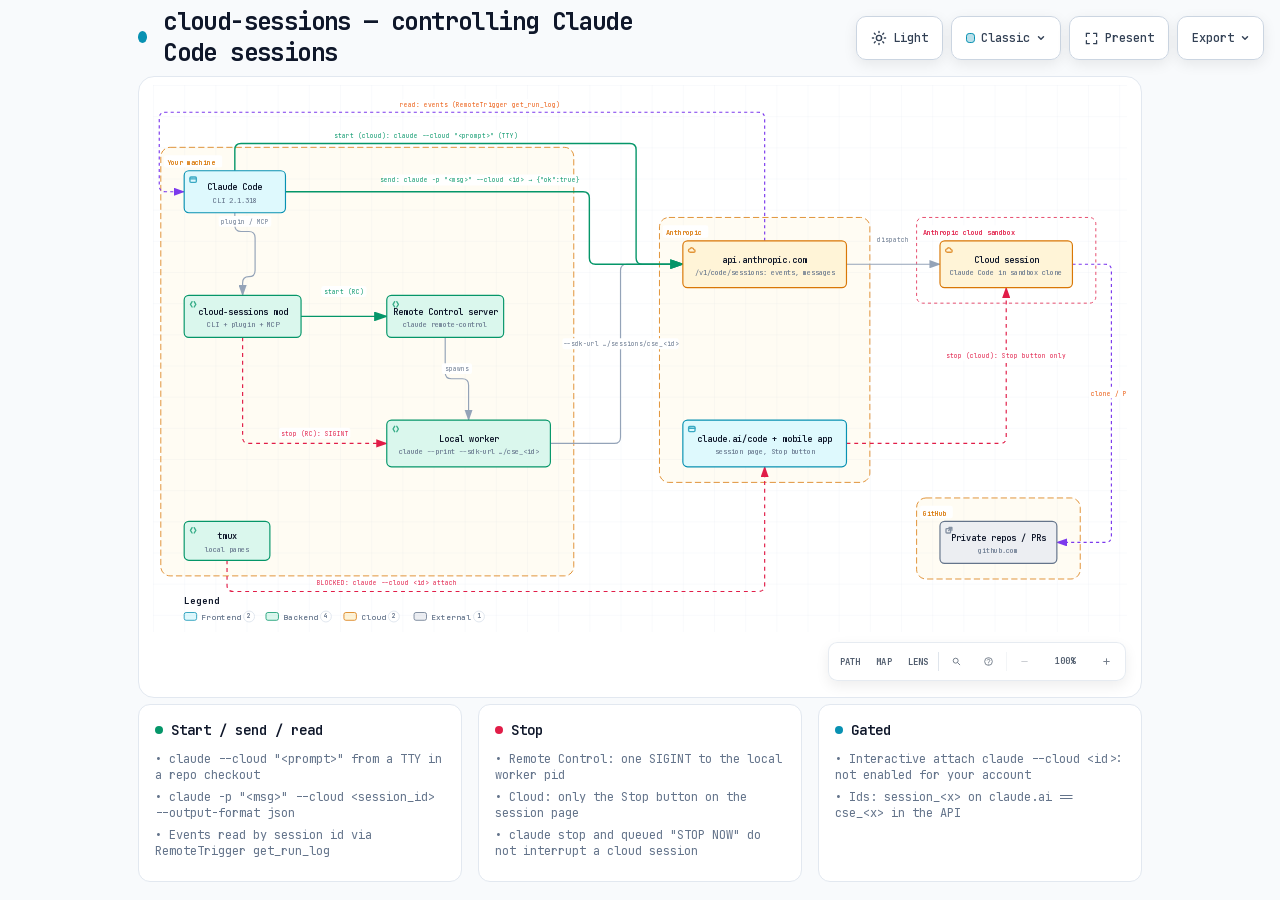
==== architecture/index.html @ 67256c97 "architecture: interactive cloud-sessions control diagram (archify) + PNG Co-Authored-By: Claude Opus" ====
<!DOCTYPE html>
<html lang="en" data-theme="dark" data-preset="classic">
<head>
  <meta charset="UTF-8">
  <meta name="viewport" content="width=device-width, initial-scale=1.0">
  <meta name="generator" content="archify 2.17.0-dev.1">
  <title>cloud-sessions — controlling Claude Code sessions Diagram</title>
  <script>
    // Resolve the theme before first paint so light-preference users don't
    // see a dark flash. The toolbar script below re-applies with UI state.
    (function () {
      try {
        var theme = null;
        try {
          var param = new URLSearchParams(window.location.search).get('theme');
          if (param === 'light' || param === 'dark') theme = param;
          if (new URLSearchParams(window.location.search).get('embed') === '1') {
            document.documentElement.setAttribute('data-embed', 'true');
          }
          if (new URLSearchParams(window.location.search).get('present') === '1') {
            document.documentElement.setAttribute('data-present', 'true');
          }
        } catch (_) {}
        if (!theme) {
          try { theme = localStorage.getItem('archify-theme'); } catch (_) {}
        }
        if (theme !== 'light' && theme !== 'dark') {
          theme = window.matchMedia('(prefers-color-scheme: light)').matches ? 'light' : 'dark';
        }
        document.documentElement.setAttribute('data-theme', theme);
      } catch (_) {}
    })();
  </script>
  <style id="archify-fonts">
/*
JetBrains Mono variable WOFF2 subsets from Google Fonts service revision v24.
These fixed bytes are shared by the viewer and its SVG/raster exports.
No local() source: an installed copy must not override the bundled font.
Uncovered characters (including CJK) still use the system fallback stack.
Upstream: https://github.com/JetBrains/JetBrainsMono

cyrillic-ext    1664 bytes  sha256 9343de2ca5d9549f792e7962375af8efb0f320c7643bfd36c884b5a30e5c396f
cyrillic        8892 bytes  sha256 4995a9a43ac659ec32fcd8b463755cd6a07b31a6e6b3894a6a153b661cf490e2
greek           6800 bytes  sha256 49c3da6c9a2b279b0f1f860f5cfb1f5dc38d88a5c7be9c9b1837bbc4e3db6111
vietnamese      5872 bytes  sha256 d44eb1936043a56038eb02dd70b243f379bef65783f94ec12f277550720411f1
latin-ext      11596 bytes  sha256 9c38cb2d0d2d93c1ee6e21fa78db76f13ea7e15e15cc64214c7ca89b6aaa35c4
latin          31340 bytes  sha256 2c32b9b3ee358c119e210f6f5195f9bd34894d78a785ff2e95d60e718e400af4

Copyright 2020 The JetBrains Mono Project Authors (https://github.com/JetBrains/JetBrainsMono)

This Font Software is licensed under the SIL Open Font License, Version 1.1.
This license is copied below, and is also available with a FAQ at:
https://openfontlicense.org


-----------------------------------------------------------
SIL OPEN FONT LICENSE Version 1.1 - 26 February 2007
-----------------------------------------------------------

PREAMBLE
The goals of the Open Font License (OFL) are to stimulate worldwide
development of collaborative font projects, to support the font creation
efforts of academic and linguistic communities, and to provide a free and
open framework in which fonts may be shared and improved in partnership
with others.

The OFL allows the licensed fonts to be used, studied, modified and
redistributed freely as long as they are not sold by themselves. The
fonts, including any derivative works, can be bundled, embedded,
redistributed and/or sold with any software provided that any reserved
names are not used by derivative works. The fonts and derivatives,
however, cannot be released under any other type of license. The
requirement for fonts to remain under this license does not apply
to any document created using the fonts or their derivatives.

DEFINITIONS
"Font Software" refers to the set of files released by the Copyright
Holder(s) under this license and clearly marked as such. This may
include source files, build scripts and documentation.

"Reserved Font Name" refers to any names specified as such after the
copyright statement(s).

"Original Version" refers to the collection of Font Software components as
distributed by the Copyright Holder(s).

"Modified Version" refers to any derivative made by adding to, deleting,
or substituting -- in part or in whole -- any of the components of the
Original Version, by changing formats or by porting the Font Software to a
new environment.

"Author" refers to any designer, engineer, programmer, technical
writer or other person who contributed to the Font Software.

PERMISSION & CONDITIONS
Permission is hereby granted, free of charge, to any person obtaining
a copy of the Font Software, to use, study, copy, merge, embed, modify,
redistribute, and sell modified and unmodified copies of the Font
Software, subject to the following conditions:

1) Neither the Font Software nor any of its individual components,
in Original or Modified Versions, may be sold by itself.

2) Original or Modified Versions of the Font Software may be bundled,
redistributed and/or sold with any software, provided that each copy
contains the above copyright notice and this license. These can be
included either as stand-alone text files, human-readable headers or
in the appropriate machine-readable metadata fields within text or
binary files as long as those fields can be easily viewed by the user.

3) No Modified Version of the Font Software may use the Reserved Font
Name(s) unless explicit written permission is granted by the corresponding
Copyright Holder. This restriction only applies to the primary font name as
presented to the users.

4) The name(s) of the Copyright Holder(s) or the Author(s) of the Font
Software shall not be used to promote, endorse or advertise any
Modified Version, except to acknowledge the contribution(s) of the
Copyright Holder(s) and the Author(s) or with their explicit written
permission.

5) The Font Software, modified or unmodified, in part or in whole,
must be distributed entirely under this license, and must not be
distributed under any other license. The requirement for fonts to
remain under this license does not apply to any document created
using the Font Software.

TERMINATION
This license becomes null and void if any of the above conditions are
not met.

DISCLAIMER
THE FONT SOFTWARE IS PROVIDED "AS IS", WITHOUT WARRANTY OF ANY KIND,
EXPRESS OR IMPLIED, INCLUDING BUT NOT LIMITED TO ANY WARRANTIES OF
MERCHANTABILITY, FITNESS FOR A PARTICULAR PURPOSE AND NONINFRINGEMENT
OF COPYRIGHT, PATENT, TRADEMARK, OR OTHER RIGHT. IN NO EVENT SHALL THE
COPYRIGHT HOLDER BE LIABLE FOR ANY CLAIM, DAMAGES OR OTHER LIABILITY,
INCLUDING ANY GENERAL, SPECIAL, INDIRECT, INCIDENTAL, OR CONSEQUENTIAL
DAMAGES, WHETHER IN AN ACTION OF CONTRACT, TORT OR OTHERWISE, ARISING
FROM, OUT OF THE USE OR INABILITY TO USE THE FONT SOFTWARE OR FROM
OTHER DEALINGS IN THE FONT SOFTWARE.
*/
    /* cyrillic-ext */
    @font-face { font-family: 'JetBrains Mono'; font-style: normal; font-weight: 400 800; font-display: swap;
      src: url([data-uri]) format('woff2');
      unicode-range: U+0460-052F, U+1C80-1C8A, U+20B4, U+2DE0-2DFF, U+A640-A69F, U+FE2E-FE2F; }
    /* cyrillic */
    @font-face { font-family: 'JetBrains Mono'; font-style: normal; font-weight: 400 800; font-display: swap;
      src: url([data-uri]) format('woff2');
      unicode-range: U+0301, U+0400-045F, U+0490-0491, U+04B0-04B1, U+2116; }
    /* greek */
    @font-face { font-family: 'JetBrains Mono'; font-style: normal; font-weight: 400 800; font-display: swap;
      src: url([data-uri]) format('woff2');
      unicode-range: U+0370-0377, U+037A-037F, U+0384-038A, U+038C, U+038E-03A1, U+03A3-03FF; }
    /* vietnamese */
    @font-face { font-family: 'JetBrains Mono'; font-style: normal; font-weight: 400 800; font-display: swap;
      src: url([data-uri]) format('woff2');
      unicode-range: U+0102-0103, U+0110-0111, U+0128-0129, U+0168-0169, U+01A0-01A1, U+01AF-01B0, U+0300-0301, U+0303-0304, U+0308-0309, U+0323, U+0329, U+1EA0-1EF9, U+20AB; }
    /* latin-ext */
    @font-face { font-family: 'JetBrains Mono'; font-style: normal; font-weight: 400 800; font-display: swap;
      src: url([data-uri]) format('woff2');
      unicode-range: U+0100-02BA, U+02BD-02C5, U+02C7-02CC, U+02CE-02D7, U+02DD-02FF, U+0304, U+0308, U+0329, U+1D00-1DBF, U+1E00-1E9F, U+1EF2-1EFF, U+2020, U+20A0-20AB, U+20AD-20C0, U+2113, U+2C60-2C7F, U+A720-A7FF; }
    /* latin */
    @font-face { font-family: 'JetBrains Mono'; font-style: normal; font-weight: 400 800; font-display: swap;
      src: url([data-uri]) format('woff2');
      unicode-range: U+0000-00FF, U+0131, U+0152-0153, U+02BB-02BC, U+02C6, U+02DA, U+02DC, U+0304, U+0308, U+0329, U+2000-206F, U+20AC, U+2122, U+2191, U+2193, U+2212, U+2215, U+FEFF, U+FFFD; }
  </style>
  <style>
    /* ==========================================================
       THEME VARIABLES — switch by toggling [data-theme] on <html>
       ========================================================== */
    :root,
    [data-theme="dark"] {
      --bg: #020617;
      --grid: #1e293b;
      --text: #ffffff;
      --text-muted: #94a3b8;
      --text-dim: #475569;
      /* UI chrome and menu hints need more contrast than SVG .t-dim accents */
      --text-faint: #7d8da1;

      --panel: rgba(15, 23, 42, 0.5);
      --panel-border: #1e293b;
      --lane-fill: rgba(15, 23, 42, 0.22);
      --lane-stroke: #334155;

      --arrow: #64748b;
      --arrow-emphasis: #34d399;

      /* Opaque mask color used behind semi-transparent component fills
         so the arrows drawn underneath are properly hidden. */
      --mask: #0f172a;

      --frontend-fill:    rgba(8, 51, 68, 0.4);
      --frontend-stroke:  #22d3ee;
      --backend-fill:     rgba(6, 78, 59, 0.4);
      --backend-stroke:   #34d399;
      --database-fill:    rgba(76, 29, 149, 0.4);
      --database-stroke:  #a78bfa;
      --cloud-fill:       rgba(120, 53, 15, 0.3);
      --cloud-stroke:     #fbbf24;
      --security-fill:    rgba(136, 19, 55, 0.4);
      --security-stroke:  #fb7185;
      --messagebus-fill:  rgba(251, 146, 60, 0.3);
      --messagebus-stroke:#fb923c;
      --external-fill:    rgba(30, 41, 59, 0.5);
      --external-stroke:  #94a3b8;

      --toolbar-bg:       rgba(15, 23, 42, 0.8);
      --toolbar-border:   #334155;
      --toolbar-text:     #e2e8f0;
      --toolbar-hover:    rgba(15, 23, 42, 0.95);
      --toolbar-menu-bg:  #0f172a;
    }

    [data-theme="light"] {
      --bg: #f8fafc;
      --grid: #e2e8f0;
      --text: #0f172a;
      --text-muted: #64748b;
      --text-dim: #94a3b8;
      --text-faint: #64748b;

      --panel: #ffffff;
      --panel-border: #e2e8f0;
      --lane-fill: rgba(248, 250, 252, 0.65);
      --lane-stroke: #cbd5e1;

      --arrow: #94a3b8;
      --arrow-emphasis: #059669;

      --mask: #ffffff;

      --frontend-fill:    rgba(34, 211, 238, 0.15);
      --frontend-stroke:  #0891b2;
      --backend-fill:     rgba(52, 211, 153, 0.18);
      --backend-stroke:   #059669;
      --database-fill:    rgba(167, 139, 250, 0.2);
      --database-stroke:  #7c3aed;
      --cloud-fill:       rgba(251, 191, 36, 0.18);
      --cloud-stroke:     #d97706;
      --security-fill:    rgba(251, 113, 133, 0.15);
      --security-stroke:  #e11d48;
      --messagebus-fill:  rgba(251, 146, 60, 0.15);
      --messagebus-stroke:#ea580c;
      --external-fill:    rgba(148, 163, 184, 0.18);
      --external-stroke:  #64748b;

      --toolbar-bg:       rgba(255, 255, 255, 0.92);
      --toolbar-border:   #cbd5e1;
      --toolbar-text:     #334155;
      --toolbar-hover:    #ffffff;
      --toolbar-menu-bg:  #ffffff;
    }

    /* ==========================================================
       SIGNAL FLOW — an opt-in, motion-forward visual preset.
       The variables also target a standalone exported SVG, whose
       root carries data-preset and data-theme directly.
       ========================================================== */
    [data-preset="signal-flow"][data-theme="dark"] {
      --bg: #030711;
      --grid: #15233a;
      --panel: rgba(6, 14, 28, 0.78);
      --panel-border: #1d3350;
      --lane-fill: rgba(9, 22, 40, 0.5);
      --lane-stroke: #2c4564;
      --text: #f5fbff;
      --text-muted: #9eb0c7;
      --text-dim: #52667f;
      --text-faint: #7890ad;
      --mask: #07101e;
      --frontend-fill: rgba(6, 182, 212, 0.14);
      --frontend-stroke: #67e8f9;
      --backend-fill: rgba(16, 185, 129, 0.14);
      --backend-stroke: #5eead4;
      --database-fill: rgba(139, 92, 246, 0.16);
      --database-stroke: #c4b5fd;
      --cloud-fill: rgba(245, 158, 11, 0.13);
      --cloud-stroke: #fcd34d;
      --security-fill: rgba(244, 63, 94, 0.13);
      --security-stroke: #fda4af;
      --messagebus-fill: rgba(249, 115, 22, 0.13);
      --messagebus-stroke: #fdba74;
      --external-fill: rgba(71, 85, 105, 0.24);
      --external-stroke: #a5b4c7;
      --arrow: #7890ad;
      --arrow-emphasis: #2dd4bf;
      --toolbar-bg: rgba(7, 16, 30, 0.86);
      --toolbar-border: #29415f;
      --toolbar-menu-bg: #07101e;
    }

    [data-preset="signal-flow"][data-theme="light"] {
      --bg: #f4f9fc;
      --grid: #d4e5ee;
      --panel: rgba(255, 255, 255, 0.82);
      --panel-border: #bfd5e2;
      --lane-fill: rgba(232, 243, 248, 0.62);
      --lane-stroke: #a9c5d5;
      --text: #102638;
      --text-muted: #587287;
      --text-dim: #8aa2b4;
      --text-faint: #668397;
      --mask: #ffffff;
      --frontend-fill: rgba(6, 182, 212, 0.09);
      --frontend-stroke: #0789a1;
      --backend-fill: rgba(5, 150, 105, 0.09);
      --backend-stroke: #087f69;
      --database-fill: rgba(124, 58, 237, 0.09);
      --database-stroke: #7254c7;
      --cloud-fill: rgba(217, 119, 6, 0.08);
      --cloud-stroke: #b9670b;
      --security-fill: rgba(225, 29, 72, 0.08);
      --security-stroke: #c53a59;
      --messagebus-fill: rgba(234, 88, 12, 0.08);
      --messagebus-stroke: #c65f27;
      --external-fill: rgba(100, 116, 139, 0.1);
      --external-stroke: #607a8c;
      --arrow: #7b97aa;
      --arrow-emphasis: #0d9488;
    }

    /* ==========================================================
       BLUEPRINT — a review-first drafting preset for deployment,
       infrastructure, and technical design documentation. It keeps
       the same semantic palette and geometry while trading glow for
       precise grid contrast, squared materials, and drafting marks.
       ========================================================== */
    [data-preset="blueprint"][data-theme="dark"] {
      --bg: #06131f;
      --grid: #17425a;
      --panel: rgba(7, 27, 43, 0.9);
      --panel-border: #27627f;
      --lane-fill: rgba(10, 43, 66, 0.36);
      --lane-stroke: #34799a;
      --text: #e3f6ff;
      --text-muted: #91b8ca;
      --text-dim: #557e92;
      --text-faint: #739caf;
      --mask: #0a2031;
      --frontend-fill: rgba(26, 157, 193, 0.14);
      --frontend-stroke: #66d9ef;
      --backend-fill: rgba(31, 155, 124, 0.13);
      --backend-stroke: #69dfbd;
      --database-fill: rgba(120, 105, 196, 0.14);
      --database-stroke: #b4a8ff;
      --cloud-fill: rgba(197, 145, 43, 0.13);
      --cloud-stroke: #ffd166;
      --security-fill: rgba(199, 76, 104, 0.13);
      --security-stroke: #ff8da1;
      --messagebus-fill: rgba(207, 112, 49, 0.13);
      --messagebus-stroke: #ffad66;
      --external-fill: rgba(84, 119, 139, 0.18);
      --external-stroke: #a7cad9;
      --arrow: #78a3b7;
      --arrow-emphasis: #64dfc1;
      --toolbar-bg: rgba(7, 28, 45, 0.92);
      --toolbar-border: #34799a;
      --toolbar-text: #d8f3ff;
      --toolbar-hover: rgba(18, 58, 83, 0.95);
      --toolbar-menu-bg: #0a2031;
    }

    [data-preset="blueprint"][data-theme="light"] {
      --bg: #edf7fa;
      --grid: #b5d5e1;
      --panel: rgba(249, 253, 255, 0.94);
      --panel-border: #78aabd;
      --lane-fill: rgba(210, 232, 240, 0.42);
      --lane-stroke: #83b2c4;
      --text: #123344;
      --text-muted: #4e7486;
      --text-dim: #86a6b4;
      --text-faint: #668c9d;
      --mask: #f9fdff;
      --frontend-fill: rgba(8, 145, 178, 0.08);
      --frontend-stroke: #087f9c;
      --backend-fill: rgba(5, 128, 101, 0.08);
      --backend-stroke: #08755f;
      --database-fill: rgba(100, 75, 180, 0.08);
      --database-stroke: #6757a8;
      --cloud-fill: rgba(181, 120, 15, 0.08);
      --cloud-stroke: #a86609;
      --security-fill: rgba(190, 48, 80, 0.07);
      --security-stroke: #b32f50;
      --messagebus-fill: rgba(196, 81, 22, 0.07);
      --messagebus-stroke: #b65120;
      --external-fill: rgba(79, 112, 128, 0.08);
      --external-stroke: #506f7e;
      --arrow: #6d93a5;
      --arrow-emphasis: #087f69;
      --toolbar-bg: rgba(247, 252, 254, 0.94);
      --toolbar-border: #8ab5c5;
      --toolbar-text: #294f61;
      --toolbar-hover: #ffffff;
      --toolbar-menu-bg: #f9fdff;
    }

    /* ==========================================================
       EDITORIAL — a warm, publication-minded preset for design
       reviews, launch notes, and documentation. The diagram keeps
       the same semantic palette and exact geometry, but trades
       software chrome for paper, ink, ruled structure, and one
       restrained vermilion accent.
       ========================================================== */
    [data-preset="editorial"][data-theme="dark"] {
      --bg: #181611;
      --grid: #39342a;
      --panel: rgba(35, 31, 24, 0.96);
      --panel-border: #625a4a;
      --lane-fill: rgba(52, 46, 35, 0.46);
      --lane-stroke: #726957;
      --text: #f4eddf;
      --text-muted: #b9ae9b;
      --text-dim: #776e60;
      --text-faint: #9d917e;
      --mask: #231f18;
      --frontend-fill: rgba(43, 133, 142, 0.16);
      --frontend-stroke: #7fc6c7;
      --backend-fill: rgba(63, 132, 92, 0.16);
      --backend-stroke: #8fc29e;
      --database-fill: rgba(117, 91, 141, 0.17);
      --database-stroke: #c0a4d0;
      --cloud-fill: rgba(170, 119, 49, 0.16);
      --cloud-stroke: #d8ad68;
      --security-fill: rgba(157, 69, 65, 0.17);
      --security-stroke: #df9085;
      --messagebus-fill: rgba(174, 79, 42, 0.16);
      --messagebus-stroke: #df946f;
      --external-fill: rgba(126, 115, 96, 0.18);
      --external-stroke: #b8ad99;
      --arrow: #948978;
      --arrow-emphasis: #dd6b3d;
      --toolbar-bg: rgba(35, 31, 24, 0.92);
      --toolbar-border: #625a4a;
      --toolbar-text: #eee5d5;
      --toolbar-hover: #302a20;
      --toolbar-menu-bg: #231f18;
    }

    [data-preset="editorial"][data-theme="light"] {
      --bg: #f2eee5;
      --grid: #d8d0c2;
      --panel: rgba(251, 248, 241, 0.97);
      --panel-border: #c4b9a6;
      --lane-fill: rgba(229, 221, 207, 0.42);
      --lane-stroke: #b8aa94;
      --text: #242018;
      --text-muted: #6f6658;
      --text-dim: #a09788;
      --text-faint: #817767;
      --mask: #fbf8f1;
      --frontend-fill: rgba(31, 117, 126, 0.09);
      --frontend-stroke: #287e84;
      --backend-fill: rgba(42, 119, 75, 0.09);
      --backend-stroke: #397b53;
      --database-fill: rgba(105, 75, 130, 0.09);
      --database-stroke: #765d86;
      --cloud-fill: rgba(157, 103, 31, 0.1);
      --cloud-stroke: #9a671f;
      --security-fill: rgba(153, 58, 52, 0.09);
      --security-stroke: #9e463f;
      --messagebus-fill: rgba(182, 70, 27, 0.09);
      --messagebus-stroke: #ad4b25;
      --external-fill: rgba(101, 91, 75, 0.09);
      --external-stroke: #746b5e;
      --arrow: #8a806f;
      --arrow-emphasis: #bb4c23;
      --toolbar-bg: rgba(251, 248, 241, 0.94);
      --toolbar-border: #c4b9a6;
      --toolbar-text: #40392f;
      --toolbar-hover: #fffdf8;
      --toolbar-menu-bg: #fbf8f1;
    }

    * { margin: 0; padding: 0; box-sizing: border-box; }

    body {
      font-family: 'JetBrains Mono', ui-monospace, SFMono-Regular, Menlo, Consolas, 'DejaVu Sans Mono', 'Liberation Mono', 'Noto Sans Mono CJK SC', 'PingFang SC', 'Hiragino Sans GB', 'Microsoft YaHei', monospace;
      background: var(--bg);
      min-height: 100vh;
      padding: 2rem;
      color: var(--text);
      transition: background 0.2s ease, color 0.2s ease;
    }

    html[data-preset="signal-flow"] body {
      background-image:
        radial-gradient(circle at 18% -8%, rgba(34, 211, 238, 0.14), transparent 34rem),
        radial-gradient(circle at 92% 18%, rgba(139, 92, 246, 0.12), transparent 30rem);
      background-attachment: fixed;
    }
    html[data-preset="signal-flow"][data-theme="light"] body {
      background-image:
        radial-gradient(circle at 18% -8%, rgba(6, 182, 212, 0.12), transparent 34rem),
        radial-gradient(circle at 92% 18%, rgba(139, 92, 246, 0.08), transparent 30rem);
    }
    html[data-preset="blueprint"] body {
      background-image:
        linear-gradient(var(--grid) 1px, transparent 1px),
        linear-gradient(90deg, var(--grid) 1px, transparent 1px);
      background-size: 32px 32px;
      background-position: -1px -1px;
      background-attachment: fixed;
    }
    html[data-preset="editorial"] body {
      background-image:
        linear-gradient(90deg, transparent 0, transparent 5.4rem, color-mix(in srgb, var(--security-stroke) 18%, transparent) 5.4rem, color-mix(in srgb, var(--security-stroke) 18%, transparent) calc(5.4rem + 1px), transparent calc(5.4rem + 1px)),
        repeating-linear-gradient(0deg, transparent 0, transparent 31px, color-mix(in srgb, var(--grid) 36%, transparent) 31px, color-mix(in srgb, var(--grid) 36%, transparent) 32px);
      background-attachment: fixed;
    }

    /* Gallery/embed mode keeps the generated artifact as the source of truth
       while presenting only its diagram surface inside a proof card. */
    html[data-embed="true"] body {
      min-height: 0;
      padding: 0;
      overflow: hidden;
      background: var(--bg);
      background-image: none;
    }
    html[data-embed="true"] .toolbar,
    html[data-embed="true"] .header,
    html[data-embed="true"] .cards,
    html[data-embed="true"] .diagram-nav,
    html[data-embed="true"] .overview-map,
    html[data-embed="true"] .focus-chip,
    html[data-embed="true"] .route-probe,
    html[data-embed="true"] .semantic-lens,
    html[data-embed="true"] .diagram-guide,
    html[data-embed="true"] .node-finder,
    html[data-embed="true"] .guided-views { display: none !important; }
    html[data-embed="true"] .container { max-width: none; }
    html[data-embed="true"] .diagram-container {
      padding: 0.5rem;
      border: 0;
      border-radius: 0;
      box-shadow: none;
    }
    html[data-embed="true"] .diagram-container svg { min-width: 0; }

    /* Share Chapter Cue lives in the HTML viewer layer, not inside the SVG.
       It gives one-shot embeds a title, authored note, truthful stop order,
       and lifecycle state while canonical diagram geometry stays untouched. */
    .share-chapter-cue { display: none; }
    html[data-embed="true"][data-share-playback="true"] .share-chapter-cue:not([hidden]),
    html[data-embed="true"][data-share-moment="true"] .share-chapter-cue:not([hidden]) {
      position: absolute;
      z-index: 18;
      top: 0.85rem;
      left: 50%;
      display: grid;
      grid-template-columns: auto minmax(9rem, 13.5rem) minmax(0, 1fr);
      align-items: center;
      gap: 0.45rem 0.85rem;
      width: min(52rem, calc(100% - 1.5rem));
      min-height: 3.35rem;
      padding: 0.55rem 0.75rem 0.65rem;
      overflow: hidden;
      border: 1px solid color-mix(in srgb, var(--frontend-stroke) 42%, var(--toolbar-border));
      border-radius: 0.75rem;
      background:
        linear-gradient(115deg, color-mix(in srgb, var(--frontend-fill) 52%, transparent), transparent 45%),
        color-mix(in srgb, var(--toolbar-menu-bg) 92%, transparent);
      color: var(--toolbar-text);
      box-shadow: 0 14px 42px rgba(0, 0, 0, 0.3), inset 0 1px 0 rgba(255, 255, 255, 0.045);
      backdrop-filter: blur(16px);
      pointer-events: none;
      animation: archify-share-cue-enter 280ms cubic-bezier(0.22, 1, 0.36, 1) both;
    }
    html[data-preset="blueprint"] .share-chapter-cue {
      border-radius: 0.2rem;
      background:
        linear-gradient(90deg, color-mix(in srgb, var(--frontend-fill) 46%, transparent), transparent 36%),
        var(--toolbar-menu-bg);
      box-shadow: 0 10px 28px rgba(0, 0, 0, 0.2);
      backdrop-filter: none;
    }
    html[data-preset="editorial"] .share-chapter-cue {
      border-color: var(--panel-border);
      background:
        linear-gradient(90deg, color-mix(in srgb, var(--security-fill) 58%, transparent), transparent 42%),
        var(--toolbar-menu-bg);
      box-shadow: 0 10px 30px color-mix(in srgb, #000 18%, transparent);
      backdrop-filter: none;
    }
    html[data-preset="editorial"] .share-chapter-state { color: var(--arrow-emphasis); }
    html[data-preset="editorial"] .share-chapter-state::before {
      border-radius: 0;
      box-shadow: none;
      transform: rotate(45deg) scale(0.8);
    }
    .share-chapter-index {
      display: grid;
      gap: 0.12rem;
      min-width: 5rem;
      padding-right: 0.75rem;
      border-right: 1px solid var(--toolbar-border);
    }
    .share-chapter-state {
      display: inline-flex;
      align-items: center;
      gap: 0.36rem;
      color: var(--frontend-stroke);
      font-size: 0.5rem;
      font-weight: 800;
      letter-spacing: 0.14em;
      text-transform: uppercase;
    }
    .share-chapter-state::before {
      width: 0.38rem;
      height: 0.38rem;
      border-radius: 50%;
      background: currentColor;
      box-shadow: 0 0 10px currentColor;
      content: '';
    }
    .share-chapter-cue[data-state="playing"] .share-chapter-state::before {
      animation: archify-share-cue-pulse 1.15s ease-in-out infinite;
    }
    .share-chapter-count {
      color: var(--text-faint);
      font-size: 0.5rem;
      font-weight: 700;
      letter-spacing: 0.08em;
      text-transform: uppercase;
    }
    .share-chapter-copy { min-width: 0; }
    .share-chapter-copy strong,
    .share-chapter-copy small,
    .share-chapter-route {
      display: block;
      overflow: hidden;
      text-overflow: ellipsis;
      white-space: nowrap;
    }
    .share-chapter-copy strong {
      color: var(--toolbar-text);
      font-size: 0.6875rem;
      line-height: 1.35;
    }
    .share-chapter-copy small {
      margin-top: 0.08rem;
      color: var(--text-muted);
      font-size: 0.5rem;
      line-height: 1.35;
    }
    .share-chapter-route {
      color: color-mix(in srgb, var(--frontend-stroke) 76%, var(--text-muted));
      font-size: 0.5625rem;
      font-weight: 650;
      letter-spacing: 0.015em;
      text-align: right;
    }
    .share-chapter-progress {
      position: absolute;
      right: 0;
      bottom: 0;
      left: 0;
      height: 2px;
      overflow: hidden;
      background: color-mix(in srgb, var(--toolbar-border) 72%, transparent);
    }
    .share-chapter-progress span {
      display: block;
      width: 100%;
      height: 100%;
      background: linear-gradient(90deg, var(--frontend-stroke), var(--database-stroke));
      box-shadow: 0 0 12px var(--frontend-stroke);
      transform: scaleX(0);
      transform-origin: left center;
    }

    /* Presentation Stage is a viewer-only layer: it gives the live diagram
       the viewport while keeping guided views, theme, focus, and exports real.
       Embed mode wins when both query parameters are present. */
    html[data-present="true"]:not([data-embed="true"]) body {
      height: 100dvh;
      min-height: 0;
      padding: 1rem;
      overflow: hidden;
    }
    html[data-present="true"]:not([data-embed="true"]) .container {
      display: flex;
      flex-direction: column;
      gap: 0.75rem;
      width: 100%;
      max-width: none;
      height: calc(100dvh - 2rem);
    }
    html[data-present="true"]:not([data-embed="true"]) .header {
      flex: none;
      min-width: 0;
      margin: 0;
      padding-right: 23rem;
    }
    html[data-present="true"]:not([data-embed="true"]) .header-row { margin-bottom: 0.25rem; }
    html[data-present="true"]:not([data-embed="true"]) .subtitle {
      overflow: hidden;
      text-overflow: ellipsis;
      white-space: nowrap;
    }
    html[data-present="true"]:not([data-embed="true"]) .guided-views {
      flex: none;
      margin-bottom: 0;
    }
    html[data-present="true"]:not([data-embed="true"]) .diagram-container {
      display: flex;
      flex: 1 1 auto;
      align-items: center;
      justify-content: center;
      min-height: 0;
      padding: 0.75rem;
      padding-bottom: calc(0.75rem + var(--archify-nav-reserve));
    }
    html[data-present="true"]:not([data-embed="true"]) .diagram-container > svg {
      flex: 1 1 auto;
      height: 100%;
      min-height: 0;
      width: 100%;
      min-width: 0;
    }
    html[data-present="true"]:not([data-embed="true"]) .cards { display: none; }
    html[data-present="true"]:not([data-embed="true"]) #btn-present {
      border-color: var(--frontend-stroke);
      color: var(--frontend-stroke);
    }

    /* The reader owns only the outer scale. Wide diagrams keep one authored
       SVG/viewBox while the runtime chooses a desktop width from the actual
       vertical budget. This avoids device-specific files and breakpoint
       jumps between a laptop and a tall monitor. */
    .container {
      width: 100%;
      max-width: var(--archify-reader-width, 1440px);
      margin: 0 auto;
    }
    @media (min-width: 768px) and (max-height: 920px) {
      .header { margin-bottom: 1rem; }
      .diagram-container { padding: 1rem; }
      .cards { margin-top: 1rem; }
      .card { padding: 1rem; }
    }

    .header { margin-bottom: 1.5rem; padding-right: 29.5rem; }

    html[data-preset="signal-flow"] .header,
    html[data-preset="blueprint"] .header,
    html[data-preset="editorial"] .header { padding-right: 29.5rem; }

    .header-row {
      display: flex;
      align-items: center;
      gap: 1rem;
      margin-bottom: 0.5rem;
    }

    .pulse-dot {
      width: 12px;
      height: 12px;
      background: var(--frontend-stroke);
      border-radius: 50%;
      animation: none;
    }

    html[data-motion-capable="true"] .pulse-dot { animation: pulse 2s infinite; }

    @keyframes pulse {
      0%, 100% { opacity: 1; }
      50% { opacity: 0.5; }
    }

    h1 {
      font-size: 1.5rem;
      font-weight: 700;
      letter-spacing: -0.025em;
    }

    .subtitle {
      color: var(--text-muted);
      font-size: 0.875rem;
      margin-left: 1.75rem;
    }

    html[data-preset="signal-flow"] .header-row::after {
      content: attr(data-preset-badge-signal-flow);
      margin-left: auto;
      color: var(--frontend-stroke);
      border: 1px solid var(--frontend-stroke);
      border-radius: 999px;
      padding: 0.28rem 0.6rem;
      font-size: 0.625rem;
      letter-spacing: 0.12em;
      opacity: 0.82;
      box-shadow: 0 0 20px rgba(34, 211, 238, 0.12);
      white-space: nowrap;
    }

    html[data-preset="blueprint"] .pulse-dot {
      width: 10px;
      height: 10px;
      border: 1px solid var(--frontend-stroke);
      border-radius: 1px;
      background: transparent;
      box-shadow: inset 0 0 0 2px var(--bg);
      transform: rotate(45deg);
      animation: none;
    }
    html[data-preset="blueprint"] .header-row::after {
      content: attr(data-preset-badge-blueprint);
      margin-left: auto;
      padding: 0.28rem 0.55rem;
      border-top: 1px solid var(--frontend-stroke);
      border-bottom: 1px solid var(--frontend-stroke);
      color: var(--frontend-stroke);
      font-size: 0.5625rem;
      font-weight: 700;
      letter-spacing: 0.14em;
      white-space: nowrap;
    }

    html[data-preset="editorial"] h1,
    html[data-preset="editorial"] .card h3 {
      font-family: Georgia, 'Times New Roman', 'Songti SC', STSong, serif;
      letter-spacing: -0.02em;
    }
    html[data-preset="editorial"] h1 { font-size: 1.72rem; font-weight: 600; }
    html[data-preset="editorial"] .pulse-dot {
      width: 9px;
      height: 9px;
      border: 1px solid var(--arrow-emphasis);
      border-radius: 0;
      background: var(--arrow-emphasis);
      box-shadow: 0 0 0 3px color-mix(in srgb, var(--arrow-emphasis) 14%, transparent);
      transform: rotate(45deg);
      animation: none;
    }
    html[data-preset="editorial"] .header-row::after {
      content: attr(data-preset-badge-editorial);
      margin-left: auto;
      padding: 0.32rem 0 0.24rem;
      border-bottom: 2px solid var(--arrow-emphasis);
      color: var(--arrow-emphasis);
      font-family: Georgia, 'Times New Roman', serif;
      font-size: 0.625rem;
      font-style: italic;
      font-weight: 600;
      letter-spacing: 0.08em;
      white-space: nowrap;
    }

    .diagram-container {
      --archify-nav-reserve: 0px;
      background: var(--panel);
      border-radius: 1rem;
      border: 1px solid var(--panel-border);
      padding: 1.5rem;
      padding-bottom: calc(1.5rem + var(--archify-nav-reserve));
      overflow: hidden;
      position: relative;
    }

    html[data-preset="signal-flow"] .diagram-container {
      position: relative;
      overflow: hidden;
      background: linear-gradient(180deg, rgba(8, 20, 38, 0.82), rgba(3, 8, 18, 0.94));
      box-shadow: inset 0 1px 0 rgba(255, 255, 255, 0.04), 0 28px 80px rgba(0, 0, 0, 0.34);
    }
    html[data-preset="signal-flow"][data-theme="light"] .diagram-container {
      background: linear-gradient(180deg, rgba(255, 255, 255, 0.9), rgba(237, 246, 250, 0.94));
      box-shadow: inset 0 1px 0 rgba(255, 255, 255, 0.72), 0 24px 60px rgba(45, 78, 99, 0.12);
    }
    html[data-preset="blueprint"] .diagram-container {
      border-color: var(--panel-border);
      border-radius: 0.35rem;
      background: var(--panel);
      box-shadow:
        inset 0 0 0 1px color-mix(in srgb, var(--panel-border) 34%, transparent),
        0 18px 48px rgba(0, 0, 0, 0.16);
    }
    html[data-preset="blueprint"] .diagram-container::after {
      content: "";
      position: absolute;
      z-index: 10;
      inset: 0.7rem;
      pointer-events: none;
      background:
        linear-gradient(var(--frontend-stroke), var(--frontend-stroke)) left top / 1.35rem 1px no-repeat,
        linear-gradient(var(--frontend-stroke), var(--frontend-stroke)) left top / 1px 1.35rem no-repeat,
        linear-gradient(var(--frontend-stroke), var(--frontend-stroke)) right top / 1.35rem 1px no-repeat,
        linear-gradient(var(--frontend-stroke), var(--frontend-stroke)) right top / 1px 1.35rem no-repeat,
        linear-gradient(var(--frontend-stroke), var(--frontend-stroke)) left bottom / 1.35rem 1px no-repeat,
        linear-gradient(var(--frontend-stroke), var(--frontend-stroke)) left bottom / 1px 1.35rem no-repeat,
        linear-gradient(var(--frontend-stroke), var(--frontend-stroke)) right bottom / 1.35rem 1px no-repeat,
        linear-gradient(var(--frontend-stroke), var(--frontend-stroke)) right bottom / 1px 1.35rem no-repeat;
      opacity: 0.58;
    }
    html[data-preset="editorial"] .diagram-container {
      overflow: hidden;
      border-color: var(--panel-border);
      border-radius: 0.38rem;
      background:
        linear-gradient(90deg, color-mix(in srgb, var(--security-fill) 58%, transparent), transparent 12%),
        var(--panel);
      box-shadow:
        0 1px 0 color-mix(in srgb, var(--text) 6%, transparent),
        0 18px 48px color-mix(in srgb, #000 19%, transparent);
    }
    html[data-preset="editorial"] .diagram-container::after {
      position: absolute;
      z-index: 10;
      top: 0.72rem;
      right: 1.25rem;
      padding: 0.2rem 0.52rem;
      border: 1px solid var(--panel-border);
      background: var(--panel);
      color: var(--arrow-emphasis);
      content: attr(data-preset-badge-editorial-plate);
      font-family: Georgia, 'Times New Roman', serif;
      font-size: 0.52rem;
      font-style: italic;
      font-weight: 600;
      letter-spacing: 0.09em;
      pointer-events: none;
    }
    html[data-embed="true"][data-preset="editorial"] .diagram-container::after { display: none; }
    html[data-motion-capable="true"][data-preset="signal-flow"][data-ambient-motion="running"] .diagram-container::before {
      content: "";
      position: absolute;
      inset: 0;
      pointer-events: none;
      background: linear-gradient(115deg, transparent 28%, rgba(103, 232, 249, 0.035) 48%, transparent 68%);
      transform: translateX(-70%);
      animation: archify-signal-scan 4.8s ease-in-out 1 both;
    }

    /* Motion Governor gives the reader a real static state and gives the
       strongest semantic action the only motion budget. Atmosphere resets to
       its authored base instead of freezing mid-cycle. Static artifacts never
       start a decorative pulse or scan. */
    html:not([data-motion-capable="true"]) svg[data-animation="trace"] [data-animate] {
      animation: none !important;
    }
    html[data-motion="still"] .pulse-dot,
    html[data-motion="still"] .diagram-container::before,
    html[data-motion="still"] svg[data-animation="trace"] [data-animate],
    html[data-motion-owner] .pulse-dot,
    html[data-motion-owner] .diagram-container::before,
    html[data-motion-owner] svg[data-animation="trace"] [data-animate],
    html[data-embed="true"] .pulse-dot,
    html[data-embed="true"] .diagram-container::before,
    html[data-share-playback="true"] .pulse-dot,
    html[data-share-playback="true"] .diagram-container::before,
    html[data-document-hidden="true"] .pulse-dot,
    html[data-document-hidden="true"] .diagram-container::before,
    html[data-document-hidden="true"] svg[data-animation="trace"] [data-animate] {
      animation: none !important;
    }
    html[data-motion="still"] .diagram-container::before,
    html[data-motion-owner] .diagram-container::before,
    html[data-embed="true"] .diagram-container::before,
    html[data-share-playback="true"] .diagram-container::before {
      opacity: 0;
    }
    html[data-motion="still"] .guided-view-progress span,
    html[data-motion="still"] .guided-story-caption,
    html[data-motion="still"] .story-trail-flow,
    html[data-motion="still"] .intent-trace-flow,
    html[data-motion="still"] .route-probe-flow,
    html[data-motion="still"] .route-journey-flow,
    html[data-motion="still"] .semantic-lens-flow,
    html[data-motion="still"] .diagram-guide,
    html[data-motion="still"] [data-story-step],
    html[data-motion="still"] .overview-map-live,
    html[data-motion="still"] .guided-view-stop,
    html[data-motion="still"] .share-chapter-cue,
    html[data-motion="still"] .share-chapter-state::before,
    html[data-motion="still"] .share-chapter-progress span,
    html[data-document-hidden="true"] .guided-view-progress span,
    html[data-document-hidden="true"] .story-trail-flow,
    html[data-document-hidden="true"] .intent-trace-flow,
    html[data-document-hidden="true"] .route-probe-flow,
    html[data-document-hidden="true"] .route-journey-flow,
    html[data-document-hidden="true"] .semantic-lens-flow,
    html[data-document-hidden="true"] .diagram-guide,
    html[data-document-hidden="true"] [data-story-step],
    html[data-document-hidden="true"] .overview-map-live,
    html[data-document-hidden="true"] .guided-view-stop,
    html[data-document-hidden="true"] .share-chapter-cue,
    html[data-document-hidden="true"] .share-chapter-state::before,
    html[data-document-hidden="true"] .share-chapter-progress span {
      animation: none !important;
    }
    html[data-motion="still"] .guided-view-progress span {
      transform: scaleX(1) !important;
    }
    html[data-motion="still"] svg[data-story-playing="true"] .story-trail-flow {
      stroke-dasharray: none;
      stroke-dashoffset: 0;
      opacity: 0.55;
    }
    html[data-motion="still"] .intent-trace-flow,
    html[data-motion="still"] .route-probe-flow {
      stroke-dasharray: none;
      stroke-dashoffset: 0;
      opacity: 0.72;
    }
    html[data-motion="still"] .route-journey-overlay,
    html[data-document-hidden="true"] .route-journey-overlay { display: none !important; }
    html[data-motion="still"] .relationship-pulse-overlay,
    html[data-motion="still"] .story-carrier-overlay,
    html[data-document-hidden="true"] .story-carrier-overlay { display: none !important; }
    html[data-motion="still"] .chapter-handoff-overlay { display: none !important; }
    html[data-motion="still"] .chapter-handoff-anchor { animation: none !important; }
    html[data-motion="still"] .guided-view-chapter,
    html[data-motion="still"] svg [data-node-id],
    html[data-motion="still"] svg [data-edge-from],
    html[data-motion="still"] svg [data-detail],
    html[data-motion="still"] svg [data-detail-anchor],
    html[data-motion="still"] svg [data-legend-hit],
    html[data-motion="still"] svg {
      transition: none !important;
    }

    svg {
      width: 100%;
      min-width: min(900px, 100%);
      display: block;
      transform-origin: 0 0;
      transition: transform 0.18s ease;
    }

    .diagram-container.is-camera-moving svg {
      transition: transform 0.42s cubic-bezier(0.22, 1, 0.36, 1);
    }
    .diagram-container.is-camera-transaction svg { transition: none; }
    .diagram-container.is-pannable { cursor: grab; }
    .diagram-container.is-panning { cursor: grabbing; user-select: none; }
    .diagram-container.is-panning svg { transition: none; }

    .diagram-nav {
      position: absolute;
      right: 1rem;
      bottom: 1rem;
      z-index: 12;
      display: inline-flex;
      align-items: center;
      max-width: calc(100% - 2rem);
      padding: 0.15rem;
      gap: 0;
      overflow-x: auto;
      border: 1px solid color-mix(in srgb, var(--toolbar-border) 48%, transparent);
      border-radius: 0.58rem;
      background: color-mix(in srgb, var(--toolbar-bg) 82%, transparent);
      box-shadow: 0 5px 14px rgba(0, 0, 0, 0.07);
      backdrop-filter: blur(10px);
      scrollbar-width: none;
    }
    .diagram-nav::-webkit-scrollbar { display: none; }
    .diagram-nav button,
    .focus-chip button,
    .guided-views button {
      border: 0;
      background: transparent;
      color: var(--toolbar-text);
      font: inherit;
      cursor: pointer;
    }
    .diagram-nav button {
      min-width: 2rem;
      height: 2rem;
      padding: 0 0.35rem;
      border-radius: 0.35rem;
      color: color-mix(in srgb, var(--toolbar-text) 68%, transparent);
      font-size: 0.56rem;
      font-weight: 600;
      letter-spacing: 0.02em;
      transition: background 0.15s, color 0.15s;
    }
    .diagram-nav button:hover,
    .diagram-nav button:focus-visible,
    .focus-chip button:hover,
    .focus-chip button:focus-visible,
    .guided-views button:hover,
    .guided-views button:focus-visible { background: var(--toolbar-hover); }
    .diagram-nav button:focus-visible,
    .focus-chip button:focus-visible,
    .guided-views button:focus-visible {
      outline: 2px solid var(--frontend-stroke);
      outline-offset: 1px;
    }
    .diagram-nav button:disabled { opacity: 0.38; cursor: default; }
    .diagram-nav button:disabled:hover { background: transparent; }
    .diagram-nav #btn-route-probe,
    .diagram-nav #btn-overview-map,
    .diagram-nav #btn-semantic-lens {
      min-width: auto;
      padding-inline: 0.5rem;
      color: color-mix(in srgb, var(--toolbar-text) 86%, transparent);
      font-weight: 650;
    }
    .diagram-nav #btn-node-finder,
    .diagram-nav [data-view="out"] {
      position: relative;
      margin-left: 0.25rem;
    }
    .diagram-nav #btn-node-finder::before,
    .diagram-nav [data-view="out"]::before {
      position: absolute;
      top: 0.4rem;
      bottom: 0.4rem;
      left: -0.13rem;
      width: 1px;
      background: color-mix(in srgb, var(--toolbar-border) 62%, transparent);
      content: "";
      pointer-events: none;
    }
    .diagram-nav-icon {
      display: block;
      width: 0.72rem;
      height: 0.72rem;
      margin: auto;
      background: currentColor;
      -webkit-mask-position: center;
      -webkit-mask-repeat: no-repeat;
      -webkit-mask-size: contain;
      mask-position: center;
      mask-repeat: no-repeat;
      mask-size: contain;
    }
    .diagram-nav-icon.find {
      -webkit-mask-image: url("data:image/svg+xml,%3Csvg xmlns='http://www.w3.org/2000/svg' viewBox='0 0 20 20'%3E%3Ccircle cx='8.5' cy='8.5' r='4.5' fill='none' stroke='black' stroke-width='1.8'/%3E%3Cpath d='m12 12 4 4' fill='none' stroke='black' stroke-width='1.8' stroke-linecap='round'/%3E%3C/svg%3E");
      mask-image: url("data:image/svg+xml,%3Csvg xmlns='http://www.w3.org/2000/svg' viewBox='0 0 20 20'%3E%3Ccircle cx='8.5' cy='8.5' r='4.5' fill='none' stroke='black' stroke-width='1.8'/%3E%3Cpath d='m12 12 4 4' fill='none' stroke='black' stroke-width='1.8' stroke-linecap='round'/%3E%3C/svg%3E");
    }
    .diagram-nav-icon.guide {
      -webkit-mask-image: url("data:image/svg+xml,%3Csvg xmlns='http://www.w3.org/2000/svg' viewBox='0 0 20 20'%3E%3Ccircle cx='10' cy='10' r='7' fill='none' stroke='black' stroke-width='1.7'/%3E%3Cpath d='M7.8 7.3a2.4 2.4 0 014.6.9c0 1.8-2.4 2-2.4 3.7M10 14.9h.01' fill='none' stroke='black' stroke-width='1.7' stroke-linecap='round'/%3E%3C/svg%3E");
      mask-image: url("data:image/svg+xml,%3Csvg xmlns='http://www.w3.org/2000/svg' viewBox='0 0 20 20'%3E%3Ccircle cx='10' cy='10' r='7' fill='none' stroke='black' stroke-width='1.7'/%3E%3Cpath d='M7.8 7.3a2.4 2.4 0 014.6.9c0 1.8-2.4 2-2.4 3.7M10 14.9h.01' fill='none' stroke='black' stroke-width='1.7' stroke-linecap='round'/%3E%3C/svg%3E");
    }
    .diagram-nav-icon.minus {
      -webkit-mask-image: url("data:image/svg+xml,%3Csvg xmlns='http://www.w3.org/2000/svg' viewBox='0 0 20 20'%3E%3Cpath d='M5 10h10' fill='none' stroke='black' stroke-width='1.8' stroke-linecap='round'/%3E%3C/svg%3E");
      mask-image: url("data:image/svg+xml,%3Csvg xmlns='http://www.w3.org/2000/svg' viewBox='0 0 20 20'%3E%3Cpath d='M5 10h10' fill='none' stroke='black' stroke-width='1.8' stroke-linecap='round'/%3E%3C/svg%3E");
    }
    .diagram-nav-icon.plus {
      -webkit-mask-image: url("data:image/svg+xml,%3Csvg xmlns='http://www.w3.org/2000/svg' viewBox='0 0 20 20'%3E%3Cpath d='M10 5v10M5 10h10' fill='none' stroke='black' stroke-width='1.8' stroke-linecap='round'/%3E%3C/svg%3E");
      mask-image: url("data:image/svg+xml,%3Csvg xmlns='http://www.w3.org/2000/svg' viewBox='0 0 20 20'%3E%3Cpath d='M10 5v10M5 10h10' fill='none' stroke='black' stroke-width='1.8' stroke-linecap='round'/%3E%3C/svg%3E");
    }
    .diagram-nav [data-view="reset"] {
      display: inline-flex;
      align-items: center;
      justify-content: center;
      gap: 0.2rem;
      min-width: 3.1rem;
      padding-inline: 0.35rem;
    }
    .diagram-nav [data-view="reset"][data-detail-visible] {
      min-width: 3.8rem;
    }
    .diagram-nav-detail {
      color: color-mix(in srgb, var(--toolbar-text) 52%, transparent);
      font-size: 0.44rem;
      font-weight: 700;
      line-height: 1;
      letter-spacing: 0.07em;
    }
    .diagram-nav-percent {
      color: color-mix(in srgb, var(--toolbar-text) 84%, transparent);
      font-size: 0.55rem;
      font-weight: 650;
      line-height: 1;
    }
    .diagram-container[data-camera-indicator="true"] .diagram-nav-detail,
    .diagram-container[data-camera-indicator="true"] .diagram-nav-percent { color: var(--frontend-stroke); }
    .diagram-nav #btn-diagram-guide[aria-expanded="true"] {
      color: var(--cloud-stroke);
      background: var(--toolbar-hover);
    }

    /* Semantic Radar is a deliberately simplified, viewer-only overview. It
       uses authored node bounds and the live camera viewport rather than
       cloning the canonical SVG, so IDs, filters, animation, and export state
       stay singular and deterministic. */
    .overview-map {
      position: absolute;
      right: 1rem;
      bottom: calc(4.15rem + var(--archify-nav-reserve));
      z-index: 12;
      width: 11.25rem;
      overflow: hidden;
      border: 1px solid color-mix(in srgb, var(--frontend-stroke) 52%, var(--toolbar-border));
      border-radius: 0.78rem;
      background: var(--toolbar-menu-bg);
      color: var(--toolbar-text);
      box-shadow: 0 16px 42px rgba(0, 0, 0, 0.3);
      backdrop-filter: blur(16px);
      font-size: 0.625rem;
    }
    .overview-map[hidden] { display: none; }
    .overview-map[data-docked="true"] {
      position: fixed;
      right: var(--archify-radar-right, 1rem);
      top: var(--archify-radar-top, 1rem);
      bottom: auto;
    }
    .overview-map[data-docked="true"][data-dock-side="left"] {
      right: auto;
      left: var(--archify-radar-left, 1rem);
    }
    html[data-preset="blueprint"] .overview-map { border-radius: 0.28rem; }
    .overview-map-head {
      display: grid;
      grid-template-columns: auto minmax(0, 1fr) auto;
      align-items: center;
      gap: 0.45rem;
      min-height: 2.25rem;
      padding: 0.42rem 0.48rem 0.38rem 0.55rem;
      border-bottom: 1px solid var(--toolbar-border);
      background: linear-gradient(110deg, color-mix(in srgb, var(--frontend-fill) 45%, transparent), transparent 68%);
      cursor: grab;
      touch-action: none;
      user-select: none;
    }
    .overview-map[data-panel-dragging="true"] .overview-map-head { cursor: grabbing; }
    .overview-map[data-placement-invalid="true"] {
      border-color: var(--security-stroke);
      box-shadow: 0 0 0 2px color-mix(in srgb, var(--security-stroke) 34%, transparent), 0 16px 42px rgba(0, 0, 0, 0.3);
    }
    .overview-map[data-compact="true"] {
      width: 7.4rem;
    }
    .overview-map[data-compact="true"] .overview-map-head {
      grid-template-columns: minmax(0, 1fr) auto;
      gap: 0.24rem;
      min-height: 1.5rem;
      padding: 0.05rem 0.16rem 0.05rem 0.32rem;
      border-bottom: 0;
    }
    .overview-map[data-compact="true"] .overview-map-live,
    .overview-map[data-compact="true"] .overview-map-copy,
    .overview-map[data-compact="true"] .overview-map-surface,
    .overview-map[data-compact="true"] .overview-map-hint {
      display: none;
    }
    .overview-map[data-compact="true"] .overview-map-expand { display: inline-flex; }
    .overview-map[data-compact="true"] .overview-map-close {
      width: 1.15rem;
      height: 1.15rem;
      font-size: 0.72rem;
    }
    .overview-map-live {
      width: 0.42rem;
      height: 0.42rem;
      border-radius: 50%;
      background: var(--backend-stroke);
      box-shadow: 0 0 0 0 color-mix(in srgb, var(--backend-stroke) 52%, transparent);
      animation: archify-radar-live 2.4s ease-out infinite;
    }
    .overview-map-copy { min-width: 0; line-height: 1.1; }
    .overview-map-copy strong {
      display: block;
      overflow: hidden;
      color: var(--frontend-stroke);
      font-size: 0.59rem;
      letter-spacing: 0.12em;
      text-transform: uppercase;
      white-space: nowrap;
      text-overflow: ellipsis;
    }
    .overview-map-copy small {
      display: block;
      margin-top: 0.18rem;
      overflow: hidden;
      color: var(--text-faint);
      font-size: 0.52rem;
      letter-spacing: 0.04em;
      white-space: nowrap;
      text-overflow: ellipsis;
    }
    .overview-map-expand {
      display: none;
      align-items: center;
      justify-content: center;
      min-width: 0;
      height: 1.2rem;
      padding: 0 0.34rem;
      overflow: hidden;
      border: 0;
      border-radius: 0.3rem;
      background: transparent;
      color: var(--frontend-stroke);
      font: inherit;
      font-size: 0.49rem;
      font-weight: 700;
      letter-spacing: 0.06em;
      text-transform: uppercase;
      white-space: nowrap;
      cursor: pointer;
    }
    .overview-map-close {
      width: 1.55rem;
      height: 1.55rem;
      padding: 0;
      border: 0;
      border-radius: 0.34rem;
      background: transparent;
      color: var(--toolbar-text);
      font: inherit;
      font-size: 0.9rem;
      cursor: pointer;
    }
    .overview-map-expand:hover,
    .overview-map-expand:focus-visible,
    .overview-map-close:hover,
    .overview-map-close:focus-visible { background: var(--toolbar-hover); }
    .overview-map-expand:focus-visible,
    .overview-map-close:focus-visible,
    .overview-map-surface:focus-visible,
    .overview-map-node:focus-visible {
      outline: 2px solid var(--frontend-stroke);
      outline-offset: 1px;
    }
    .overview-map-surface {
      position: relative;
      height: 7rem;
      margin: 0.42rem;
      overflow: hidden;
      border: 1px solid color-mix(in srgb, var(--panel-border) 72%, transparent);
      border-radius: 0.42rem;
      background:
        linear-gradient(color-mix(in srgb, var(--panel-border) 26%, transparent) 1px, transparent 1px),
        linear-gradient(90deg, color-mix(in srgb, var(--panel-border) 26%, transparent) 1px, transparent 1px),
        color-mix(in srgb, var(--bg) 86%, transparent);
      background-size: 12px 12px;
      cursor: crosshair;
      touch-action: none;
    }
    html[data-preset="blueprint"] .overview-map-surface { border-radius: 0.1rem; }
    .overview-map-surface > svg {
      width: 100%;
      height: 100%;
      min-width: 0;
      transform: none !important;
      transition: none !important;
      display: block;
      overflow: visible;
    }
    .overview-map-node {
      fill: var(--backend-stroke);
      fill-opacity: 0.52;
      stroke: var(--backend-stroke);
      stroke-opacity: 0.86;
      vector-effect: non-scaling-stroke;
      cursor: pointer;
      transition: fill-opacity 140ms ease, stroke-width 140ms ease, filter 140ms ease;
    }
    .overview-map-node[data-kind="frontend"],
    .overview-map-node[data-kind="start"] { fill: var(--frontend-stroke); stroke: var(--frontend-stroke); }
    .overview-map-node[data-kind="database"],
    .overview-map-node[data-kind="success"] { fill: var(--database-stroke); stroke: var(--database-stroke); }
    .overview-map-node[data-kind="cloud"],
    .overview-map-node[data-kind="waiting"] { fill: var(--cloud-stroke); stroke: var(--cloud-stroke); }
    .overview-map-node[data-kind="messagebus"] { fill: var(--messagebus-stroke); stroke: var(--messagebus-stroke); }
    .overview-map-node[data-kind="security"],
    .overview-map-node[data-kind="decision"],
    .overview-map-node[data-kind="failure"] { fill: var(--security-stroke); stroke: var(--security-stroke); }
    .overview-map-node[data-kind="external"],
    .overview-map-node[data-kind="neutral"] { fill: var(--external-stroke); stroke: var(--external-stroke); }
    .overview-map-node[data-radar-active="true"],
    .overview-map-node:hover,
    .overview-map-node:focus-visible {
      fill-opacity: 0.92;
      stroke-width: 2.2;
      filter: drop-shadow(0 0 3px currentColor);
    }
    .overview-map-viewport {
      fill: color-mix(in srgb, var(--frontend-fill) 56%, transparent);
      stroke: var(--frontend-stroke);
      stroke-width: 2;
      vector-effect: non-scaling-stroke;
      pointer-events: none;
      filter: drop-shadow(0 0 3px color-mix(in srgb, var(--frontend-stroke) 54%, transparent));
    }
    .overview-map-hint {
      display: flex;
      justify-content: space-between;
      gap: 0.5rem;
      padding: 0 0.52rem 0.46rem;
      color: var(--text-faint);
      font-size: 0.49rem;
      letter-spacing: 0.06em;
      text-transform: uppercase;
    }
    .diagram-nav #btn-overview-map[aria-expanded="true"] {
      color: var(--frontend-stroke);
      background: var(--toolbar-hover);
    }
    .overview-map-feedback {
      position: absolute;
      right: 1rem;
      bottom: 4.15rem;
      z-index: 13;
      max-width: min(16rem, calc(100% - 2rem));
      padding: 0.38rem 0.55rem;
      border: 1px solid color-mix(in srgb, var(--frontend-stroke) 52%, var(--toolbar-border));
      border-radius: 0.5rem;
      background: var(--toolbar-menu-bg);
      color: var(--toolbar-text);
      box-shadow: 0 8px 24px rgba(0, 0, 0, 0.2);
      font-size: 0.52rem;
      line-height: 1.35;
      pointer-events: none;
    }
    .overview-map-feedback[hidden] { display: none; }
    .focus-chip[data-radar-yielded="true"] { display: none !important; }
    .diagram-nav #btn-route-probe[aria-pressed="true"] {
      color: var(--backend-stroke);
      background: var(--toolbar-hover);
    }
    .diagram-nav #btn-semantic-lens[aria-expanded="true"],
    .diagram-nav #btn-semantic-lens[aria-pressed="true"] {
      color: var(--database-stroke);
      background: var(--toolbar-hover);
    }

    /* Semantic Lens turns the compiled node-kind palette into an analytical
       legend. One kind reveals its real traffic; two kinds compare only their
       direct authored relationships. Geometry and the canonical SVG stay put. */
    .semantic-lens {
      position: absolute;
      right: 1rem;
      bottom: calc(4.15rem + var(--archify-nav-reserve));
      z-index: 24;
      width: min(20rem, calc(100% - 2rem));
      overflow: hidden;
      border: 1px solid color-mix(in srgb, var(--database-stroke) 58%, var(--toolbar-border));
      border-radius: 0.82rem;
      background:
        linear-gradient(135deg, color-mix(in srgb, var(--database-fill) 34%, transparent), transparent 48%),
        var(--toolbar-menu-bg);
      color: var(--toolbar-text);
      box-shadow: 0 18px 52px rgba(0, 0, 0, 0.36);
      backdrop-filter: blur(18px);
      animation: archify-lens-in 180ms cubic-bezier(0.22, 1, 0.36, 1);
    }
    .semantic-lens[hidden] { display: none; }
    .semantic-lens[data-dock-side="left"] { left: 1rem; right: auto; }
    .semantic-lens[data-dock-side="right"] { left: auto; right: 1rem; }
    html[data-preset="blueprint"] .semantic-lens { border-radius: 0.28rem; }
    .semantic-lens-head {
      display: grid;
      grid-template-columns: minmax(0, 1fr) auto;
      align-items: start;
      gap: 0.75rem;
      padding: 0.72rem 0.78rem 0.62rem;
      border-bottom: 1px solid var(--toolbar-border);
    }
    .semantic-lens-eyebrow {
      display: block;
      color: var(--database-stroke);
      font-size: 0.5rem;
      font-weight: 800;
      letter-spacing: 0.16em;
      text-transform: uppercase;
    }
    .semantic-lens-title {
      display: block;
      margin-top: 0.16rem;
      color: var(--text);
      font-size: 0.82rem;
      letter-spacing: -0.02em;
    }
    .semantic-lens-close {
      width: 1.75rem;
      height: 1.75rem;
      padding: 0;
      border: 0;
      border-radius: 0.35rem;
      background: transparent;
      color: var(--toolbar-text);
      font: inherit;
      font-size: 1rem;
      cursor: pointer;
    }
    .semantic-lens-close:hover,
    .semantic-lens-close:focus-visible { background: var(--toolbar-hover); }
    .semantic-lens-instruction {
      margin: 0;
      padding: 0.52rem 0.78rem 0.48rem;
      color: var(--text-faint);
      font-size: 0.55rem;
      line-height: 1.45;
    }
    .semantic-lens-kinds {
      display: grid;
      grid-template-columns: 1fr 1fr;
      gap: 0.3rem;
      max-height: min(15rem, 40vh);
      padding: 0 0.5rem 0.5rem;
      overflow-y: auto;
      scrollbar-width: thin;
    }
    .semantic-lens-kind {
      --lens-color: var(--external-stroke);
      display: grid;
      grid-template-columns: auto minmax(0, 1fr) auto;
      align-items: center;
      gap: 0.42rem;
      min-width: 0;
      min-height: 2.15rem;
      padding: 0.35rem 0.42rem;
      border: 1px solid color-mix(in srgb, var(--lens-color) 24%, var(--toolbar-border));
      border-radius: 0.45rem;
      background: color-mix(in srgb, var(--panel) 76%, transparent);
      color: var(--toolbar-text);
      font: inherit;
      text-align: left;
      cursor: pointer;
      transition: border-color 140ms ease, background 140ms ease, opacity 140ms ease;
    }
    html[data-preset="blueprint"] .semantic-lens-kind { border-radius: 0.12rem; }
    .semantic-lens-kind[data-kind="frontend"],
    .semantic-lens-kind[data-kind="start"] { --lens-color: var(--frontend-stroke); }
    .semantic-lens-kind[data-kind="backend"],
    .semantic-lens-kind[data-kind="active"] { --lens-color: var(--backend-stroke); }
    .semantic-lens-kind[data-kind="database"],
    .semantic-lens-kind[data-kind="success"] { --lens-color: var(--database-stroke); }
    .semantic-lens-kind[data-kind="cloud"],
    .semantic-lens-kind[data-kind="waiting"] { --lens-color: var(--cloud-stroke); }
    .semantic-lens-kind[data-kind="messagebus"] { --lens-color: var(--messagebus-stroke); }
    .semantic-lens-kind[data-kind="security"],
    .semantic-lens-kind[data-kind="decision"],
    .semantic-lens-kind[data-kind="failure"] { --lens-color: var(--security-stroke); }
    .semantic-lens-kind:hover,
    .semantic-lens-kind:focus-visible,
    .semantic-lens-kind[aria-pressed="true"] {
      border-color: color-mix(in srgb, var(--lens-color) 78%, var(--toolbar-border));
      background: color-mix(in srgb, var(--lens-color) 11%, var(--panel));
    }
    .semantic-lens-kind:focus-visible,
    .semantic-lens-close:focus-visible,
    .semantic-lens-actions button:focus-visible {
      outline: 2px solid var(--database-stroke);
      outline-offset: 1px;
    }
    .semantic-lens-kind:disabled { opacity: 0.34; cursor: default; }
    .semantic-lens-swatch {
      width: 0.48rem;
      height: 0.48rem;
      border-radius: 50%;
      background: var(--lens-color);
      box-shadow: 0 0 8px color-mix(in srgb, var(--lens-color) 58%, transparent);
    }
    .semantic-lens-kind strong {
      overflow: hidden;
      color: var(--text);
      font-size: 0.61rem;
      text-overflow: ellipsis;
      white-space: nowrap;
    }
    .semantic-lens-kind em {
      color: var(--lens-color);
      font-size: 0.54rem;
      font-style: normal;
      font-weight: 800;
    }
    .semantic-lens-status {
      min-height: 2.5rem;
      margin: 0;
      padding: 0.55rem 0.78rem;
      border-top: 1px solid var(--toolbar-border);
      color: var(--text-faint);
      font-size: 0.55rem;
      line-height: 1.45;
    }
    .semantic-lens-status strong { color: var(--database-stroke); font-weight: 800; }
    .semantic-lens-actions {
      display: flex;
      justify-content: flex-end;
      gap: 0.28rem;
      padding: 0 0.62rem 0.62rem;
    }
    .semantic-lens-actions button {
      min-height: 1.8rem;
      padding: 0.28rem 0.48rem;
      border: 0;
      border-radius: 0.35rem;
      background: transparent;
      color: var(--toolbar-text);
      font: inherit;
      font-size: 0.56rem;
      cursor: pointer;
    }
    .semantic-lens-actions button:hover { background: var(--toolbar-hover); }
    .semantic-lens-actions #semantic-lens-copy { color: var(--database-stroke); }
    @keyframes archify-lens-in {
      from { opacity: 0; transform: translateY(5px) scale(0.985); }
      to { opacity: 1; transform: translateY(0) scale(1); }
    }

    /* Route Probe answers a reader question over the compiled semantic graph:
       choose two stable nodes and reveal the shortest authored directed route.
       The receipt and signal live entirely in the viewer layer. */
    .route-probe {
      position: absolute;
      left: 1rem;
      bottom: calc(1rem + var(--archify-nav-reserve));
      z-index: 12;
      width: min(46rem, calc(100% - 25rem));
      min-width: 18rem;
      overflow: hidden;
      border: 1px solid color-mix(in srgb, var(--backend-stroke) 62%, var(--toolbar-border));
      border-radius: 0.82rem;
      background:
        linear-gradient(115deg, color-mix(in srgb, var(--backend-fill) 50%, transparent), transparent 62%),
        var(--toolbar-menu-bg);
      color: var(--toolbar-text);
      box-shadow: 0 18px 48px rgba(0, 0, 0, 0.3);
      backdrop-filter: blur(16px);
      font-size: 0.625rem;
    }
    .route-probe[hidden] { display: none; }
    .route-probe[data-route-dock="top"] {
      top: 1rem;
      bottom: auto;
    }
    html[data-preset="blueprint"] .route-probe { border-radius: 0.25rem; }
    .route-probe-head {
      display: grid;
      grid-template-columns: minmax(0, 1fr) auto;
      align-items: start;
      gap: 0.65rem;
      padding: 0.52rem 0.58rem 0.44rem;
      border-bottom: 1px solid color-mix(in srgb, var(--toolbar-border) 80%, transparent);
    }
    .route-probe-copy { min-width: 0; }
    .route-probe-eyebrow {
      display: block;
      color: var(--backend-stroke);
      font-size: 0.48rem;
      font-weight: 800;
      letter-spacing: 0.15em;
      text-transform: uppercase;
    }
    .route-probe-title {
      display: block;
      margin-top: 0.14rem;
      overflow: hidden;
      color: var(--toolbar-text);
      font-size: 0.72rem;
      line-height: 1.25;
      white-space: nowrap;
      text-overflow: ellipsis;
    }
    .route-probe-actions { display: flex; gap: 0.2rem; }
    .route-probe button {
      min-height: 1.55rem;
      padding: 0.25rem 0.42rem;
      border: 0;
      border-radius: 0.36rem;
      background: transparent;
      color: var(--toolbar-text);
      font: inherit;
      cursor: pointer;
    }
    .route-probe button:hover,
    .route-probe button:focus-visible { background: var(--toolbar-hover); }
    .route-probe button:focus-visible {
      outline: 2px solid var(--backend-stroke);
      outline-offset: 1px;
    }
    .route-probe-copy-link { color: var(--frontend-stroke) !important; }
    .route-probe-find { color: var(--backend-stroke) !important; }
    .route-probe-copy-link[hidden] { display: none; }
    .route-probe-find[hidden] { display: none; }
    .route-probe-path {
      display: flex;
      align-items: center;
      min-height: 2.2rem;
      padding: 0.42rem 0.58rem 0.24rem;
      overflow-x: auto;
      scrollbar-width: thin;
      white-space: nowrap;
    }
    .route-probe-node,
    .route-probe button.route-probe-node {
      flex: none;
      max-width: 9.5rem;
      overflow: hidden;
      min-height: 1.75rem !important;
      padding: 0.22rem 0.38rem;
      border: 1px solid color-mix(in srgb, var(--backend-stroke) 46%, var(--toolbar-border));
      border-radius: 999px;
      background: color-mix(in srgb, var(--backend-fill) 52%, transparent);
      color: var(--text);
      font-size: 0.56rem;
      font-weight: 700;
      text-overflow: ellipsis;
      white-space: nowrap;
    }
    .route-probe-node[data-endpoint="start"] {
      border-color: var(--frontend-stroke);
      color: var(--frontend-stroke);
    }
    .route-probe-node[data-endpoint="end"] {
      border-color: var(--security-stroke);
      color: var(--security-stroke);
    }
    .route-probe-node[data-route-journey-state="past"] { opacity: 0.66; }
    .route-probe-node[data-route-journey-state="future"] { opacity: 0.48; }
    .route-probe-node[aria-current="step"] {
      border-color: var(--backend-stroke);
      background: color-mix(in srgb, var(--backend-fill) 82%, var(--toolbar-menu-bg));
      color: var(--text);
      box-shadow: 0 0 0 1px color-mix(in srgb, var(--backend-stroke) 42%, transparent), 0 0 14px color-mix(in srgb, var(--backend-stroke) 34%, transparent);
      opacity: 1;
    }
    html[data-preset="blueprint"] .route-probe-node[aria-current="step"] {
      border-style: double;
      border-width: 3px;
      border-radius: 0.2rem;
      box-shadow: none;
    }
    .route-probe-arrow {
      flex: none;
      padding: 0 0.28rem;
      color: var(--text-faint);
      font-size: 0.65rem;
    }
    .route-probe-placeholder {
      color: var(--text-faint);
      font-size: 0.56rem;
      letter-spacing: 0.03em;
    }
    .route-probe-status {
      display: block;
      min-height: 1.45rem;
      padding: 0.08rem 0.58rem 0.44rem;
      color: var(--text-faint);
      font-size: 0.52rem;
      line-height: 1.35;
    }
    .route-journey-controls {
      display: grid;
      grid-template-columns: 2rem minmax(5.8rem, auto) 2rem minmax(4.8rem, auto);
      justify-content: start;
      gap: 0.22rem;
      padding: 0.08rem 0.58rem 0.28rem;
    }
    .route-journey-controls[hidden] { display: none; }
    .route-journey-controls button {
      min-height: 1.8rem;
      border: 1px solid color-mix(in srgb, var(--toolbar-border) 86%, transparent);
      background: color-mix(in srgb, var(--toolbar-bg) 72%, transparent);
      font-size: 0.54rem;
      font-weight: 700;
    }
    .route-journey-controls button:disabled {
      cursor: default;
      opacity: 0.34;
    }
    .route-journey-play { color: var(--backend-stroke) !important; }
    .route-journey-overview { color: var(--frontend-stroke) !important; }
    .route-journey-controls[data-playing="true"] .route-journey-play {
      border-color: color-mix(in srgb, var(--backend-stroke) 64%, var(--toolbar-border));
      background: color-mix(in srgb, var(--backend-fill) 62%, transparent);
    }
    .route-probe[data-state="error"] {
      border-color: color-mix(in srgb, var(--security-stroke) 72%, var(--toolbar-border));
    }
    .route-probe[data-state="error"] .route-probe-status { color: var(--security-stroke); }

    .focus-chip {
      position: absolute;
      left: 1rem;
      top: 1rem;
      z-index: 12;
      display: block;
      width: min(22rem, calc(100% - 13rem));
      max-width: calc(100% - 13rem);
      overflow: hidden;
      border: 1px solid var(--frontend-stroke);
      border-radius: 0.85rem;
      background: var(--toolbar-menu-bg);
      color: var(--toolbar-text);
      box-shadow: 0 18px 48px rgba(0, 0, 0, 0.3);
      backdrop-filter: blur(16px);
      font-size: 0.6875rem;
    }
    .focus-chip[hidden] { display: none; }
    html[data-preset="blueprint"] .focus-chip { border-radius: 0.3rem; }
    .focus-chip button {
      flex: none;
      padding: 0.3rem 0.45rem;
      border-radius: 0.35rem;
      font-size: 0.625rem;
    }
    .relationship-lens-head {
      display: grid;
      grid-template-columns: minmax(0, 1fr) auto;
      align-items: start;
      gap: 0.75rem;
      padding: 0.7rem 0.75rem 0.65rem;
      border-bottom: 1px solid var(--toolbar-border);
      background: linear-gradient(120deg, color-mix(in srgb, var(--frontend-fill) 34%, transparent), transparent 72%);
    }
    .relationship-lens-copy { min-width: 0; }
    .relationship-lens-actions {
      display: flex;
      flex-direction: column;
      align-items: flex-end;
      gap: 0.18rem;
    }
    .relationship-lens-actions button { white-space: nowrap; }
    .relationship-lens-actions #btn-focus-clear {
      display: grid;
      width: 1.75rem;
      height: 1.75rem;
      padding: 0;
      place-items: center;
      color: var(--text-muted);
      font-size: 1rem;
      line-height: 1;
    }
    .relationship-lens-actions #btn-focus-clear:hover,
    .relationship-lens-actions #btn-focus-clear:focus-visible {
      background: var(--toolbar-hover);
      color: var(--text);
    }
    .relationship-lens-actions #btn-focus-copy { color: var(--frontend-stroke); }
    .relationship-lens-actions #btn-focus-relations { display: none; }
    .relationship-lens-eyebrow {
      display: block;
      margin-bottom: 0.18rem;
      color: var(--frontend-stroke);
      font-size: 0.5rem;
      font-weight: 800;
      letter-spacing: 0.14em;
      text-transform: uppercase;
    }
    .relationship-lens-title {
      display: block;
      overflow: hidden;
      color: var(--text);
      font-size: 0.8rem;
      line-height: 1.35;
      text-overflow: ellipsis;
      white-space: nowrap;
    }
    .semantic-passport-detail {
      display: block;
      margin-top: 0.12rem;
      overflow: hidden;
      color: var(--text-muted);
      font-size: 0.625rem;
      line-height: 1.4;
      text-overflow: ellipsis;
      white-space: nowrap;
    }
    .semantic-passport-detail[hidden] { display: none; }
    .semantic-passport-meta {
      display: flex;
      flex-wrap: wrap;
      gap: 0.24rem;
      margin-top: 0.42rem;
    }
    .semantic-passport-meta span,
    .semantic-passport-meta code {
      max-width: 100%;
      overflow: hidden;
      padding: 0.14rem 0.34rem;
      border: 1px solid color-mix(in srgb, var(--toolbar-border) 82%, transparent);
      border-radius: 999px;
      background: color-mix(in srgb, var(--panel) 68%, transparent);
      color: var(--text-faint);
      font: inherit;
      font-size: 0.5rem;
      letter-spacing: 0.04em;
      text-overflow: ellipsis;
      white-space: nowrap;
    }
    .semantic-passport-meta [data-passport="kind"] {
      border-color: color-mix(in srgb, var(--frontend-stroke) 50%, var(--toolbar-border));
      color: var(--frontend-stroke);
      font-weight: 800;
      text-transform: uppercase;
    }
    .semantic-passport-meta [data-passport="tag"] { color: var(--cloud-stroke); }
    .semantic-passport-meta [data-passport="brand"] {
      border-color: color-mix(in srgb, var(--messagebus-stroke) 52%, var(--toolbar-border));
      color: var(--messagebus-stroke);
      font-weight: 700;
    }
    .semantic-passport-meta [hidden] { display: none; }
    html[data-preset="blueprint"] .semantic-passport-meta span,
    html[data-preset="blueprint"] .semantic-passport-meta code { border-radius: 0.1rem; }
    .semantic-passport-evidence {
      margin-top: 0.52rem;
      padding: 0.5rem;
      border: 1px solid color-mix(in srgb, var(--backend-stroke) 32%, var(--toolbar-border));
      border-radius: 0.55rem;
      background: color-mix(in srgb, var(--backend-fill) 18%, var(--panel));
    }
    .semantic-passport-evidence[hidden] { display: none; }
    html[data-preset="blueprint"] .semantic-passport-evidence { border-radius: 0.18rem; }
    .semantic-passport-evidence-head {
      display: flex;
      align-items: center;
      justify-content: space-between;
      gap: 0.55rem;
      margin-bottom: 0.35rem;
    }
    .semantic-passport-evidence-status {
      display: inline-flex;
      align-items: center;
      gap: 0.28rem;
      color: var(--backend-stroke);
      font-size: 0.5rem;
      font-weight: 800;
      letter-spacing: 0.08em;
      text-transform: uppercase;
    }
    .semantic-passport-evidence-status::before {
      content: '';
      width: 0.38rem;
      height: 0.38rem;
      border-radius: 50%;
      background: var(--backend-stroke);
      box-shadow: 0 0 0 3px color-mix(in srgb, var(--backend-stroke) 14%, transparent);
    }
    .semantic-passport-repository {
      min-width: 0;
      overflow: hidden;
      color: var(--text-faint);
      font-size: 0.5rem;
      text-decoration: none;
      text-overflow: ellipsis;
      white-space: nowrap;
    }
    .semantic-passport-repository:hover,
    .semantic-passport-repository:focus-visible { color: var(--backend-stroke); }
    .semantic-passport-evidence-links { display: grid; gap: 0.22rem; }
    .semantic-passport-source {
      display: grid;
      grid-template-columns: minmax(0, 1fr) auto;
      gap: 0.15rem 0.45rem;
      align-items: center;
      padding: 0.34rem 0.4rem;
      border: 1px solid transparent;
      border-radius: 0.38rem;
      color: var(--text-muted);
      text-decoration: none;
    }
    a.semantic-passport-source:hover,
    a.semantic-passport-source:focus-visible {
      border-color: color-mix(in srgb, var(--backend-stroke) 42%, transparent);
      background: color-mix(in srgb, var(--backend-fill) 32%, transparent);
      color: var(--text);
    }
    .semantic-passport-source strong {
      overflow: hidden;
      font-size: 0.5625rem;
      text-overflow: ellipsis;
      white-space: nowrap;
    }
    .semantic-passport-source code {
      color: var(--backend-stroke);
      font: inherit;
      font-size: 0.5rem;
    }
    .semantic-passport-source small {
      grid-column: 1 / -1;
      overflow: hidden;
      color: var(--text-faint);
      font-size: 0.5rem;
      text-overflow: ellipsis;
      white-space: nowrap;
    }
    .relationship-lens-summary {
      display: block;
      margin-top: 0.12rem;
      color: var(--text-faint);
      font-size: 0.5625rem;
    }
    .semantic-passport-reach {
      display: grid;
      gap: 0.28rem;
      margin-top: 0.52rem;
      padding-top: 0.48rem;
      border-top: 1px solid color-mix(in srgb, var(--toolbar-border) 76%, transparent);
    }
    .semantic-passport-reach[hidden] { display: none; }
    .semantic-passport-reach-label {
      color: var(--text-faint);
      font-size: 0.5rem;
      font-weight: 800;
      letter-spacing: 0.1em;
      text-transform: uppercase;
    }
    .semantic-passport-reach-actions {
      display: grid;
      grid-template-columns: repeat(2, minmax(0, 1fr));
      gap: 0.25rem;
    }
    .semantic-passport-reach-actions button {
      display: flex;
      align-items: center;
      justify-content: space-between;
      gap: 0.5rem;
      min-width: 0;
      min-height: 2rem;
      padding: 0.32rem 0.42rem;
      border: 1px solid color-mix(in srgb, var(--toolbar-border) 86%, transparent);
      background: color-mix(in srgb, var(--panel) 70%, transparent);
      color: var(--text-muted);
      text-align: left;
    }
    .semantic-passport-reach-actions button:hover:not(:disabled),
    .semantic-passport-reach-actions button:focus-visible {
      border-color: color-mix(in srgb, var(--frontend-stroke) 62%, var(--toolbar-border));
      color: var(--text);
    }
    .semantic-passport-reach-actions button:focus-visible {
      outline: 2px solid var(--frontend-stroke);
      outline-offset: 1px;
    }
    .semantic-passport-reach-actions button:disabled {
      cursor: default;
      opacity: 0.5;
    }
    .semantic-passport-reach-actions button[aria-pressed="true"] {
      border-color: color-mix(in srgb, var(--reach-color, var(--frontend-stroke)) 72%, var(--toolbar-border));
      background: color-mix(in srgb, var(--reach-fill, var(--frontend-fill)) 48%, transparent);
      color: var(--text);
    }
    #btn-reach-upstream {
      --reach-color: var(--database-stroke);
      --reach-fill: var(--database-fill);
    }
    #btn-reach-downstream {
      --reach-color: var(--backend-stroke);
      --reach-fill: var(--backend-fill);
    }
    .semantic-passport-reach-actions strong {
      color: var(--reach-color, var(--frontend-stroke));
      font-size: 0.625rem;
    }
    .semantic-passport-reach-status {
      color: var(--text-faint);
      font-size: 0.525rem;
      line-height: 1.4;
    }
    .semantic-passport-reach-status[hidden] { display: none; }
    .relationship-lens-list {
      max-height: min(18rem, 46vh);
      overflow: auto;
      padding: 0.4rem;
      scrollbar-width: thin;
      scrollbar-color: var(--frontend-stroke) transparent;
    }
    .relationship-lens-list::-webkit-scrollbar { width: 4px; }
    .relationship-lens-list::-webkit-scrollbar-thumb {
      border-radius: 999px;
      background: color-mix(in srgb, var(--frontend-stroke) 68%, transparent);
    }
    .relationship-lens-group + .relationship-lens-group { margin-top: 0.35rem; }
    .relationship-lens-group-title {
      display: block;
      padding: 0.24rem 0.38rem 0.16rem;
      color: var(--text-faint);
      font-size: 0.5rem;
      font-weight: 800;
      letter-spacing: 0.12em;
      text-transform: uppercase;
    }
    .relationship-lens-row {
      display: grid;
      grid-template-columns: 2.1rem minmax(0, 1fr);
      gap: 0.06rem 0.45rem;
      width: 100%;
      padding: 0.45rem 0.5rem !important;
      text-align: left;
    }
    .relationship-lens-row:hover,
    .relationship-lens-row:focus-visible,
    .relationship-lens-row[data-preview-active="true"] {
      background: var(--toolbar-hover);
      box-shadow: inset 2px 0 0 var(--frontend-stroke);
    }
    .relationship-lens-row:focus-visible {
      outline: 2px solid var(--frontend-stroke);
      outline-offset: -2px;
    }
    .relationship-lens-direction {
      grid-row: 1 / 3;
      align-self: center;
      color: var(--frontend-stroke);
      font-size: 0.5rem;
      font-weight: 800;
      letter-spacing: 0.08em;
    }
    .relationship-lens-row[data-direction="in"] .relationship-lens-direction { color: var(--database-stroke); }
    .relationship-lens-row[data-direction="loop"] .relationship-lens-direction { color: var(--security-stroke); }
    .relationship-lens-row strong {
      overflow: hidden;
      color: var(--text);
      font-size: 0.6875rem;
      text-overflow: ellipsis;
      white-space: nowrap;
    }
    .relationship-lens-row small {
      overflow: hidden;
      color: var(--text-faint);
      font-size: 0.5625rem;
      text-overflow: ellipsis;
      white-space: nowrap;
    }
    .relationship-lens-empty {
      margin: 0;
      padding: 0.75rem;
      color: var(--text-faint);
      font-size: 0.625rem;
      text-align: center;
    }

    /* Diagram Guide keeps the artifact's growing reader vocabulary
       discoverable without widening the permanent control bar. It derives
       honest counts at runtime and delegates every action to an existing
       production interaction instead of creating a second command system. */
    .diagram-guide {
      position: absolute;
      top: 1rem;
      right: 1rem;
      z-index: 26;
      width: min(32rem, calc(100% - 2rem));
      max-height: min(42rem, calc(100% - 2rem));
      overflow: auto;
      border: 1px solid color-mix(in srgb, var(--cloud-stroke) 58%, var(--toolbar-border));
      border-radius: 0.82rem;
      background:
        linear-gradient(135deg, color-mix(in srgb, var(--cloud-fill) 32%, transparent), transparent 42%),
        var(--toolbar-menu-bg);
      color: var(--toolbar-text);
      box-shadow: 0 22px 64px rgba(0, 0, 0, 0.4);
      backdrop-filter: blur(18px);
      animation: archify-guide-in 180ms cubic-bezier(0.22, 1, 0.36, 1);
    }
    .diagram-guide[hidden] { display: none; }
    html[data-preset="blueprint"] .diagram-guide { border-radius: 0.28rem; }
    .diagram-guide-head {
      display: grid;
      grid-template-columns: minmax(0, 1fr) auto;
      align-items: start;
      gap: 1rem;
      padding: 0.82rem 0.9rem 0.68rem;
      border-bottom: 1px solid var(--toolbar-border);
    }
    .diagram-guide-eyebrow {
      display: block;
      color: var(--cloud-stroke);
      font-size: 0.5rem;
      font-weight: 800;
      letter-spacing: 0.16em;
      text-transform: uppercase;
    }
    .diagram-guide-title {
      display: block;
      margin-top: 0.16rem;
      color: var(--text);
      font-size: 0.86rem;
      letter-spacing: -0.02em;
    }
    .diagram-guide-close {
      width: 1.8rem;
      height: 1.8rem;
      border: 0;
      border-radius: 0.35rem;
      background: transparent;
      color: var(--toolbar-text);
      font: inherit;
      font-size: 1rem;
      cursor: pointer;
    }
    .diagram-guide-close:hover,
    .diagram-guide-close:focus-visible { background: var(--toolbar-hover); }
    .diagram-guide-stats {
      display: flex;
      align-items: center;
      gap: 0.5rem;
      margin: 0;
      padding: 0.54rem 0.9rem;
      border-bottom: 1px solid color-mix(in srgb, var(--toolbar-border) 74%, transparent);
      color: var(--text-faint);
      font-size: 0.56rem;
      letter-spacing: 0.025em;
    }
    .diagram-guide-stats::before {
      content: '';
      width: 0.42rem;
      height: 0.42rem;
      flex: none;
      border-radius: 50%;
      background: var(--backend-stroke);
      box-shadow: 0 0 10px color-mix(in srgb, var(--backend-stroke) 72%, transparent);
    }
    .diagram-guide-actions {
      display: grid;
      grid-template-columns: 1fr 1fr;
      gap: 0.38rem;
      padding: 0.62rem;
    }
    .diagram-guide-action {
      --guide-accent: var(--frontend-stroke);
      display: grid;
      grid-template-columns: auto minmax(0, 1fr) auto;
      align-items: center;
      gap: 0.55rem;
      min-height: 4.15rem;
      padding: 0.55rem 0.58rem;
      border: 1px solid color-mix(in srgb, var(--guide-accent) 22%, var(--toolbar-border));
      border-radius: 0.55rem;
      background: color-mix(in srgb, var(--panel) 78%, transparent);
      color: var(--toolbar-text);
      font: inherit;
      text-align: left;
      cursor: pointer;
      transition: border-color 140ms ease, background 140ms ease, transform 140ms ease;
    }
    .diagram-guide-action[data-guide-action="route"] { --guide-accent: var(--backend-stroke); }
    .diagram-guide-action[data-guide-action="map"] { --guide-accent: var(--database-stroke); }
    .diagram-guide-action[data-guide-action="lens"] { --guide-accent: var(--messagebus-stroke); }
    .diagram-guide-action[data-guide-action="story"] { --guide-accent: var(--security-stroke); }
    .diagram-guide-action[data-guide-action="present"] {
      --guide-accent: var(--cloud-stroke);
    }
    .diagram-guide-action:hover,
    .diagram-guide-action:focus-visible {
      border-color: color-mix(in srgb, var(--guide-accent) 76%, var(--toolbar-border));
      background: color-mix(in srgb, var(--guide-accent) 9%, var(--panel));
      transform: translateY(-1px);
    }
    .diagram-guide-action:focus-visible,
    .diagram-guide-close:focus-visible {
      outline: 2px solid var(--cloud-stroke);
      outline-offset: 1px;
    }
    .diagram-guide-action:disabled {
      opacity: 0.42;
      cursor: default;
      transform: none;
    }
    .diagram-guide-index {
      display: grid;
      place-items: center;
      width: 1.65rem;
      height: 1.65rem;
      border: 1px solid color-mix(in srgb, var(--guide-accent) 64%, var(--toolbar-border));
      border-radius: 0.35rem;
      color: var(--guide-accent);
      font-size: 0.5rem;
      font-weight: 800;
      letter-spacing: 0.06em;
    }
    .diagram-guide-action-copy { min-width: 0; }
    .diagram-guide-action strong {
      display: block;
      overflow: hidden;
      color: var(--text);
      font-size: 0.66rem;
      text-overflow: ellipsis;
      white-space: nowrap;
    }
    .diagram-guide-action small {
      display: -webkit-box;
      margin-top: 0.18rem;
      overflow: hidden;
      color: var(--text-faint);
      font-size: 0.5rem;
      line-height: 1.35;
      -webkit-box-orient: vertical;
      -webkit-line-clamp: 2;
    }
    .diagram-guide kbd {
      align-self: start;
      min-width: 1.45rem;
      padding: 0.12rem 0.3rem;
      border: 1px solid var(--toolbar-border);
      border-radius: 0.25rem;
      color: var(--text-faint);
      font: inherit;
      font-size: 0.5rem;
      text-align: center;
    }
    .diagram-guide-shortcuts {
      display: flex;
      flex-wrap: wrap;
      gap: 0.34rem 0.62rem;
      padding: 0.58rem 0.9rem 0.68rem;
      border-top: 1px solid var(--toolbar-border);
      color: var(--text-faint);
      font-size: 0.5rem;
    }
    .diagram-guide-shortcuts span {
      display: inline-flex;
      align-items: center;
      gap: 0.28rem;
      white-space: nowrap;
    }
    .diagram-guide-feedback {
      min-height: 1rem;
      margin: -0.18rem 0.9rem 0.62rem;
      color: var(--security-stroke);
      font-size: 0.5rem;
    }
    .diagram-guide-feedback:empty { display: none; }
    @keyframes archify-guide-in {
      from { opacity: 0; transform: translateY(-5px) scale(0.985); }
      to { opacity: 1; transform: translateY(0) scale(1); }
    }

    .node-finder {
      position: absolute;
      top: 1rem;
      left: 1rem;
      z-index: 24;
      display: flex;
      flex-direction: column;
      width: min(22rem, calc(100% - 2rem));
      max-height: calc(100% - 2rem);
      overflow: hidden;
      border: 1px solid var(--toolbar-border);
      border-radius: 0.85rem;
      background: var(--toolbar-menu-bg);
      color: var(--toolbar-text);
      box-shadow: 0 6px 8px rgba(0, 0, 0, 0.22);
      backdrop-filter: blur(16px);
    }
    .node-finder[hidden] { display: none; }
    .node-finder[data-context="route-source"] {
      border-color: color-mix(in srgb, var(--frontend-stroke) 68%, var(--toolbar-border));
    }
    .node-finder[data-context="route-target"] {
      border-color: color-mix(in srgb, var(--security-stroke) 68%, var(--toolbar-border));
    }
    html[data-preset="blueprint"] .node-finder { border-radius: 0.3rem; }
    .node-finder-head {
      display: flex;
      align-items: center;
      justify-content: space-between;
      gap: 1rem;
      padding: 0.7rem 0.8rem 0.45rem;
    }
    .node-finder-head strong {
      color: var(--text);
      font-size: 0.6875rem;
      letter-spacing: 0.08em;
      text-transform: uppercase;
    }
    .node-finder[data-context="route-source"] .node-finder-head strong { color: var(--frontend-stroke); }
    .node-finder[data-context="route-target"] .node-finder-head strong { color: var(--security-stroke); }
    .node-finder-close {
      width: 1.75rem;
      height: 1.75rem;
      border: 0;
      border-radius: 0.35rem;
      background: transparent;
      color: var(--toolbar-text);
      font: inherit;
      font-size: 1rem;
      cursor: pointer;
    }
    .node-finder-close:hover,
    .node-finder-close:focus-visible { background: var(--toolbar-hover); }
    .node-finder-close:focus-visible,
    .node-finder-result:focus-visible {
      outline: 2px solid var(--frontend-stroke);
      outline-offset: -2px;
    }
    .node-finder-search {
      display: grid;
      grid-template-columns: auto minmax(0, 1fr) auto;
      align-items: center;
      gap: 0.55rem;
      margin: 0 0.55rem 0.55rem;
      padding: 0 0.7rem;
      min-height: 2.6rem;
      border: 1px solid var(--toolbar-border);
      border-radius: 0.55rem;
      background: color-mix(in srgb, var(--panel) 78%, transparent);
      transition: border-color 160ms ease-out, box-shadow 160ms ease-out;
    }
    html[data-preset="blueprint"] .node-finder-search { border-radius: 0.18rem; }
    .node-finder-search > span { color: var(--frontend-stroke); font-size: 0.875rem; }
    .node-finder-search:focus-within {
      border-color: var(--frontend-stroke);
      box-shadow: 0 0 0 2px color-mix(in srgb, var(--frontend-stroke) 20%, transparent);
    }
    .node-finder-input {
      appearance: none;
      width: 100%;
      min-width: 0;
      border: 0;
      outline: 0;
      background: transparent;
      color: var(--text);
      font: inherit;
      font-size: 0.75rem;
    }
    .node-finder-input:focus-visible { outline: none; }
    .node-finder-input::placeholder { color: var(--text-faint); }
    .node-finder kbd {
      padding: 0.1rem 0.32rem;
      border: 1px solid var(--toolbar-border);
      border-radius: 0.25rem;
      color: var(--text-faint);
      font: inherit;
      font-size: 0.5625rem;
    }
    .node-finder-results {
      display: grid;
      flex: 1 1 auto;
      gap: 0;
      min-height: 0;
      max-height: min(18rem, 48vh);
      margin: 0 0.55rem 0.45rem;
      padding: 0;
      overflow-y: auto;
      overscroll-behavior: contain;
      border: 1px solid color-mix(in srgb, var(--toolbar-border) 78%, transparent);
      border-radius: 0.55rem;
      background: color-mix(in srgb, var(--panel) 54%, transparent);
      scroll-padding-block: 0.25rem;
      scrollbar-width: thin;
    }
    html[data-preset="blueprint"] .node-finder-results { border-radius: 0.18rem; }
    .node-finder-result {
      display: grid;
      grid-template-columns: minmax(0, 1fr) auto;
      gap: 0.2rem 0.75rem;
      width: 100%;
      min-height: 3.25rem;
      padding: 0.58rem 0.65rem;
      border: 0;
      border-radius: 0;
      background: transparent;
      color: var(--text);
      font: inherit;
      text-align: left;
      cursor: pointer;
      transition: background-color 160ms ease-out;
    }
    .node-finder-result:not(:last-child) {
      border-bottom: 1px solid color-mix(in srgb, var(--toolbar-border) 62%, transparent);
    }
    .node-finder-result:hover,
    .node-finder-result:focus-visible {
      position: relative;
      z-index: 1;
      background: color-mix(in srgb, var(--frontend-fill) 48%, var(--toolbar-hover));
    }
    .node-finder-result strong {
      overflow: hidden;
      font-size: 0.75rem;
      line-height: 1.25;
      text-overflow: ellipsis;
      white-space: nowrap;
    }
    .node-finder-result small {
      grid-column: 1 / -1;
      overflow: hidden;
      color: var(--text-faint);
      font-size: 0.5625rem;
      letter-spacing: 0.015em;
      text-overflow: ellipsis;
      white-space: nowrap;
    }
    .node-finder-result em {
      align-self: center;
      color: var(--frontend-stroke);
      font-size: 0.625rem;
      font-style: normal;
    }
    .node-finder[data-context^="route-"] .node-finder-result em {
      padding: 0.1rem 0.3rem;
      border: 1px solid color-mix(in srgb, currentColor 52%, transparent);
      border-radius: 999px;
      font-size: 0.5rem;
      font-weight: 800;
      letter-spacing: 0.05em;
      text-transform: uppercase;
    }
    .node-finder[data-context="route-target"] .node-finder-result em { color: var(--security-stroke); }
    .node-finder-empty {
      padding: 1.1rem 0.75rem 1.25rem;
      color: var(--text-faint);
      font-size: 0.6875rem;
      text-align: center;
    }
    .node-finder-status {
      margin: 0;
      padding: 0.1rem 0.8rem 0.65rem;
      color: var(--text-faint);
      font-size: 0.5625rem;
    }

    .guided-views {
      display: grid;
      grid-template-columns: 2.75rem minmax(0, 1fr) 2.75rem auto;
      align-items: stretch;
      gap: 0.35rem;
      min-width: 0;
      margin: 0 0 0.75rem;
      padding: 0.35rem;
      border: 1px solid var(--toolbar-border);
      border-radius: 0.85rem;
      background: var(--toolbar-bg);
      background: linear-gradient(120deg, var(--toolbar-bg), color-mix(in srgb, var(--toolbar-bg) 82%, var(--frontend-fill)));
      box-shadow: 0 12px 36px rgba(0, 0, 0, 0.16);
      backdrop-filter: blur(12px);
    }
    .guided-views[hidden] { display: none; }

    html[data-preset="blueprint"] .guided-views {
      border-color: var(--panel-border);
      border-radius: 0.35rem;
      background:
        linear-gradient(90deg, color-mix(in srgb, var(--frontend-fill) 36%, transparent), transparent 24%),
        var(--toolbar-bg);
      box-shadow: 0 12px 28px rgba(0, 0, 0, 0.12);
    }
    html[data-preset="blueprint"] .guided-views button { border-radius: 0.2rem; }
    html[data-preset="blueprint"] .guided-view-progress { border-radius: 0; }
    html[data-preset="blueprint"] .guided-view-progress span { border-radius: 0; }
    .guided-views button {
      min-width: 0;
      padding: 0.45rem 0.6rem;
      border-radius: 0.55rem;
      font-size: 0.75rem;
    }
    .guided-views > #guided-view-prev,
    .guided-views > #guided-view-next { min-width: 2.75rem; min-height: 2.75rem; }
    .guided-views button:disabled { opacity: 0.3; cursor: default; }
    .guided-view-copy {
      min-width: 0;
      padding: 0.2rem 0.5rem;
      border-left: 1px solid var(--toolbar-border);
      overflow: hidden;
    }
    .guided-view-meta {
      display: flex;
      align-items: center;
      gap: 0.5rem;
      min-height: 1rem;
      margin-bottom: 0.12rem;
      color: var(--frontend-stroke);
      font-size: 0.5625rem;
      font-weight: 700;
      letter-spacing: 0.12em;
      text-transform: uppercase;
    }
    .guided-view-handoff {
      box-sizing: border-box;
      height: 1rem;
      min-width: 0;
      max-width: 15rem;
      overflow: hidden;
      padding: 0 0.38rem;
      border: 1px solid color-mix(in srgb, var(--frontend-stroke) 46%, transparent);
      border-radius: 999px;
      color: var(--toolbar-text);
      background: color-mix(in srgb, var(--frontend-fill) 44%, transparent);
      font-size: 0.5rem;
      line-height: calc(1rem - 2px);
      letter-spacing: 0.06em;
      text-overflow: ellipsis;
      white-space: nowrap;
    }
    .guided-view-handoff[hidden] { display: none; }
    html[data-preset="blueprint"] .guided-view-handoff { border-radius: 0.15rem; }
    .chapter-handoff-overlay { pointer-events: none; }
    .chapter-handoff-anchor {
      fill: color-mix(in srgb, var(--frontend-fill) 10%, transparent);
      stroke: var(--frontend-stroke);
      stroke-width: 2;
      stroke-dasharray: 4 4;
      vector-effect: non-scaling-stroke;
      opacity: 0.96;
      animation: archify-chapter-anchor 0.42s cubic-bezier(0.22, 1, 0.36, 1) both;
    }
    svg[data-chapter-handoff] [data-node-id][data-chapter-role="stay"] { opacity: 1; }
    svg[data-chapter-handoff] [data-node-id][data-chapter-role="enter"] { opacity: 0.78; }
    svg[data-chapter-handoff] [data-node-id][data-chapter-role="leave"] { opacity: 0.26; }
    @keyframes archify-chapter-anchor {
      0% { opacity: 0.35; stroke-dashoffset: 8; }
      45% { opacity: 1; }
      100% { opacity: 0.72; stroke-dashoffset: 0; }
    }
    .guided-view-progress {
      width: 3.5rem;
      height: 2px;
      overflow: hidden;
      border-radius: 999px;
      background: var(--toolbar-border);
    }
    .guided-view-progress span {
      display: block;
      width: 100%;
      height: 100%;
      border-radius: inherit;
      background: var(--frontend-stroke);
      transform: scaleX(0);
      transform-origin: left center;
    }
    .guided-view-copy strong,
    .guided-view-copy small { display: block; overflow: hidden; text-overflow: ellipsis; white-space: nowrap; }
    .guided-view-copy strong { color: var(--toolbar-text); font-size: 0.75rem; line-height: 1.35; }
    .guided-view-copy small { margin-top: 0; color: var(--text-muted); font-size: 0.625rem; line-height: 1.35; }
    .guided-story-caption {
      display: grid;
      grid-template-columns: auto minmax(0, 1fr) auto;
      gap: 0.12rem 0.55rem;
      align-items: center;
      min-width: 0;
      margin-top: 0.18rem;
      padding: 0.3rem 0.5rem;
      overflow: hidden;
      border: 1px solid color-mix(in srgb, var(--frontend-stroke) 32%, var(--toolbar-border));
      border-radius: 0.58rem;
      background: color-mix(in srgb, var(--frontend-fill) 26%, transparent);
      animation: archify-story-caption-in 140ms cubic-bezier(0.22, 1, 0.36, 1) both;
    }
    .guided-story-caption[hidden] { display: none; }
    .guided-story-caption-index {
      grid-row: 1 / span 2;
      align-self: stretch;
      display: inline-grid;
      min-width: 3.3rem;
      place-items: center;
      padding-right: 0.52rem;
      border-right: 1px solid color-mix(in srgb, var(--frontend-stroke) 28%, var(--toolbar-border));
      color: var(--frontend-stroke);
      font-size: 0.5625rem;
      font-weight: 800;
      letter-spacing: 0.08em;
      text-transform: uppercase;
    }
    .guided-story-caption strong,
    .guided-story-caption small {
      display: block;
      min-width: 0;
      overflow: hidden;
      text-overflow: ellipsis;
      white-space: nowrap;
    }
    .guided-story-caption strong { color: var(--toolbar-text); font-size: 0.6875rem; line-height: 1.3; }
    .guided-story-caption small { color: var(--text-muted); font-size: 0.5625rem; line-height: 1.35; }
    .guided-story-caption-next {
      grid-column: 3;
      grid-row: 1 / span 2;
      display: grid;
      min-width: 6.4rem;
      max-width: 9.5rem;
      align-self: stretch;
      align-content: center;
      padding-left: 0.58rem;
      border-left: 1px solid color-mix(in srgb, var(--frontend-stroke) 22%, var(--toolbar-border));
    }
    .guided-story-caption-next[hidden] { display: none; }
    .guided-story-caption-next small {
      color: color-mix(in srgb, var(--frontend-stroke) 72%, var(--text-muted));
      font-weight: 800;
      letter-spacing: 0.09em;
      text-transform: uppercase;
    }
    .guided-story-caption-next strong { color: var(--text-muted); font-weight: 700; }
    html[data-preset="blueprint"] .guided-story-caption { border-radius: 0.2rem; }
    .guided-views[data-story-beat] .guided-view-copy > #guided-view-label,
    .guided-views[data-story-beat] .guided-view-copy > #guided-view-note { display: none; }
    @keyframes archify-story-caption-in {
      from { opacity: 0; transform: translateY(3px); }
      to { opacity: 1; transform: translateY(0); }
    }
    .guided-view-trail {
      display: flex;
      align-items: center;
      gap: 0.28rem;
      min-width: 0;
      min-height: 1.7rem;
      margin-top: 0;
      padding: 0;
      overflow-x: auto;
      color: var(--text-faint);
      overscroll-behavior-x: contain;
      touch-action: pan-x;
      scrollbar-width: none;
      white-space: nowrap;
    }
    .guided-view-trail[hidden] { display: none; }
    .guided-view-trail::-webkit-scrollbar { display: none; }
    .guided-view-trail .guided-view-stop {
      appearance: none;
      box-sizing: border-box;
      display: inline-flex;
      flex: 0 0 auto;
      align-items: center;
      gap: 0.28rem;
      min-height: 1.5rem;
      padding: 0.1rem 0.3rem 0.1rem 0.18rem;
      border: 1px solid transparent;
      border-radius: 999px;
      background: transparent;
      color: var(--text-muted);
      cursor: pointer;
      font-family: inherit;
      font-size: 0.5625rem;
      font-weight: 650;
      letter-spacing: 0.02em;
      line-height: 1;
      transition: background 140ms ease, border-color 140ms ease, color 140ms ease, opacity 140ms ease;
    }
    .guided-view-stop:hover {
      border-color: color-mix(in srgb, var(--frontend-stroke) 36%, transparent);
      background: color-mix(in srgb, var(--frontend-fill) 34%, transparent);
    }
    .guided-view-stop:focus-visible {
      outline: 2px solid var(--frontend-stroke);
      outline-offset: 1px;
    }
    .guided-view-stop:disabled { cursor: wait; }
    .guided-view-stop::before {
      display: inline-grid;
      width: 1rem;
      height: 1rem;
      place-items: center;
      border: 1px solid color-mix(in srgb, var(--frontend-stroke) 54%, var(--toolbar-border));
      border-radius: 50%;
      background: color-mix(in srgb, var(--frontend-fill) 58%, var(--toolbar-bg));
      color: var(--frontend-stroke);
      content: attr(data-story-number);
      font-size: 0.5rem;
      line-height: 1;
    }
    .guided-view-stop + .guided-view-stop::after {
      order: -1;
      color: color-mix(in srgb, var(--frontend-stroke) 58%, var(--text-faint));
      content: '\00b7';
      font-size: 0.65rem;
    }
    .guided-view-stop[data-story-link="forward"]::after { content: '\2192'; }
    .guided-view-stop[data-story-link="reverse"]::after { content: '\2190'; }
    .guided-view-stop[data-story-link="multiple"]::after { content: '\21c4'; }
    .guided-view-stop[data-story-beat-state="pending"] { opacity: 0.38; }
    .guided-view-stop[data-story-beat-state="next"] {
      border-style: dashed;
      border-color: color-mix(in srgb, var(--frontend-stroke) 42%, var(--toolbar-border));
      color: color-mix(in srgb, var(--toolbar-text) 68%, var(--text-muted));
      opacity: 0.58;
    }
    .guided-view-stop[data-story-beat-state="past"] { color: var(--text-muted); opacity: 0.76; }
    .guided-view-stop[data-story-beat-state="active"] {
      border-color: color-mix(in srgb, var(--frontend-stroke) 72%, var(--toolbar-border));
      background: color-mix(in srgb, var(--frontend-fill) 42%, transparent);
      color: var(--toolbar-text);
      font-weight: 800;
      opacity: 1;
    }
    .guided-view-stop[data-story-beat-state="active"]::before {
      border-color: var(--frontend-stroke);
      box-shadow: 0 0 10px color-mix(in srgb, var(--frontend-stroke) 54%, transparent);
    }
    html[data-preset="blueprint"] .guided-view-stop,
    html[data-preset="blueprint"] .guided-view-stop::before { border-radius: 0.1rem; }
    html[data-preset="blueprint"] .guided-view-stop[data-story-beat-state="active"]::before { box-shadow: none; }
    .guided-view-actions { display: flex; align-items: stretch; gap: 0.2rem; }
    .guided-view-actions button { white-space: nowrap; }
    .guided-view-play {
      display: inline-flex;
      align-items: center;
      justify-content: center;
      gap: 0.38rem;
      min-width: 6.25rem !important;
      color: var(--frontend-stroke) !important;
      font-size: 0.625rem !important;
    }
    .guided-view-play[aria-pressed="true"] { background: var(--toolbar-hover); }
    .guided-view-all { min-width: 3.25rem !important; color: var(--text-muted) !important; font-size: 0.625rem !important; }
    .guided-view-beat-link {
      display: inline-flex;
      align-items: center;
      justify-content: center;
      gap: 0.3rem;
      min-width: 5.4rem !important;
      min-height: 1.5rem;
      color: var(--text-muted) !important;
      font-size: 0.5625rem !important;
      letter-spacing: 0.025em;
      transition: background 140ms ease, border-color 140ms ease, color 140ms ease;
    }
    .guided-view-beat-link:not(:disabled):hover {
      border-color: color-mix(in srgb, var(--frontend-stroke) 52%, var(--toolbar-border));
      color: var(--frontend-stroke) !important;
    }
    .guided-view-beat-link[data-copy-state="copied"] {
      border-color: color-mix(in srgb, var(--backend-stroke) 58%, var(--toolbar-border));
      background: color-mix(in srgb, var(--backend-fill) 46%, transparent);
      color: var(--backend-stroke) !important;
    }
    .guided-view-index {
      grid-column: 1 / -1;
      min-width: 0;
      padding: 0.28rem 0.12rem 0.08rem;
      overflow: hidden;
      border-top: 1px solid color-mix(in srgb, var(--toolbar-border) 72%, transparent);
    }
    @media (min-width: 721px) {
      html[data-present="true"]:not([data-embed="true"]) .guided-views[data-playing="true"] .guided-view-index,
      html[data-present="true"]:not([data-embed="true"]) .guided-views[data-playing="true"] .guided-view-beat-link,
      html[data-present="true"]:not([data-embed="true"]) .guided-views[data-playing="true"] .guided-view-all,
      html[data-present="true"]:not([data-embed="true"]) .guided-views[data-playing="true"] .guided-view-trail,
      html[data-present="true"]:not([data-embed="true"]) .guided-views[data-playing="true"] .guided-view-copy > #guided-view-label,
      html[data-present="true"]:not([data-embed="true"]) .guided-views[data-playing="true"] .guided-view-copy > #guided-view-note { display: none; }
      html[data-present="true"]:not([data-embed="true"]) .guided-views[data-playing="true"] .guided-story-caption { margin-top: 0.08rem; }
    }
    .guided-view-chapters {
      display: flex;
      gap: 0.28rem;
      min-width: 0;
      margin: 0;
      padding: 0.08rem 0.05rem 0.2rem;
      overflow-x: auto;
      list-style: none;
      scroll-padding-inline: 0.05rem;
      scroll-snap-type: x proximity;
      scrollbar-width: none;
    }
    .guided-view-chapters::-webkit-scrollbar { display: none; }
    .guided-view-chapters li {
      display: flex;
      flex: 1 1 0;
      min-width: 9.5rem;
      scroll-snap-align: center;
    }
    .guided-view-chapter {
      position: relative;
      display: grid !important;
      grid-template-columns: 1.55rem minmax(0, 1fr) auto;
      align-items: center;
      width: 100%;
      min-height: 2.75rem;
      padding: 0.36rem 0.48rem !important;
      overflow: hidden;
      border: 1px solid color-mix(in srgb, var(--toolbar-border) 86%, transparent) !important;
      border-radius: 0.48rem !important;
      background: color-mix(in srgb, var(--toolbar-bg) 88%, transparent) !important;
      color: var(--text-muted) !important;
      text-align: left;
      transition: background 0.16s ease, border-color 0.16s ease, opacity 0.16s ease;
    }
    .guided-view-chapter:hover {
      border-color: color-mix(in srgb, var(--frontend-stroke) 58%, var(--toolbar-border)) !important;
      background: color-mix(in srgb, var(--frontend-fill) 42%, var(--toolbar-bg)) !important;
    }
    .guided-view-chapter:focus-visible {
      outline: 2px solid var(--frontend-stroke);
      outline-offset: 1px;
    }
    .guided-view-chapter-index {
      display: inline-grid;
      width: 1.32rem;
      height: 1.32rem;
      place-items: center;
      border: 1px solid color-mix(in srgb, var(--frontend-stroke) 48%, var(--toolbar-border));
      border-radius: 50%;
      color: var(--frontend-stroke);
      font-size: 0.5rem;
      font-weight: 800;
      letter-spacing: 0.03em;
    }
    .guided-view-chapter-title {
      min-width: 0;
      overflow: hidden;
      color: var(--toolbar-text);
      font-size: 0.625rem;
      font-weight: 700;
      line-height: 1.3;
      text-overflow: ellipsis;
      white-space: nowrap;
    }
    .guided-view-chapter-count {
      grid-column: 3;
      grid-row: 1;
      margin-left: 0.38rem;
      color: var(--text-faint);
      font-size: 0.5rem;
      font-style: normal;
      font-weight: 650;
      white-space: nowrap;
    }
    .guided-view-chapter-delta {
      display: inline-flex;
      grid-column: 3;
      grid-row: 1;
      align-items: center;
      gap: 0.22rem;
      margin-left: 0.38rem;
      color: var(--text-faint);
      font-size: 0.5rem;
      font-weight: 750;
      letter-spacing: 0.01em;
      white-space: nowrap;
    }
    .guided-view-chapter-delta[hidden] { display: none; }
    .guided-view-chapter-delta [data-delta-kind="stay"] { color: var(--text-muted); }
    .guided-view-chapter-delta [data-delta-kind="enter"] { color: var(--frontend-stroke); }
    .guided-view-chapter-delta [data-delta-kind="leave"] { color: var(--security-stroke); }
    .guided-view-chapter[data-preview-active="true"] {
      border-color: color-mix(in srgb, var(--frontend-stroke) 72%, var(--toolbar-border)) !important;
      background: color-mix(in srgb, var(--frontend-fill) 54%, var(--toolbar-bg)) !important;
    }
    .guided-view-chapter[data-chapter-position="current"] {
      border: 2px solid var(--frontend-stroke) !important;
      padding: calc(0.36rem - 1px) calc(0.48rem - 1px) !important;
      box-shadow: inset 3px 0 0 var(--frontend-stroke);
      color: var(--toolbar-text) !important;
    }
    .guided-view-chapter[data-chapter-position="current"] .guided-view-chapter-index {
      background: var(--frontend-stroke);
      color: var(--bg);
    }
    .guided-view-chapter[data-chapter-position="before"] {
      border-style: solid !important;
      opacity: 0.72;
    }
    .guided-view-chapter[data-chapter-position="after"] { border-style: dashed !important; }
    html[data-preset="signal-flow"] .guided-view-chapter[data-chapter-position="current"] {
      box-shadow: inset 3px 0 0 var(--frontend-stroke), 0 0 18px color-mix(in srgb, var(--frontend-stroke) 18%, transparent);
    }
    html[data-preset="blueprint"] .guided-view-chapter,
    html[data-preset="blueprint"] .guided-view-chapter-index { border-radius: 0.12rem !important; }

    /* Story Shelf — keep every authored chapter and the Play action visible,
       but do not spend a second row on unavailable director controls before
       the reader enters a chapter. Existing data-active-view state expands
       the full guided surface without a new toggle or stored preference. */
    .guided-views[data-active-view="all"] {
      grid-template-columns: minmax(11rem, .72fr) auto minmax(0, 2fr);
      align-items: center;
      padding: 0.28rem 0.35rem;
    }
    .guided-views[data-active-view="all"] > #guided-view-prev,
    .guided-views[data-active-view="all"] > #guided-view-next,
    .guided-views[data-active-view="all"] .guided-view-beat-link,
    .guided-views[data-active-view="all"] .guided-view-all { display: none; }
    .guided-views[data-active-view="all"] .guided-view-copy {
      grid-column: 1;
      grid-row: 1;
      padding: 0.1rem 0.55rem;
    }
    .guided-views[data-active-view="all"] .guided-view-copy > #guided-view-note { display: none; }
    .guided-views[data-active-view="all"] .guided-view-actions {
      display: block;
      grid-column: 2;
      grid-row: 1;
    }
    .guided-views[data-active-view="all"] .guided-view-play { min-height: 2.75rem; }
    .guided-views[data-active-view="all"] .guided-view-index {
      grid-column: 3;
      grid-row: 1;
      padding: 0 0.08rem 0 0.42rem;
      border-top: 0;
      border-left: 1px solid color-mix(in srgb, var(--toolbar-border) 72%, transparent);
    }
    .guided-views[data-active-view="all"] .guided-view-chapters {
      gap: 0.3rem;
      padding: 0;
    }

    .cards {
      display: grid;
      grid-template-columns: repeat(auto-fit, minmax(280px, 1fr));
      gap: 1rem;
      margin-top: 2rem;
    }

    .card {
      background: var(--panel);
      border-radius: 0.75rem;
      border: 1px solid var(--panel-border);
      padding: 1.25rem;
    }

    html[data-preset="signal-flow"] .card {
      background: linear-gradient(145deg, rgba(10, 24, 43, 0.86), rgba(5, 12, 24, 0.92));
      box-shadow: inset 0 1px 0 rgba(255, 255, 255, 0.035);
    }
    html[data-preset="signal-flow"][data-theme="light"] .card {
      background: linear-gradient(145deg, rgba(255, 255, 255, 0.92), rgba(237, 246, 250, 0.9));
      box-shadow: inset 0 1px 0 rgba(255, 255, 255, 0.82), 0 12px 32px rgba(45, 78, 99, 0.08);
    }

    /* Preserve the one-screen guarantee on ordinary laptop displays. The
       high-screen expansion above must not trade a fuller canvas for page
       scrolling at 900–1080px heights. */
    @media (min-width: 768px) and (max-height: 1100px) {
      .header { margin-bottom: 1rem; }
      .diagram-container {
        padding: 0.875rem;
        padding-bottom: calc(0.875rem + var(--archify-nav-reserve));
      }
      .cards { margin-top: 1rem; }
      .card { padding: 1rem; }
    }
    @media (min-width: 768px) and (max-height: 920px) {
      body { padding-block: 1.25rem; }
      .header { margin-bottom: 0.875rem; }
      .cards { margin-top: 0.75rem; }
      html[data-nav-stage-rail="true"] body { padding-block: 0.375rem; }
      html[data-nav-stage-rail="true"] .header { margin-bottom: 0.5rem; }
      html[data-nav-stage-rail="true"] .guided-views { margin-bottom: 0.375rem; }
      html[data-nav-stage-rail="true"] .diagram-container[data-nav-stage-rail="true"] { padding-top: 0.5rem; }
      html[data-nav-stage-rail="true"] .cards { margin-top: 0.375rem; }
    }

    html[data-preset="blueprint"] .card {
      position: relative;
      border-color: var(--panel-border);
      border-radius: 0.3rem;
      background: var(--panel);
      box-shadow: none;
    }
    html[data-preset="blueprint"] .card::before {
      content: "";
      position: absolute;
      top: -1px;
      left: 1rem;
      width: 2.5rem;
      border-top: 2px solid var(--frontend-stroke);
    }

    html[data-preset="editorial"] .card {
      position: relative;
      border-radius: 0.28rem;
      background: var(--panel);
      box-shadow: 0 10px 28px color-mix(in srgb, #000 10%, transparent);
    }
    html[data-preset="editorial"] .card::before {
      position: absolute;
      top: -1px;
      left: 1.25rem;
      width: 3.25rem;
      border-top: 3px solid var(--arrow-emphasis);
      content: "";
    }
    html[data-preset="editorial"] .card-dot { border-radius: 0; transform: rotate(45deg) scale(0.78); }

    .card-header {
      display: flex;
      align-items: center;
      gap: 0.5rem;
      margin-bottom: 0.75rem;
    }

    .card-dot {
      width: 8px;
      height: 8px;
      border-radius: 50%;
    }

    .card-dot.cyan     { background: var(--frontend-stroke); }
    .card-dot.emerald  { background: var(--backend-stroke); }
    .card-dot.violet   { background: var(--database-stroke); }
    .card-dot.amber    { background: var(--cloud-stroke); }
    .card-dot.rose     { background: var(--security-stroke); }
    .card-dot.orange   { background: var(--messagebus-stroke); }
    .card-dot.slate    { background: var(--external-stroke); }

    .card h3 { font-size: 0.875rem; font-weight: 600; color: var(--text); }

    .card ul {
      list-style: none;
      color: var(--text-muted);
      font-size: 0.75rem;
    }

    .card li { margin-bottom: 0.375rem; }

    /* ==========================================================
       Print stylesheet — hide interactive controls, force light,
       drop the grid so the diagram doesn't waste ink, use landscape
       so wide diagrams fit, pack summary cards into 2 columns to
       avoid an orphan card on a trailing page.
       ========================================================== */
    @page { size: landscape; margin: 1.5cm; }

    @media print {
      /* Force the FULL light palette — including component fills/strokes and
         lane/arrow colors — so printing from dark theme doesn't put neon
         strokes and translucent dark fills on white paper. */
      :root, [data-theme="dark"], [data-theme="light"] {
        --bg: #ffffff;
        --grid: transparent;
        --panel: #ffffff;
        --panel-border: #e2e8f0;
        --text: #0f172a;
        --text-muted: #475569;
        --text-dim: #94a3b8;
        --text-faint: #64748b;
        --mask: #ffffff;
        --lane-fill: rgba(248, 250, 252, 0.65);
        --lane-stroke: #cbd5e1;
        --arrow: #94a3b8;
        --arrow-emphasis: #059669;
        --frontend-fill:    rgba(34, 211, 238, 0.15);
        --frontend-stroke:  #0891b2;
        --backend-fill:     rgba(52, 211, 153, 0.18);
        --backend-stroke:   #059669;
        --database-fill:    rgba(167, 139, 250, 0.2);
        --database-stroke:  #7c3aed;
        --cloud-fill:       rgba(251, 191, 36, 0.18);
        --cloud-stroke:     #d97706;
        --security-fill:    rgba(251, 113, 133, 0.15);
        --security-stroke:  #e11d48;
        --messagebus-fill:  rgba(251, 146, 60, 0.15);
        --messagebus-stroke:#ea580c;
        --external-fill:    rgba(148, 163, 184, 0.18);
        --external-stroke:  #64748b;
      }
      body { background: #ffffff !important; padding: 0; }
      .container { max-width: none; }
      .toolbar, .diagram-nav, .focus-chip, .guided-views, .archify-toast, .no-print { display: none !important; }
      .chapter-handoff-overlay { display: none !important; }
      svg [data-node-id][data-chapter-role] { opacity: 1 !important; }
      svg[data-chapter-preview] [data-node-id],
      svg[data-chapter-preview] [data-edge-from] { opacity: 1 !important; filter: none !important; }
      .diagram-container, .card { box-shadow: none; border-color: #e2e8f0; }
      .diagram-container { --archify-nav-reserve: 0px !important; }
      html[data-preset="signal-flow"] .diagram-container,
      html[data-preset="signal-flow"] .card { background: #ffffff; }
      .cards { grid-template-columns: 1fr 1fr; }
      /* Ensure elements break sensibly across pages */
      .card { break-inside: avoid; page-break-inside: avoid; }
      .diagram-container { break-inside: avoid; page-break-inside: avoid; }
      .diagram-container svg [data-detail] {
        opacity: 1 !important;
        pointer-events: auto !important;
      }
      .diagram-container svg [data-detail-anchor] { transform: none !important; }
      .diagram-container svg[data-lens-active] [data-node-id],
      .diagram-container svg[data-lens-active] [data-edge-from],
      .diagram-container svg[data-legend-preview-active] [data-node-id],
      .diagram-container svg[data-legend-preview-active] [data-edge-from] {
        opacity: 1 !important;
        filter: none !important;
      }
      [data-legend-bridge-runtime] { display: none !important; }
      .semantic-lens-overlay { display: none !important; }
      .relationship-hit-overlay { display: none !important; }
      .relationship-pulse-overlay { display: none !important; }
      .route-probe-overlay, .route-journey-overlay { display: none !important; }
      .story-trail-overlay,
      .story-carrier-overlay { display: none !important; }
      .diagram-container svg[data-focus-active] [data-node-id],
      .diagram-container svg[data-focus-active] [data-edge-from],
      .diagram-container svg[data-reach-active] [data-node-id],
      .diagram-container svg[data-reach-active] [data-edge-from],
      .diagram-container svg[data-story-beat] [data-story-step],
      .diagram-container svg[data-story-beat] [data-edge-from][data-story-beat-step],
      .diagram-container svg[data-route-active] [data-node-id],
      .diagram-container svg[data-route-active] [data-edge-from] {
        opacity: 1 !important;
        filter: none !important;
        animation: none !important;
      }
      h1, .subtitle { color: #0f172a; }
    }

    /* ==========================================================
       TOOLBAR (theme toggle + export menu)
       ========================================================== */
    .toolbar {
      position: fixed;
      top: 1rem;
      right: 1rem;
      display: flex;
      align-items: center;
      gap: 0.5rem;
      padding: 0;
      border: 0;
      background: transparent;
      box-shadow: none;
      z-index: 100;
    }
    .toolbar button {
      background: var(--toolbar-bg);
      color: var(--toolbar-text);
      border: 1px solid var(--toolbar-border);
      padding: 0.5rem 0.875rem;
      border-radius: 0.625rem;
      font-family: inherit;
      font-size: 0.75rem;
      font-weight: 500;
      cursor: pointer;
      white-space: nowrap;
      backdrop-filter: blur(10px);
      box-shadow: 0 4px 14px rgba(0, 0, 0, 0.08);
      transition: background 0.15s, border-color 0.15s, color 0.15s;
      display: inline-flex;
      align-items: center;
      gap: 0.375rem;
      min-height: 2.75rem;
    }
    .toolbar button:hover {
      background: var(--toolbar-hover);
      border-color: color-mix(in srgb, var(--arrow) 62%, var(--toolbar-border));
    }
    .toolbar button[aria-expanded="true"],
    .toolbar button[aria-pressed="true"]:not(#btn-theme) {
      background: color-mix(in srgb, var(--frontend-stroke) 10%, var(--toolbar-hover));
      border-color: color-mix(in srgb, var(--frontend-stroke) 48%, var(--toolbar-border));
    }
    .toolbar #btn-export {
      padding-right: 0.82rem;
      padding-left: 0.82rem;
    }
    .toolbar #btn-export:hover,
    .toolbar #btn-export[aria-expanded="true"] {
      color: var(--toolbar-text);
      background: color-mix(in srgb, var(--frontend-stroke) 10%, var(--toolbar-hover));
      border-color: color-mix(in srgb, var(--frontend-stroke) 54%, var(--toolbar-border));
    }
    .toolbar button:focus-visible {
      outline: 2px solid var(--frontend-stroke);
      outline-offset: 2px;
    }
    .toolbar #btn-motion[hidden] { display: none !important; }
    .toolbar #btn-motion { min-width: 4.4rem; }
    .toolbar #btn-motion:disabled { cursor: default; opacity: 0.58; }
    .toolbar .preset-wrap,
    .toolbar .export-wrap {
      position: relative;
    }
    .toolbar-icon {
      display: inline-block;
      width: 0.95rem;
      height: 0.95rem;
      flex: 0 0 auto;
      background: currentColor;
      -webkit-mask-position: center;
      -webkit-mask-repeat: no-repeat;
      -webkit-mask-size: contain;
      mask-position: center;
      mask-repeat: no-repeat;
      mask-size: contain;
    }
    .toolbar-chevron {
      width: 0.65rem;
      height: 0.65rem;
      transition: transform 0.15s ease;
    }
    [aria-expanded="true"] > .toolbar-chevron { transform: rotate(180deg); }
    [data-theme="light"] #theme-icon {
      -webkit-mask-image: url("data:image/svg+xml,%3Csvg xmlns='http://www.w3.org/2000/svg' viewBox='0 0 20 20'%3E%3Cg fill='none' stroke='black' stroke-width='1.7' stroke-linecap='round'%3E%3Ccircle cx='10' cy='10' r='3.1'/%3E%3Cpath d='M10 2.2v1.4M10 16.4v1.4M2.2 10h1.4M16.4 10h1.4M4.5 4.5l1 1M14.5 14.5l1 1M15.5 4.5l-1 1M5.5 14.5l-1 1'/%3E%3C/g%3E%3C/svg%3E");
      mask-image: url("data:image/svg+xml,%3Csvg xmlns='http://www.w3.org/2000/svg' viewBox='0 0 20 20'%3E%3Cg fill='none' stroke='black' stroke-width='1.7' stroke-linecap='round'%3E%3Ccircle cx='10' cy='10' r='3.1'/%3E%3Cpath d='M10 2.2v1.4M10 16.4v1.4M2.2 10h1.4M16.4 10h1.4M4.5 4.5l1 1M14.5 14.5l1 1M15.5 4.5l-1 1M5.5 14.5l-1 1'/%3E%3C/g%3E%3C/svg%3E");
    }
    [data-theme="dark"] #theme-icon {
      -webkit-mask-image: url("data:image/svg+xml,%3Csvg xmlns='http://www.w3.org/2000/svg' viewBox='0 0 20 20'%3E%3Cpath d='M15.2 12.7A6.3 6.3 0 017.3 4.8a6.3 6.3 0 107.9 7.9Z' fill='none' stroke='black' stroke-width='1.7' stroke-linejoin='round'/%3E%3C/svg%3E");
      mask-image: url("data:image/svg+xml,%3Csvg xmlns='http://www.w3.org/2000/svg' viewBox='0 0 20 20'%3E%3Cpath d='M15.2 12.7A6.3 6.3 0 017.3 4.8a6.3 6.3 0 107.9 7.9Z' fill='none' stroke='black' stroke-width='1.7' stroke-linejoin='round'/%3E%3C/svg%3E");
    }
    #btn-present[aria-pressed="false"] #present-icon {
      -webkit-mask-image: url("data:image/svg+xml,%3Csvg xmlns='http://www.w3.org/2000/svg' viewBox='0 0 20 20'%3E%3Cpath d='M7.2 3.2h-4v4M12.8 3.2h4v4M7.2 16.8h-4v-4M12.8 16.8h4v-4' fill='none' stroke='black' stroke-width='1.7' stroke-linecap='round'/%3E%3C/svg%3E");
      mask-image: url("data:image/svg+xml,%3Csvg xmlns='http://www.w3.org/2000/svg' viewBox='0 0 20 20'%3E%3Cpath d='M7.2 3.2h-4v4M12.8 3.2h4v4M7.2 16.8h-4v-4M12.8 16.8h4v-4' fill='none' stroke='black' stroke-width='1.7' stroke-linecap='round'/%3E%3C/svg%3E");
    }
    #btn-present[aria-pressed="true"] #present-icon {
      -webkit-mask-image: url("data:image/svg+xml,%3Csvg xmlns='http://www.w3.org/2000/svg' viewBox='0 0 20 20'%3E%3Cpath d='M7.2 7.2h-4v-4M12.8 7.2h4v-4M7.2 12.8h-4v4M12.8 12.8h4v4' fill='none' stroke='black' stroke-width='1.7' stroke-linecap='round'/%3E%3C/svg%3E");
      mask-image: url("data:image/svg+xml,%3Csvg xmlns='http://www.w3.org/2000/svg' viewBox='0 0 20 20'%3E%3Cpath d='M7.2 7.2h-4v-4M12.8 7.2h4v-4M7.2 12.8h-4v4M12.8 12.8h4v4' fill='none' stroke='black' stroke-width='1.7' stroke-linecap='round'/%3E%3C/svg%3E");
    }
    .toolbar-chevron {
      -webkit-mask-image: url("data:image/svg+xml,%3Csvg xmlns='http://www.w3.org/2000/svg' viewBox='0 0 12 12'%3E%3Cpath d='m3 4.5 3 3 3-3' fill='none' stroke='black' stroke-width='1.7' stroke-linecap='round' stroke-linejoin='round'/%3E%3C/svg%3E");
      mask-image: url("data:image/svg+xml,%3Csvg xmlns='http://www.w3.org/2000/svg' viewBox='0 0 12 12'%3E%3Cpath d='m3 4.5 3 3 3-3' fill='none' stroke='black' stroke-width='1.7' stroke-linecap='round' stroke-linejoin='round'/%3E%3C/svg%3E");
    }
    .toolbar #btn-preset { min-width: 5.4rem; }
    .preset-control-mark {
      width: 0.58rem;
      height: 0.58rem;
      flex: 0 0 auto;
      border: 1px solid var(--frontend-stroke);
      border-radius: 0.2rem;
      background: color-mix(in srgb, var(--frontend-stroke) 28%, transparent);
      transition: border-radius 0.15s, box-shadow 0.15s, transform 0.15s;
    }
    #btn-preset[data-preset-option="signal-flow"] .preset-control-mark {
      border-radius: 50%;
      box-shadow: 0 0 10px color-mix(in srgb, var(--frontend-stroke) 78%, transparent);
    }
    #btn-preset[data-preset-option="blueprint"] .preset-control-mark {
      border-radius: 0.06rem;
      background: transparent;
      box-shadow: inset 0 0 0 1px color-mix(in srgb, var(--frontend-stroke) 32%, transparent);
      transform: rotate(45deg) scale(0.84);
    }
    #btn-preset[data-preset-option="editorial"] .preset-control-mark {
      border-color: var(--arrow-emphasis);
      border-radius: 0;
      background: var(--arrow-emphasis);
      box-shadow: 0 0 0 2px color-mix(in srgb, var(--arrow-emphasis) 14%, transparent);
      transform: rotate(45deg) scale(0.72);
    }
    .toolbar .preset-menu {
      position: absolute;
      top: calc(100% + 0.375rem);
      right: 0;
      display: none;
      width: 18.5rem;
      max-width: calc(100vw - 2rem);
      padding: 0.45rem;
      border: 1px solid var(--toolbar-border);
      border-radius: 0.875rem;
      background: var(--toolbar-menu-bg);
      box-shadow: 0 18px 48px rgba(0, 0, 0, 0.24);
    }
    .toolbar .preset-menu.open { display: block; }
    .toolbar .preset-menu.open,
    .toolbar .export-menu.open {
      animation: toolbar-menu-in 0.16s cubic-bezier(0.2, 0.8, 0.2, 1);
      transform-origin: top right;
    }
    @keyframes toolbar-menu-in {
      from { opacity: 0; transform: translateY(-0.25rem) scale(0.985); }
      to { opacity: 1; transform: translateY(0) scale(1); }
    }
    .preset-menu-heading {
      display: flex;
      align-items: baseline;
      justify-content: space-between;
      gap: 1rem;
      padding: 0.42rem 0.6rem 0.55rem;
      color: var(--text-faint);
      font-size: 0.56rem;
      letter-spacing: 0.13em;
      text-transform: uppercase;
    }
    .preset-menu-heading span:last-child {
      font-size: 0.52rem;
      letter-spacing: 0.04em;
      text-transform: none;
    }
    .toolbar .preset-option {
      display: grid;
      grid-template-columns: 2rem minmax(0, 1fr) 1rem;
      align-items: center;
      gap: 0.68rem;
      width: 100%;
      min-height: 3.35rem;
      padding: 0.5rem 0.62rem;
      border: 0;
      border-radius: 0.5rem;
      background: transparent;
      box-shadow: none;
      backdrop-filter: none;
      text-align: left;
    }
    .toolbar .preset-option:hover,
    .toolbar .preset-option:focus-visible { background: var(--toolbar-hover); }
    .toolbar .preset-option[aria-checked="true"] {
      background: color-mix(in srgb, var(--frontend-stroke) 9%, transparent);
      border-color: color-mix(in srgb, var(--frontend-stroke) 36%, transparent);
    }
    .preset-option-swatch {
      position: relative;
      width: 2rem;
      height: 1.55rem;
      overflow: hidden;
      border: 1px solid #64748b;
      border-radius: 0.24rem;
      background: #0f172a;
      box-shadow: inset 0 0 0 1px rgba(255,255,255,0.04);
    }
    .preset-option-swatch::before,
    .preset-option-swatch::after { position: absolute; content: ""; }
    .preset-option-swatch.classic::before {
      top: 0.42rem;
      right: 0.35rem;
      bottom: 0.42rem;
      left: 0.35rem;
      border: 1px solid #22d3ee;
      border-radius: 0.16rem;
      background: rgba(34, 211, 238, 0.14);
    }
    .preset-option-swatch.signal-flow {
      border-color: #29415f;
      background: linear-gradient(135deg, #07101e 10%, #10243c 100%);
    }
    .preset-option-swatch.signal-flow::before {
      top: 50%;
      right: 0.2rem;
      left: 0.2rem;
      height: 1px;
      background: linear-gradient(90deg, #67e8f9, #c4b5fd);
      box-shadow: 0 0 8px #67e8f9;
    }
    .preset-option-swatch.signal-flow::after {
      top: calc(50% - 0.13rem);
      right: 0.28rem;
      width: 0.26rem;
      height: 0.26rem;
      border-radius: 50%;
      background: #67e8f9;
      box-shadow: 0 0 7px #67e8f9;
    }
    .preset-option-swatch.blueprint {
      border-color: #34799a;
      border-radius: 0.08rem;
      background-color: #0a2031;
      background-image:
        linear-gradient(rgba(102, 217, 239, 0.18) 1px, transparent 1px),
        linear-gradient(90deg, rgba(102, 217, 239, 0.18) 1px, transparent 1px);
      background-size: 0.42rem 0.42rem;
    }
    .preset-option-swatch.blueprint::before {
      top: 0.34rem;
      right: 0.38rem;
      bottom: 0.34rem;
      left: 0.38rem;
      border: 1px solid #66d9ef;
    }
    .preset-option-swatch.editorial {
      border-color: #b8aa94;
      border-radius: 0.08rem;
      background: repeating-linear-gradient(0deg, #f2eee5 0 0.34rem, #d8d0c2 0.36rem, #f2eee5 0.38rem);
    }
    .preset-option-swatch.editorial::before {
      top: 0;
      bottom: 0;
      left: 0.42rem;
      width: 1px;
      background: #c9502d;
      opacity: 0.72;
    }
    .preset-option-swatch.editorial::after {
      top: 0.52rem;
      right: 0.45rem;
      width: 0.38rem;
      height: 0.38rem;
      background: #c9502d;
      transform: rotate(45deg);
    }
    .preset-option-copy { min-width: 0; }
    .preset-option-copy strong,
    .preset-option-copy small { display: block; }
    .preset-option-copy strong {
      color: var(--toolbar-text);
      font-size: 0.72rem;
      font-weight: 600;
    }
    .preset-option-copy small {
      margin-top: 0.16rem;
      overflow: hidden;
      color: var(--text-faint);
      font-size: 0.57rem;
      font-weight: 400;
      white-space: nowrap;
      text-overflow: ellipsis;
    }
    .preset-option-check {
      display: inline-block;
      width: 0.9rem;
      height: 0.9rem;
      color: var(--frontend-stroke);
      background: currentColor;
      -webkit-mask-image: url("data:image/svg+xml,%3Csvg xmlns='http://www.w3.org/2000/svg' viewBox='0 0 16 16'%3E%3Cpath d='m3 8.5 3 3 7-7' fill='none' stroke='black' stroke-width='2' stroke-linecap='round' stroke-linejoin='round'/%3E%3C/svg%3E");
      -webkit-mask-position: center;
      -webkit-mask-repeat: no-repeat;
      -webkit-mask-size: contain;
      mask-image: url("data:image/svg+xml,%3Csvg xmlns='http://www.w3.org/2000/svg' viewBox='0 0 16 16'%3E%3Cpath d='m3 8.5 3 3 7-7' fill='none' stroke='black' stroke-width='2' stroke-linecap='round' stroke-linejoin='round'/%3E%3C/svg%3E");
      mask-position: center;
      mask-repeat: no-repeat;
      mask-size: contain;
      opacity: 0;
    }
    .preset-option[aria-checked="true"] .preset-option-check { opacity: 1; }
    html[data-preset="editorial"] .toolbar button,
    html[data-preset="editorial"] .preset-menu,
    html[data-preset="editorial"] .export-menu,
    html[data-preset="editorial"] .overview-map,
    html[data-preset="editorial"] .semantic-lens,
    html[data-preset="editorial"] .route-probe,
    html[data-preset="editorial"] .focus-chip,
    html[data-preset="editorial"] .diagram-guide,
    html[data-preset="editorial"] .node-finder,
    html[data-preset="editorial"] .guided-views,
    html[data-preset="editorial"] .share-chapter-cue {
      border-radius: 0.3rem;
    }
    .motion-control-dot {
      width: 0.46rem;
      height: 0.46rem;
      flex: 0 0 auto;
      border: 1px solid var(--frontend-stroke);
      border-radius: 50%;
      background: var(--frontend-stroke);
      box-shadow: 0 0 9px color-mix(in srgb, var(--frontend-stroke) 72%, transparent);
    }
    #btn-motion[aria-pressed="false"] .motion-control-dot {
      background: transparent;
      box-shadow: none;
    }
    .toolbar .export-menu {
      position: absolute;
      top: calc(100% + 0.375rem);
      right: 0;
      background: var(--toolbar-menu-bg);
      border: 1px solid var(--toolbar-border);
      width: 19rem;
      max-width: calc(100vw - 2rem);
      max-height: calc(100vh - 5.5rem);
      overflow-y: auto;
      border-radius: 0.875rem;
      padding: 0.55rem;
      display: none;
      flex-direction: column;
      box-shadow: 0 18px 48px rgba(0,0,0,0.24);
    }
    .toolbar .export-menu.open { display: flex; }
    .export-menu-header {
      display: flex;
      align-items: flex-start;
      justify-content: space-between;
      gap: 1rem;
      padding: 0.5rem 0.55rem 0.72rem;
    }
    .export-menu-header strong,
    .export-menu-header span { display: block; }
    .export-menu-header strong {
      color: var(--toolbar-text);
      font-size: 0.78rem;
      font-weight: 650;
      letter-spacing: -0.015em;
    }
    .export-menu-header span {
      margin-top: 0.16rem;
      color: var(--text-faint);
      font-size: 0.56rem;
    }
    .export-menu-header kbd {
      padding: 0.16rem 0.36rem;
      border: 1px solid var(--toolbar-border);
      border-radius: 0.3rem;
      color: var(--text-faint);
      background: color-mix(in srgb, var(--toolbar-border) 16%, transparent);
      font-family: inherit;
      font-size: 0.54rem;
      font-weight: 600;
    }
    .export-menu-section {
      display: grid;
      grid-template-columns: minmax(0, 1fr);
      gap: 0.18rem;
    }
    .export-menu-section + .export-menu-section {
      margin-top: 0.42rem;
      padding-top: 0.42rem;
      border-top: 1px solid color-mix(in srgb, var(--toolbar-border) 68%, transparent);
    }
    .export-menu-heading {
      grid-column: 1 / -1;
      display: block;
      padding: 0.24rem 0.55rem 0.2rem;
      color: var(--text-faint);
      font-size: 0.54rem;
      font-weight: 600;
      letter-spacing: 0.12em;
      text-transform: uppercase;
    }
    .toolbar .export-menu button {
      display: grid;
      grid-template-columns: 1.15rem minmax(0, 1fr);
      align-items: center;
      column-gap: 0.52rem;
      background: transparent;
      border: 1px solid transparent;
      box-shadow: none;
      backdrop-filter: none;
      width: 100%;
      min-height: 3rem;
      text-align: left;
      padding: 0.48rem 0.55rem;
      border-radius: 0.5rem;
      white-space: nowrap;
    }
    .export-item-copy {
      display: block;
      min-width: 0;
    }
    .export-item-copy strong,
    .export-item-copy small { display: block; }
    .export-item-copy strong {
      overflow: hidden;
      color: inherit;
      font-size: 0.7rem;
      font-weight: 550;
      text-overflow: ellipsis;
    }
    .export-item-copy small {
      margin-top: 0.12rem;
      overflow: hidden;
      color: var(--text-faint);
      font-size: 0.55rem;
      font-weight: 450;
      text-overflow: ellipsis;
    }
    .toolbar .export-menu button::before {
      width: 1rem;
      height: 1rem;
      background: currentColor;
      content: "";
      opacity: 0.72;
      -webkit-mask-position: center;
      -webkit-mask-repeat: no-repeat;
      -webkit-mask-size: contain;
      mask-position: center;
      mask-repeat: no-repeat;
      mask-size: contain;
    }
    .toolbar .export-menu button[data-format="share-card"]::before,
    .toolbar .export-menu button[data-action="route-share-card"]::before,
    .toolbar .export-menu button[data-action="reach-share-card"]::before {
      -webkit-mask-image: url("data:image/svg+xml,%3Csvg xmlns='http://www.w3.org/2000/svg' viewBox='0 0 20 20'%3E%3Cpath fill='none' stroke='black' stroke-width='1.7' d='M3 4.5h14v11H3zM6 12l2.5-2.5 2 2 1.5-1.5 2 2'/%3E%3Ccircle cx='13.8' cy='7.3' r='1.2' fill='black'/%3E%3C/svg%3E");
      mask-image: url("data:image/svg+xml,%3Csvg xmlns='http://www.w3.org/2000/svg' viewBox='0 0 20 20'%3E%3Cpath fill='none' stroke='black' stroke-width='1.7' d='M3 4.5h14v11H3zM6 12l2.5-2.5 2 2 1.5-1.5 2 2'/%3E%3Ccircle cx='13.8' cy='7.3' r='1.2' fill='black'/%3E%3C/svg%3E");
    }
    .toolbar .export-menu button[data-action^="copy"]::before {
      -webkit-mask-image: url("data:image/svg+xml,%3Csvg xmlns='http://www.w3.org/2000/svg' viewBox='0 0 20 20'%3E%3Crect x='6' y='6' width='10' height='10' rx='1.5' fill='none' stroke='black' stroke-width='1.7'/%3E%3Cpath d='M4 13H3.5A1.5 1.5 0 012 11.5v-8A1.5 1.5 0 013.5 2h8A1.5 1.5 0 0113 3.5V4' fill='none' stroke='black' stroke-width='1.7'/%3E%3C/svg%3E");
      mask-image: url("data:image/svg+xml,%3Csvg xmlns='http://www.w3.org/2000/svg' viewBox='0 0 20 20'%3E%3Crect x='6' y='6' width='10' height='10' rx='1.5' fill='none' stroke='black' stroke-width='1.7'/%3E%3Cpath d='M4 13H3.5A1.5 1.5 0 012 11.5v-8A1.5 1.5 0 013.5 2h8A1.5 1.5 0 0113 3.5V4' fill='none' stroke='black' stroke-width='1.7'/%3E%3C/svg%3E");
    }
    .toolbar .export-menu button[data-format="png"]::before,
    .toolbar .export-menu button[data-format="jpeg"]::before,
    .toolbar .export-menu button[data-format="webp"]::before {
      -webkit-mask-image: url("data:image/svg+xml,%3Csvg xmlns='http://www.w3.org/2000/svg' viewBox='0 0 20 20'%3E%3Cpath d='M5 2.5h7l3 3v12H5zM12 2.5v3h3' fill='none' stroke='black' stroke-width='1.7'/%3E%3Cpath d='M7.5 14l2-2 1.5 1.5 1.5-1.5' fill='none' stroke='black' stroke-width='1.7'/%3E%3C/svg%3E");
      mask-image: url("data:image/svg+xml,%3Csvg xmlns='http://www.w3.org/2000/svg' viewBox='0 0 20 20'%3E%3Cpath d='M5 2.5h7l3 3v12H5zM12 2.5v3h3' fill='none' stroke='black' stroke-width='1.7'/%3E%3Cpath d='M7.5 14l2-2 1.5 1.5 1.5-1.5' fill='none' stroke='black' stroke-width='1.7'/%3E%3C/svg%3E");
    }
    .toolbar .export-menu button[data-format="svg"]::before,
    .toolbar .export-menu button[data-format="webm"]::before {
      -webkit-mask-image: url("data:image/svg+xml,%3Csvg xmlns='http://www.w3.org/2000/svg' viewBox='0 0 20 20'%3E%3Cpath d='M10 2.5l7 4v7l-7 4-7-4v-7zM3 6.5l7 4 7-4M10 10.5v7' fill='none' stroke='black' stroke-width='1.7'/%3E%3C/svg%3E");
      mask-image: url("data:image/svg+xml,%3Csvg xmlns='http://www.w3.org/2000/svg' viewBox='0 0 20 20'%3E%3Cpath d='M10 2.5l7 4v7l-7 4-7-4v-7zM3 6.5l7 4 7-4M10 10.5v7' fill='none' stroke='black' stroke-width='1.7'/%3E%3C/svg%3E");
    }
    .toolbar .export-menu button[data-format="share-card"],
    .toolbar .export-menu button[data-action="route-share-card"],
    .toolbar .export-menu button[data-action="reach-share-card"] {
      min-height: 3.35rem;
      color: var(--toolbar-text);
      background: color-mix(in srgb, var(--frontend-stroke) 8%, transparent);
      border-color: color-mix(in srgb, var(--frontend-stroke) 24%, var(--toolbar-border));
    }
    .toolbar .export-menu button[hidden] { display: none; }
    .toolbar .export-menu button:hover {
      background: var(--toolbar-hover);
    }
    .toolbar .export-menu button:focus-visible {
      background: var(--toolbar-hover);
      outline-offset: -2px;
    }
    .toolbar .export-menu button:disabled {
      color: var(--text-faint);
      background: color-mix(in srgb, var(--toolbar-border) 18%, transparent);
      cursor: not-allowed;
    }
    .toolbar .export-menu button:disabled:hover {
      border-color: transparent;
    }
    .toolbar .export-menu .hint {
      color: var(--text-faint);
      font-size: 0.55rem;
    }

    /* Toast — brief feedback for actions like "copied" */
    .archify-toast {
      position: fixed;
      top: 1rem;
      left: 50%;
      transform: translateX(-50%) translateY(-8px);
      background: var(--toolbar-menu-bg);
      color: var(--text);
      border: 1px solid var(--toolbar-border);
      padding: 0.5rem 1rem;
      border-radius: 0.5rem;
      font-family: inherit;
      font-size: 0.75rem;
      opacity: 0;
      transition: opacity 0.2s, transform 0.2s;
      z-index: 200;
      pointer-events: none;
      box-shadow: 0 4px 20px rgba(0,0,0,0.25);
    }
    .archify-toast.show {
      opacity: 1;
      transform: translateX(-50%) translateY(0);
    }

    @media (max-width: 720px) {
      body { padding: 1rem; }
      .toolbar .preset-menu,
      .toolbar .export-menu {
        position: fixed;
        top: 4.5rem;
        right: 1rem;
        left: 1rem;
        width: auto;
        max-width: none;
      }
      .toolbar {
        position: relative;
        justify-content: flex-end;
        width: max-content;
        max-width: 100%;
        margin-left: auto;
        margin-bottom: 1rem;
      }
      .header { margin-bottom: 1.25rem; padding-right: 0; }
      html[data-preset="signal-flow"] .header,
      html[data-preset="blueprint"] .header,
      html[data-preset="editorial"] .header { padding-right: 0; }
      .header-row {
        gap: 0.75rem;
        align-items: flex-start;
      }
      html[data-preset="signal-flow"] .header-row,
      html[data-preset="blueprint"] .header-row,
      html[data-preset="editorial"] .header-row { flex-wrap: wrap; }
      html[data-preset="signal-flow"] .header-row::after {
        margin-left: 0;
        order: 3;
      }
      html[data-preset="blueprint"] .header-row::after {
        margin-left: 0;
        order: 3;
      }
      html[data-preset="editorial"] .header-row::after {
        margin-left: 0;
        order: 3;
      }
      h1 {
        font-size: 1.25rem;
        line-height: 1.25;
      }
      .subtitle {
        margin-left: 0;
        font-size: 0.8125rem;
        line-height: 1.55;
      }
      .diagram-container {
        padding: 0.75rem;
        border-radius: 0.75rem;
      }
      html:not([data-embed="true"]) .diagram-container {
        padding: 0.75rem 0.75rem 4.25rem;
      }
      html:not([data-embed="true"]) .diagram-container[data-wide-diagram="true"] {
        overflow-x: auto;
        overflow-y: hidden;
        overscroll-behavior-x: contain;
        scrollbar-width: thin;
        scroll-behavior: smooth;
      }
      html:not([data-embed="true"]) .diagram-container[data-wide-diagram="true"] > svg {
        min-width: 720px;
      }
      html:not([data-embed="true"]) .diagram-container[data-wide-diagram="true"] .diagram-nav,
      html:not([data-embed="true"]) .diagram-container[data-wide-diagram="true"] .overview-map,
      html:not([data-embed="true"]) .diagram-container[data-wide-diagram="true"] .focus-chip,
      html:not([data-embed="true"]) .diagram-container[data-wide-diagram="true"] .route-probe,
      html:not([data-embed="true"]) .diagram-container[data-wide-diagram="true"] .semantic-lens,
      html:not([data-embed="true"]) .diagram-container[data-wide-diagram="true"] .diagram-guide,
      html:not([data-embed="true"]) .diagram-container[data-wide-diagram="true"] .node-finder {
        transform: translateX(var(--archify-scroll-x, 0px));
      }
      .diagram-nav { right: 0.5rem; bottom: 0.5rem; }
      .diagram-nav button {
        min-width: 2.75rem;
        height: 2.75rem;
      }
      .diagram-nav [data-view="reset"] { min-width: 3.75rem; }
      .diagram-nav [data-view="reset"][data-detail-visible] { min-width: 4.35rem; }
      .overview-map {
        right: 0.5rem;
        bottom: 3.7rem;
        width: min(10.25rem, calc(100% - 1rem));
      }
      .overview-map[data-docked="true"] {
        right: var(--archify-radar-right, 0.5rem);
        top: var(--archify-radar-top, 0.5rem);
        bottom: auto;
        transform: none !important;
      }
      .overview-map[data-docked="true"][data-dock-side="left"] {
        right: auto;
        left: var(--archify-radar-left, 0.5rem);
      }
      .overview-map-surface { height: 4rem; }
      .overview-map-feedback { right: 0.5rem; bottom: 3.7rem; }
      .semantic-lens {
        right: 0.5rem;
        bottom: 3.7rem;
        width: calc(100% - 1rem);
        max-height: calc(100% - 4.2rem);
      }
      .semantic-lens[data-dock-side] { left: auto; right: 0.5rem; }
      .semantic-lens-kinds { max-height: min(12rem, 34vh); }
      .focus-chip {
        left: 0.5rem;
        top: 0.5rem;
        width: calc(100% - 1rem);
        max-width: none;
      }
      .relationship-lens-list { max-height: min(12rem, 38vh); }
      .relationship-lens-actions #btn-focus-relations { display: block; color: var(--database-stroke); }
      .focus-chip:not([data-relations-expanded="true"]) .relationship-lens-head { border-bottom-color: transparent; }
      .focus-chip:not([data-relations-expanded="true"]) .relationship-lens-list { display: none; }
      /* While a mobile reader previews one relationship, turn the full Lens
         into a compact peek card. This keeps the exact source and target on
         canvas instead of covering them with a long, scrollable list. */
      .focus-chip[data-relationship-previewing="true"] .relationship-lens-list {
        max-height: none;
        padding: 0.35rem;
        overflow: hidden;
      }
      .focus-chip[data-relationship-previewing="true"] .relationship-lens-group { margin: 0; }
      .focus-chip[data-relationship-previewing="true"] .relationship-lens-group-title,
      .focus-chip[data-relationship-previewing="true"] .relationship-lens-row:not([data-preview-active="true"]) {
        display: none;
      }
      .node-finder {
        top: 0.5rem;
        left: 0.5rem;
        width: min(22rem, calc(100% - 1rem));
        max-height: calc(100% - 1rem);
      }
      .diagram-guide {
        top: 0.5rem;
        right: 0.5rem;
        left: 0.5rem;
        width: auto;
        max-height: calc(100% - 1rem);
      }
      .diagram-guide-head { padding: 0.62rem 0.7rem 0.52rem; }
      .diagram-guide-stats { padding: 0.42rem 0.7rem; }
      .diagram-guide-actions {
        grid-template-columns: 1fr;
        gap: 0.28rem;
        padding: 0.42rem;
      }
      .diagram-guide-action {
        min-height: 3.1rem;
        padding: 0.42rem 0.48rem;
      }
      .diagram-guide-action small {
        display: block;
        overflow: hidden;
        text-overflow: ellipsis;
        white-space: nowrap;
      }
      .diagram-guide-index {
        width: 1.5rem;
        height: 1.5rem;
      }
      .diagram-guide-shortcuts { padding: 0.46rem 0.7rem 0.52rem; }
      .diagram-guide-action[data-guide-action="present"] { grid-column: auto; }
      .route-probe[data-guide-open="true"] {
        visibility: hidden;
        pointer-events: none;
      }
      .node-finder-results { max-height: min(16rem, 38vh); }
      .route-probe {
        left: 0.5rem;
        bottom: 3.7rem;
        width: calc(100% - 1rem);
        min-width: 0;
      }
      .route-probe[data-route-dock="top"] {
        top: 0.5rem;
        bottom: auto;
      }
      .route-probe[data-finder-open="true"] {
        visibility: hidden;
        pointer-events: none;
      }
      .route-probe-head { padding: 0.45rem 0.48rem 0.38rem; }
      .route-probe-path { padding: 0.35rem 0.48rem 0.2rem; }
      .route-probe-node { min-height: 2.75rem !important; }
      .route-journey-controls {
        grid-template-columns: 2.75rem minmax(0, 1fr) 2.75rem minmax(0, 1fr);
        padding: 0.08rem 0.48rem 0.32rem;
      }
      .route-journey-controls button { min-height: 2.75rem; }
      .route-probe-status { padding: 0.05rem 0.48rem 0.38rem; }
      .route-probe-node { max-width: 7.5rem; }
      .guided-views {
        grid-template-columns: 2.75rem minmax(0, 1fr) 2.75rem;
        gap: 0.2rem;
        padding: 0.25rem;
      }
      .guided-view-actions {
        grid-column: 1 / -1;
        display: grid;
        grid-template-columns: repeat(3, minmax(0, 1fr));
      }
      .guided-views > #guided-view-prev,
      .guided-views > #guided-view-next {
        align-self: center;
        height: 2.75rem;
      }
      .guided-view-play,
      .guided-view-all,
      .guided-view-beat-link { min-height: 2.75rem; }
      .guided-view-copy small { white-space: normal; }
      .guided-story-caption { padding: 0.32rem 0.45rem; }
      .guided-story-caption-index { min-width: 2.9rem; padding-right: 0.42rem; }
      .guided-story-caption strong,
      .guided-story-caption small { white-space: normal; }
      .guided-story-caption-next { display: none; }
      .guided-view-trail { min-height: 2rem; }
      .guided-view-trail .guided-view-stop {
        min-height: 2rem;
        padding: 0.22rem 0.42rem 0.22rem 0.28rem;
      }
      .guided-view-handoff { max-width: min(9rem, 32vw); }
      .guided-view-index { padding-top: 0.35rem; }
      .guided-view-chapters {
        gap: 0.35rem;
        scroll-padding-inline: 0.2rem;
      }
      .guided-view-chapters li {
        flex: 0 0 min(14rem, 78vw);
        min-width: 0;
      }
      .guided-view-chapter { min-height: 2.75rem; }
      .guided-views[data-active-view="all"] {
        grid-template-columns: minmax(0, 1fr) auto;
        gap: 0.2rem;
        padding: 0.25rem;
      }
      .guided-views[data-active-view="all"] .guided-view-copy {
        grid-column: 1;
        grid-row: 1;
      }
      .guided-views[data-active-view="all"] .guided-view-actions {
        grid-column: 2;
        grid-row: 1;
      }
      .guided-views[data-active-view="all"] .guided-view-play {
        min-width: 6rem !important;
        min-height: 2.75rem;
      }
      .guided-views[data-active-view="all"] .guided-view-index {
        grid-column: 1 / -1;
        grid-row: 2;
        padding: 0.3rem 0.08rem 0;
        border-top: 1px solid color-mix(in srgb, var(--toolbar-border) 72%, transparent);
        border-left: 0;
      }
      html[data-embed="true"][data-share-playback="true"] .share-chapter-cue:not([hidden]),
      html[data-embed="true"][data-share-moment="true"] .share-chapter-cue:not([hidden]) {
        top: 0.5rem;
        grid-template-columns: auto minmax(0, 1fr);
        gap: 0.28rem 0.55rem;
        width: calc(100% - 1rem);
        min-height: 0;
        padding: 0.45rem 0.55rem 0.55rem;
      }
      html[data-embed="true"][data-share-playback="true"] .diagram-container {
        padding-top: 4.25rem;
      }
      html[data-embed="true"][data-share-moment="true"] .diagram-container {
        padding-top: 4.25rem;
      }
      .share-chapter-index {
        min-width: 4.4rem;
        padding-right: 0.5rem;
      }
      .share-chapter-copy small { font-size: 0.46rem; }
      .share-chapter-route {
        grid-column: 1 / -1;
        font-size: 0.5rem;
        text-align: left;
      }
      .cards {
        grid-template-columns: 1fr;
        margin-top: 1rem;
      }
      html[data-present="true"]:not([data-embed="true"]) body { padding: 0.5rem; }
      html[data-present="true"]:not([data-embed="true"]) .container {
        gap: 0.5rem;
        height: calc(100dvh - 1rem);
      }
      html[data-present="true"]:not([data-embed="true"]) .toolbar {
        position: fixed;
        top: 0.5rem;
        right: 0.5rem;
        margin: 0;
        gap: 0.25rem;
      }
      html[data-present="true"]:not([data-embed="true"]) .toolbar button {
        min-height: 2.75rem;
        padding: 0.42rem 0.58rem;
      }
      html[data-present="true"]:not([data-embed="true"]) .header {
        min-height: 2.25rem;
        padding: 3.5rem 0 0;
      }
      html[data-present="true"]:not([data-embed="true"]) .header-row {
        min-height: 2.25rem;
        margin: 0;
        align-items: center;
        flex-wrap: nowrap;
      }
      html[data-present="true"]:not([data-embed="true"]) .header-row::after,
      html[data-present="true"]:not([data-embed="true"]) .pulse-dot,
      html[data-present="true"]:not([data-embed="true"]) .subtitle { display: none; }
      html[data-present="true"]:not([data-embed="true"]) h1 {
        flex: 1 1 auto;
        min-width: 0;
        max-width: 100%;
        overflow: hidden;
        font-size: 0.875rem;
        text-overflow: ellipsis;
        white-space: nowrap;
      }
      html[data-present="true"]:not([data-embed="true"]) .guided-views {
        padding: 0.2rem;
      }
      html[data-present="true"]:not([data-embed="true"]) .guided-view-copy small { display: none; }
      html[data-present="true"]:not([data-embed="true"]) .guided-story-caption small { display: block; }
      html[data-present="true"]:not([data-embed="true"]) .diagram-container { padding: 0.5rem 0.5rem 3.75rem; }
      html[data-present="true"]:not([data-embed="true"]) .diagram-container[data-wide-diagram="true"] > svg {
        width: 720px;
        height: auto;
        min-width: 720px;
      }
    }

    @media (max-width: 420px) {
      .export-menu-section { grid-template-columns: 1fr; }
      .export-menu-heading,
      .toolbar .export-menu button[data-format="share-card"],
      .toolbar .export-menu button[data-action="route-share-card"],
      .toolbar .export-menu button[data-action="reach-share-card"] { grid-column: 1; }
    }

    @media (prefers-reduced-motion: reduce) {
      .guided-story-caption { animation: none !important; }
      .toolbar .preset-menu.open,
      .toolbar .export-menu.open { animation: none; }
      .toolbar-chevron { transition: none; }
    }

    @media (max-width: 360px) {
      .toolbar { gap: 0.25rem; }
      .toolbar button { padding-right: 0.58rem; padding-left: 0.58rem; }
      .toolbar #btn-motion { min-width: 4.4rem; padding-right: 0.58rem; padding-left: 0.58rem; }
      #theme-label, #preset-label, #present-label { display: none; }
      .guided-view-handoff { max-width: 6.5rem; }
    }

    /* ==========================================================
       SVG SEMANTIC CLASSES — use these instead of inline fill/stroke
       ========================================================== */
    .c-grid       { stroke: var(--grid); fill: none; }
    .c-mask       { fill: var(--mask); stroke: none; }

    .c-frontend   { fill: var(--frontend-fill);   stroke: var(--frontend-stroke); }
    .c-backend    { fill: var(--backend-fill);    stroke: var(--backend-stroke); }
    .c-database   { fill: var(--database-fill);   stroke: var(--database-stroke); }
    .c-cloud      { fill: var(--cloud-fill);      stroke: var(--cloud-stroke); }
    .c-security   { fill: var(--security-fill);   stroke: var(--security-stroke); }
    .c-messagebus { fill: var(--messagebus-fill); stroke: var(--messagebus-stroke); }
    .c-external   { fill: var(--external-fill);   stroke: var(--external-stroke); }

    /* Text helpers */
    .t-primary { fill: var(--text); }
    .t-muted   { fill: var(--text-muted); }
    .t-dim     { fill: var(--text-dim); }
    .t-frontend   { fill: var(--frontend-stroke); }
    .t-backend    { fill: var(--backend-stroke); }
    .t-database   { fill: var(--database-stroke); }
    .t-cloud      { fill: var(--cloud-stroke); }
    .t-security   { fill: var(--security-stroke); }
    .t-messagebus { fill: var(--messagebus-stroke); }
    .t-external   { fill: var(--external-stroke); }

    /* Semantic Sigils are small authored role stamps, not icons from a brand
       pack and not viewer controls. Prefix selectors with svg so the canonical
       export's SVG-only stylesheet collector keeps them automatically. */
    svg .semantic-sigil {
      fill: none;
      stroke: currentColor;
      stroke-width: 1.35;
      stroke-linecap: round;
      stroke-linejoin: round;
      opacity: 0.76;
      pointer-events: none;
    }
    svg .semantic-sigil > * { vector-effect: non-scaling-stroke; }
    svg .semantic-sigil .sigil-fill { fill: currentColor; stroke: none; }
    svg .s-frontend   { color: var(--frontend-stroke); }
    svg .s-backend    { color: var(--backend-stroke); }
    svg .s-database   { color: var(--database-stroke); }
    svg .s-cloud      { color: var(--cloud-stroke); }
    svg .s-security   { color: var(--security-stroke); }
    svg .s-messagebus { color: var(--messagebus-stroke); }
    svg .s-external   { color: var(--external-stroke); }

    /* Brand Marks are authored identity badges. Their color is contained
       inside one neutral plate so vendor color never replaces Archify's
       semantic node and relationship vocabulary. */
    svg .brand-mark { pointer-events: none; }
    svg .brand-mark-badge { fill: #fff; stroke: none; }
    svg .brand-mark-frame {
      fill: none;
      stroke: #cbd5e1;
      stroke-width: 0.8;
      vector-effect: non-scaling-stroke;
    }
    svg .brand-mark-fallback {
      fill: none;
      stroke: #475569;
      stroke-width: 1.15;
      stroke-linecap: round;
      stroke-linejoin: round;
    }
    svg[data-preset="blueprint"] .brand-mark-badge,
    svg[data-preset="blueprint"] .brand-mark-frame { rx: 1px; }

    /* Reading Depth is a viewer-only level-of-detail layer. MAP preserves the
       authored structure and primary labels, READ restores relationship labels
       and node context, and FULL restores tags and fine annotations. Semantic
       intent can reveal the relevant detail without moving any geometry. */
    svg [data-detail] { transition: opacity 160ms ease; }
    svg [data-detail-anchor] {
      transform-box: fill-box;
      transform-origin: center;
      transition: transform 160ms ease;
    }
    .diagram-container[data-detail-level="map"] svg [data-detail="context"],
    .diagram-container[data-detail-level="map"] svg [data-detail="fine"],
    .diagram-container[data-detail-level="read"] svg [data-detail="fine"] {
      opacity: 0;
      pointer-events: none;
    }
    .diagram-container[data-detail-level="map"] svg [data-detail-anchor] {
      transform: translateY(8px);
    }

    /* Focus, lens, preview, route, and story states are stronger reader intent than
       the global zoom level. Reveal only their exact semantic matches. */
    svg[data-focus-active] [data-focus-match][data-detail],
    svg[data-focus-active] [data-focus-match] [data-detail],
    svg[data-reach-active] [data-reach-match][data-detail],
    svg[data-reach-active] [data-reach-match] [data-detail],
    svg[data-lens-active] [data-lens-match][data-detail],
    svg[data-lens-active] [data-lens-match] [data-detail],
    svg[data-legend-preview-active] [data-legend-preview-match][data-detail],
    svg[data-legend-preview-active] [data-legend-preview-match] [data-detail],
    svg[data-intent-trace-active] [data-intent-trace-match][data-detail],
    svg[data-intent-trace-active] [data-intent-trace-match] [data-detail],
    svg[data-route-active] [data-route-match][data-detail],
    svg[data-route-active] [data-route-match] [data-detail],
    svg[data-story-active] [data-story-step][data-detail],
    svg[data-story-active] [data-story-step] [data-detail],
    svg[data-relationship-preview-active] [data-relationship-preview][data-detail],
    svg[data-relationship-preview-active] [data-relationship-preview] [data-detail],
    svg [data-node-id]:hover [data-detail],
    svg [data-node-id]:focus-visible [data-detail] {
      opacity: 1;
      pointer-events: auto;
    }
    svg[data-focus-active] [data-focus-match] [data-detail-anchor],
    svg[data-reach-active] [data-reach-match] [data-detail-anchor],
    svg[data-lens-active] [data-lens-match] [data-detail-anchor],
    svg[data-legend-preview-active] [data-legend-preview-match] [data-detail-anchor],
    svg[data-intent-trace-active] [data-intent-trace-match] [data-detail-anchor],
    svg[data-route-active] [data-route-match] [data-detail-anchor],
    svg[data-story-active] [data-story-step] [data-detail-anchor],
    svg [data-node-id]:hover [data-detail-anchor],
    svg [data-node-id]:focus-visible [data-detail-anchor] { transform: none; }

    /* Arrows */
    .a-default   { stroke: var(--arrow); fill: none; }
    .a-emphasis  { stroke: var(--arrow-emphasis); fill: none; }
    .a-security  { stroke: var(--security-stroke); fill: none; stroke-dasharray: 5,5; }
    .a-dashed    { stroke: var(--database-stroke); fill: none; stroke-dasharray: 4,4; }

    /* Arrowhead markers reference these */
    .m-default   { fill: var(--arrow); }
    .m-emphasis  { fill: var(--arrow-emphasis); }
    .m-security  { fill: var(--security-stroke); }
    .m-dashed    { fill: var(--database-stroke); }

    /* Stable semantic exploration hooks emitted by every renderer. */
    svg [data-node-id] {
      cursor: pointer;
      transition: opacity 0.18s ease, filter 0.18s ease;
    }
    svg [data-edge-from] { transition: opacity 0.18s ease, filter 0.18s ease; }
    svg [data-node-id]:hover,
    svg [data-node-id]:focus-visible {
      filter: drop-shadow(0 0 7px var(--frontend-stroke));
      outline: none;
    }
    /* Verified Source Beacons are installed at runtime only for nodes whose
       repository evidence passed the local revision/blob/line checks. They
       live inside the owning node so every focus, route, story, and guided
       view keeps one coherent opacity state. Export serialization removes
       them before producing the canonical SVG or any derived visual. */
    .source-evidence-beacon {
      pointer-events: none;
      opacity: 0.76;
      transition: opacity 160ms ease, filter 160ms ease;
    }
    .source-evidence-beacon rect {
      fill: color-mix(in srgb, var(--mask) 92%, var(--backend-stroke));
      stroke: color-mix(in srgb, var(--backend-stroke) 82%, var(--panel-border));
      stroke-width: 1;
      vector-effect: non-scaling-stroke;
    }
    .source-evidence-beacon text {
      fill: var(--backend-stroke);
      font-size: 5.5px;
      font-weight: 800;
      letter-spacing: 0.06em;
      text-anchor: middle;
      text-transform: uppercase;
    }
    svg [data-node-id]:hover .source-evidence-beacon,
    svg [data-node-id]:focus-visible .source-evidence-beacon,
    svg [data-node-id][data-focus-selected] .source-evidence-beacon {
      opacity: 1;
      filter: drop-shadow(0 0 4px color-mix(in srgb, var(--backend-stroke) 72%, transparent));
    }
    svg[data-preset="signal-flow"] .source-evidence-beacon { opacity: 0.9; }
    svg[data-preset="blueprint"] .source-evidence-beacon rect {
      rx: 0.8px;
      filter: none;
    }
    svg [data-legend-kind][role="button"] { cursor: pointer; }
    svg [data-legend-kind]:focus { outline: none; }
    svg [data-legend-hit] {
      fill: transparent;
      stroke: transparent;
      stroke-width: 1.4;
      pointer-events: all;
      vector-effect: non-scaling-stroke;
      transition: stroke 150ms ease, stroke-width 150ms ease, filter 150ms ease;
    }
    svg [data-legend-count-badge] { pointer-events: none; }
    svg [data-legend-count-badge] rect {
      fill: var(--mask);
      stroke: var(--panel-border);
      stroke-width: 1;
      vector-effect: non-scaling-stroke;
    }
    svg [data-legend-count-badge] text {
      fill: var(--text-muted);
      font-size: 8px;
      font-weight: 700;
      text-anchor: middle;
    }
    svg [data-legend-kind][role="button"]:hover [data-legend-hit] {
      stroke: color-mix(in srgb, var(--database-stroke) 58%, transparent);
    }
    svg [data-legend-kind][role="button"]:focus-visible [data-legend-hit] {
      stroke: var(--frontend-stroke);
      stroke-width: 1.8;
      filter: drop-shadow(0 0 3px var(--frontend-stroke));
    }
    svg [data-legend-kind][data-legend-selected] [data-legend-hit] {
      stroke: var(--database-stroke);
      stroke-width: 2.2;
      stroke-dasharray: 3 2;
    }
    svg [data-legend-kind][data-legend-selected] [data-legend-count-badge] rect {
      stroke: var(--database-stroke);
      stroke-width: 1.8;
    }
    svg [data-legend-kind][data-legend-zero] { opacity: 0.44; }
    svg[data-preset="signal-flow"] [data-legend-kind][data-legend-selected] [data-legend-hit] {
      filter: drop-shadow(0 0 4px var(--database-stroke));
    }
    svg[data-preset="blueprint"] [data-legend-hit],
    svg[data-preset="blueprint"] [data-legend-count-badge] rect { rx: 0; filter: none; }
    svg[data-legend-preview-active] [data-node-id],
    svg[data-legend-preview-active] [data-edge-from] { opacity: 0.11; }
    svg[data-legend-preview-active] [data-legend-preview-match] { opacity: 1; }
    svg[data-legend-preview-active] [data-legend-preview-peer] { opacity: 0.62; }
    svg[data-legend-preview-active] [data-legend-preview-selected] {
      filter: drop-shadow(0 0 8px var(--database-stroke));
    }
    svg[data-lens-active] [data-node-id],
    svg[data-lens-active] [data-edge-from] { opacity: 0.11; }
    svg[data-lens-active] [data-lens-match] { opacity: 1; }
    svg[data-lens-active] [data-lens-peer] { opacity: 0.62; }
    svg[data-lens-active] [data-lens-selected] {
      filter: drop-shadow(0 0 10px var(--database-stroke));
    }
    .semantic-lens-overlay { pointer-events: none; }
    .semantic-lens-flow {
      fill: none;
      stroke-width: 3.05;
      stroke-linecap: round;
      stroke-dasharray: 0.075 0.925;
      stroke-dashoffset: 0;
      vector-effect: non-scaling-stroke;
      opacity: 0.9;
      animation: archify-semantic-lens-flow 1.35s linear 1 both;
      animation-delay: var(--lens-flow-delay, 0s);
    }
    .semantic-lens-flow[data-direction="out"],
    .semantic-lens-flow[data-direction="forward"] {
      stroke: var(--frontend-stroke);
      filter: drop-shadow(0 0 3px var(--frontend-stroke));
    }
    .semantic-lens-flow[data-direction="in"],
    .semantic-lens-flow[data-direction="reverse"] {
      stroke: var(--database-stroke);
      filter: drop-shadow(0 0 3px var(--database-stroke));
    }
    .semantic-lens-flow[data-direction="within"] {
      stroke: var(--messagebus-stroke);
      filter: drop-shadow(0 0 3px var(--messagebus-stroke));
    }
    svg[data-preset="signal-flow"] .semantic-lens-flow {
      stroke-width: 3.7;
      opacity: 1;
    }
    svg[data-preset="signal-flow"] .semantic-lens-flow[data-direction="out"],
    svg[data-preset="signal-flow"] .semantic-lens-flow[data-direction="forward"] {
      filter: drop-shadow(0 0 6px var(--frontend-stroke));
    }
    svg[data-preset="signal-flow"] .semantic-lens-flow[data-direction="in"],
    svg[data-preset="signal-flow"] .semantic-lens-flow[data-direction="reverse"] {
      filter: drop-shadow(0 0 6px var(--database-stroke));
    }
    svg[data-preset="signal-flow"] .semantic-lens-flow[data-direction="within"] {
      filter: drop-shadow(0 0 6px var(--messagebus-stroke));
    }
    svg[data-preset="blueprint"] .semantic-lens-flow {
      stroke-width: 2.45;
      stroke-linecap: square;
      filter: none;
      opacity: 0.78;
    }
    html[data-embed="true"] .semantic-lens-overlay { display: none; }
    svg[data-focus-active] [data-node-id],
    svg[data-focus-active] [data-edge-from] { opacity: 0.13; }
    svg[data-focus-active] [data-focus-match] { opacity: 1; }
    svg[data-focus-active] [data-focus-selected] {
      filter: drop-shadow(0 0 10px var(--frontend-stroke));
    }

    /* Authored Reachability is a bounded graph query over the relationships
       already present in the artifact. Upstream walks incoming edges;
       downstream walks outgoing edges. It never claims runtime causality and
       changes only viewer emphasis, not canonical geometry or export bytes. */
    svg[data-reach-active] [data-node-id],
    svg[data-reach-active] [data-edge-from] { opacity: 0.09; }
    svg[data-reach-active] [data-reach-match] { opacity: 1; }
    svg[data-reach-active="upstream"] [data-reach-origin] {
      filter: drop-shadow(0 0 11px var(--database-stroke));
    }
    svg[data-reach-active="downstream"] [data-reach-origin] {
      filter: drop-shadow(0 0 11px var(--backend-stroke));
    }
    svg[data-reach-active="upstream"] [data-edge-from][data-reach-match] {
      filter: drop-shadow(0 0 4px color-mix(in srgb, var(--database-stroke) 72%, transparent));
    }
    svg[data-reach-active="downstream"] [data-edge-from][data-reach-match] {
      filter: drop-shadow(0 0 4px color-mix(in srgb, var(--backend-stroke) 72%, transparent));
    }
    svg[data-preset="blueprint"][data-reach-active] [data-reach-origin],
    svg[data-preset="blueprint"][data-reach-active] [data-edge-from][data-reach-match] {
      filter: none;
    }

    /* Direct Relationship Explorer makes authored paths a real input surface
       without changing their visible stroke or canonical SVG. A transparent
       runtime rail supplies forgiving pointer geometry; the exact authored
       path and endpoints continue to carry every visible state. */
    .relationship-hit-overlay { pointer-events: none; }
    .relationship-hit-target { outline: none; }
    .relationship-hit-rail {
      fill: none;
      stroke: transparent;
      stroke-width: 24;
      stroke-linecap: round;
      stroke-linejoin: round;
      vector-effect: non-scaling-stroke;
      pointer-events: stroke;
      cursor: pointer;
    }
    .relationship-focus-rail {
      fill: none;
      stroke: color-mix(in srgb, var(--frontend-stroke) 34%, transparent);
      stroke-width: 6;
      stroke-dasharray: 2 4;
      stroke-linecap: round;
      stroke-linejoin: round;
      vector-effect: non-scaling-stroke;
      pointer-events: none;
      opacity: 0;
    }
    .relationship-hit-target:focus-visible .relationship-focus-rail {
      opacity: 1;
    }
    svg[data-preset="blueprint"] .relationship-hit-target:focus-visible .relationship-focus-rail {
      stroke-linecap: square;
      filter: none;
    }
    svg[data-relationship-direct-active] [data-node-id],
    svg[data-relationship-direct-active] [data-edge-from] { opacity: 0.16; }
    svg[data-relationship-direct-active] [data-relationship-preview],
    svg[data-relationship-direct-active] [data-relationship-preview-node] { opacity: 1; }
    svg[data-focus-active]:not([data-relationship-pin-active]) .relationship-hit-rail,
    svg[data-story-active] .relationship-hit-rail,
    svg[data-route-picking] .relationship-hit-rail,
    svg[data-route-active] .relationship-hit-rail,
    svg[data-lens-active] .relationship-hit-rail,
    svg[data-chapter-preview] .relationship-hit-rail { pointer-events: none; }
    html[data-embed="true"] .relationship-hit-overlay { display: none; }
    @media (hover: none), (pointer: coarse) {
      .relationship-hit-rail { stroke-width: 24; }
    }

    /* Relationship Preview is temporary exploration state layered on top of
       neighborhood focus. It changes emphasis only; exported geometry and the
       relationship's original solid/dashed visual language stay untouched. */
    svg[data-relationship-preview-active] [data-focus-match] { opacity: 0.18; }
    svg[data-relationship-preview-active] [data-relationship-preview],
    svg[data-relationship-preview-active] [data-relationship-preview-node] { opacity: 1; }
    svg[data-relationship-preview-active] [data-relationship-preview] {
      filter: drop-shadow(0 0 5px var(--arrow-emphasis));
    }
    svg[data-relationship-preview-active] [data-relationship-preview] path,
    svg[data-relationship-preview-active] path[data-relationship-preview],
    svg[data-relationship-preview-active] [data-relationship-preview] line,
    svg[data-relationship-preview-active] line[data-relationship-preview],
    svg[data-relationship-preview-active] [data-relationship-preview] polyline,
    svg[data-relationship-preview-active] polyline[data-relationship-preview] {
      stroke-width: 2.75;
    }
    svg[data-relationship-preview-active] [data-relationship-preview-source] {
      filter: drop-shadow(0 0 7px var(--frontend-stroke));
    }
    svg[data-relationship-preview-active] [data-relationship-preview-target] {
      filter: drop-shadow(0 0 7px var(--database-stroke));
    }
    .relationship-pulse-overlay { pointer-events: none; }
    .relationship-flow-pulse {
      fill: none;
      stroke: var(--arrow-emphasis);
      stroke-width: 3.35;
      stroke-linecap: round;
      stroke-dasharray: 0.085 0.915;
      stroke-dashoffset: 0;
      vector-effect: non-scaling-stroke;
      opacity: 0;
      filter: drop-shadow(0 0 4px var(--arrow-emphasis));
      animation: archify-relationship-pulse 1.2s linear 1 both;
    }
    svg[data-preset="signal-flow"] .relationship-flow-pulse {
      stroke: var(--frontend-stroke);
      stroke-width: 3.85;
      filter: drop-shadow(0 0 7px var(--frontend-stroke));
    }
    svg[data-preset="blueprint"] .relationship-flow-pulse {
      stroke-width: 2.5;
      stroke-linecap: square;
      filter: none;
    }
    svg[data-preset="editorial"] .relationship-flow-pulse {
      stroke: var(--arrow-emphasis);
      stroke-width: 2.75;
      filter: none;
    }
    .semantic-flow-token {
      color: var(--frontend-stroke);
      opacity: 0;
      pointer-events: none;
    }
    .relationship-flow-token {
      animation: archify-relationship-token-life 1.2s linear 1 both;
    }
    .story-flow-token {
      animation: archify-relationship-token-life 0.78s linear 1 both;
    }
    .semantic-flow-token-halo {
      fill: var(--mask);
      stroke: currentColor;
      stroke-width: 1.1;
      vector-effect: non-scaling-stroke;
      opacity: 0.96;
    }
    .relationship-flow-token-shape {
      fill: var(--mask);
      stroke: currentColor;
      stroke-width: 1.35;
      stroke-linecap: round;
      stroke-linejoin: round;
      vector-effect: non-scaling-stroke;
    }
    .relationship-flow-token-ink {
      fill: none;
      stroke: currentColor;
      stroke-width: 1.05;
      stroke-linecap: round;
      vector-effect: non-scaling-stroke;
    }
    .relationship-flow-token-dot { fill: currentColor; stroke: none; }
    .semantic-flow-token[data-token-kind="data"] { color: var(--database-stroke); }
    .semantic-flow-token[data-token-kind="event"] { color: var(--messagebus-stroke); }
    .semantic-flow-token[data-token-kind="security"] { color: var(--security-stroke); }
    .semantic-flow-token[data-token-kind="state"] { color: var(--cloud-stroke); }
    svg[data-preset="signal-flow"] .semantic-flow-token {
      filter: drop-shadow(0 0 5px currentColor);
    }
    svg[data-preset="blueprint"] .semantic-flow-token { filter: none; }
    svg[data-preset="editorial"] .semantic-flow-token { filter: none; }
    html[data-embed="true"] .relationship-pulse-overlay { display: none; }

    /* Intent Trace is a temporary, pre-click exploration layer. Related
       topology stays readable while a short viewer-only signal runs over
       cloned edge geometry; the authored edge remains untouched underneath. */
    svg[data-intent-trace-active] [data-node-id],
    svg[data-intent-trace-active] [data-edge-from] { opacity: 0.2; }
    svg[data-intent-trace-active] [data-intent-trace-match] { opacity: 1; }
    svg[data-intent-trace-active] [data-intent-trace-selected] {
      filter: drop-shadow(0 0 10px var(--frontend-stroke));
    }
    .intent-trace-overlay { pointer-events: none; }
    .intent-trace-flow {
      fill: none;
      stroke-width: 3.1;
      stroke-linecap: round;
      stroke-dasharray: 0.1 0.9;
      stroke-dashoffset: 0;
      vector-effect: non-scaling-stroke;
      opacity: 0.94;
      animation: archify-intent-trace-flow 1.15s linear 1 both;
    }
    /* Direction names describe each edge relative to the focused node only.
       The cloned geometry already runs from the authored source to target, so
       incoming and outgoing signals must share the same playback direction. */
    .intent-trace-flow[data-direction="out"] {
      stroke: var(--frontend-stroke);
      filter: drop-shadow(0 0 4px var(--frontend-stroke));
    }
    .intent-trace-flow[data-direction="in"] {
      stroke: var(--database-stroke);
      filter: drop-shadow(0 0 4px var(--database-stroke));
      animation-direction: normal;
    }
    .intent-trace-flow[data-direction="loop"] {
      stroke: var(--security-stroke);
      filter: drop-shadow(0 0 4px var(--security-stroke));
    }
    svg[data-preset="blueprint"] [data-intent-trace-selected],
    svg[data-preset="blueprint"] .intent-trace-flow {
      filter: none;
      stroke-linecap: square;
    }
    svg[data-preset="editorial"] [data-intent-trace-selected],
    svg[data-preset="editorial"] .intent-trace-flow { filter: none; }
    .intent-trace-status {
      position: absolute;
      width: 1px;
      height: 1px;
      padding: 0;
      margin: -1px;
      overflow: hidden;
      clip: rect(0, 0, 0, 0);
      clip-path: inset(50%);
      white-space: nowrap;
      border: 0;
    }

    /* Route Probe separates a durable two-point query from selection and
       one-hop hover. Only the chosen shortest directed path stays prominent;
       the traveling signal is cloned viewer geometry and never authored SVG. */
    svg[data-route-picking="target"] [data-node-id] { opacity: 0.24; }
    svg[data-route-picking="target"] [data-route-candidate],
    svg[data-route-picking="target"] [data-route-start] { opacity: 1; }
    svg[data-route-picking] [data-node-id] { cursor: crosshair; }
    svg[data-route-picking] [data-route-start] {
      filter: drop-shadow(0 0 10px var(--frontend-stroke));
    }
    svg[data-route-active] [data-node-id],
    svg[data-route-active] [data-edge-from] { opacity: 0.11; }
    svg[data-route-active] [data-route-match] { opacity: 1; }
    svg[data-route-active] [data-route-start] {
      filter: drop-shadow(0 0 11px var(--frontend-stroke));
    }
    svg[data-route-active] [data-route-end] {
      filter: drop-shadow(0 0 11px var(--security-stroke));
    }
    svg[data-route-active] [data-route-step]:not([data-route-start]):not([data-route-end]) {
      filter: drop-shadow(0 0 7px var(--backend-stroke));
    }
    svg[data-route-journey] [data-route-match][data-route-journey-state="past"] { opacity: 0.62; }
    svg[data-route-journey] [data-route-match][data-route-journey-state="future"] { opacity: 0.34; }
    svg[data-route-journey] [data-route-match][data-route-journey-state="current"] { opacity: 1; }
    svg[data-route-journey] [data-node-id][data-route-journey-current] {
      filter: drop-shadow(0 0 10px var(--backend-stroke));
    }
    svg[data-route-journey] [data-edge-from][data-route-journey-current] {
      opacity: 1;
      filter: drop-shadow(0 0 6px var(--backend-stroke));
    }
    .route-probe-overlay { pointer-events: none; }
    .route-journey-overlay { pointer-events: none; }
    .route-probe-flow {
      fill: none;
      stroke: var(--backend-stroke);
      stroke-width: 3.25;
      stroke-linecap: round;
      stroke-dasharray: 0.085 0.915;
      stroke-dashoffset: 0;
      vector-effect: non-scaling-stroke;
      opacity: 0.96;
      filter: drop-shadow(0 0 5px var(--backend-stroke));
      animation: archify-route-probe-flow 1.1s cubic-bezier(0.22, 1, 0.36, 1) 1 both;
      animation-delay: calc(var(--route-step, 0) * 0.16s);
    }
    .route-journey-flow {
      fill: none;
      stroke: var(--backend-stroke);
      stroke-width: 3.5;
      stroke-linecap: round;
      stroke-dasharray: 0.1 0.9;
      stroke-dashoffset: 0;
      vector-effect: non-scaling-stroke;
      opacity: 0;
      filter: drop-shadow(0 0 6px var(--backend-stroke));
      animation: archify-route-journey-flow 780ms cubic-bezier(0.22, 1, 0.36, 1) 1 both;
    }
    svg[data-preset="blueprint"] [data-route-start],
    svg[data-preset="blueprint"] [data-route-end],
    svg[data-preset="blueprint"] [data-route-step],
    svg[data-preset="blueprint"] .route-probe-flow {
      filter: none;
      stroke-linecap: square;
    }
    svg[data-preset="blueprint"] .route-journey-flow {
      filter: none;
      stroke-linecap: square;
    }
    svg[data-preset="editorial"] [data-route-start],
    svg[data-preset="editorial"] [data-route-end],
    svg[data-preset="editorial"] [data-route-step],
    svg[data-preset="editorial"] .route-probe-flow,
    svg[data-preset="editorial"] .route-journey-flow { filter: none; }

    svg[data-preset="editorial"] .c-grid {
      stroke-dasharray: 1 4;
      opacity: 0.48;
    }
    svg[data-preset="editorial"] .c-region {
      fill: color-mix(in srgb, var(--cloud-fill) 48%, transparent);
      stroke-dasharray: 9 4;
    }
    svg[data-preset="editorial"] [data-node-id]:hover,
    svg[data-preset="editorial"] [data-node-id]:focus-visible,
    svg[data-preset="editorial"][data-focus-active] [data-focus-selected] {
      filter: drop-shadow(0 2px 2px color-mix(in srgb, var(--text) 18%, transparent));
    }

    svg[data-preset="blueprint"] .c-grid {
      stroke-dasharray: 1 3;
      opacity: 0.78;
    }
    svg[data-preset="blueprint"] .c-region {
      fill: color-mix(in srgb, var(--cloud-fill) 58%, transparent);
      stroke-dasharray: 12 4 2 4;
    }
    svg[data-preset="blueprint"] .c-security-group,
    svg[data-preset="blueprint"] .c-lane { stroke-dasharray: 7 3; }
    svg[data-preset="blueprint"] [data-node-id]:hover,
    svg[data-preset="blueprint"] [data-node-id]:focus-visible {
      filter: drop-shadow(0 0 3px var(--frontend-stroke));
    }
    svg[data-preset="blueprint"][data-focus-active] [data-focus-selected] {
      filter: drop-shadow(0 0 3px var(--frontend-stroke));
    }
    svg[data-preset="blueprint"][data-focus-active][data-reach-active] [data-focus-selected][data-reach-origin] {
      filter: none;
    }
    svg[data-preset="blueprint"][data-relationship-preview-active] [data-relationship-preview],
    svg[data-preset="blueprint"][data-relationship-preview-active] [data-relationship-preview-source],
    svg[data-preset="blueprint"][data-relationship-preview-active] [data-relationship-preview-target] {
      filter: drop-shadow(0 0 3px var(--frontend-stroke));
    }

    /* Story Trail is a viewer-only overlay derived from the ordered focus IDs
       of the active guided view. The authored edge stays underneath with its
       original color, dash pattern, marker, and geometry intact. */
    .story-trail-overlay { pointer-events: none; }
    .story-carrier-overlay { pointer-events: none; }
    .story-trail-flow {
      fill: none;
      stroke: var(--frontend-stroke);
      stroke-width: 2.8;
      stroke-linecap: round;
      vector-effect: non-scaling-stroke;
      opacity: 0.34;
      filter: drop-shadow(0 0 2px var(--frontend-stroke));
    }
    svg[data-story-beat] [data-story-step] {
      opacity: 0.22;
      filter: saturate(0.42);
      transition: opacity 180ms ease, filter 180ms ease;
    }
    svg[data-story-beat] [data-story-step][data-story-beat-state="past"] {
      opacity: 0.72;
      filter: saturate(0.82);
    }
    svg[data-story-beat] [data-story-step][data-story-beat-state="next"] {
      opacity: 0.5;
      filter: saturate(0.66);
    }
    svg[data-story-beat] [data-story-step][data-story-beat-state="active"] {
      opacity: 1;
      filter: drop-shadow(0 0 7px var(--frontend-stroke));
      animation: archify-story-beat-node 360ms cubic-bezier(0.22, 1, 0.36, 1) both;
    }
    svg[data-story-beat] [data-edge-from][data-story-beat-step] {
      opacity: 0.16;
      transition: opacity 160ms ease;
    }
    svg[data-story-beat] [data-edge-from][data-story-beat-step][data-story-beat-state="past"] { opacity: 0.58; }
    svg[data-story-beat] [data-edge-from][data-story-beat-step][data-story-beat-state="next"] { opacity: 0.34; }
    svg[data-story-beat] [data-edge-from][data-story-beat-step][data-story-beat-state="active"] { opacity: 1; }
    svg[data-story-beat] .story-trail-flow { opacity: 0; transition: opacity 160ms ease; }
    svg[data-story-beat] .story-trail-flow[data-story-beat-state="past"] { opacity: 0.34; }
    svg[data-story-beat] .story-trail-flow[data-story-beat-state="next"] { opacity: 0.2; }
    svg[data-story-beat] .story-trail-flow[data-story-beat-state="active"] { opacity: 0.92; }
    svg[data-story-beat] .story-trail-flow[data-story-pulse="true"] {
      stroke-dasharray: 2 13;
      stroke-dashoffset: 30;
      opacity: 0.92;
      animation: archify-story-flow 0.78s linear 1 both;
    }
    svg[data-preset="blueprint"] .story-trail-flow {
      stroke-linecap: square;
      filter: none;
      opacity: 0.5;
    }
    svg[data-preset="blueprint"][data-story-beat] [data-story-step][data-story-beat-state="active"] {
      filter: none;
      animation: none;
    }
    svg[data-preset="editorial"] .story-trail-flow { filter: none; }
    svg[data-preset="editorial"][data-story-beat] [data-story-step][data-story-beat-state="active"] {
      filter: drop-shadow(0 2px 2px color-mix(in srgb, var(--text) 16%, transparent));
    }

    /* Chapter Delta Preview is a static, pre-commit comparison between two
       chapter focus sets. Symbols in the rail carry the meaning without color;
       these SVG rules only make exact stable-ID membership easier to scan. */
    svg[data-chapter-preview] [data-node-id],
    svg[data-chapter-preview] [data-edge-from] {
      opacity: 0.1 !important;
      filter: none !important;
      transition: none !important;
    }
    svg[data-chapter-preview] .story-trail-overlay { opacity: 0.08 !important; }
    svg[data-chapter-preview] [data-node-id][data-chapter-preview-role="stay"] {
      opacity: 0.76 !important;
      filter: saturate(0.7) !important;
    }
    svg[data-chapter-preview] [data-node-id][data-chapter-preview-role="enter"] {
      opacity: 1 !important;
      filter: saturate(1.2) !important;
    }
    svg[data-chapter-preview] [data-node-id][data-chapter-preview-role="leave"] {
      opacity: 0.28 !important;
      filter: grayscale(0.72) !important;
    }
    svg[data-preset="blueprint"][data-chapter-preview] [data-node-id] { filter: none !important; }

    /* Dashed boundary variants */
    .c-security-group { fill: transparent; stroke: var(--security-stroke); stroke-dasharray: 4,4; }
    .c-region         { fill: rgba(251, 191, 36, 0.05); stroke: var(--cloud-stroke); stroke-dasharray: 8,4; }
    .c-lane           { fill: var(--lane-fill); stroke: var(--lane-stroke); stroke-dasharray: 6,6; }

    /* Optional trace animation, enabled only by meta.animation = "trace".
       The ordinary viewer performs one ambient pass and then restores the
       authored solid/security/async line language. WebM samples the same
       authored geometry into an explicit canvas timeline. */
    html[data-ambient-motion="running"] svg[data-animation="trace"] [data-animate="edge"] {
      animation: archify-edge-flow 2.4s linear 1;
      animation-delay: calc(var(--step, 0) * 160ms);
    }
    html[data-ambient-motion="running"] svg[data-animation="trace"] [data-animate="node"] {
      transform-box: fill-box;
      transform-origin: center;
      animation: archify-node-pulse 3.6s ease-in-out 1;
      animation-delay: calc(var(--step, 0) * 160ms);
    }
    svg[data-preset="signal-flow"][data-animation="trace"] [data-animate="edge"] {
      stroke-linecap: round;
      filter: drop-shadow(0 0 3px var(--arrow-emphasis));
      animation-duration: 1.75s;
    }
    svg[data-preset="signal-flow"][data-animation="trace"] [data-animate="node"] {
      animation-duration: 3.1s;
    }
    svg[data-preset="blueprint"][data-animation="trace"] [data-animate="edge"] {
      stroke-linecap: square;
      filter: none;
      animation-duration: 2.15s;
    }
    svg[data-preset="blueprint"][data-animation="trace"] [data-animate="node"] {
      animation-name: archify-blueprint-node-pulse;
      animation-duration: 3.8s;
    }
    svg[data-preset="editorial"][data-animation="trace"] [data-animate="edge"] {
      filter: none;
      animation-duration: 2.2s;
    }
    svg[data-preset="editorial"][data-animation="trace"] [data-animate="node"] {
      animation-name: archify-editorial-node-pulse;
      animation-duration: 3.5s;
    }
    /* Embedded proofs are static until a named Story Trail chapter is played.
       This keeps proof grids calm and ensures ?play=1 stops all viewer motion
       after one 3.2 second chapter instead of leaving ambient trace loops on. */
    html[data-embed="true"] svg[data-animation="trace"] [data-animate],
    html[data-share-playback="true"] svg[data-animation="trace"] [data-animate] {
      animation: none !important;
      stroke-dashoffset: 0;
    }
    @keyframes archify-edge-flow {
      0% { stroke-dasharray: 10 8; stroke-dashoffset: 54; opacity: 0.42; }
      88% { stroke-dasharray: 10 8; stroke-dashoffset: 0; opacity: 1; }
      99.9% { stroke-dasharray: 10 8; stroke-dashoffset: 0; opacity: 1; }
      100% { stroke-dashoffset: 0; opacity: 1; }
    }
    @keyframes archify-node-pulse {
      0%, 72%, 100% { filter: none; stroke-width: 1.5; }
      18%, 36% {
        filter: drop-shadow(0 0 8px var(--arrow-emphasis));
        stroke-width: 2.4;
      }
    }
    @keyframes archify-blueprint-node-pulse {
      0%, 72%, 100% { opacity: 1; filter: none; }
      18%, 36% { opacity: 0.72; filter: drop-shadow(0 0 2px var(--frontend-stroke)); }
    }
    @keyframes archify-editorial-node-pulse {
      0%, 72%, 100% { opacity: 1; filter: none; }
      18%, 36% { opacity: 0.78; filter: drop-shadow(0 2px 2px color-mix(in srgb, var(--text) 18%, transparent)); }
    }
    @keyframes archify-signal-scan {
      0%, 18% { opacity: 1; transform: translateX(-70%); }
      70% { opacity: 1; transform: translateX(70%); }
      100% { opacity: 0; transform: translateX(70%); }
    }
    @keyframes archify-radar-live {
      0% { box-shadow: 0 0 0 0 color-mix(in srgb, var(--backend-stroke) 52%, transparent); }
      55%, 100% { box-shadow: 0 0 0 0.32rem transparent; }
    }
    @keyframes archify-guided-progress {
      from { transform: scaleX(var(--guided-progress-start, 0)); }
      to { transform: scaleX(1); }
    }
    @keyframes archify-story-flow {
      to { stroke-dashoffset: 0; }
    }
    @keyframes archify-intent-trace-flow {
      0% { opacity: 0.28; stroke-dashoffset: 0; }
      12%, 78% { opacity: 0.94; }
      100% { opacity: 0; stroke-dashoffset: -1; }
    }
    @keyframes archify-route-probe-flow {
      0% { stroke-dashoffset: 0; opacity: 0.96; }
      78% { stroke-dashoffset: -1; opacity: 0.96; }
      100% { stroke-dasharray: none; stroke-dashoffset: 0; opacity: 0.58; }
    }
    @keyframes archify-route-journey-flow {
      0% { opacity: 0.16; stroke-dashoffset: 0; }
      14%, 76% { opacity: 1; }
      100% { opacity: 0; stroke-dashoffset: -1; }
    }
    @keyframes archify-semantic-lens-flow {
      0% { opacity: 0.2; stroke-dashoffset: 0; }
      12%, 78% { opacity: 0.9; }
      100% { opacity: 0; stroke-dashoffset: -1; }
    }
    @keyframes archify-relationship-pulse {
      0% { opacity: 0.18; stroke-dashoffset: 0; }
      10%, 76% { opacity: 0.98; }
      100% { opacity: 0; stroke-dashoffset: -1; }
    }
    @keyframes archify-relationship-token-life {
      0%, 7% { opacity: 0; }
      13%, 82% { opacity: 1; }
      100% { opacity: 0; }
    }
    @keyframes archify-story-beat-node {
      from { opacity: 0.48; filter: saturate(0.6); }
      58% { opacity: 1; filter: drop-shadow(0 0 10px var(--frontend-stroke)); }
      to { opacity: 1; filter: drop-shadow(0 0 7px var(--frontend-stroke)); }
    }
    @keyframes archify-share-cue-enter {
      from { opacity: 0; transform: translate(-50%, -0.45rem); }
      to { opacity: 1; transform: translate(-50%, 0); }
    }
    @keyframes archify-share-cue-pulse {
      0%, 100% { opacity: 1; transform: scale(1); }
      50% { opacity: 0.48; transform: scale(0.78); }
    }
    @media (prefers-reduced-motion: reduce) {
      html[data-preset="signal-flow"] .diagram-container::before {
        animation: none !important;
      }
      .pulse-dot { animation: none !important; }
      svg[data-animation="trace"] [data-animate] {
        animation: none !important;
        stroke-dashoffset: 0;
      }
      .guided-view-progress span {
        animation: none !important;
        transform: scaleX(1) !important;
      }
      .story-trail-flow,
      .intent-trace-flow,
      .route-probe-flow,
      .semantic-lens,
      .diagram-guide,
      [data-story-step],
      .overview-map-live,
      .guided-view-stop,
      .share-chapter-cue,
      .chapter-handoff-anchor,
      .share-chapter-state::before,
      .share-chapter-progress span { animation: none !important; }
      .guided-view-chapter,
      svg[data-chapter-preview] [data-node-id],
      svg[data-chapter-preview] [data-edge-from] { transition: none !important; }
      svg[data-story-playing="true"] .story-trail-flow {
        stroke-dasharray: none;
        stroke-dashoffset: 0;
        opacity: 0.55;
      }
      .intent-trace-flow {
        animation: none !important;
        stroke-dasharray: none;
        stroke-dashoffset: 0;
        opacity: 0.72;
      }
      .route-probe-flow {
        animation: none !important;
        stroke-dasharray: none;
        stroke-dashoffset: 0;
        opacity: 0.78;
      }
      .route-journey-overlay,
      .story-carrier-overlay { display: none !important; }
      .semantic-lens-flow {
        animation: none !important;
        stroke-dasharray: none;
        stroke-width: 2.2;
        opacity: 0.34;
        filter: none;
      }
      .relationship-pulse-overlay { display: none !important; }
      .guided-view-chapter { transition: none !important; }
      .source-evidence-beacon,
      svg [data-node-id], svg [data-edge-from], svg [data-detail], svg [data-detail-anchor], svg [data-legend-hit], svg { transition: none !important; }
    }
  </style>
</head>
<body>
  <!-- Toolbar: theme, live visual style, trace motion, presentation stage, and export.
       Motion appears only for trace-enabled artifacts and has no shortcut;
       Keyboard: T toggles theme, S cycles style, F toggles the stage, E opens export. -->
  <div class="toolbar" role="toolbar" aria-label="Diagram actions">
    <button id="btn-theme" type="button"
            title="Toggle theme (T)"
            aria-label="Toggle color theme"
            aria-pressed="false">
      <span id="theme-icon" class="toolbar-icon" aria-hidden="true"></span>
      <span id="theme-label">Dark</span>
    </button>
    <div class="preset-wrap">
      <button id="btn-preset" type="button"
              title="Choose visual style (S cycles)"
              aria-label="Choose visual style"
              aria-haspopup="menu"
              aria-expanded="false"
              aria-controls="preset-menu"
              aria-keyshortcuts="S">
        <span class="preset-control-mark" aria-hidden="true"></span>
        <span id="preset-label">Style</span>
        <span class="toolbar-icon toolbar-chevron" aria-hidden="true"></span>
      </button>
      <div class="preset-menu" id="preset-menu" role="menu" aria-label="Visual style">
        <div class="preset-menu-heading" role="presentation"><span>Visual identity</span><span>S cycles</span></div>
        <button class="preset-option" data-preset-value="classic" type="button" role="menuitemradio" aria-checked="false" tabindex="-1">
          <span class="preset-option-swatch classic" aria-hidden="true"></span>
          <span class="preset-option-copy"><strong>Classic</strong><small>Stable technical default</small></span>
          <span class="preset-option-check" aria-hidden="true"></span>
        </button>
        <button class="preset-option" data-preset-value="signal-flow" type="button" role="menuitemradio" aria-checked="false" tabindex="-1">
          <span class="preset-option-swatch signal-flow" aria-hidden="true"></span>
          <span class="preset-option-copy"><strong>Signal Flow</strong><small>Motion-forward presentation</small></span>
          <span class="preset-option-check" aria-hidden="true"></span>
        </button>
        <button class="preset-option" data-preset-value="blueprint" type="button" role="menuitemradio" aria-checked="false" tabindex="-1">
          <span class="preset-option-swatch blueprint" aria-hidden="true"></span>
          <span class="preset-option-copy"><strong>Blueprint</strong><small>Engineering review</small></span>
          <span class="preset-option-check" aria-hidden="true"></span>
        </button>
        <button class="preset-option" data-preset-value="editorial" type="button" role="menuitemradio" aria-checked="false" tabindex="-1">
          <span class="preset-option-swatch editorial" aria-hidden="true"></span>
          <span class="preset-option-copy"><strong>Editorial</strong><small>Publication and launch notes</small></span>
          <span class="preset-option-check" aria-hidden="true"></span>
        </button>
      </div>
    </div>
    <button id="btn-motion" type="button" hidden
            title="Pause motion"
            aria-label="Pause motion"
            aria-pressed="true">
      <span class="motion-control-dot" aria-hidden="true"></span>
      <span id="motion-label">Live</span>
    </button>
    <button id="btn-present" type="button"
            title="Presentation stage (F)"
            aria-label="Enter presentation stage"
            aria-pressed="false">
      <span id="present-icon" class="toolbar-icon" aria-hidden="true"></span>
      <span id="present-label">Present</span>
    </button>
    <div class="export-wrap">
      <button id="btn-export" type="button"
              title="Export diagram (E)"
              aria-label="Export diagram"
              aria-haspopup="menu"
              aria-expanded="false"
              aria-controls="export-menu">
        Export <span class="toolbar-icon toolbar-chevron" aria-hidden="true"></span>
      </button>
      <div class="export-menu" id="export-menu" role="menu" aria-label="Export">
        <div class="export-menu-header" role="presentation">
          <div><strong>Export diagram</strong><span>Portable, clean outputs</span></div>
          <kbd>E</kbd>
        </div>
        <div class="export-menu-section" role="group" aria-label="Share">
          <span class="export-menu-heading" aria-hidden="true">Share</span>
          <button data-format="share-card" type="button" role="menuitem" tabindex="-1"><span class="export-item-copy"><strong>Share Card</strong><small class="hint">1200&times;630 PNG</small></span></button>
          <button data-action="route-share-card" type="button" role="menuitem" tabindex="-1" hidden disabled><span class="export-item-copy"><strong>Route Share Card</strong><small class="hint">1200&times;630 PNG</small></span></button>
          <button data-action="reach-share-card" type="button" role="menuitem" tabindex="-1" hidden disabled><span class="export-item-copy"><strong>Reach Share Card</strong><small class="hint">1200&times;630 PNG</small></span></button>
          <button data-action="copy-share-card" type="button" role="menuitem" tabindex="-1"><span class="export-item-copy"><strong>Copy Share Card</strong><small class="hint">PNG to clipboard</small></span></button>
          <button data-action="copy" type="button" role="menuitem" tabindex="-1"><span class="export-item-copy"><strong>Copy diagram</strong><small class="hint">PNG to clipboard</small></span></button>
        </div>
        <div class="export-menu-section" role="group" aria-label="Raster images">
          <span class="export-menu-heading" aria-hidden="true">Image</span>
          <button data-format="png" type="button" role="menuitem" tabindex="-1"><span class="export-item-copy"><strong>PNG</strong><small class="hint">Lossless image</small></span></button>
          <button data-format="jpeg" type="button" role="menuitem" tabindex="-1"><span class="export-item-copy"><strong>JPEG</strong><small class="hint">Compact image</small></span></button>
          <button data-format="webp" type="button" role="menuitem" tabindex="-1"><span class="export-item-copy"><strong>WebP</strong><small class="hint">Modern image</small></span></button>
        </div>
        <div class="export-menu-section" role="group" aria-label="Vector and motion">
          <span class="export-menu-heading" aria-hidden="true">Vector &amp; motion</span>
          <button data-format="svg" type="button" role="menuitem" tabindex="-1"><span class="export-item-copy"><strong>SVG</strong><small class="hint">Editable vector</small></span></button>
          <button data-format="webm" type="button" role="menuitem" tabindex="-1"><span class="export-item-copy"><strong>WebM</strong><small class="hint">6s motion</small></span></button>
        </div>
      </div>
    </div>
  </div>

  <div class="container">
    <!-- Header -->
    <div class="header">
      <div class="header-row"
           data-preset-badge-signal-flow="SIGNAL FLOW"
           data-preset-badge-blueprint="BLUEPRINT / REV 01"
           data-preset-badge-editorial="EDITORIAL / FIELD NOTE">
        <div class="pulse-dot"></div>
        <h1>cloud-sessions — controlling Claude Code sessions</h1>
      </div>
    </div>

    <script id="archify-guided-views-data" type="application/json">[]</script>

    <script id="archify-i18n-data" type="application/json">{"locale":"en","messages":{"viewer.kind.frontend":"Frontend","viewer.kind.backend":"Backend","viewer.kind.database":"Database","viewer.kind.cloud":"Cloud","viewer.kind.security":"Security","viewer.kind.messagebus":"Message bus","viewer.kind.external":"External","viewer.kind.neutral":"Neutral","viewer.kind.node":"Node","viewer.kind.start":"Start","viewer.kind.active":"Active","viewer.kind.waiting":"Waiting","viewer.kind.decision":"Decision","viewer.kind.success":"Success","viewer.kind.failure":"Failure","viewer.toolbar.actions":"Diagram actions","viewer.theme.toggle.title":"Toggle theme (T)","viewer.theme.toggle":"Toggle color theme","viewer.theme.dark":"Dark","viewer.theme.light":"Light","viewer.preset.choose.title":"Choose visual style (S cycles)","viewer.preset.choose":"Choose visual style","viewer.preset.style":"Style","viewer.preset.menu":"Visual style","viewer.preset.identity":"Visual identity","viewer.preset.cycles":"S cycles","viewer.preset.classic":"Classic","viewer.preset.classic.short":"Classic","viewer.preset.classic.hint":"Stable technical default","viewer.preset.flow":"Signal Flow","viewer.preset.flow.short":"Flow","viewer.preset.flow.hint":"Motion-forward presentation","viewer.preset.blueprint":"Blueprint","viewer.preset.blueprint.hint":"Engineering review","viewer.preset.editorial":"Editorial","viewer.preset.editorial.hint":"Publication and launch notes","viewer.preset.badge.signalFlow":"SIGNAL FLOW","viewer.preset.badge.blueprint":"BLUEPRINT / REV 01","viewer.preset.badge.editorial":"EDITORIAL / FIELD NOTE","viewer.preset.badge.editorialPlate":"ARCHIFY / PLATE 04","viewer.preset.current":"Visual style: {style}. Choose visual style","viewer.motion.live":"Live","viewer.motion.still":"Still","viewer.motion.pause":"Pause motion","viewer.motion.resume":"Resume motion","viewer.motion.reduced":"Motion paused by reduced-motion preference","viewer.motion.hidden":"Motion paused while this page is hidden","viewer.motion.yielding":"Pause motion; currently yielding to {owner}","viewer.motion.yielding.title":"Live preview enabled · yielding to {owner}","viewer.owner.story":"the guided story","viewer.owner.chapter":"the active chapter","viewer.owner.chapterPreview":"the chapter delta preview","viewer.owner.handoff":"the chapter handoff","viewer.owner.route":"Route Probe","viewer.owner.lens":"Semantic Lens","viewer.owner.relationship":"Relationship Preview","viewer.owner.intent":"Intent Trace","viewer.owner.focus":"semantic focus","viewer.owner.legend":"legend preview","viewer.owner.reader":"reader interaction","viewer.present.enter":"Enter presentation stage","viewer.present.enter.title":"Presentation stage (F)","viewer.present.exit":"Exit presentation stage","viewer.present.exit.title":"Exit presentation stage (F or Escape)","viewer.present.present":"Present","viewer.present.exit.label":"Exit","viewer.export.button":"Export","viewer.export.button.title":"Export diagram (E)","viewer.export.diagram":"Export diagram","viewer.export.menu":"Export","viewer.export.subtitle":"Portable, clean outputs","viewer.export.share":"Share","viewer.export.shareCard":"Share Card","viewer.export.routeShareCard":"Route Share Card","viewer.export.reachShareCard":"Reach Share Card","viewer.export.copyShareCard":"Copy Share Card","viewer.export.copyDiagram":"Copy diagram","viewer.export.clipboardPng":"PNG to clipboard","viewer.export.raster":"Raster images","viewer.export.image":"Image","viewer.export.lossless":"Lossless image","viewer.export.compact":"Compact image","viewer.export.modern":"Modern image","viewer.export.vectorMotion":"Vector and motion","viewer.export.vectorMotion.heading":"Vector \u0026 motion","viewer.export.editable":"Editable vector","viewer.export.motion6s":"6s motion","viewer.export.unsupported":"Not supported by this browser","viewer.export.clipboardUnsupported":"Clipboard image write not supported by this browser","viewer.export.clipboardUnsupported.period":"Clipboard image write not supported by this browser.","viewer.export.clipboardUnsupported.short":"Clipboard image write not supported in this browser.","viewer.export.motionUnavailable":"Motion capture unavailable in this browser","viewer.export.webmUnavailable":"WebM unavailable in this browser","viewer.export.failed":"Export failed: {message}","viewer.export.unknownVariant":"Unknown Share Card variant: {variant}","viewer.export.routeRequired":"Trace a route before exporting a Route Share Card","viewer.export.reachRequired":"Trace authored reach before exporting a Reach Share Card","viewer.export.unknown":"unknown","viewer.export.routeFailed":"Route Share Card export failed: {message}","viewer.export.reachFailed":"Reach Share Card export failed: {message}","viewer.export.copyFailed":"Copy failed: {message}","viewer.export.copiedPng":"Copied PNG to clipboard","viewer.export.copiedShare":"Copied Share Card","viewer.export.downloadedShare":"Downloaded Share Card","viewer.export.downloadedRoute":"Downloaded Route Share Card","viewer.export.downloadedReach":"Downloaded Reach Share Card","viewer.export.downloadedWebm":"Downloaded WebM","viewer.export.recording":"Recording 6 seconds of motion…","viewer.export.card.routeSummary.one":"Route: {source} → {target} · {count} directed hop","viewer.export.card.routeSummary.other":"Route: {source} → {target} · {count} directed hops","viewer.export.card.reachSummary":"Authored {direction} from {origin} · {nodes} · {links} · max {hops}","viewer.export.card.node.one":"{count} node","viewer.export.card.node.other":"{count} nodes","viewer.export.card.link.one":"{count} link","viewer.export.card.link.other":"{count} links","viewer.export.card.hop.one":"{count} hop","viewer.export.card.hop.other":"{count} hops","viewer.export.card.routeBadge":"ARCHIFY · ROUTE · {hops}","viewer.export.card.reachBadge":"ARCHIFY · {direction} REACH","viewer.export.card.defaultBadge":"ARCHIFY · {preset} · {theme}","viewer.export.direction.upstream":"Upstream","viewer.export.direction.downstream":"Downstream","viewer.export.error.canvasUnavailable":"Canvas unavailable for {label}","viewer.export.error.contextUnavailable":"2D canvas context unavailable for {label}","viewer.export.error.toBlobUnavailable":"canvas.toBlob unavailable for {label}","viewer.export.error.toBlobNull":"canvas.toBlob returned no data for {label}","viewer.export.error.variantsCombined":"Share Card variants cannot be combined","viewer.export.error.viewerState":"Share Card export could not remove temporary viewer state","viewer.export.error.routeState":"Route Card export could not preserve the resolved route safely","viewer.export.error.reachState":"Reach Card export could not preserve authored reach safely","viewer.export.error.webmRequirements":"WebM motion export requires a trace animation and browser MediaRecorder support","viewer.export.error.mediaRecorder":"MediaRecorder failed","viewer.export.error.emptyWebm":"MediaRecorder produced an empty WebM","viewer.export.error.webmBackground":"SVG background could not be loaded for WebM export","viewer.guided.region":"Guided diagram views","viewer.guided.previous":"Previous guided view","viewer.guided.previous.title":"Previous guided view ([)","viewer.guided.next":"Next guided view","viewer.guided.next.title":"Next guided view (])","viewer.guided.views":"Guided views","viewer.guided.explore":"Explore this system","viewer.guided.intro":"Step through curated paths without changing the source diagram.","viewer.guided.trail":"Story trail","viewer.guided.beat":"Beat","viewer.guided.nextBeat":"Next","viewer.guided.play":"Play guided story","viewer.guided.play.title":"Play guided story (P)","viewer.guided.pause":"Pause guided story","viewer.guided.pause.title":"Pause guided story (P)","viewer.guided.replay":"Replay guided story","viewer.guided.replay.title":"Replay guided story (P)","viewer.guided.playStory":"Play story","viewer.guided.pauseStory":"Pause","viewer.guided.replayStory":"Replay story","viewer.guided.motionUnavailable":"Story playback unavailable while motion is Still","viewer.guided.enableMotion":"Switch motion to Live to play the guided story","viewer.guided.selectBeatLink":"Select a Story Beat to copy its exact link","viewer.guided.copyMoment":"Copy moment","viewer.guided.momentCopied":"Moment link copied","viewer.guided.momentCopyFailed":"Could not copy story moment link","viewer.guided.copied":"Copied","viewer.guided.copyFailed":"Copy failed","viewer.guided.showAll":"Show all","viewer.guided.showAll.aria":"Show entire diagram","viewer.guided.chapters":"Story chapters","viewer.guided.storyTrail":"Story trail for {label}: {count} beats","viewer.guided.chapter.open":"Open chapter {index} of {total}: {label}, {count} stops","viewer.guided.chapter.current":"Current chapter {index} of {total}: {label}, {count} stops","viewer.guided.chapter.selectedNodes":"{count} selected nodes","viewer.guided.chapter.stops":"{count} stops","viewer.guided.chapter.stop.one":"{count} stop","viewer.guided.chapter.stop.other":"{count} stops","viewer.guided.chapter.current.title":"{label} — current chapter, {count} stops","viewer.guided.chapter.delta.expanded":"{stay} stay, {enter} enter, {leave} leave","viewer.guided.chapter.delta.aria":"Open chapter {index} of {total}: {label}. Chapter focus delta: {delta}","viewer.guided.chapter.delta.title":"{label} — {delta} chapter focus","viewer.guided.handoff":"{from} → {to} · via {label}","viewer.guided.share.chapter":"Chapter {index} / {total}","viewer.guided.share.initial":"Chapter 01 / 01","viewer.guided.share.default":"Guided chapter","viewer.guided.state.ready":"Ready","viewer.guided.state.playing":"Playing","viewer.guided.state.settled":"Settled","viewer.guided.state.paused":"Paused","viewer.guided.state.pinned":"Pinned","viewer.guided.state.still":"Still","viewer.guided.share.step":"Step {index} / {total} · {label}","viewer.guided.share.staticMoment":"{step} · Static moment","viewer.guided.share.complete":"{count} steps complete · {note}","viewer.guided.share.settled":"Path settled for reading.","viewer.guided.share.staticPath":"{count} steps · Static path","viewer.guided.share.ready":"{count} steps · Ready","viewer.guided.share.aria":"{state} chapter {index} of {total}: {label}. {beat}. {route}","viewer.guided.beat.start":"Beat {index} / {total} · {label} · starting point","viewer.guided.beat.forward":"Beat {index} / {total} · {from} → {to}","viewer.guided.beat.reverse":"Beat {index} / {total} · {from} → {to} · reverse authored link","viewer.guided.beat.multiple":"Beat {index} / {total} · {from} ⇄ {to} · {count} authored links","viewer.guided.beat.group":"Beat {index} / {total} · {from} · {to} · grouped · no direct link","viewer.guided.beat.aria.prefix":"Story beat {index} of {total}: {label}. ","viewer.guided.beat.aria.start":"Starting point.","viewer.guided.beat.aria.forward":"From {from} through one authored forward relationship.","viewer.guided.beat.aria.reverse":"From {from}; the authored relationship points from {to} to {from}.","viewer.guided.beat.aria.multiple":"From {from} through {count} authored relationships; shown without arbitrary motion.","viewer.guided.beat.aria.group":"Grouped from {from} with no direct authored relationship.","viewer.guided.caption.start":"Starting point","viewer.guided.caption.grouped":"Grouped transition · no direct authored link","viewer.guided.caption.more":" +{count} more","viewer.guided.caption.reverse":"Reverse authored relationship","viewer.guided.caption.relationships":"{count} authored relationships","viewer.guided.caption.relationship":"Authored relationship","viewer.guided.caption.direction":"authored direction: {from} → {to}","viewer.guided.caption.starting":"Authored starting point","viewer.guided.beatLink":"Copy link to current story moment: Beat {index} of {total}: {label}","viewer.guided.noStory":"This diagram has no authored guided story.","viewer.guide.eyebrow":"Diagram guide","viewer.guide.close":"Close diagram guide","viewer.guide.inspecting":"Inspecting compiled semantics","viewer.guide.actions":"Diagram exploration actions","viewer.guide.find":"Find any node","viewer.guide.find.hint":"Search labels, responsibilities, kinds, and stable IDs.","viewer.guide.route":"Trace a route","viewer.guide.route.aria":"Trace a directed route","viewer.guide.route.hint":"Ask how two semantic nodes connect in authored direction.","viewer.guide.map":"See the whole system","viewer.guide.map.hint":"Open Semantic Radar with a live viewport and stable nodes.","viewer.guide.lens":"Compare semantic kinds","viewer.guide.lens.hint":"Count roles, reveal their traffic, and compare direct authored links.","viewer.guide.story":"Play the guided story","viewer.guide.story.hint":"Walk the authored chapters and real relationships.","viewer.guide.present":"Enter Presentation Stage","viewer.guide.present.hint":"Give the live diagram the viewport without changing export.","viewer.guide.shortcuts":"Additional keyboard shortcuts","viewer.guide.shortcut.export":"Export","viewer.guide.shortcut.theme":"Theme","viewer.guide.shortcut.style":"Style","viewer.guide.shortcut.reset":"Reset","viewer.guide.shortcut.zoomIn":"Zoom in","viewer.guide.shortcut.zoomOut":"Zoom out","viewer.guide.shortcut.close":"Close","viewer.guide.facts":"{nodes} · {relationships} · {views}","viewer.guide.fact.node.one":"{count} semantic node","viewer.guide.fact.node.other":"{count} semantic nodes","viewer.guide.fact.relationship.one":"{count} relationship","viewer.guide.fact.relationship.other":"{count} relationships","viewer.guide.fact.view.one":"{count} guided view","viewer.guide.fact.view.other":"{count} guided views","viewer.guide.story.available.one":"Walk {count} authored chapter and its real relationships.","viewer.guide.story.available.other":"Walk {count} authored chapters and their real relationships.","viewer.guide.story.unavailable":"No authored guided story in this diagram.","viewer.guide.open":"Open diagram guide","viewer.guide.noStory":"This diagram has no authored guided story.","viewer.finder.title":"Find a node","viewer.finder.close":"Close node finder","viewer.finder.placeholder":"Search labels or IDs","viewer.finder.search":"Search diagram nodes","viewer.finder.results":"Diagram nodes","viewer.finder.empty":"No matching nodes","viewer.finder.result.focus":"Focus {label}","viewer.finder.result.routeStart":"Choose {label} as route start","viewer.finder.result.routeTarget":"Choose {label} as route destination, {links}","viewer.finder.status.empty":"No matching nodes","viewer.finder.status.count.one":"{count} matching node","viewer.finder.status.count.other":"{count} matching nodes","viewer.finder.noun.nodes":"nodes","viewer.finder.link.one":"{count} link","viewer.finder.link.other":"{count} links","viewer.finder.result.focus.one":"Focus {label}, {count} related connection","viewer.finder.result.focus.other":"Focus {label}, {count} related connections","viewer.finder.status.filtered":"{visible} of {available} {noun}","viewer.finder.status.all":"{available} {noun}","viewer.passport.eyebrow":"Semantic passport","viewer.passport.metadata":"Node metadata","viewer.passport.evidence":"Verified source evidence","viewer.passport.verified":"Verified source","viewer.passport.verificationScope":"Verified against local Git at the pinned revision. Remote access has not been checked.","viewer.passport.reach":"Authored reach","viewer.passport.reach.trace":"Trace authored reachability","viewer.passport.upstream":"Upstream","viewer.passport.downstream":"Downstream","viewer.passport.upstream.trace":"Trace upstream authored reachability","viewer.passport.downstream.trace":"Trace downstream authored reachability","viewer.passport.close":"Close semantic passport","viewer.passport.copy":"Copy link","viewer.passport.copy.focus":"Copy link to focused node","viewer.passport.relations":"Relations","viewer.passport.relations.show":"Show connected relationships","viewer.passport.relations.hide":"Hide connected relationships","viewer.passport.relations.list":"Connected relationships","viewer.passport.copyRelation":"Copy relation","viewer.passport.copyNode":"Copy node","viewer.passport.copyPinned":"Copy link to pinned relationship","viewer.passport.copySource":"Copy link to source node","viewer.passport.copy.focused.success":"Focused node link copied","viewer.passport.copy.pinned.success":"Pinned relationship link copied","viewer.passport.copy.focused.failed":"Could not copy focused node link","viewer.passport.copy.pinned.failed":"Could not copy pinned relationship link","viewer.passport.relationship.none":"No connected relationships","viewer.passport.relationship.count.one":"{count} relation","viewer.passport.relationship.count.other":"{count} relations","viewer.passport.relationship.show.one":"Show {count} connected relationship","viewer.passport.relationship.show.other":"Show {count} connected relationships","viewer.passport.relationship.summary":"{out} outgoing · {in} incoming{loops}","viewer.passport.relationship.loops":" · {count} loop","viewer.passport.relationship.explorer":"Direct relationship explorer","viewer.passport.relationship.help":"Use arrow keys to explore relationships. Press Enter or Space to pin details; Escape clears.","viewer.passport.relationship.loopsBack":"loops back","viewer.passport.relationship.connectsTo":"connects to","viewer.passport.relationship.connectsFrom":"connects from","viewer.passport.relationship.pinned":"Pinned relationship · {from} → {to} · {label}","viewer.passport.relationship.inspect":"Inspect relationship {index} of {total}: {from} to {to}, {label}. Press Enter for details.","viewer.passport.relationship.group.out":"Outgoing","viewer.passport.relationship.group.in":"Incoming","viewer.passport.relationship.group.loop":"Self loops","viewer.passport.relationship.row":"{group}: {relationship}, {neighbor}","viewer.passport.relationship.direction.out":"OUT →","viewer.passport.relationship.direction.in":"← IN","viewer.passport.relationship.direction.loop":"LOOP","viewer.passport.sourceCount.one":"{count} verified source reference","viewer.passport.sourceCount.other":"{count} verified source references","viewer.passport.sourceMarker":"SRC","viewer.passport.beacon.one":"{count} verified source; focus this node to inspect","viewer.passport.beacon.other":"{count} verified sources; focus this node to inspect","viewer.passport.repository.open":"Open verified repository revision {revision}","viewer.passport.source.open":"Open verified source {path} at revision {revision}","viewer.passport.source.openLink":"Open ↗","viewer.passport.reach.upstream.one":"Trace {count} upstream authored node","viewer.passport.reach.upstream.other":"Trace {count} upstream authored nodes","viewer.passport.reach.downstream.one":"Trace {count} downstream authored node","viewer.passport.reach.downstream.other":"Trace {count} downstream authored nodes","viewer.passport.reach.noUpstream":"No upstream authored nodes","viewer.passport.reach.noDownstream":"No downstream authored nodes","viewer.passport.reach.status":"{direction} · {nodes} nodes · {links} links · max {hops} hops","viewer.route.eyebrow":"Route probe","viewer.route.start":"Choose a start node","viewer.route.start.find":"Find start","viewer.route.start.find.aria":"Find a route start","viewer.route.copy":"Copy link","viewer.route.copy.aria":"Copy link to traced route","viewer.route.clear":"Clear","viewer.route.clear.aria":"Clear route probe","viewer.route.traced":"Traced route","viewer.route.pickTwo":"Pick two semantic nodes on the diagram","viewer.route.pickOne":"Pick a semantic node on the diagram","viewer.route.controls":"Route journey controls","viewer.route.previous":"Previous route position","viewer.route.play":"Play route journey","viewer.route.pause":"Pause route journey","viewer.route.replay":"Replay route journey","viewer.route.next":"Next route position","viewer.route.journey":"Journey","viewer.route.pause.label":"Pause","viewer.route.replay.label":"Replay","viewer.route.overview":"Overview","viewer.route.overview.aria":"Show complete route overview","viewer.route.instructions":"Choose the source, then the destination. Direction matters.","viewer.route.destination":"Choose a destination from {label}","viewer.route.destination.find":"Find target","viewer.route.destination.find.aria":"Find a reachable route destination","viewer.route.differentDestination":"Choose a different destination","viewer.route.distinct":"A route needs two distinct semantic nodes.","viewer.route.unreachable":"No directed route to {label}","viewer.route.unreachable.detail":"{target} is not reachable from {source}. Pick a highlighted destination.","viewer.route.start.instructions":"Select the source. The next step will reveal only directed destinations.","viewer.route.copy.success":"Traced route link copied","viewer.route.copy.failed":"Could not copy traced route link","viewer.route.position":"Route position {index} of {total}: {label}","viewer.route.step":"Step {index} of {total} · {phase} · {label}","viewer.route.motionRequired":"Automatic journey requires Live motion","viewer.route.trigger.clear":"Clear traced route","viewer.route.overview.status":"{nodes} · {hops} · shortest authored route","viewer.route.overview.node.one":"{count} node","viewer.route.overview.node.other":"{count} nodes","viewer.route.overview.hop.one":"{count} directed hop","viewer.route.overview.hop.other":"{count} directed hops","viewer.route.phase.playing":"Playing","viewer.route.phase.complete":"Complete","viewer.route.phase.inspecting":"Inspecting","viewer.route.destination.count.one":"{count} directed destination available. Pick a highlighted node.","viewer.route.destination.count.other":"{count} directed destinations available. Pick a highlighted node.","viewer.route.noOutgoing":"No outgoing route starts here. Clear and choose another source.","viewer.route.result.title":"{source} to {target}","viewer.route.finder.source.title":"Choose route start","viewer.route.finder.source.placeholder":"Search route sources","viewer.route.finder.source.empty":"No matching route sources","viewer.route.finder.source.results":"Nodes that can start a route","viewer.route.finder.source.noun":"route sources","viewer.route.finder.source.badge":"start","viewer.route.finder.target.title":"Destination from {label}","viewer.route.finder.target.placeholder":"Search reachable destinations","viewer.route.finder.target.empty":"No matching reachable destinations","viewer.route.finder.target.results":"Reachable route destinations","viewer.route.finder.target.noun":"reachable destinations","viewer.route.hop.one":"{count} hop","viewer.route.hop.other":"{count} hops","viewer.lens.eyebrow":"Semantic lens","viewer.lens.title":"Compare system roles","viewer.lens.close":"Close semantic lens","viewer.lens.instruction":"Choose up to two semantic kinds. One reveals its real traffic; two compare only direct authored relationships.","viewer.lens.kinds":"Semantic kinds","viewer.lens.choose":"Choose a kind to inspect its nodes and touching relationships.","viewer.lens.copy":"Copy link to semantic lens","viewer.lens.clear":"Clear semantic lens","viewer.lens.open":"Open semantic lens","viewer.lens.openActive":"Open active semantic lens","viewer.lens.legend":"Semantic legend","viewer.lens.legend.inspect.one":"Inspect {label}, {count} node","viewer.lens.legend.inspect.other":"Inspect {label}, {count} nodes","viewer.lens.kind.count.one":"{label}, {count} node","viewer.lens.kind.count.other":"{label}, {count} nodes","viewer.lens.compare.one":"{first} → {second}: {forward} · {second} → {first}: {reverse} · {count} direct relationship","viewer.lens.compare.other":"{first} → {second}: {forward} · {second} → {first}: {reverse} · {count} direct relationships","viewer.lens.single":"{nodes} · {relationships} · connected peers remain visible","viewer.lens.node.one":"{count} {label} node","viewer.lens.node.other":"{count} {label} nodes","viewer.lens.relationship.one":"{count} touching relationship","viewer.lens.relationship.other":"{count} touching relationships","viewer.radar.title":"Semantic radar","viewer.radar.building":"Building overview","viewer.radar.openFull":"Open full semantic radar","viewer.radar.open":"Open radar","viewer.radar.close":"Close semantic radar","viewer.radar.surface":"Diagram overview. Click a node to focus it, or use arrow keys to pan.","viewer.radar.click":"Click node","viewer.radar.drag":"Drag to pan","viewer.radar.space":"Semantic radar needs more MAP space.","viewer.radar.nodes":"Semantic diagram radar nodes","viewer.radar.focus":"Focus {label} from Semantic Radar","viewer.radar.status":"{count} nodes · {viewport}","viewer.radar.fullMap":"{count} nodes · full map","viewer.radar.compacted":"Radar compacted to avoid covering the Semantic Passport or MAP controls.","viewer.radar.cancelWaiting":"Cancel semantic radar waiting for more MAP space","viewer.radar.needsSpace":"Semantic radar needs more visible MAP space","viewer.radar.viewport.full":"full map","viewer.radar.viewport.width":"{percent}% width","viewer.radar.viewport.scale":"{percent}% viewport","viewer.nav.controls":"Diagram view controls","viewer.nav.route":"Trace a directed route","viewer.nav.route.title":"Trace route (R)","viewer.nav.route.short":"PATH","viewer.nav.radar":"Open semantic radar","viewer.nav.radar.title":"Semantic radar (M)","viewer.nav.radar.short":"MAP","viewer.nav.lens":"Open semantic lens","viewer.nav.lens.title":"Semantic lens (L)","viewer.nav.lens.short":"LENS","viewer.nav.find":"Find a node","viewer.nav.find.title":"Find a node (/)","viewer.nav.guide":"Open diagram guide","viewer.nav.guide.title":"Diagram guide (?)","viewer.nav.zoomOut":"Zoom out","viewer.nav.zoomOut.title":"Zoom out (-)","viewer.nav.reset":"Reset diagram view","viewer.nav.reset.title":"Reset view (0)","viewer.nav.read":"READ","viewer.nav.zoomIn":"Zoom in","viewer.nav.zoomIn.title":"Zoom in (+)","viewer.nav.camera":"{hint}. Reset diagram view","viewer.nav.camera.title":"{semantic}{hint} · reset view (0)","viewer.nav.camera.semantic":"Semantic camera active · ","viewer.nav.level.map":"MAP","viewer.nav.level.read":"READ","viewer.nav.level.full":"FULL","viewer.nav.level.auto":"AUTO","viewer.nav.detail.map":"Zoom in to reveal relationship labels and node context","viewer.nav.detail.read":"Zoom in again to reveal tags and annotations","viewer.nav.detail.full":"Full diagram detail","viewer.intent.summary":"{label}. {out} outgoing, {in} incoming{loops}. {total} connections. Press Enter for details.","viewer.intent.loops":", {count} self loop","viewer.common.copied":"Copied","viewer.common.copyFailed":"Copy failed","viewer.common.copyLink":"Copy link","viewer.common.clear":"Clear","viewer.common.close":"Close"}}</script>
    <div class="guided-views no-print" id="guided-views" hidden aria-label="Guided diagram views">
      <button id="guided-view-prev" type="button" aria-label="Previous guided view" title="Previous guided view ([)">&#8592;</button>
      <div class="guided-view-copy">
        <div class="guided-view-meta">
          <span>Guided views</span>
          <span id="guided-view-count"></span>
          <span class="guided-view-progress" aria-hidden="true"><span id="guided-view-progress-bar"></span></span>
          <span class="guided-view-handoff" id="guided-view-handoff" hidden aria-hidden="true"></span>
        </div>
        <strong id="guided-view-label">Explore this system</strong>
        <small id="guided-view-note" aria-live="polite" aria-atomic="true">Step through curated paths without changing the source diagram.</small>
        <div class="guided-view-trail" id="guided-view-trail" hidden role="group" aria-label="Story trail"></div>
        <div class="guided-story-caption" id="guided-story-caption" hidden aria-live="polite" aria-atomic="true">
          <span class="guided-story-caption-index" id="guided-story-caption-index">Beat</span>
          <strong id="guided-story-caption-route"></strong>
          <small id="guided-story-caption-detail"></small>
          <span class="guided-story-caption-next" id="guided-story-caption-next" hidden aria-hidden="true">
            <small>Next</small>
            <strong id="guided-story-caption-next-label"></strong>
          </span>
        </div>
      </div>
      <button id="guided-view-next" type="button" aria-label="Next guided view" title="Next guided view (])">&#8594;</button>
      <div class="guided-view-actions">
        <button class="guided-view-play" id="guided-view-play" type="button" aria-label="Play guided story" aria-pressed="false" title="Play guided story (P)">
          <span id="guided-view-play-icon" aria-hidden="true">&#9654;</span>
          <span id="guided-view-play-label">Play story</span>
        </button>
        <button class="guided-view-beat-link" id="guided-view-beat-link" type="button" aria-label="Select a Story Beat to copy its exact link" title="Select a Story Beat to copy its exact link" disabled>
          <span aria-hidden="true">&#35;</span>
          <span id="guided-view-beat-link-label">Copy moment</span>
        </button>
        <button class="guided-view-all" id="guided-view-all" type="button" aria-label="Show entire diagram">Show all</button>
      </div>
      <nav class="guided-view-index" id="guided-view-index" aria-label="Story chapters">
        <ol class="guided-view-chapters" id="guided-view-chapters"></ol>
      </nav>
    </div>

    <!-- Main Diagram -->
    <div class="diagram-container" data-detail-level="read"
         data-preset-badge-editorial-plate="ARCHIFY / PLATE 04">
      <svg viewBox="0 0 1250 702" role="img" lang="en" aria-labelledby="archify-diagram-title archify-diagram-description" data-preset="classic" data-quality-profile="showcase">
        <title id="archify-diagram-title">cloud-sessions — controlling Claude Code sessions</title>
        <desc id="archify-diagram-description">An architecture diagram generated by Archify.</desc>
        <!-- Definitions -->
        <defs>
          <marker id="arrowhead" markerWidth="10" markerHeight="7" refX="9" refY="3.5" orient="auto">
            <polygon points="0 0, 10 3.5, 0 7" class="m-default" />
          </marker>
          <marker id="arrowhead-emphasis" markerWidth="10" markerHeight="7" refX="9" refY="3.5" orient="auto">
            <polygon points="0 0, 10 3.5, 0 7" class="m-emphasis" />
          </marker>
          <marker id="arrowhead-security" markerWidth="10" markerHeight="7" refX="9" refY="3.5" orient="auto">
            <polygon points="0 0, 10 3.5, 0 7" class="m-security" />
          </marker>
          <marker id="arrowhead-dashed" markerWidth="10" markerHeight="7" refX="9" refY="3.5" orient="auto">
            <polygon points="0 0, 10 3.5, 0 7" class="m-dashed" />
          </marker>
          <pattern id="grid" width="40" height="40" patternUnits="userSpaceOnUse">
            <path d="M 40 0 L 0 0 0 40" class="c-grid" stroke-width="0.5"/>
          </pattern>
        </defs>

        <!-- Background Grid -->
        <rect width="100%" height="100%" fill="url(#grid)" />

        <!-- Boundaries (behind everything) -->
        <rect data-graph-role="structural-frame" data-composition-frame-kind="region" data-composition-frame-id="0" data-composition-frame-label="Your machine" x="10" y="80" width="530" height="550" rx="12" class="c-region" stroke-width="1"/>

        <rect data-graph-role="structural-frame" data-composition-frame-kind="region" data-composition-frame-id="1" data-composition-frame-label="Anthropic" x="650" y="170" width="270" height="340" rx="12" class="c-region" stroke-width="1"/>

        <rect data-graph-role="structural-frame" data-composition-frame-kind="security-group" data-composition-frame-id="2" data-composition-frame-label="Anthropic cloud sandbox" x="980" y="170" width="230" height="110" rx="8" class="c-security-group" stroke-width="1"/>

        <rect data-graph-role="structural-frame" data-composition-frame-kind="region" data-composition-frame-id="3" data-composition-frame-label="GitHub" x="980" y="530" width="210" height="104" rx="12" class="c-region" stroke-width="1"/>

        <!-- Connection paths (before components for correct z-order) -->
        <path data-edge-from="cc" data-edge-to="mod" data-edge-label="plugin / MCP" data-edge-key="0" data-edge-id="cc-mod" data-composition-points="105,164;105,188;131,188;131,246;115,246;115,270" d="M 105 164 L 105 180 Q 105 188 113 188 L 123 188 Q 131 188 131 196 L 131 238 Q 131 246 123 246 L 123 246 Q 115 246 115 254 L 115 270" class="a-default" stroke-width="1.5" marker-end="url(#arrowhead)"/>
        <path data-edge-from="mod" data-edge-to="rcserver" data-edge-label="start (RC)" data-edge-key="1" data-edge-id="start-rc" data-composition-points="190,297;300,297" d="M 190 297 L 300 297" class="a-emphasis" stroke-width="1.8" marker-end="url(#arrowhead-emphasis)"/>
        <path data-edge-from="rcserver" data-edge-to="worker" data-edge-label="spawns" data-edge-key="2" data-edge-id="rc-worker" data-composition-points="375,324;375,377;405,377;405,430" d="M 375 324 L 375 369 Q 375 377 383 377 L 397 377 Q 405 377 405 385 L 405 430" class="a-default" stroke-width="1.5" marker-end="url(#arrowhead)"/>
        <path data-edge-from="worker" data-edge-to="api" data-edge-label="--sdk-url …/sessions/cse_&lt;id&gt;" data-edge-key="3" data-edge-id="worker-api" data-composition-points="510,460;600,460;600,230;680,230" d="M 510 460 L 592 460 Q 600 460 600 452 L 600 238 Q 600 230 608 230 L 680 230" class="a-default" stroke-width="1.5" marker-end="url(#arrowhead)"/>
        <path data-edge-from="cc" data-edge-to="api" data-edge-label="start (cloud): claude --cloud &quot;&lt;prompt&gt;&quot; (TTY)" data-edge-key="4" data-edge-id="start-cloud" data-composition-points="105,110;105,75;620,75;620,230;680,230" d="M 105 110 L 105 83 Q 105 75 113 75 L 612 75 Q 620 75 620 83 L 620 222 Q 620 230 628 230 L 680 230" class="a-emphasis" stroke-width="1.8" marker-end="url(#arrowhead-emphasis)"/>
        <path data-edge-from="cc" data-edge-to="api" data-edge-label="send: claude -p &quot;&lt;msg&gt;&quot; --cloud &lt;id&gt; → {&quot;ok&quot;:true}" data-edge-key="5" data-edge-id="send" data-composition-points="170,137;560,137;560,230;680,230" d="M 170 137 L 552 137 Q 560 137 560 145 L 560 222 Q 560 230 568 230 L 680 230" class="a-emphasis" stroke-width="1.8" marker-end="url(#arrowhead-emphasis)"/>
        <path data-edge-from="api" data-edge-to="cloud" data-edge-label="dispatch" data-edge-key="6" data-edge-id="api-cloud" data-composition-points="890,230;1010,230" d="M 890 230 L 1010 230" class="a-default" stroke-width="1.5" marker-end="url(#arrowhead)"/>
        <path data-edge-from="cloud" data-edge-to="gh" data-edge-label="clone / PR" data-edge-key="7" data-edge-id="cloud-gh" data-composition-points="1180,230;1230,230;1230,587;1160,587" d="M 1180 230 L 1222 230 Q 1230 230 1230 238 L 1230 579 Q 1230 587 1222 587 L 1160 587" class="a-dashed" stroke-width="1.5" marker-end="url(#arrowhead-dashed)"/>
        <path data-edge-from="mod" data-edge-to="worker" data-edge-label="stop (RC): SIGINT" data-edge-key="8" data-edge-id="stop-rc" data-composition-points="115,324;115,460;300,460" d="M 115 324 L 115 452 Q 115 460 123 460 L 300 460" class="a-security" stroke-width="1.5" marker-end="url(#arrowhead-security)"/>
        <path data-edge-from="app" data-edge-to="cloud" data-edge-label="stop (cloud): Stop button only" data-edge-key="9" data-edge-id="stop-cloud" data-composition-points="890,460;1095,460;1095,260" d="M 890 460 L 1087 460 Q 1095 460 1095 452 L 1095 260" class="a-security" stroke-width="1.5" marker-end="url(#arrowhead-security)"/>
        <path data-edge-from="api" data-edge-to="cc" data-edge-label="read: events (RemoteTrigger get_run_log)" data-edge-key="10" data-edge-id="read" data-composition-points="785,200;785,35;8,35;8,137;40,137" d="M 785 200 L 785 43 Q 785 35 777 35 L 16 35 Q 8 35 8 43 L 8 129 Q 8 137 16 137 L 40 137" class="a-dashed" stroke-width="1.5" marker-end="url(#arrowhead-dashed)"/>
        <path data-edge-from="tmux" data-edge-to="app" data-edge-label="BLOCKED: claude --cloud &lt;id&gt; attach" data-edge-key="11" data-edge-id="gated" data-composition-points="95,610;95,650;785,650;785,490" d="M 95 610 L 95 642 Q 95 650 103 650 L 777 650 Q 785 650 785 642 L 785 490" class="a-security" stroke-width="1.5" marker-end="url(#arrowhead-security)"/>

        <!-- Components -->
        <g id="node-cc" data-node-id="cc" data-node-label="Claude Code" tabindex="0" role="button" aria-label="Focus Claude Code, CLI 2.1.318, Your machine" aria-pressed="false" data-node-kind="frontend" data-node-sublabel="CLI 2.1.318" data-node-context="Your machine">
          <title>Claude Code · CLI 2.1.318 · Your machine</title>
          <rect x="40" y="110" width="130" height="54" rx="6" class="c-mask"/>
          <rect x="40" y="110" width="130" height="54" rx="6" class="c-frontend" stroke-width="1.5"/>
          <g aria-hidden="true" data-semantic-sigil="frontend" class="semantic-sigil s-frontend" transform="translate(46 116) scale(0.6875)">
            <rect x="2" y="3" width="12" height="10" rx="2"/>
            <path d="M2 6.5h12"/>
            <circle cx="4.1" cy="4.8" r=".7" class="sigil-fill"/>
            <circle cx="6.3" cy="4.8" r=".7" class="sigil-fill"/>
          </g>
          <text data-node-label="" data-detail-anchor="" x="105" y="135" class="t-primary" font-size="11" font-weight="600" text-anchor="middle">Claude Code</text>
        <text data-detail="context" x="105" y="151" class="t-muted" font-size="9" text-anchor="middle">CLI 2.1.318</text>
        </g>

        <g id="node-mod" data-node-id="mod" data-node-label="cloud-sessions mod" tabindex="0" role="button" aria-label="Focus cloud-sessions mod, CLI + plugin + MCP, Your machine" aria-pressed="false" data-node-kind="backend" data-node-sublabel="CLI + plugin + MCP" data-node-tag="MIT" data-node-context="Your machine">
          <title>cloud-sessions mod · CLI + plugin + MCP · Your machine · MIT</title>
          <rect x="40" y="270" width="150" height="54" rx="6" class="c-mask"/>
          <rect x="40" y="270" width="150" height="54" rx="6" class="c-backend" stroke-width="1.5"/>
          <g aria-hidden="true" data-semantic-sigil="backend" class="semantic-sigil s-backend" transform="translate(46 276) scale(0.6875)">
            <path d="M6 3 3 8l3 5M10 3l3 5-3 5"/>
          </g>
          <text data-node-label="" data-detail-anchor="" x="115" y="295" class="t-primary" font-size="11" font-weight="600" text-anchor="middle">cloud-sessions mod</text>
        <text data-detail="context" x="115" y="311" class="t-muted" font-size="9" text-anchor="middle">CLI + plugin + MCP</text>
        <text data-detail="fine" x="115" y="316" class="t-backend" font-size="7" text-anchor="middle">MIT</text>
        </g>

        <g id="node-tmux" data-node-id="tmux" data-node-label="tmux" tabindex="0" role="button" aria-label="Focus tmux, local panes, Your machine" aria-pressed="false" data-node-kind="backend" data-node-sublabel="local panes" data-node-context="Your machine">
          <title>tmux · local panes · Your machine</title>
          <rect x="40" y="560" width="110" height="50" rx="6" class="c-mask"/>
          <rect x="40" y="560" width="110" height="50" rx="6" class="c-backend" stroke-width="1.5"/>
          <g aria-hidden="true" data-semantic-sigil="backend" class="semantic-sigil s-backend" transform="translate(46 566) scale(0.6875)">
            <path d="M6 3 3 8l3 5M10 3l3 5-3 5"/>
          </g>
          <text data-node-label="" data-detail-anchor="" x="95" y="583" class="t-primary" font-size="11" font-weight="600" text-anchor="middle">tmux</text>
        <text data-detail="context" x="95" y="599" class="t-muted" font-size="9" text-anchor="middle">local panes</text>
        </g>

        <g id="node-rcserver" data-node-id="rcserver" data-node-label="Remote Control server" tabindex="0" role="button" aria-label="Focus Remote Control server, claude remote-control, Your machine" aria-pressed="false" data-node-kind="backend" data-node-sublabel="claude remote-control" data-node-context="Your machine">
          <title>Remote Control server · claude remote-control · Your machine</title>
          <rect x="300" y="270" width="150" height="54" rx="6" class="c-mask"/>
          <rect x="300" y="270" width="150" height="54" rx="6" class="c-backend" stroke-width="1.5"/>
          <g aria-hidden="true" data-semantic-sigil="backend" class="semantic-sigil s-backend" transform="translate(306 276) scale(0.6875)">
            <path d="M6 3 3 8l3 5M10 3l3 5-3 5"/>
          </g>
          <text data-node-label="" data-detail-anchor="" x="375" y="295" class="t-primary" font-size="11" font-weight="600" text-anchor="middle">Remote Control server</text>
        <text data-detail="context" x="375" y="311" class="t-muted" font-size="9" text-anchor="middle">claude remote-control</text>
        </g>

        <g id="node-worker" data-node-id="worker" data-node-label="Local worker" tabindex="0" role="button" aria-label="Focus Local worker, claude --print --sdk-url …/cse_&lt;id&gt;, Your machine" aria-pressed="false" data-node-kind="backend" data-node-sublabel="claude --print --sdk-url …/cse_&lt;id&gt;" data-node-context="Your machine">
          <title>Local worker · claude --print --sdk-url …/cse_&lt;id&gt; · Your machine</title>
          <rect x="300" y="430" width="210" height="60" rx="6" class="c-mask"/>
          <rect x="300" y="430" width="210" height="60" rx="6" class="c-backend" stroke-width="1.5"/>
          <g aria-hidden="true" data-semantic-sigil="backend" class="semantic-sigil s-backend" transform="translate(306 436) scale(0.6875)">
            <path d="M6 3 3 8l3 5M10 3l3 5-3 5"/>
          </g>
          <text data-node-label="" data-detail-anchor="" x="405" y="458" class="t-primary" font-size="11" font-weight="600" text-anchor="middle">Local worker</text>
        <text data-detail="context" x="405" y="474" class="t-muted" font-size="9" text-anchor="middle">claude --print --sdk-url …/cse_&lt;id&gt;</text>
        </g>

        <g id="node-api" data-node-id="api" data-node-label="api.anthropic.com" tabindex="0" role="button" aria-label="Focus api.anthropic.com, /v1/code/sessions: events, messages, Anthropic" aria-pressed="false" data-node-kind="cloud" data-node-sublabel="/v1/code/sessions: events, messages" data-node-context="Anthropic">
          <title>api.anthropic.com · /v1/code/sessions: events, messages · Anthropic</title>
          <rect x="680" y="200" width="210" height="60" rx="6" class="c-mask"/>
          <rect x="680" y="200" width="210" height="60" rx="6" class="c-cloud" stroke-width="1.5"/>
          <g aria-hidden="true" data-semantic-sigil="cloud" class="semantic-sigil s-cloud" transform="translate(686 206) scale(0.6875)">
            <path d="M4.3 12.5h7.3a2.4 2.4 0 0 0 .2-4.8 4 4 0 0 0-7.5-1.3A3.1 3.1 0 0 0 4.3 12.5Z"/>
          </g>
          <text data-node-label="" data-detail-anchor="" x="785" y="228" class="t-primary" font-size="11" font-weight="600" text-anchor="middle">api.anthropic.com</text>
        <text data-detail="context" x="785" y="244" class="t-muted" font-size="9" text-anchor="middle">/v1/code/sessions: events, messages</text>
        </g>

        <g id="node-app" data-node-id="app" data-node-label="claude.ai/code + mobile app" tabindex="0" role="button" aria-label="Focus claude.ai/code + mobile app, session page, Stop button, Anthropic" aria-pressed="false" data-node-kind="frontend" data-node-sublabel="session page, Stop button" data-node-context="Anthropic">
          <title>claude.ai/code + mobile app · session page, Stop button · Anthropic</title>
          <rect x="680" y="430" width="210" height="60" rx="6" class="c-mask"/>
          <rect x="680" y="430" width="210" height="60" rx="6" class="c-frontend" stroke-width="1.5"/>
          <g aria-hidden="true" data-semantic-sigil="frontend" class="semantic-sigil s-frontend" transform="translate(686 436) scale(0.6875)">
            <rect x="2" y="3" width="12" height="10" rx="2"/>
            <path d="M2 6.5h12"/>
            <circle cx="4.1" cy="4.8" r=".7" class="sigil-fill"/>
            <circle cx="6.3" cy="4.8" r=".7" class="sigil-fill"/>
          </g>
          <text data-node-label="" data-detail-anchor="" x="785" y="458" class="t-primary" font-size="11" font-weight="600" text-anchor="middle">claude.ai/code + mobile app</text>
        <text data-detail="context" x="785" y="474" class="t-muted" font-size="9" text-anchor="middle">session page, Stop button</text>
        </g>

        <g id="node-cloud" data-node-id="cloud" data-node-label="Cloud session" tabindex="0" role="button" aria-label="Focus Cloud session, Claude Code in sandbox clone, Anthropic cloud sandbox" aria-pressed="false" data-node-kind="cloud" data-node-sublabel="Claude Code in sandbox clone" data-node-context="Anthropic cloud sandbox">
          <title>Cloud session · Claude Code in sandbox clone · Anthropic cloud sandbox</title>
          <rect x="1010" y="200" width="170" height="60" rx="6" class="c-mask"/>
          <rect x="1010" y="200" width="170" height="60" rx="6" class="c-cloud" stroke-width="1.5"/>
          <g aria-hidden="true" data-semantic-sigil="cloud" class="semantic-sigil s-cloud" transform="translate(1016 206) scale(0.6875)">
            <path d="M4.3 12.5h7.3a2.4 2.4 0 0 0 .2-4.8 4 4 0 0 0-7.5-1.3A3.1 3.1 0 0 0 4.3 12.5Z"/>
          </g>
          <text data-node-label="" data-detail-anchor="" x="1095" y="228" class="t-primary" font-size="11" font-weight="600" text-anchor="middle">Cloud session</text>
        <text data-detail="context" x="1095" y="244" class="t-muted" font-size="9" text-anchor="middle">Claude Code in sandbox clone</text>
        </g>

        <g id="node-gh" data-node-id="gh" data-node-label="Private repos / PRs" tabindex="0" role="button" aria-label="Focus Private repos / PRs, github.com, GitHub" aria-pressed="false" data-node-kind="external" data-node-sublabel="github.com" data-node-context="GitHub">
          <title>Private repos / PRs · github.com · GitHub</title>
          <rect x="1010" y="560" width="150" height="54" rx="6" class="c-mask"/>
          <rect x="1010" y="560" width="150" height="54" rx="6" class="c-external" stroke-width="1.5"/>
          <g aria-hidden="true" data-semantic-sigil="external" class="semantic-sigil s-external" transform="translate(1016 566) scale(0.6875)">
            <rect x="2.5" y="5" width="8.5" height="8" rx="1.5"/>
            <path d="M8 2.5h5.5V8M13.5 2.5 7.5 8.5"/>
          </g>
          <text data-node-label="" data-detail-anchor="" x="1085" y="585" class="t-primary" font-size="11" font-weight="600" text-anchor="middle">Private repos / PRs</text>
        <text data-detail="context" x="1085" y="601" class="t-muted" font-size="9" text-anchor="middle">github.com</text>
        </g>

        <!-- Connection labels -->
        <g data-detail="context" data-edge-from="cc" data-edge-to="mod" data-edge-label="plugin / MCP" data-edge-key="0" data-edge-id="cc-mod">
          <rect x="84.2" y="168" width="67.6" height="14" rx="3" class="c-mask"/>
          <text x="118" y="178" class="t-muted" font-size="8" text-anchor="middle">plugin / MCP</text>
        </g>
        <g data-detail="context" data-edge-from="mod" data-edge-to="rcserver" data-edge-label="start (RC)" data-edge-key="1" data-edge-id="start-rc">
          <rect x="216" y="258" width="58" height="14" rx="3" class="c-mask"/>
          <text x="245" y="268" class="t-backend" font-size="8" text-anchor="middle">start (RC)</text>
        </g>
        <g data-detail="context" data-edge-from="rcserver" data-edge-to="worker" data-edge-label="spawns" data-edge-key="2" data-edge-id="rc-worker">
          <rect x="370.6" y="357" width="38.8" height="14" rx="3" class="c-mask"/>
          <text x="390" y="367" class="t-muted" font-size="8" text-anchor="middle">spawns</text>
        </g>
        <g data-detail="context" data-edge-from="worker" data-edge-to="api" data-edge-label="--sdk-url …/sessions/cse_&lt;id&gt;" data-edge-key="3" data-edge-id="worker-api">
          <rect x="525.4" y="325" width="149.2" height="14" rx="3" class="c-mask"/>
          <text x="600" y="335" class="t-muted" font-size="8" text-anchor="middle">--sdk-url …/sessions/cse_&lt;id&gt;</text>
        </g>
        <g data-detail="context" data-edge-from="cc" data-edge-to="api" data-edge-label="start (cloud): claude --cloud &quot;&lt;prompt&gt;&quot; (TTY)" data-edge-key="4" data-edge-id="start-cloud">
          <rect x="234.60000000000002" y="58" width="230.79999999999998" height="14" rx="3" class="c-mask"/>
          <text x="350" y="68" class="t-backend" font-size="8" text-anchor="middle">start (cloud): claude --cloud &quot;&lt;prompt&gt;&quot; (TTY)</text>
        </g>
        <g data-detail="context" data-edge-from="cc" data-edge-to="api" data-edge-label="send: claude -p &quot;&lt;msg&gt;&quot; --cloud &lt;id&gt; → {&quot;ok&quot;:true}" data-edge-key="5" data-edge-id="send">
          <rect x="295" y="115" width="250" height="14" rx="3" class="c-mask"/>
          <text x="420" y="125" class="t-backend" font-size="8" text-anchor="middle">send: claude -p &quot;&lt;msg&gt;&quot; --cloud &lt;id&gt; → {&quot;ok&quot;:true}</text>
        </g>
        <g data-detail="context" data-edge-from="api" data-edge-to="cloud" data-edge-label="dispatch" data-edge-key="6" data-edge-id="api-cloud">
          <rect x="925.8" y="191" width="48.4" height="14" rx="3" class="c-mask"/>
          <text x="950" y="201" class="t-muted" font-size="8" text-anchor="middle">dispatch</text>
        </g>
        <g data-detail="context" data-edge-from="cloud" data-edge-to="gh" data-edge-label="clone / PR" data-edge-key="7" data-edge-id="cloud-gh">
          <rect x="1201" y="388.5" width="58" height="14" rx="3" class="c-mask"/>
          <text x="1230" y="398.5" class="t-messagebus" font-size="8" text-anchor="middle">clone / PR</text>
        </g>
        <g data-detail="context" data-edge-from="mod" data-edge-to="worker" data-edge-label="stop (RC): SIGINT" data-edge-key="8" data-edge-id="stop-rc">
          <rect x="161.7" y="440" width="91.6" height="14" rx="3" class="c-mask"/>
          <text x="207.5" y="450" class="t-security" font-size="8" text-anchor="middle">stop (RC): SIGINT</text>
        </g>
        <g data-detail="context" data-edge-from="app" data-edge-to="cloud" data-edge-label="stop (cloud): Stop button only" data-edge-key="9" data-edge-id="stop-cloud">
          <rect x="1018" y="340" width="154" height="14" rx="3" class="c-mask"/>
          <text x="1095" y="350" class="t-security" font-size="8" text-anchor="middle">stop (cloud): Stop button only</text>
        </g>
        <g data-detail="context" data-edge-from="api" data-edge-to="cc" data-edge-label="read: events (RemoteTrigger get_run_log)" data-edge-key="10" data-edge-id="read">
          <rect x="319" y="18" width="202" height="14" rx="3" class="c-mask"/>
          <text x="420" y="28" class="t-messagebus" font-size="8" text-anchor="middle">read: events (RemoteTrigger get_run_log)</text>
        </g>
        <g data-detail="context" data-edge-from="tmux" data-edge-to="app" data-edge-label="BLOCKED: claude --cloud &lt;id&gt; attach" data-edge-key="11" data-edge-id="gated">
          <rect x="211" y="632" width="178" height="14" rx="3" class="c-mask"/>
          <text x="300" y="642" class="t-security" font-size="8" text-anchor="middle">BLOCKED: claude --cloud &lt;id&gt; attach</text>
        </g>

        <!-- Boundary labels (foreground masks keep routes out of titles) -->
        <g data-graph-role="structural-frame-label" data-composition-frame-id="0" data-composition-frame-kind="region" data-composition-frame-label="Your machine">
          <rect data-graph-role="structural-frame-label-mask" x="14" y="90" width="74.8" height="16" rx="3" class="c-mask"/>
          <text data-boundary-label="" x="18" y="103" class="t-cloud" font-size="9" font-weight="600">Your machine</text>
        </g>

        <g data-graph-role="structural-frame-label" data-composition-frame-id="1" data-composition-frame-kind="region" data-composition-frame-label="Anthropic">
          <rect data-graph-role="structural-frame-label-mask" x="654" y="180" width="58.6" height="16" rx="3" class="c-mask"/>
          <text data-boundary-label="" x="658" y="193" class="t-cloud" font-size="9" font-weight="600">Anthropic</text>
        </g>

        <g data-graph-role="structural-frame-label" data-composition-frame-id="2" data-composition-frame-kind="security-group" data-composition-frame-label="Anthropic cloud sandbox">
          <rect data-graph-role="structural-frame-label-mask" x="984" y="180" width="134.2" height="16" rx="3" class="c-mask"/>
          <text data-boundary-label="" x="988" y="193" class="t-security" font-size="9" font-weight="600">Anthropic cloud sandbox</text>
        </g>

        <g data-graph-role="structural-frame-label" data-composition-frame-id="3" data-composition-frame-kind="region" data-composition-frame-label="GitHub">
          <rect data-graph-role="structural-frame-label-mask" x="984" y="540" width="42.4" height="16" rx="3" class="c-mask"/>
          <text data-boundary-label="" x="988" y="553" class="t-cloud" font-size="9" font-weight="600">GitHub</text>
        </g>

        <!-- Legend -->
        <g data-legend="" data-legend-bridge="">
          <text x="40" y="666" class="t-primary" font-size="12" font-weight="650">Legend</text>
          <g data-legend-semantic-kind="frontend" data-legend-kind="frontend" data-legend-label="Frontend" data-legend-x="40" data-legend-baseline="686" data-legend-width="83">
            <rect x="40" y="677" width="16" height="10" rx="2.5" class="c-frontend" stroke-width="1"/>
            <text x="62" y="686" class="t-muted" font-size="10" font-weight="500">Frontend</text>
          </g>
          <g data-legend-semantic-kind="backend" data-legend-kind="backend" data-legend-label="Backend" data-legend-x="145" data-legend-baseline="686" data-legend-width="78">
            <rect x="145" y="677" width="16" height="10" rx="2.5" class="c-backend" stroke-width="1"/>
            <text x="167" y="686" class="t-muted" font-size="10" font-weight="500">Backend</text>
          </g>
          <g data-legend-semantic-kind="cloud" data-legend-kind="cloud" data-legend-label="Cloud" data-legend-x="245" data-legend-baseline="686" data-legend-width="68">
            <rect x="245" y="677" width="16" height="10" rx="2.5" class="c-cloud" stroke-width="1"/>
            <text x="267" y="686" class="t-muted" font-size="10" font-weight="500">Cloud</text>
          </g>
          <g data-legend-semantic-kind="external" data-legend-kind="external" data-legend-label="External" data-legend-x="335" data-legend-baseline="686" data-legend-width="83">
            <rect x="335" y="677" width="16" height="10" rx="2.5" class="c-external" stroke-width="1"/>
            <text x="357" y="686" class="t-muted" font-size="10" font-weight="500">External</text>
          </g>
        </g>
      </svg>
      <p class="intent-trace-status no-print" id="intent-trace-status" role="status" aria-live="polite" aria-atomic="true"></p>
      <div class="share-chapter-cue no-print" id="share-chapter-cue" hidden role="status" aria-live="polite">
        <div class="share-chapter-index">
          <span class="share-chapter-state" id="share-chapter-state">Ready</span>
          <span class="share-chapter-count" id="share-chapter-count">Chapter 01 / 01</span>
        </div>
        <div class="share-chapter-copy">
          <strong id="share-chapter-label">Guided chapter</strong>
          <small id="share-chapter-note"></small>
        </div>
        <span class="share-chapter-route" id="share-chapter-route"></span>
        <span class="share-chapter-progress" aria-hidden="true"><span id="share-chapter-progress-bar"></span></span>
      </div>
      <div class="diagram-guide no-print" id="diagram-guide" hidden role="dialog" aria-modal="false" aria-labelledby="diagram-guide-title">
        <div class="diagram-guide-head">
          <span>
            <span class="diagram-guide-eyebrow">Diagram guide</span>
            <strong class="diagram-guide-title" id="diagram-guide-title">Explore this system</strong>
          </span>
          <button class="diagram-guide-close" id="diagram-guide-close" type="button" aria-label="Close diagram guide">&#215;</button>
        </div>
        <p class="diagram-guide-stats" id="diagram-guide-stats">Inspecting compiled semantics</p>
        <div class="diagram-guide-actions" id="diagram-guide-actions" role="group" aria-label="Diagram exploration actions">
          <button class="diagram-guide-action" type="button" data-guide-action="find" aria-label="Find any node">
            <span class="diagram-guide-index" aria-hidden="true">01</span>
            <span class="diagram-guide-action-copy"><strong>Find any node</strong><small>Search labels, responsibilities, kinds, and stable IDs.</small></span>
            <kbd aria-hidden="true">/</kbd>
          </button>
          <button class="diagram-guide-action" type="button" data-guide-action="route" aria-label="Trace a directed route">
            <span class="diagram-guide-index" aria-hidden="true">02</span>
            <span class="diagram-guide-action-copy"><strong>Trace a route</strong><small>Ask how two semantic nodes connect in authored direction.</small></span>
            <kbd aria-hidden="true">R</kbd>
          </button>
          <button class="diagram-guide-action" type="button" data-guide-action="map" aria-label="See the whole system">
            <span class="diagram-guide-index" aria-hidden="true">03</span>
            <span class="diagram-guide-action-copy"><strong>See the whole system</strong><small>Open Semantic Radar with a live viewport and stable nodes.</small></span>
            <kbd aria-hidden="true">M</kbd>
          </button>
          <button class="diagram-guide-action" type="button" data-guide-action="lens" aria-label="Compare semantic kinds">
            <span class="diagram-guide-index" aria-hidden="true">04</span>
            <span class="diagram-guide-action-copy"><strong>Compare semantic kinds</strong><small>Count roles, reveal their traffic, and compare direct authored links.</small></span>
            <kbd aria-hidden="true">L</kbd>
          </button>
          <button class="diagram-guide-action" type="button" data-guide-action="story" aria-label="Play the guided story">
            <span class="diagram-guide-index" aria-hidden="true">05</span>
            <span class="diagram-guide-action-copy"><strong>Play the guided story</strong><small id="diagram-guide-story-copy">Walk the authored chapters and real relationships.</small></span>
            <kbd aria-hidden="true">P</kbd>
          </button>
          <button class="diagram-guide-action" type="button" data-guide-action="present" aria-label="Enter presentation stage">
            <span class="diagram-guide-index" aria-hidden="true">06</span>
            <span class="diagram-guide-action-copy"><strong>Enter Presentation Stage</strong><small>Give the live diagram the viewport without changing export.</small></span>
            <kbd aria-hidden="true">F</kbd>
          </button>
        </div>
        <div class="diagram-guide-shortcuts" aria-label="Additional keyboard shortcuts">
          <span><kbd>E</kbd> Export</span><span><kbd>T</kbd> Theme</span><span><kbd>S</kbd> Style</span><span><kbd>0</kbd> Reset</span><span><kbd>+</kbd> Zoom in</span><span><kbd>-</kbd> Zoom out</span><span><kbd>Esc</kbd> Close</span>
        </div>
        <p class="diagram-guide-feedback" id="diagram-guide-feedback" aria-live="polite"></p>
      </div>
      <div class="node-finder no-print" id="node-finder" hidden role="dialog" aria-modal="false" aria-labelledby="node-finder-title">
        <div class="node-finder-head">
          <strong id="node-finder-title">Find a node</strong>
          <button class="node-finder-close" id="node-finder-close" type="button" aria-label="Close node finder">&#215;</button>
        </div>
        <div class="node-finder-search">
          <span aria-hidden="true">&#8981;</span>
          <input class="node-finder-input" id="node-finder-input" type="search" autocomplete="off" spellcheck="false" placeholder="Search labels or IDs" aria-label="Search diagram nodes" aria-describedby="node-finder-status">
          <kbd aria-hidden="true">/</kbd>
        </div>
        <div class="node-finder-results" id="node-finder-results" role="group" aria-label="Diagram nodes"></div>
        <p class="node-finder-empty" id="node-finder-empty" hidden>No matching nodes</p>
        <p class="node-finder-status" id="node-finder-status" aria-live="polite"></p>
      </div>
      <div class="focus-chip relationship-lens no-print" id="focus-chip" hidden role="region" aria-labelledby="relationship-lens-title">
        <div class="relationship-lens-head">
          <div class="relationship-lens-copy">
            <span class="relationship-lens-eyebrow">Semantic passport</span>
            <strong class="relationship-lens-title" id="relationship-lens-title"><span id="focus-label"></span></strong>
            <span class="semantic-passport-detail" id="focus-detail" hidden></span>
            <div class="semantic-passport-meta" id="focus-passport-meta" aria-label="Node metadata">
              <span id="focus-kind" data-passport="kind"></span>
              <span id="focus-context" data-passport="context" hidden></span>
              <span id="focus-tag" data-passport="tag" hidden></span>
              <span id="focus-brand" data-passport="brand" hidden></span>
              <code id="focus-id" data-passport="id"></code>
            </div>
            <div class="semantic-passport-evidence" id="focus-evidence" hidden aria-label="Verified source evidence">
              <div class="semantic-passport-evidence-head">
                <span class="semantic-passport-evidence-status">Verified source</span>
                <a class="semantic-passport-repository" id="focus-repository" target="_blank" rel="noopener noreferrer" referrerpolicy="no-referrer"></a>
              </div>
              <div class="semantic-passport-evidence-links" id="focus-evidence-links"></div>
            </div>
            <span class="relationship-lens-summary" id="focus-summary" aria-live="polite"></span>
            <div class="semantic-passport-reach" id="focus-reach" hidden>
              <span class="semantic-passport-reach-label">Authored reach</span>
              <div class="semantic-passport-reach-actions" role="group" aria-label="Trace authored reachability">
                <button id="btn-reach-upstream" type="button" aria-label="Trace upstream authored reachability" aria-pressed="false">
                  <span>Upstream</span><strong id="focus-reach-upstream-count">0</strong>
                </button>
                <button id="btn-reach-downstream" type="button" aria-label="Trace downstream authored reachability" aria-pressed="false">
                  <span>Downstream</span><strong id="focus-reach-downstream-count">0</strong>
                </button>
              </div>
              <small class="semantic-passport-reach-status" id="focus-reach-status" hidden aria-live="polite"></small>
            </div>
          </div>
          <div class="relationship-lens-actions">
            <button id="btn-focus-clear" type="button" aria-label="Close semantic passport" title="Close">&#215;</button>
            <button id="btn-focus-copy" type="button" aria-label="Copy link to focused node">Copy link</button>
            <button id="btn-focus-relations" type="button" aria-label="Show connected relationships" aria-expanded="false" aria-controls="relationship-lens-list">Relations</button>
          </div>
        </div>
        <div class="relationship-lens-list" id="relationship-lens-list" aria-label="Connected relationships"></div>
      </div>
      <div class="route-probe no-print" id="route-probe" hidden role="region" aria-labelledby="route-probe-title" data-state="idle">
        <div class="route-probe-head">
          <span class="route-probe-copy">
            <span class="route-probe-eyebrow">Route probe</span>
            <strong class="route-probe-title" id="route-probe-title">Choose a start node</strong>
          </span>
          <span class="route-probe-actions">
            <button class="route-probe-find" id="route-probe-find" type="button" aria-label="Find a route start" data-node-finder-trigger>Find start</button>
            <button class="route-probe-copy-link" id="route-probe-copy" type="button" aria-label="Copy link to traced route" hidden>Copy link</button>
            <button id="route-probe-clear" type="button" aria-label="Clear route probe">Clear</button>
          </span>
        </div>
        <div class="route-probe-path" id="route-probe-path" aria-label="Traced route">
          <span class="route-probe-placeholder">Pick two semantic nodes on the diagram</span>
        </div>
        <div class="route-journey-controls" id="route-journey-controls" hidden role="group" aria-label="Route journey controls" data-playing="false">
          <button id="route-journey-prev" type="button" aria-label="Previous route position" title="Previous route position">&#8592;</button>
          <button class="route-journey-play" id="route-journey-play" type="button" aria-label="Play route journey" aria-pressed="false" title="Play route journey">
            <span id="route-journey-play-icon" aria-hidden="true">&#9654;</span>
            <span id="route-journey-play-label">Journey</span>
          </button>
          <button id="route-journey-next" type="button" aria-label="Next route position" title="Next route position">&#8594;</button>
          <button class="route-journey-overview" id="route-journey-overview" type="button" aria-label="Show complete route overview" title="Show complete route overview">Overview</button>
        </div>
        <small class="route-probe-status" id="route-probe-status" aria-live="polite">Choose the source, then the destination. Direction matters.</small>
      </div>
      <div class="semantic-lens no-print" id="semantic-lens" hidden role="dialog" aria-modal="false" aria-labelledby="semantic-lens-title">
        <div class="semantic-lens-head">
          <span>
            <span class="semantic-lens-eyebrow">Semantic lens</span>
            <strong class="semantic-lens-title" id="semantic-lens-title">Compare system roles</strong>
          </span>
          <button class="semantic-lens-close" id="semantic-lens-close" type="button" aria-label="Close semantic lens">&#215;</button>
        </div>
        <p class="semantic-lens-instruction">Choose up to two semantic kinds. One reveals its real traffic; two compare only direct authored relationships.</p>
        <div class="semantic-lens-kinds" id="semantic-lens-kinds" role="group" aria-label="Semantic kinds"></div>
        <p class="semantic-lens-status" id="semantic-lens-status" aria-live="polite">Choose a kind to inspect its nodes and touching relationships.</p>
        <div class="semantic-lens-actions">
          <button id="semantic-lens-copy" type="button" aria-label="Copy link to semantic lens" hidden>Copy link</button>
          <button id="semantic-lens-clear" type="button" aria-label="Clear semantic lens">Clear</button>
        </div>
      </div>
      <div class="overview-map no-print" id="overview-map" hidden role="region" aria-labelledby="overview-map-title">
        <div class="overview-map-head">
          <span class="overview-map-live" aria-hidden="true"></span>
          <span class="overview-map-copy">
            <strong id="overview-map-title">Semantic radar</strong>
            <small id="overview-map-status" aria-live="polite">Building overview</small>
          </span>
          <button class="overview-map-expand" id="overview-map-expand" type="button" aria-label="Open full semantic radar">Open radar</button>
          <button class="overview-map-close" id="overview-map-close" type="button" aria-label="Close semantic radar">&#215;</button>
        </div>
        <div class="overview-map-surface" id="overview-map-surface" tabindex="0" role="group" aria-label="Diagram overview. Click a node to focus it, or use arrow keys to pan."></div>
        <div class="overview-map-hint" aria-hidden="true"><span>Click node</span><span>Drag to pan</span></div>
      </div>
      <p class="overview-map-feedback no-print" id="overview-map-feedback" role="status" aria-live="polite" hidden>Semantic radar needs more MAP space.</p>
      <div class="diagram-nav no-print" role="toolbar" aria-label="Diagram view controls">
        <button id="btn-route-probe" type="button" aria-label="Trace a directed route" aria-pressed="false" aria-controls="route-probe" title="Trace route (R)">PATH</button>
        <button id="btn-overview-map" type="button" aria-label="Open semantic radar" aria-expanded="false" aria-controls="overview-map" title="Semantic radar (M)">MAP</button>
        <button id="btn-semantic-lens" type="button" aria-label="Open semantic lens" aria-haspopup="dialog" aria-expanded="false" aria-pressed="false" aria-controls="semantic-lens" title="Semantic lens (L)">LENS</button>
        <button id="btn-node-finder" type="button" aria-label="Find a node" aria-haspopup="dialog" aria-expanded="false" aria-controls="node-finder" title="Find a node (/)" data-node-finder-trigger><span class="diagram-nav-icon find" aria-hidden="true"></span></button>
        <button id="btn-diagram-guide" type="button" aria-label="Open diagram guide" aria-haspopup="dialog" aria-expanded="false" aria-controls="diagram-guide" title="Diagram guide (?)"><span class="diagram-nav-icon guide" aria-hidden="true"></span></button>
        <button data-view="out" type="button" aria-label="Zoom out" title="Zoom out (-)"><span class="diagram-nav-icon minus" aria-hidden="true"></span></button>
        <button data-view="reset" type="button" aria-label="Reset diagram view" title="Reset view (0)"><span class="diagram-nav-detail" data-view-detail hidden>READ</span><span class="diagram-nav-percent" data-view-percent>100%</span></button>
        <button data-view="in" type="button" aria-label="Zoom in" title="Zoom in (+)"><span class="diagram-nav-icon plus" aria-hidden="true"></span></button>
      </div>
    </div>

    <!-- Info Cards -->
    <div class="cards">
      <div class="card">
        <div class="card-header">
          <div class="card-dot emerald"></div>
          <h3>Start / send / read</h3>
        </div>
        <ul>
          <li>&bull; claude --cloud &quot;&lt;prompt&gt;&quot; from a TTY in a repo checkout</li>
          <li>&bull; claude -p &quot;&lt;msg&gt;&quot; --cloud &lt;session_id&gt; --output-format json</li>
          <li>&bull; Events read by session id via RemoteTrigger get_run_log</li>
        </ul>
      </div>

      <div class="card">
        <div class="card-header">
          <div class="card-dot rose"></div>
          <h3>Stop</h3>
        </div>
        <ul>
          <li>&bull; Remote Control: one SIGINT to the local worker pid</li>
          <li>&bull; Cloud: only the Stop button on the session page</li>
          <li>&bull; claude stop and queued &quot;STOP NOW&quot; do not interrupt a cloud session</li>
        </ul>
      </div>

      <div class="card">
        <div class="card-header">
          <div class="card-dot cyan"></div>
          <h3>Gated</h3>
        </div>
        <ul>
          <li>&bull; Interactive attach claude --cloud &lt;id&gt;: not enabled for your account</li>
          <li>&bull; Ids: session_&lt;x&gt; on claude.ai == cse_&lt;x&gt; in the API</li>
        </ul>
      </div>
    </div>

  </div>

  <script>
    var Archify = {};
    var archifyI18nData = (function () {
      var node = document.getElementById('archify-i18n-data');
      try { return JSON.parse(node ? node.textContent : '{}'); }
      catch (_) { return { locale: 'en', messages: {} }; }
    })();
    Archify.locale = archifyI18nData.locale || 'en';

    function viewerText(key, values) {
      var messages = archifyI18nData.messages || {};
      var template = Object.prototype.hasOwnProperty.call(messages, key) ? messages[key] : key;
      return String(template).replace(/\{([a-zA-Z0-9_]+)\}/g, function (match, name) {
        return values && Object.prototype.hasOwnProperty.call(values, name) ? String(values[name]) : match;
      });
    }

    function viewerCount(key, count, values) {
      var suffix = Number(count) === 1 ? '.one' : '.other';
      var payload = Object.assign({}, values || {}, { count: count });
      return viewerText(key + suffix, payload);
    }

    function viewerKindLabel(value) {
      var normalized = String(value || 'node').toLowerCase();
      var knownKey = 'viewer.kind.' + normalized;
      var known = viewerText(knownKey);
      if (known !== knownKey) return known;
      return normalized
        .replace(/messagebus/gi, 'message bus')
        .replace(/[-_]+/g, ' ')
        .replace(/\b\w/g, function (letter) { return letter.toUpperCase(); });
    }

    function hasDrawableGeometry(element) {
      if (!element) return false;
      var geometries = /^(path|line|polyline)$/i.test(element.tagName)
        ? [element]
        : Array.prototype.slice.call(element.querySelectorAll('path, line, polyline'));
      return geometries.some(function (geometry) {
        var source = geometry.tagName.toLowerCase() === 'path'
          ? geometry.getAttribute('d')
          : geometry.tagName.toLowerCase() === 'polyline'
            ? geometry.getAttribute('points')
            : [geometry.getAttribute('x1'), geometry.getAttribute('y1'), geometry.getAttribute('x2'), geometry.getAttribute('y2')].join(' ');
        if (!source || /(?:^|[^a-z])(?:nan|infinity)(?:[^a-z]|$)/i.test(source) || typeof geometry.getTotalLength !== 'function') return false;
        try {
          var length = Number(geometry.getTotalLength());
          return Number.isFinite(length) && length > 0;
        } catch (_) {
          return false;
        }
      });
    }

    /* ============================================================
       Visual style try-on — one topology, four bundled presets.
       The reader's choice is intentionally session-only: it updates the
       live page and canonical SVG together, but never rewrites the source,
       URL, or a later diagram's authored default.
       ============================================================ */
    Archify.preset = (function () {
      var PRESETS = ['classic', 'signal-flow', 'blueprint', 'editorial'];
      var LABELS = {
        classic: viewerText('viewer.preset.classic.short'),
        'signal-flow': viewerText('viewer.preset.flow.short'),
        blueprint: viewerText('viewer.preset.blueprint'),
        editorial: viewerText('viewer.preset.editorial')
      };
      var html = document.documentElement;
      var svg = document.querySelector('.diagram-container svg');
      var btn = document.getElementById('btn-preset');
      var label = document.getElementById('preset-label');
      var menu = document.getElementById('preset-menu');
      var options = function () {
        return Array.prototype.slice.call(menu.querySelectorAll('[data-preset-value]'));
      };
      var authored = PRESETS.indexOf(html.getAttribute('data-preset')) >= 0
        ? html.getAttribute('data-preset')
        : 'classic';

      function current() {
        var value = html.getAttribute('data-preset');
        return PRESETS.indexOf(value) >= 0 ? value : authored;
      }
      function nextAfter(preset) {
        return PRESETS[(PRESETS.indexOf(preset) + 1) % PRESETS.length];
      }
      function apply(preset) {
        if (html.getAttribute('data-embed') === 'true') return false;
        if (PRESETS.indexOf(preset) < 0) return false;
        html.setAttribute('data-preset', preset);
        svg.setAttribute('data-preset', preset);
        btn.setAttribute('data-preset-option', preset);
        label.textContent = LABELS[preset];
        btn.setAttribute('aria-label', viewerText('viewer.preset.current', { style: LABELS[preset] }));
        btn.title = viewerText('viewer.preset.choose.title');
        options().forEach(function (option) {
          var selected = option.getAttribute('data-preset-value') === preset;
          option.setAttribute('aria-checked', String(selected));
        });
        return true;
      }
      function cycle() { return apply(nextAfter(current())); }

      function isOpen() { return menu.classList.contains('open'); }
      function open(focusLast) {
        if (html.getAttribute('data-embed') === 'true') return false;
        if (Archify.exportMenu && Archify.exportMenu.isOpen()) Archify.exportMenu.close(false);
        menu.classList.add('open');
        btn.setAttribute('aria-expanded', 'true');
        var available = options();
        var selected = available.find(function (option) { return option.getAttribute('aria-checked') === 'true'; });
        var target = focusLast ? available[available.length - 1] : (selected || available[0]);
        if (target) target.focus();
        return true;
      }
      function close(focusTrigger) {
        menu.classList.remove('open');
        btn.setAttribute('aria-expanded', 'false');
        if (focusTrigger) btn.focus();
        return false;
      }

      apply(authored);
      btn.addEventListener('click', function (e) {
        e.stopPropagation();
        if (isOpen()) close(false);
        else open(false);
      });
      btn.addEventListener('keydown', function (e) {
        if (e.key === 'ArrowDown' || e.key === 'ArrowUp') {
          e.preventDefault();
          if (!isOpen()) open(e.key === 'ArrowUp');
        }
      });
      document.addEventListener('click', function (e) {
        if (!menu.contains(e.target) && e.target !== btn) close(false);
      });
      menu.addEventListener('click', function (e) {
        var option = e.target.closest('[data-preset-value]');
        if (!option || !menu.contains(option)) return;
        if (apply(option.getAttribute('data-preset-value'))) close(true);
      });
      menu.addEventListener('keydown', function (e) {
        if (e.key === 'Escape') { e.preventDefault(); close(true); return; }
        if (e.key === 'Tab') { close(false); return; }
        var available = options();
        var active = available.indexOf(document.activeElement);
        switch (e.key) {
          case 'ArrowDown':
            e.preventDefault();
            if (available.length) available[(active + 1 + available.length) % available.length].focus();
            break;
          case 'ArrowUp':
            e.preventDefault();
            if (available.length) available[(active - 1 + available.length) % available.length].focus();
            break;
          case 'Home':
            e.preventDefault();
            if (available[0]) available[0].focus();
            break;
          case 'End':
            e.preventDefault();
            if (available.length) available[available.length - 1].focus();
            break;
        }
      });
      return { cycle: cycle, apply: apply, current: current, authored: authored, open: open, close: close, isOpen: isOpen };
    })();

    /* ============================================================
       Theme toggle — persists to localStorage, respects system pref
       ============================================================ */

    Archify.theme = (function () {
      var STORAGE_KEY = 'archify-theme';
      var html = document.documentElement;
      var btn = document.getElementById('btn-theme');
      var label = document.getElementById('theme-label');

      // localStorage can throw (blocked cookies, sandboxed iframes); the whole
      // script element dies on an uncaught error, so guard every access.
      function readStored() {
        try { return localStorage.getItem(STORAGE_KEY); } catch (_) { return null; }
      }
      function writeStored(value) {
        try { localStorage.setItem(STORAGE_KEY, value); } catch (_) {}
      }
      function urlOverride() {
        // URL param wins (useful for deterministic screenshots / share links)
        try {
          var param = new URLSearchParams(window.location.search).get('theme');
          if (param === 'light' || param === 'dark') return param;
        } catch (_) {}
        return null;
      }

      function resolveInitial() {
        var fromUrl = urlOverride();
        if (fromUrl) return fromUrl;
        var saved = readStored();
        if (saved === 'light' || saved === 'dark') return saved;
        return window.matchMedia('(prefers-color-scheme: light)').matches ? 'light' : 'dark';
      }

      function apply(theme) {
        html.setAttribute('data-theme', theme);
        label.textContent = viewerText(theme === 'dark' ? 'viewer.theme.dark' : 'viewer.theme.light');
        btn.setAttribute('aria-pressed', theme === 'light' ? 'true' : 'false');
      }

      function toggle() {
        var next = html.getAttribute('data-theme') === 'dark' ? 'light' : 'dark';
        apply(next);
        writeStored(next);
      }

      apply(resolveInitial());
      btn.addEventListener('click', toggle);

      // Follow live OS theme changes while the user has no explicit preference.
      try {
        var media = window.matchMedia('(prefers-color-scheme: light)');
        var onChange = function (e) {
          var saved = readStored();
          if (urlOverride() || saved === 'light' || saved === 'dark') return;
          apply(e.matches ? 'light' : 'dark');
        };
        if (media.addEventListener) media.addEventListener('change', onChange);
        else if (media.addListener) media.addListener(onChange);
      } catch (_) {}

      return { toggle: toggle };
    })();

    /* ============================================================
       Export — Share Card / PNG / JPEG / WebP / SVG / WebM and clipboard

       Raster exports are always rendered at 4x source resolution for
       maximum sharpness. The trick: we set the serialized SVG's
       `width`/`height` to viewBox * 4 so the browser rasterizes the
       vectors at that resolution natively. drawImage then draws at
       the image's natural size (no upscaling = no blur).

       JPEG/WebP paint the current theme's background explicitly since
       those formats have no alpha channel.
       ============================================================ */
    (function () {
      var RASTER_SCALE = 4;
      var MOTION_DURATION = 6000;
      var MOTION_FPS = 30;
      var SHARE_CARD_WIDTH = 1200;
      var SHARE_CARD_HEIGHT = 630;
      var SHARE_CARD_PADDING = 36;
      var SHARE_CARD_HEADER = 112;

      function exportError(key, values) {
        var error = new Error(viewerText(key, values));
        error.archifyViewerMessage = true;
        return error;
      }

      function exportMessage(error) {
        return error && error.archifyViewerMessage
          ? error.message
          : viewerText('viewer.export.unknown');
      }

      function diagramFilename() {
        var title = (document.title || 'diagram')
          .replace(/\s+Architecture(\s+Diagram)?$/i, '')
          .replace(/\s+Diagram$/i, '')
          .trim();
        return title.replace(/[^a-z0-9_\-]+/gi, '-')
                    .toLowerCase()
                    .replace(/^-+|-+$/g, '') || 'diagram';
      }

      function currentBg() {
        return getComputedStyle(document.body).backgroundColor || '#ffffff';
      }

      function cleanExportClone(clone) {
        // View transforms and neighborhood focus are HTML exploration state,
        // never part of a downloaded full-diagram artifact.
        clone.style.removeProperty('transform');
        clone.style.removeProperty('clip-path');
        clone.removeAttribute('data-view-scale');
        clone.removeAttribute('data-focus-active');
        clone.removeAttribute('data-reach-active');
        clone.removeAttribute('data-lens-active');
        clone.removeAttribute('data-lens-flow-count');
        clone.removeAttribute('data-lens-flow-density');
        clone.removeAttribute('data-legend-preview-active');
        clone.removeAttribute('data-relationship-preview-active');
        clone.removeAttribute('data-relationship-direct-active');
        clone.removeAttribute('data-relationship-pin-active');
        clone.removeAttribute('data-intent-trace-active');
        clone.removeAttribute('data-route-picking');
        clone.removeAttribute('data-route-active');
        clone.removeAttribute('data-route-journey');
        clone.removeAttribute('data-share-route');
        clone.removeAttribute('data-share-reach');
        clone.removeAttribute('data-story-active');
        clone.removeAttribute('data-story-playing');
        clone.removeAttribute('data-story-beat');
        clone.removeAttribute('data-story-next');
        clone.removeAttribute('data-story-follow');
        clone.removeAttribute('data-chapter-handoff');
        clone.removeAttribute('data-chapter-anchor');
        clone.removeAttribute('data-chapter-preview');
        Array.prototype.forEach.call(clone.querySelectorAll('[data-chapter-handoff-overlay]'), function (el) {
          el.remove();
        });
        Array.prototype.forEach.call(clone.querySelectorAll('[data-chapter-role]'), function (el) {
          el.removeAttribute('data-chapter-role');
        });
        Array.prototype.forEach.call(clone.querySelectorAll('[data-chapter-preview-role]'), function (el) {
          el.removeAttribute('data-chapter-preview-role');
        });
        Array.prototype.forEach.call(clone.querySelectorAll('[data-story-overlay], [data-story-carrier-overlay]'), function (el) {
          el.remove();
        });
        Array.prototype.forEach.call(clone.querySelectorAll('[data-intent-trace-overlay]'), function (el) {
          el.remove();
        });
        Array.prototype.forEach.call(clone.querySelectorAll('[data-route-probe-overlay]'), function (el) {
          el.remove();
        });
        Array.prototype.forEach.call(clone.querySelectorAll('[data-route-journey-overlay]'), function (el) {
          el.remove();
        });
        Array.prototype.forEach.call(clone.querySelectorAll('[data-semantic-lens-overlay]'), function (el) {
          el.remove();
        });
        Array.prototype.forEach.call(clone.querySelectorAll('[data-legend-bridge-runtime]'), function (el) {
          el.remove();
        });
        Array.prototype.forEach.call(clone.querySelectorAll('[data-legend-kind]'), function (el) {
          el.removeAttribute('data-legend-kind');
          el.removeAttribute('data-legend-label');
          el.removeAttribute('data-legend-count');
          el.removeAttribute('data-legend-zero');
          el.removeAttribute('data-legend-selected');
          el.removeAttribute('role');
          el.removeAttribute('tabindex');
          el.removeAttribute('aria-label');
          el.removeAttribute('aria-pressed');
          el.removeAttribute('aria-haspopup');
          el.removeAttribute('aria-controls');
          el.removeAttribute('aria-expanded');
        });
        Array.prototype.forEach.call(clone.querySelectorAll('[data-legend-bridge]'), function (el) {
          el.removeAttribute('data-legend-bridge');
          el.removeAttribute('role');
          el.removeAttribute('aria-label');
        });
        Array.prototype.forEach.call(clone.querySelectorAll('[data-relationship-pulse-overlay]'), function (el) {
          el.remove();
        });
        Array.prototype.forEach.call(clone.querySelectorAll('[data-relationship-hit-overlay]'), function (el) {
          el.remove();
        });
        Array.prototype.forEach.call(clone.querySelectorAll('[data-source-evidence-beacon]'), function (el) {
          el.remove();
        });
        Array.prototype.forEach.call(clone.querySelectorAll('[data-source-evidence-count]'), function (el) {
          var originalLabel = el.getAttribute('data-source-evidence-original-label');
          if (originalLabel == null || originalLabel === '') el.removeAttribute('aria-label');
          else el.setAttribute('aria-label', originalLabel);
          el.removeAttribute('data-source-evidence-count');
          el.removeAttribute('data-source-evidence-original-label');
        });
        Array.prototype.forEach.call(clone.querySelectorAll('[data-story-step], [data-story-beat-state], [data-story-beat-step]'), function (el) {
          el.removeAttribute('data-story-step');
          el.removeAttribute('data-story-beat-state');
          el.removeAttribute('data-story-beat-step');
          el.style.removeProperty('--story-step');
        });
        Array.prototype.forEach.call(clone.querySelectorAll('[data-focus-match], [data-focus-selected]'), function (el) {
          el.removeAttribute('data-focus-match');
          el.removeAttribute('data-focus-selected');
        });
        Array.prototype.forEach.call(clone.querySelectorAll('[data-reach-match], [data-reach-origin], [data-reach-depth]'), function (el) {
          el.removeAttribute('data-reach-match');
          el.removeAttribute('data-reach-origin');
          el.removeAttribute('data-reach-depth');
        });
        Array.prototype.forEach.call(clone.querySelectorAll('[data-lens-match], [data-lens-selected], [data-lens-peer]'), function (el) {
          el.removeAttribute('data-lens-match');
          el.removeAttribute('data-lens-selected');
          el.removeAttribute('data-lens-peer');
        });
        Array.prototype.forEach.call(clone.querySelectorAll('[data-legend-preview-match], [data-legend-preview-selected], [data-legend-preview-peer]'), function (el) {
          el.removeAttribute('data-legend-preview-match');
          el.removeAttribute('data-legend-preview-selected');
          el.removeAttribute('data-legend-preview-peer');
        });
        Array.prototype.forEach.call(clone.querySelectorAll('[data-relationship-preview], [data-relationship-preview-node], [data-relationship-preview-source], [data-relationship-preview-target]'), function (el) {
          el.removeAttribute('data-relationship-preview');
          el.removeAttribute('data-relationship-preview-node');
          el.removeAttribute('data-relationship-preview-source');
          el.removeAttribute('data-relationship-preview-target');
        });
        Array.prototype.forEach.call(clone.querySelectorAll('[data-intent-trace-match], [data-intent-trace-selected]'), function (el) {
          el.removeAttribute('data-intent-trace-match');
          el.removeAttribute('data-intent-trace-selected');
        });
        Array.prototype.forEach.call(clone.querySelectorAll('[data-route-match], [data-route-start], [data-route-end], [data-route-step], [data-route-candidate], [data-route-journey-state], [data-route-journey-current]'), function (el) {
          el.removeAttribute('data-route-match');
          el.removeAttribute('data-route-start');
          el.removeAttribute('data-route-end');
          el.removeAttribute('data-route-step');
          el.removeAttribute('data-route-candidate');
          el.removeAttribute('data-route-journey-state');
          el.removeAttribute('data-route-journey-current');
          el.style.removeProperty('--route-step');
        });
        Array.prototype.forEach.call(clone.querySelectorAll('[data-share-route-match], [data-share-route-step], [data-share-route-start], [data-share-route-end], [data-share-route-middle]'), function (el) {
          el.removeAttribute('data-share-route-match');
          el.removeAttribute('data-share-route-step');
          el.removeAttribute('data-share-route-start');
          el.removeAttribute('data-share-route-end');
          el.removeAttribute('data-share-route-middle');
        });
        Array.prototype.forEach.call(clone.querySelectorAll('[data-share-reach-match], [data-share-reach-origin], [data-share-reach-depth]'), function (el) {
          el.removeAttribute('data-share-reach-match');
          el.removeAttribute('data-share-reach-origin');
          el.removeAttribute('data-share-reach-depth');
        });
        Array.prototype.forEach.call(clone.querySelectorAll('[data-detail], [data-detail-anchor]'), function (el) {
          el.removeAttribute('data-detail');
          el.removeAttribute('data-detail-anchor');
        });
        Array.prototype.forEach.call(clone.querySelectorAll('[data-node-id][aria-pressed]'), function (el) {
          el.setAttribute('aria-pressed', 'false');
        });
        return !clone.hasAttribute('data-view-scale') &&
          !clone.hasAttribute('data-focus-active') &&
          !clone.hasAttribute('data-reach-active') &&
          !clone.hasAttribute('data-lens-active') &&
          !clone.hasAttribute('data-lens-flow-count') &&
          !clone.hasAttribute('data-lens-flow-density') &&
          !clone.hasAttribute('data-legend-preview-active') &&
          !clone.hasAttribute('data-relationship-preview-active') &&
          !clone.hasAttribute('data-relationship-direct-active') &&
          !clone.hasAttribute('data-intent-trace-active') &&
          !clone.hasAttribute('data-route-picking') &&
          !clone.hasAttribute('data-route-active') &&
          !clone.hasAttribute('data-route-journey') &&
          !clone.hasAttribute('data-share-route') &&
          !clone.hasAttribute('data-share-reach') &&
          !clone.hasAttribute('data-story-active') &&
          !clone.hasAttribute('data-story-playing') &&
          !clone.hasAttribute('data-story-beat') &&
          !clone.hasAttribute('data-story-next') &&
          !clone.hasAttribute('data-story-follow') &&
          !clone.hasAttribute('data-chapter-handoff') &&
          !clone.hasAttribute('data-chapter-anchor') &&
          !clone.hasAttribute('data-chapter-preview') &&
          !clone.style.getPropertyValue('transform') &&
          !clone.style.getPropertyValue('clip-path') &&
          clone.querySelectorAll('[data-story-overlay], [data-story-carrier-overlay], [data-story-carrier-token], [data-story-step], [data-story-beat-state], [data-story-beat-step], [data-chapter-handoff-overlay], [data-chapter-role], [data-chapter-preview-role], [data-focus-match], [data-focus-selected], [data-reach-match], [data-reach-origin], [data-reach-depth], [data-semantic-lens-overlay], [data-lens-match], [data-lens-selected], [data-lens-peer], [data-legend-bridge], [data-legend-kind], [data-legend-bridge-runtime], [data-legend-count], [data-legend-zero], [data-legend-selected], [data-legend-preview-match], [data-legend-preview-selected], [data-legend-preview-peer], [data-relationship-hit-overlay], [data-relationship-pulse-overlay], [data-relationship-preview], [data-relationship-preview-node], [data-relationship-preview-source], [data-relationship-preview-target], [data-intent-trace-overlay], [data-intent-trace-match], [data-intent-trace-selected], [data-route-probe-overlay], [data-route-journey-overlay], [data-route-match], [data-route-start], [data-route-end], [data-route-step], [data-route-candidate], [data-route-journey-state], [data-route-journey-current], [data-share-route-match], [data-share-route-step], [data-share-route-start], [data-share-route-end], [data-share-route-middle], [data-share-reach-match], [data-share-reach-origin], [data-share-reach-depth], [data-source-evidence-beacon], [data-source-evidence-count], [data-source-evidence-original-label], [data-detail], [data-detail-anchor]').length === 0;
      }


      /**
       * Serialize the main SVG into a standalone document.
       *
       * Two modes:
       * - Default (opts.autoTheme=false) — locks the serialized SVG to the
       *   viewer's current theme. Used by the raster pipeline
       *   (PNG/JPEG/WebP/clipboard) because canvas rasterization needs
       *   deterministic colors; a raster cannot react to
       *   prefers-color-scheme after encoding.
       * - autoTheme=true — emits BOTH dark and light variable sets plus a
       *   `@media (prefers-color-scheme)` rule so the resulting SVG
       *   self-themes when embedded in GitHub READMEs or other hosts that
       *   expose a color scheme. Used for "Download SVG".
       */
      function applyRouteSnapshot(clone, snapshot) {
        if (!snapshot || !Array.isArray(snapshot.nodeIds) || !Array.isArray(snapshot.edges) ||
            snapshot.nodeIds.length < 2 || snapshot.edges.length !== snapshot.nodeIds.length - 1 ||
            snapshot.hops !== snapshot.edges.length ||
            !snapshot.source || !snapshot.target ||
            snapshot.source.id !== snapshot.nodeIds[0] ||
            snapshot.target.id !== snapshot.nodeIds[snapshot.nodeIds.length - 1]) return false;

        clone.removeAttribute('data-animation');
        Array.prototype.forEach.call(clone.querySelectorAll('[data-animate]'), function (element) {
          element.removeAttribute('data-animate');
          element.style.removeProperty('--step');
        });

        var cloneNodes = Array.prototype.slice.call(clone.querySelectorAll('[data-node-id]'));
        var cloneEdges = Array.prototype.slice.call(clone.querySelectorAll('[data-edge-key]'));
        var nodeIds = Object.create(null);
        var edgeKeys = Object.create(null);
        var nodeMatches = [];
        var edgeMatches = [];

        for (var nodeIndex = 0; nodeIndex < snapshot.nodeIds.length; nodeIndex++) {
          var nodeId = snapshot.nodeIds[nodeIndex];
          if (typeof nodeId !== 'string' || !nodeId || nodeIds[nodeId]) return false;
          var matchedNodes = cloneNodes.filter(function (candidate) {
            return candidate.getAttribute('data-node-id') === nodeId;
          });
          if (matchedNodes.length !== 1) return false;
          nodeIds[nodeId] = true;
          nodeMatches.push(matchedNodes);
        }

        for (var edgeIndex = 0; edgeIndex < snapshot.edges.length; edgeIndex++) {
          var edge = snapshot.edges[edgeIndex];
          var fromId = snapshot.nodeIds[edgeIndex];
          var toId = snapshot.nodeIds[edgeIndex + 1];
          if (!edge || typeof edge.key !== 'string' || !edge.key || edgeKeys[edge.key] ||
              edge.from !== fromId || edge.to !== toId) return false;
          var matchedEdges = cloneEdges.filter(function (candidate) {
            return candidate.getAttribute('data-edge-key') === edge.key;
          });
          var drawableMatches = matchedEdges.filter(hasDrawableGeometry);
          if (!matchedEdges.length || drawableMatches.length !== 1 || !matchedEdges.every(function (candidate) {
            return candidate.getAttribute('data-edge-from') === edge.from &&
              candidate.getAttribute('data-edge-to') === edge.to &&
              (candidate.getAttribute('data-edge-id') || '') === (edge.id || '');
          })) return false;
          edgeKeys[edge.key] = true;
          edgeMatches.push(matchedEdges);
        }

        clone.setAttribute('data-share-route', '');
        nodeMatches.forEach(function (matches, step) {
          matches.forEach(function (element) {
            element.setAttribute('data-share-route-match', '');
            element.setAttribute('data-share-route-step', String(step));
            if (step === 0) element.setAttribute('data-share-route-start', '');
            else if (step === snapshot.nodeIds.length - 1) element.setAttribute('data-share-route-end', '');
            else element.setAttribute('data-share-route-middle', '');
          });
        });
        edgeMatches.forEach(function (matches, step) {
          matches.forEach(function (element) {
            element.setAttribute('data-share-route-match', '');
            element.setAttribute('data-share-route-step', String(step));
          });
        });

        return clone.hasAttribute('data-share-route') &&
          !clone.hasAttribute('data-animation') &&
          !clone.hasAttribute('data-route-active') &&
          !clone.hasAttribute('data-route-journey') &&
          clone.querySelectorAll('[data-animate], [data-route-match], [data-route-step], [data-route-start], [data-route-end], [data-route-journey-state], [data-route-journey-current], [data-route-journey-overlay]').length === 0 &&
          clone.querySelectorAll('[data-share-route-match]').length ===
            nodeMatches.reduce(function (count, matches) { return count + matches.length; }, 0) +
            edgeMatches.reduce(function (count, matches) { return count + matches.length; }, 0);
      }

      function applyReachSnapshot(clone, snapshot) {
        if (!snapshot || (snapshot.direction !== 'upstream' && snapshot.direction !== 'downstream') ||
            !snapshot.origin || typeof snapshot.origin.id !== 'string' || !snapshot.origin.id ||
            typeof snapshot.origin.label !== 'string' || !snapshot.origin.label.trim() ||
            !Array.isArray(snapshot.nodeIds) || snapshot.nodeIds.length < 2 ||
            !Array.isArray(snapshot.edges) || !snapshot.edges.length ||
            !snapshot.depths || typeof snapshot.depths !== 'object' ||
            !Number.isInteger(snapshot.maxDepth) || snapshot.maxDepth < 1 ||
            snapshot.nodeIds[0] !== snapshot.origin.id) return false;

        clone.removeAttribute('data-animation');
        Array.prototype.forEach.call(clone.querySelectorAll('[data-animate]'), function (element) {
          element.removeAttribute('data-animate');
          element.style.removeProperty('--step');
        });

        var cloneNodes = Array.prototype.slice.call(clone.querySelectorAll('[data-node-id]'));
        var cloneEdges = Array.prototype.slice.call(clone.querySelectorAll('[data-edge-key]'));
        var nodeIds = Object.create(null);
        var edgeKeys = Object.create(null);
        var nodeMatches = [];
        var edgeMatches = [];
        var measuredMaxDepth = 0;

        for (var nodeIndex = 0; nodeIndex < snapshot.nodeIds.length; nodeIndex++) {
          var nodeId = snapshot.nodeIds[nodeIndex];
          var depth = snapshot.depths[nodeId];
          if (typeof nodeId !== 'string' || !nodeId || nodeIds[nodeId] ||
              !Number.isInteger(depth) || depth < 0 || depth > snapshot.maxDepth ||
              (nodeId === snapshot.origin.id ? depth !== 0 : depth < 1)) return false;
          var matchedNodes = cloneNodes.filter(function (candidate) {
            return candidate.getAttribute('data-node-id') === nodeId;
          });
          if (matchedNodes.length !== 1) return false;
          nodeIds[nodeId] = true;
          measuredMaxDepth = Math.max(measuredMaxDepth, depth);
          nodeMatches.push({ elements: matchedNodes, id: nodeId, depth: depth });
        }
        if (measuredMaxDepth !== snapshot.maxDepth) return false;

        for (var edgeIndex = 0; edgeIndex < snapshot.edges.length; edgeIndex++) {
          var edge = snapshot.edges[edgeIndex];
          if (!edge || typeof edge.key !== 'string' || !edge.key || edgeKeys[edge.key] ||
              !nodeIds[edge.from] || !nodeIds[edge.to] ||
              !Number.isInteger(edge.depth) || edge.depth < 1 || edge.depth > snapshot.maxDepth ||
              edge.depth !== Math.max(snapshot.depths[edge.from], snapshot.depths[edge.to])) return false;
          var matchedEdges = cloneEdges.filter(function (candidate) {
            return candidate.getAttribute('data-edge-key') === edge.key;
          });
          var drawableMatches = matchedEdges.filter(hasDrawableGeometry);
          if (!matchedEdges.length || drawableMatches.length !== 1 || !matchedEdges.every(function (candidate) {
            return candidate.getAttribute('data-edge-from') === edge.from &&
              candidate.getAttribute('data-edge-to') === edge.to &&
              (candidate.getAttribute('data-edge-id') || '') === (edge.id || '');
          })) return false;
          edgeKeys[edge.key] = true;
          edgeMatches.push({ elements: matchedEdges, depth: edge.depth });
        }

        clone.setAttribute('data-share-reach', snapshot.direction);
        nodeMatches.forEach(function (match) {
          match.elements.forEach(function (element) {
            element.setAttribute('data-share-reach-match', '');
            element.setAttribute('data-share-reach-depth', String(match.depth));
            if (match.id === snapshot.origin.id) element.setAttribute('data-share-reach-origin', '');
          });
        });
        edgeMatches.forEach(function (match) {
          match.elements.forEach(function (element) {
            element.setAttribute('data-share-reach-match', '');
            element.setAttribute('data-share-reach-depth', String(match.depth));
          });
        });

        return clone.getAttribute('data-share-reach') === snapshot.direction &&
          !clone.hasAttribute('data-animation') &&
          !clone.hasAttribute('data-reach-active') &&
          clone.querySelectorAll('[data-animate], [data-reach-match], [data-reach-origin], [data-reach-depth]').length === 0 &&
          clone.querySelectorAll('[data-share-reach-origin]').length === 1 &&
          clone.querySelectorAll('[data-share-reach-match]').length ===
            nodeMatches.reduce(function (count, match) { return count + match.elements.length; }, 0) +
            edgeMatches.reduce(function (count, match) { return count + match.elements.length; }, 0);
      }

      function serializeSvg(scale, opts) {
        // scale: integer multiplier for intrinsic SVG pixel dimensions used by
        // the raster path. Defaults to 1 (natural size) for SVG download.
        scale = scale || 1;
        opts = opts || {};
        var autoTheme = opts.autoTheme === true;
        var svg = document.querySelector('.diagram-container svg');
        var clone = svg.cloneNode(true);

        var canonicalStateClean = cleanExportClone(clone);

        var vb = svg.viewBox.baseVal;
        var finiteSvgDimensions = Number.isFinite(vb.x) && Number.isFinite(vb.y) &&
          Number.isFinite(vb.width) && Number.isFinite(vb.height) && vb.width > 0 && vb.height > 0;
        var routeStateClean = opts.routeSnapshot
          ? canonicalStateClean && finiteSvgDimensions && applyRouteSnapshot(clone, opts.routeSnapshot)
          : null;
        var reachStateClean = opts.reachSnapshot
          ? canonicalStateClean && finiteSvgDimensions && !opts.routeSnapshot && applyReachSnapshot(clone, opts.reachSnapshot)
          : null;
        // Scale width/height so the browser rasterizes the vectors at target
        // resolution directly. viewBox stays unchanged so coordinates don't
        // shift. This is the key to sharp rasters — do NOT scale later via
        // canvas upscaling.
        clone.setAttribute('width', vb.width * scale);
        clone.setAttribute('height', vb.height * scale);
        clone.setAttribute('xmlns', 'http://www.w3.org/2000/svg');

        // Only the SVG-relevant rules: semantic classes, markers, and the
        // theme variable blocks. Toolbar/cards/print CSS can never apply
        // inside a standalone SVG and would only bloat the export.
        var hostStyle = (function () {
          var out = [];
          Array.prototype.forEach.call(document.styleSheets, function (sheet) {
            var rules;
            try { rules = sheet.cssRules; } catch (_) { return; } // cross-origin
            if (!rules) return;
            Array.prototype.forEach.call(rules, function (rule) {
              if (rule.type === 7 && /^archify-/.test(rule.name || '')) {
                out.push(rule.cssText);
                return;
              }
              if (rule.type !== 1) return; // plain style rules only
              var sel = rule.selectorText || '';
              if (/(^|,)\s*(svg|:root|\[data-theme|\[data-preset|\.c-|\.t-|\.a-|\.m-)/.test(sel)) {
                out.push(rule.cssText);
              }
            });
          });
          return out.join('\n');
        })();

        // Derive the variable list from the stylesheet so newly added theme
        // variables can never be missed by the export pipeline again
        // (--lane-fill/--lane-stroke once were).
        var varNames = (function () {
          var seen = {};
          var names = [];
          (hostStyle.match(/--[a-zA-Z0-9-]+(?=\s*:)/g) || []).forEach(function (n) {
            if (!seen[n]) { seen[n] = true; names.push(n); }
          });
          return names;
        })();

        // Resolve the full variable set for a given data-theme via an
        // off-DOM probe, independent of what the viewer is currently set to.
        function resolveVars(themeAttr) {
          var probe = document.createElement('div');
          probe.setAttribute('data-theme', themeAttr);
          probe.setAttribute('data-preset', document.documentElement.getAttribute('data-preset') || 'classic');
          probe.style.cssText = 'position:absolute;width:0;height:0;visibility:hidden;';
          document.body.appendChild(probe);
          try {
            var c = getComputedStyle(probe);
            return varNames.map(function (n) {
              return n + ': ' + c.getPropertyValue(n).trim() + ';';
            }).join(' ');
          } finally {
            document.body.removeChild(probe);
          }
        }

        // Keep the same font bytes, character coverage, and attribution in
        // standalone SVGs and the SVG images used by every raster export.
        var fontCss = document.getElementById('archify-fonts').textContent;

        var style = document.createElementNS('http://www.w3.org/2000/svg', 'style');
        var bgRect = document.createElementNS('http://www.w3.org/2000/svg', 'rect');
        bgRect.setAttribute('width', '100%');
        bgRect.setAttribute('height', '100%');

        if (autoTheme) {
          // Dual-theme SVG. Dark is the default (so hosts without
          // prefers-color-scheme still render), light swaps in via media
          // query, and svg[data-theme="..."] still lets downstream
          // consumers force a specific theme.
          var darkVars = resolveVars('dark');
          var lightVars = resolveVars('light');

          style.textContent =
            fontCss + "\n" +
            "svg { font-family: 'JetBrains Mono', ui-monospace, SFMono-Regular, Menlo, Consolas, 'DejaVu Sans Mono', 'Liberation Mono', 'Noto Sans Mono CJK SC', 'PingFang SC', 'Hiragino Sans GB', 'Microsoft YaHei', monospace; }\n" +
            hostStyle + "\n" +
            ":root, svg { " + darkVars + " }\n" +
            "@media (prefers-color-scheme: light) { :root, svg { " + lightVars + " } }\n" +
            "svg[data-theme=\"light\"] { " + lightVars + " }\n" +
            "svg[data-theme=\"dark\"] { " + darkVars + " }\n" +
            "rect.c-bg-rect { fill: var(--bg); }\n";

          // Don't lock the serialized SVG to the viewer's current theme.
          clone.removeAttribute('data-theme');
          // Background follows the CSS variable, not a fixed color, so it
          // swaps with the media query.
          bgRect.setAttribute('class', 'c-bg-rect');
        } else {
          // Raster path: lock to the viewer's current theme.
          var theme = document.documentElement.getAttribute('data-theme') || 'dark';
          var themeHost = document.querySelector('[data-theme="' + theme + '"]') || document.documentElement;
          var computed = getComputedStyle(themeHost);
          var vars = varNames.map(function (n) {
            return n + ': ' + computed.getPropertyValue(n).trim() + ';';
          }).join(' ');

          // IMPORTANT: inject the resolved variables AFTER hostStyle,
          // otherwise hostStyle's ":root, [data-theme=\"dark\"] { ... }" rule
          // overrides our chosen theme via later-in-cascade equal-specificity.
          // Keep this order.
          style.textContent =
            fontCss + "\n" +
            "svg { font-family: 'JetBrains Mono', ui-monospace, SFMono-Regular, Menlo, Consolas, 'DejaVu Sans Mono', 'Liberation Mono', 'Noto Sans Mono CJK SC', 'PingFang SC', 'Hiragino Sans GB', 'Microsoft YaHei', monospace; }\n" +
            hostStyle + "\n" +
            ":root, svg { " + vars + " }\n";

          bgRect.setAttribute('fill', computed.getPropertyValue('--bg').trim() || '#ffffff');
        }

        if (opts.routeSnapshot) {
          style.textContent += "\nsvg[data-share-route] [data-node-id], svg[data-share-route] [data-edge-from] { opacity: 0.18; }\n" +
            "svg[data-share-route] [data-share-route-match] { opacity: 1; }\n" +
            "svg[data-share-route] [data-share-route-start] > :is(rect, circle, polygon):not(.c-mask) { stroke-width: 3; stroke-dasharray: 5 3; }\n" +
            "svg[data-share-route] [data-share-route-middle] > :is(rect, circle, polygon):not(.c-mask) { stroke-width: 2.2; }\n" +
            "svg[data-share-route] [data-share-route-end] > :is(rect, circle, polygon):not(.c-mask) { stroke-width: 3.4; stroke-dasharray: 1 0; }\n";
        }
        if (opts.reachSnapshot) {
          style.textContent += "\nsvg[data-share-reach] [data-node-id], svg[data-share-reach] [data-edge-from] { opacity: 0.14; }\n" +
            "svg[data-share-reach] [data-share-reach-match] { opacity: 1; }\n" +
            "svg[data-share-reach] [data-edge-from][data-share-reach-match] { stroke-width: 1.55; }\n" +
            "svg[data-share-reach=\"upstream\"] [data-share-reach-origin] > :is(rect, circle, polygon):not(.c-mask) { stroke: var(--database-stroke); stroke-width: 3.4; stroke-dasharray: 5 3; }\n" +
            "svg[data-share-reach=\"downstream\"] [data-share-reach-origin] > :is(rect, circle, polygon):not(.c-mask) { stroke: var(--backend-stroke); stroke-width: 3.4; stroke-dasharray: 1 0; }\n" +
            "svg[data-preset=\"blueprint\"][data-share-reach] [data-share-reach-origin], svg[data-preset=\"blueprint\"][data-share-reach] [data-edge-from][data-share-reach-match] { filter: none; }\n";
        }

        clone.insertBefore(style, clone.firstChild);
        clone.insertBefore(bgRect, style.nextSibling);

        return {
          svgString: new XMLSerializer().serializeToString(clone),
          width: vb.width * scale,
          height: vb.height * scale,
          canonicalStateClean: canonicalStateClean,
          routeStateClean: routeStateClean,
          reachStateClean: reachStateClean
        };
      }

      function download(blob, filename) {
        var url = URL.createObjectURL(blob);
        var a = document.createElement('a');
        a.href = url;
        a.download = filename;
        document.body.appendChild(a);
        a.click();
        a.remove();
        setTimeout(function () { URL.revokeObjectURL(url); }, 1000);
      }

      // Conservative upper bound on total canvas pixels. Older Safari on iOS
      // silently produces a blank canvas above ~16 Mpx; Chrome / Firefox /
      // desktop Safari are far higher but start failing on memory-constrained
      // devices. We pick the largest integer scale in {4,3,2,1} whose target
      // pixel count fits under this cap.
      var MAX_CANVAS_PIXELS = 16 * 1024 * 1024;

      function pickSafeScale(vbW, vbH) {
        for (var s = RASTER_SCALE; s >= 1; s--) {
          if (vbW * s * vbH * s <= MAX_CANVAS_PIXELS) return s;
        }
        return 1;
      }

      function rasterize(format) {
        // Serialize at a safe scale (RASTER_SCALE=4 by default, reduced if the
        // resulting canvas would exceed MAX_CANVAS_PIXELS). The SVG itself is
        // rasterized at target resolution natively; drawImage draws at natural
        // size — no upsampling blur.
        var svg = document.querySelector('.diagram-container svg');
        var vb = svg.viewBox.baseVal;
        var scale = pickSafeScale(vb.width, vb.height);
        var data = serializeSvg(scale);
        var svgBlob = new Blob([data.svgString], { type: 'image/svg+xml;charset=utf-8' });
        var svgUrl = URL.createObjectURL(svgBlob);

        return new Promise(function (resolve, reject) {
          var img = new Image();
          img.onload = function () {
            try {
              var canvas = document.createElement('canvas');
              canvas.width = data.width;
              canvas.height = data.height;
              var ctx = canvas2dOrThrow(canvas, format);
              if (format === 'jpeg') {
                ctx.fillStyle = currentBg();
                ctx.fillRect(0, 0, canvas.width, canvas.height);
              }
              // Draw at natural size — SVG was already rasterized at target res.
              ctx.drawImage(img, 0, 0);
              URL.revokeObjectURL(svgUrl);
              var mime = format === 'jpeg' ? 'image/jpeg' :
                         format === 'webp' ? 'image/webp' : 'image/png';
              var quality = format === 'png' ? undefined : 0.95;
              canvas.toBlob(function (blob) {
                if (!blob) reject(exportError('viewer.export.error.toBlobNull', { label: format }));
                else resolve(blob);
              }, mime, quality);
            } catch (error) {
              URL.revokeObjectURL(svgUrl);
              reject(error);
            }
          };
          img.onerror = function (e) {
            URL.revokeObjectURL(svgUrl);
            reject(e);
          };
          img.src = svgUrl;
        });
      }

      function fitCanvasText(ctx, text, maxWidth, startSize, minSize, weight) {
        var value = String(text || '').trim();
        var size = startSize;
        var family = "'JetBrains Mono', ui-monospace, SFMono-Regular, Menlo, Consolas, monospace";
        while (size > minSize) {
          ctx.font = (weight || '600') + ' ' + size + 'px ' + family;
          if (ctx.measureText(value).width <= maxWidth) return value;
          size -= 1;
        }
        ctx.font = (weight || '600') + ' ' + minSize + 'px ' + family;
        if (ctx.measureText(value).width <= maxWidth) return value;
        var suffix = '\u2026';
        while (value.length > 1 && ctx.measureText(value + suffix).width > maxWidth) {
          value = value.slice(0, -1);
        }
        return value + suffix;
      }

      function canvas2dOrThrow(canvas, label) {
        if (!canvas || typeof canvas.getContext !== 'function') {
          throw exportError('viewer.export.error.canvasUnavailable', { label: label });
        }
        var ctx = canvas.getContext('2d');
        if (!ctx) throw exportError('viewer.export.error.contextUnavailable', { label: label });
        if (typeof canvas.toBlob !== 'function') throw exportError('viewer.export.error.toBlobUnavailable', { label: label });
        return ctx;
      }

      function renderShareCard(options) {
        options = options || {};
        var routeSnapshot = options.routeSnapshot || null;
        var reachSnapshot = options.reachSnapshot || null;
        if (routeSnapshot && reachSnapshot) return Promise.reject(exportError('viewer.export.error.variantsCombined'));
        var svg = document.querySelector('.diagram-container svg');
        var vb = svg.viewBox.baseVal;
        var sourceScale = Math.min(2, pickSafeScale(vb.width, vb.height));
        var data = serializeSvg(sourceScale, { routeSnapshot: routeSnapshot, reachSnapshot: reachSnapshot });
        if (!data.canonicalStateClean) return Promise.reject(exportError('viewer.export.error.viewerState'));
        if (routeSnapshot && !data.routeStateClean) return Promise.reject(exportError('viewer.export.error.routeState'));
        if (reachSnapshot && !data.reachStateClean) return Promise.reject(exportError('viewer.export.error.reachState'));
        var svgBlob = new Blob([data.svgString], { type: 'image/svg+xml;charset=utf-8' });
        var svgUrl = URL.createObjectURL(svgBlob);

        return new Promise(function (resolve, reject) {
          var img = new Image();
          img.onload = function () {
            try {
              var canvas = document.createElement('canvas');
              canvas.width = SHARE_CARD_WIDTH;
              canvas.height = SHARE_CARD_HEIGHT;
              var ctx = canvas2dOrThrow(canvas, viewerText('viewer.export.shareCard'));
              var computed = getComputedStyle(document.documentElement);
              var bg = computed.getPropertyValue('--bg').trim() || currentBg();
              var text = computed.getPropertyValue('--text').trim() || '#ffffff';
              var muted = computed.getPropertyValue('--text-muted').trim() || '#94a3b8';
              var border = computed.getPropertyValue('--panel-border').trim() || '#334155';
              var accentProperty = reachSnapshot
                ? (reachSnapshot.direction === 'upstream' ? '--database-stroke' : '--backend-stroke')
                : '--frontend-stroke';
              var accent = computed.getPropertyValue(accentProperty).trim() || '#22d3ee';
              var titleNode = document.querySelector('.header h1');
              var subtitleNode = document.querySelector('.header .subtitle');
              var title = titleNode ? titleNode.textContent : document.title;
              var directionLabel = reachSnapshot
                ? viewerText('viewer.export.direction.' + reachSnapshot.direction)
                : '';
              var subtitle = routeSnapshot
                ? viewerCount('viewer.export.card.routeSummary', routeSnapshot.hops, {
                    source: routeSnapshot.source.label,
                    target: routeSnapshot.target.label
                  })
                : reachSnapshot
                  ? viewerText('viewer.export.card.reachSummary', {
                      direction: directionLabel,
                      origin: reachSnapshot.origin.label,
                      nodes: viewerCount('viewer.export.card.node', reachSnapshot.nodeIds.length - 1),
                      links: viewerCount('viewer.export.card.link', reachSnapshot.edges.length),
                      hops: viewerCount('viewer.export.card.hop', reachSnapshot.maxDepth)
                    })
                  : subtitleNode ? subtitleNode.textContent : '';
              var preset = document.documentElement.getAttribute('data-preset') || 'classic';
              var theme = document.documentElement.getAttribute('data-theme') || 'dark';
              var presetKey = preset === 'signal-flow'
                ? 'viewer.preset.flow.short'
                : 'viewer.preset.' + preset;
              var presetLabel = viewerText(presetKey).toUpperCase();
              var themeLabel = viewerText('viewer.theme.' + theme).toUpperCase();
              var cardLabel = routeSnapshot
                ? viewerText('viewer.export.card.routeBadge', {
                    hops: viewerCount('viewer.export.card.hop', routeSnapshot.hops).toUpperCase()
                  })
                : reachSnapshot
                  ? viewerText('viewer.export.card.reachBadge', { direction: directionLabel.toUpperCase() })
                  : viewerText('viewer.export.card.defaultBadge', { preset: presetLabel, theme: themeLabel });

              ctx.fillStyle = bg;
              ctx.fillRect(0, 0, SHARE_CARD_WIDTH, SHARE_CARD_HEIGHT);

              ctx.fillStyle = accent;
              ctx.fillRect(SHARE_CARD_PADDING, 27, 42, 3);

              ctx.textBaseline = 'alphabetic';
              ctx.fillStyle = text;
              var fittedTitle = fitCanvasText(ctx, title, SHARE_CARD_WIDTH - SHARE_CARD_PADDING * 2 - 330, 29, 18, '700');
              ctx.fillText(fittedTitle, SHARE_CARD_PADDING, 62);

              ctx.fillStyle = muted;
              var fittedSubtitle = fitCanvasText(ctx, subtitle, SHARE_CARD_WIDTH - SHARE_CARD_PADDING * 2 - 280, 13, 11, '500');
              ctx.fillText(fittedSubtitle, SHARE_CARD_PADDING, 87);

              ctx.font = "600 12px 'JetBrains Mono', ui-monospace, SFMono-Regular, Menlo, Consolas, monospace";
              ctx.textAlign = 'right';
              ctx.fillStyle = accent;
              ctx.fillText(cardLabel, SHARE_CARD_WIDTH - SHARE_CARD_PADDING, 50);
              ctx.textAlign = 'left';

              var availableWidth = SHARE_CARD_WIDTH - SHARE_CARD_PADDING * 2;
              var availableHeight = SHARE_CARD_HEIGHT - SHARE_CARD_HEADER - SHARE_CARD_PADDING;
              var fit = Math.min(availableWidth / data.width, availableHeight / data.height);
              var drawWidth = data.width * fit;
              var drawHeight = data.height * fit;
              var drawX = SHARE_CARD_PADDING + (availableWidth - drawWidth) / 2;
              var drawY = SHARE_CARD_HEADER + (availableHeight - drawHeight) / 2;

              ctx.strokeStyle = border;
              ctx.lineWidth = 1;
              ctx.strokeRect(drawX - 0.5, drawY - 0.5, drawWidth + 1, drawHeight + 1);
              ctx.drawImage(img, drawX, drawY, drawWidth, drawHeight);
              URL.revokeObjectURL(svgUrl);

              canvas.toBlob(function (blob) {
                if (!blob) reject(exportError('viewer.export.error.toBlobNull', { label: viewerText('viewer.export.shareCard') }));
                else resolve(blob);
              }, 'image/png');
            } catch (error) {
              URL.revokeObjectURL(svgUrl);
              reject(error);
            }
          };
          img.onerror = function (e) {
            URL.revokeObjectURL(svgUrl);
            reject(e);
          };
          img.src = svgUrl;
        });
      }

      function rasterizeShareCard(options) {
        options = options || {};
        if (!options.variant) return renderShareCard();
        if (options.variant !== 'route' && options.variant !== 'reach') {
          return Promise.reject(exportError('viewer.export.unknownVariant', { variant: options.variant }));
        }
        if (options.variant === 'route') {
          var routeSnapshot = Archify.routeProbe && Archify.routeProbe.exportSnapshot();
          if (!routeSnapshot) return Promise.reject(exportError('viewer.export.routeRequired'));
          return renderShareCard({ routeSnapshot: routeSnapshot });
        }
        var snapshot = Archify.focus && typeof Archify.focus.reachabilitySnapshot === 'function'
          ? Archify.focus.reachabilitySnapshot()
          : null;
        if (!snapshot) return Promise.reject(exportError('viewer.export.reachRequired'));
        return renderShareCard({ reachSnapshot: snapshot });
      }

      function motionMimeType() {
        if (typeof MediaRecorder === 'undefined') return '';
        var candidates = [
          'video/webm;codecs=vp9',
          'video/webm;codecs=vp8',
          'video/webm'
        ];
        for (var i = 0; i < candidates.length; i++) {
          if (!MediaRecorder.isTypeSupported || MediaRecorder.isTypeSupported(candidates[i])) return candidates[i];
        }
        return '';
      }

      function canRecordMotion() {
        var svg = document.querySelector('.diagram-container svg');
        return !!(svg && svg.getAttribute('data-animation') === 'trace' &&
          typeof MediaRecorder !== 'undefined' && motionMimeType() &&
          typeof HTMLCanvasElement !== 'undefined' &&
          typeof HTMLCanvasElement.prototype.captureStream === 'function');
      }

      // Record the live CSS animation without Puppeteer, ffmpeg, or a network
      // dependency. SVG files loaded through Image are commonly rasterized as
      // one cached bitmap, so repeatedly drawing that Image does not reliably
      // advance its CSS animation. Keep one crisp static SVG background, then
      // render an explicit time-varying signal scene over the real authored
      // relationship geometry on every captured canvas frame.
      function recordWebm(options) {
        options = options || {};
        if (!canRecordMotion()) {
          return Promise.reject(exportError('viewer.export.error.webmRequirements'));
        }
        var duration = Math.max(250, Number(options.duration) || MOTION_DURATION);
        var fps = Math.max(1, Number(options.fps) || MOTION_FPS);
        var svg = document.querySelector('.diagram-container svg');
        var vb = svg.viewBox.baseVal;
        var scale = Math.min(1, 1280 / vb.width);
        var data = serializeSvg(scale);
        var sourceUrl = URL.createObjectURL(new Blob([data.svgString], { type: 'image/svg+xml;charset=utf-8' }));

        function createMotionScene(root) {
          var rootMatrix = root.getCTM ? root.getCTM() : null;

          function pointInRoot(element, point) {
            if (!rootMatrix || !element.getCTM || !point.matrixTransform) return { x: point.x, y: point.y };
            try {
              var elementMatrix = element.getCTM();
              if (!elementMatrix) return { x: point.x, y: point.y };
              var mapped = point.matrixTransform(rootMatrix.inverse().multiply(elementMatrix));
              return { x: mapped.x, y: mapped.y };
            } catch (_) {
              return { x: point.x, y: point.y };
            }
          }

          function samplesFor(element) {
            if (typeof element.getTotalLength !== 'function' || typeof element.getPointAtLength !== 'function') return [];
            var length;
            try { length = element.getTotalLength(); } catch (_) { return []; }
            if (!Number.isFinite(length) || length <= 0) return [];
            var count = Math.max(12, Math.min(72, Math.ceil(length / 12)));
            var points = [];
            for (var i = 0; i <= count; i++) {
              points.push(pointInRoot(element, element.getPointAtLength(length * i / count)));
            }
            return points;
          }

          function authoredStep(element, fallback) {
            var raw = element.style.getPropertyValue('--step') || getComputedStyle(element).getPropertyValue('--step');
            var value = Number(raw);
            return Number.isFinite(value) ? value : fallback;
          }

          var edges = Array.prototype.slice.call(root.querySelectorAll('[data-animate="edge"]')).map(function (element, index) {
            var computed = getComputedStyle(element);
            return {
              points: samplesFor(element),
              color: computed.stroke && computed.stroke !== 'none' ? computed.stroke : '#22d3ee',
              width: Math.max(1.5, parseFloat(computed.strokeWidth) || 1.5),
              delay: Math.min(12, authoredStep(element, index)) * 0.16
            };
          }).filter(function (edge) { return edge.points.length > 1; });

          var nodes = Array.prototype.slice.call(root.querySelectorAll('[data-node-id][data-animate="node"]')).map(function (element, index) {
            var box;
            try { box = element.getBBox(); } catch (_) { return null; }
            var painted = element.querySelector('[class*="c-"]') || element;
            var computed = getComputedStyle(painted);
            return {
              x: box.x,
              y: box.y,
              width: box.width,
              height: box.height,
              color: computed.stroke && computed.stroke !== 'none' ? computed.stroke : '#22d3ee',
              delay: Math.min(12, authoredStep(element, index)) * 0.16
            };
          }).filter(Boolean);

          return { edges: edges, nodes: nodes, x: vb.x, y: vb.y, width: vb.width, height: vb.height };
        }

        function pointAlong(points, progress) {
          var scaled = Math.max(0, Math.min(1, progress)) * (points.length - 1);
          var index = Math.min(points.length - 2, Math.floor(scaled));
          var mix = scaled - index;
          return {
            x: points[index].x + (points[index + 1].x - points[index].x) * mix,
            y: points[index].y + (points[index + 1].y - points[index].y) * mix
          };
        }

        function roundedRectPath(ctx, x, y, width, height, radius) {
          var r = Math.max(0, Math.min(radius, width / 2, height / 2));
          ctx.beginPath();
          ctx.moveTo(x + r, y);
          ctx.lineTo(x + width - r, y);
          ctx.quadraticCurveTo(x + width, y, x + width, y + r);
          ctx.lineTo(x + width, y + height - r);
          ctx.quadraticCurveTo(x + width, y + height, x + width - r, y + height);
          ctx.lineTo(x + r, y + height);
          ctx.quadraticCurveTo(x, y + height, x, y + height - r);
          ctx.lineTo(x, y + r);
          ctx.quadraticCurveTo(x, y, x + r, y);
          ctx.closePath();
        }

        function drawMotionFrame(ctx, backgroundImage, motionScene, elapsed) {
          ctx.clearRect(0, 0, ctx.canvas.width, ctx.canvas.height);
          ctx.drawImage(backgroundImage, 0, 0, ctx.canvas.width, ctx.canvas.height);
          ctx.save();
          ctx.scale(ctx.canvas.width / motionScene.width, ctx.canvas.height / motionScene.height);
          ctx.translate(-motionScene.x, -motionScene.y);

          motionScene.edges.forEach(function (edge) {
            var duration = 1.75;
            var progress = (elapsed - edge.delay) / duration;
            if (progress < 0 || progress > 1) return;
            var head = Math.max(0, Math.min(1, progress));
            var tail = Math.max(0, head - 0.24);
            var opacity = Math.sin(Math.PI * Math.min(1, progress));

            ctx.save();
            ctx.strokeStyle = edge.color;
            ctx.fillStyle = edge.color;
            ctx.lineCap = 'round';
            ctx.lineJoin = 'round';
            ctx.lineWidth = Math.max(3.2, edge.width * 2.2);
            ctx.globalAlpha = 0.42 + opacity * 0.5;
            ctx.shadowColor = edge.color;
            ctx.shadowBlur = 10;
            ctx.beginPath();
            for (var i = 0; i <= 14; i++) {
              var trailPoint = pointAlong(edge.points, tail + (head - tail) * i / 14);
              if (i === 0) ctx.moveTo(trailPoint.x, trailPoint.y);
              else ctx.lineTo(trailPoint.x, trailPoint.y);
            }
            ctx.stroke();

            var point = pointAlong(edge.points, head);
            ctx.globalAlpha = 0.95;
            ctx.beginPath();
            ctx.arc(point.x, point.y, 4.8, 0, Math.PI * 2);
            ctx.fill();
            ctx.restore();
          });

          motionScene.nodes.forEach(function (node) {
            var progress = (elapsed - node.delay) / 2.6;
            if (progress < 0 || progress > 1) return;
            var pulse = Math.sin(Math.PI * progress);
            if (pulse <= 0.02) return;
            ctx.save();
            ctx.strokeStyle = node.color;
            ctx.lineWidth = 1.4 + pulse * 1.8;
            ctx.globalAlpha = pulse * 0.5;
            ctx.shadowColor = node.color;
            ctx.shadowBlur = 12 * pulse;
            var inset = 2 + pulse * 3;
            roundedRectPath(ctx, node.x - inset, node.y - inset, node.width + inset * 2, node.height + inset * 2, 8);
            ctx.stroke();
            ctx.restore();
          });

          ctx.restore();
        }

        var motionScene = createMotionScene(svg);

        return new Promise(function (resolve, reject) {
          var backgroundImage = new Image();
          backgroundImage.onload = function () {
            var canvas = document.createElement('canvas');
            canvas.width = Math.max(2, Math.round(data.width / 2) * 2);
            canvas.height = Math.max(2, Math.round(data.height / 2) * 2);
            var ctx = canvas.getContext('2d');
            var stream = canvas.captureStream(fps);
            var mime = motionMimeType();
            var recorder;
            try {
              recorder = new MediaRecorder(stream, { mimeType: mime, videoBitsPerSecond: 6000000 });
            } catch (err) {
              URL.revokeObjectURL(sourceUrl);
              stream.getTracks().forEach(function (track) { track.stop(); });
              reject(err);
              return;
            }
            var chunks = [];
            var raf = 0;
            var stopped = false;
            var startedAt = performance.now();
            function cleanup() {
              if (stopped) return;
              stopped = true;
              cancelAnimationFrame(raf);
              URL.revokeObjectURL(sourceUrl);
              stream.getTracks().forEach(function (track) { track.stop(); });
            }
            function draw(now) {
              var elapsed = Math.max(0, ((Number(now) || performance.now()) - startedAt) / 1000);
              drawMotionFrame(ctx, backgroundImage, motionScene, elapsed);
              raf = requestAnimationFrame(draw);
            }
            recorder.ondataavailable = function (event) {
              if (event.data && event.data.size) chunks.push(event.data);
            };
            recorder.onerror = function (event) {
              cleanup();
              reject(event.error || exportError('viewer.export.error.mediaRecorder'));
            };
            recorder.onstop = function () {
              cleanup();
              var blob = new Blob(chunks, { type: recorder.mimeType || mime });
              if (!blob.size) reject(exportError('viewer.export.error.emptyWebm'));
              else resolve(blob);
            };
            drawMotionFrame(ctx, backgroundImage, motionScene, 0);
            recorder.start(250);
            startedAt = performance.now();
            raf = requestAnimationFrame(draw);
            setTimeout(function () {
              if (recorder.state === 'inactive') return;
              // Chromium normally emits the final chunk during stop(), but
              // some embedded browser shells need an explicit encoder flush
              // first. Keep the short grace window bounded and harmless for
              // browsers that already delivered timeslice chunks.
              try { recorder.requestData(); } catch (_) {}
              setTimeout(function () {
                if (recorder.state !== 'inactive') recorder.stop();
              }, 120);
            }, duration);
          };
          backgroundImage.onerror = function () {
            URL.revokeObjectURL(sourceUrl);
            reject(exportError('viewer.export.error.webmBackground'));
          };
          backgroundImage.src = sourceUrl;
        });
      }

      var menu = document.getElementById('export-menu');
      var btn = document.getElementById('btn-export');
      var routeShareItem = menu.querySelector('button[data-action="route-share-card"]');
      var reachShareItem = menu.querySelector('button[data-action="reach-share-card"]');
      var items = function () {
        return Array.prototype.slice.call(menu.querySelectorAll('button[role="menuitem"]'));
      };

      function syncRouteShareItem() {
        var snapshot = Archify.routeProbe && typeof Archify.routeProbe.exportSnapshot === 'function'
          ? Archify.routeProbe.exportSnapshot()
          : null;
        routeShareItem.hidden = !snapshot;
        routeShareItem.disabled = !snapshot;
        return snapshot;
      }

      function syncReachShareItem() {
        var snapshot = Archify.focus && typeof Archify.focus.reachabilitySnapshot === 'function'
          ? Archify.focus.reachabilitySnapshot()
          : null;
        reachShareItem.hidden = !snapshot;
        reachShareItem.disabled = !snapshot;
        return snapshot;
      }

      // ---- Clipboard support ----------------------------------------------
      function canCopyImage() {
        return typeof ClipboardItem !== 'undefined' &&
               navigator.clipboard &&
               typeof navigator.clipboard.write === 'function';
      }

      // ---- Raster format detection ----------------------------------------
      // canvas.toBlob('image/webp') silently returns a PNG on browsers without
      // WebP encoding (older Safari), so detect explicitly.
      function supports(format) {
        if (format === 'share-card') return true;
        if (format === 'svg' || format === 'png') return true;
        if (format === 'webm') return canRecordMotion();
        var mime = format === 'jpeg' ? 'image/jpeg' : 'image/webp';
        try {
          var c = document.createElement('canvas');
          c.width = c.height = 2;
          return c.toDataURL(mime).indexOf('data:' + mime) === 0;
        } catch (_) { return false; }
      }

      // Gray out unsupported items.
      items().forEach(function (it) {
        if (it.dataset.format && !supports(it.dataset.format)) {
          it.disabled = true;
          it.title = viewerText('viewer.export.unsupported');
        }
        if ((it.dataset.action === 'copy' || it.dataset.action === 'copy-share-card') && !canCopyImage()) {
          it.disabled = true;
          it.title = viewerText('viewer.export.clipboardUnsupported');
        }
      });

      // ---- Toast ----------------------------------------------------------
      // A live region only announces CHANGES to an existing node, so the toast
      // element is created once up front and updated in place.
      var toastEl = document.createElement('div');
      toastEl.className = 'archify-toast';
      toastEl.setAttribute('role', 'status');
      document.body.appendChild(toastEl);
      var toastTimer = null;

      function toast(msg) {
        toastEl.textContent = '';
        requestAnimationFrame(function () {
          toastEl.textContent = msg;
          toastEl.classList.add('show');
        });
        clearTimeout(toastTimer);
        toastTimer = setTimeout(function () { toastEl.classList.remove('show'); }, 1500);
      }

      function open(focusLast) {
        if (Archify.preset && Archify.preset.isOpen()) Archify.preset.close(false);
        if (Archify.semanticLens && typeof Archify.semanticLens.clearPreview === 'function') Archify.semanticLens.clearPreview();
        if (Archify.semanticLens && Archify.semanticLens.isOpen()) Archify.semanticLens.close({ restoreFocus: false });
        syncRouteShareItem();
        syncReachShareItem();
        menu.classList.add('open');
        btn.setAttribute('aria-expanded', 'true');
        var available = items().filter(function (i) { return !i.hidden && !i.disabled; });
        var target = focusLast ? available[available.length - 1] : available[0];
        if (target) target.focus();
      }
      function close(focusTrigger) {
        menu.classList.remove('open');
        btn.setAttribute('aria-expanded', 'false');
        if (focusTrigger) btn.focus();
      }
      function isOpen() { return menu.classList.contains('open'); }

      btn.addEventListener('click', function (e) {
        e.stopPropagation();
        if (isOpen()) close(false);
        else open();
      });
      // APG menu-button pattern: ArrowDown/ArrowUp on the trigger opens the menu.
      btn.addEventListener('keydown', function (e) {
        if (e.key === 'ArrowDown' || e.key === 'ArrowUp') {
          e.preventDefault();
          if (!isOpen()) open(e.key === 'ArrowUp');
        }
      });
      document.addEventListener('click', function (e) {
        if (!menu.contains(e.target) && e.target !== btn) close(false);
      });

      // Keyboard navigation inside the menu.
      //   Menu items: Up/Down, Home/End.
      //   Esc closes + returns focus to trigger; Tab closes.
      menu.addEventListener('keydown', function (e) {
        if (e.key === 'Escape') { e.preventDefault(); close(true); return; }
        if (e.key === 'Tab')    { close(false); return; }

        var available = items().filter(function (i) { return !i.hidden && !i.disabled; });
        var current = available.indexOf(document.activeElement);
        switch (e.key) {
          case 'ArrowDown':
            e.preventDefault();
            if (available.length) available[(current + 1 + available.length) % available.length].focus();
            break;
          case 'ArrowUp':
            e.preventDefault();
            if (available.length) available[(current - 1 + available.length) % available.length].focus();
            break;
          case 'Home':
            e.preventDefault();
            if (available[0]) available[0].focus();
            break;
          case 'End':
            e.preventDefault();
            if (available.length) available[available.length - 1].focus();
            break;
        }
      });

      function runExport(format) {
        var base = diagramFilename();
        close(true);
        clearExportReceipt();
        if (format === 'webm') toast(viewerText('viewer.export.recording'));
        return (format === 'share-card'
          ? rasterizeShareCard().then(function (blob) {
              recordExportReceipt('share-card', blob, true, { width: SHARE_CARD_WIDTH, height: SHARE_CARD_HEIGHT });
              download(blob, base + '-share-card.png');
              toast(viewerText('viewer.export.downloadedShare'));
            })
          : format === 'svg'
          ? Promise.resolve(serializeSvg(1, { autoTheme: true })).then(function (d) {
              var blob = new Blob([d.svgString], { type: 'image/svg+xml;charset=utf-8' });
              recordExportReceipt('svg', blob, d.canonicalStateClean);
              download(blob, base + '.svg');
            })
          : format === 'webm'
            ? recordWebm().then(function (blob) {
                document.documentElement.setAttribute('data-last-motion-bytes', String(blob.size));
                recordExportReceipt('webm', blob, true);
                download(blob, base + '.webm');
                toast(viewerText('viewer.export.downloadedWebm'));
              })
          : rasterize(format).then(function (blob) {
              recordExportReceipt(format, blob, true);
              download(blob, base + '.' + format);
            })
        ).catch(function (err) {
          console.error(err);
          var technicalMessage = err && err.message ? err.message : format;
          var message = exportMessage(err);
          document.documentElement.setAttribute('data-last-export-error-format', format);
          document.documentElement.setAttribute('data-last-export-error', technicalMessage);
          if (format === 'webm') {
            var motionItem = menu.querySelector('button[data-format="webm"]');
            if (motionItem) {
              motionItem.disabled = true;
              motionItem.title = viewerText('viewer.export.motionUnavailable');
              motionItem.style.opacity = '0.5';
            }
            toast(viewerText('viewer.export.webmUnavailable'));
            return;
          }
          alert(viewerText('viewer.export.failed', { message: message }));
        });
      }

      function runRouteShareCard() {
        close(false);
        clearExportReceipt();
        var snapshot = Archify.routeProbe && Archify.routeProbe.exportSnapshot();
        var blobPromise = snapshot
          ? renderShareCard({ routeSnapshot: snapshot })
          : Promise.reject(exportError('viewer.export.routeRequired'));
        return blobPromise.then(function (blob) {
          recordExportReceipt('share-card', blob, false, { width: SHARE_CARD_WIDTH, height: SHARE_CARD_HEIGHT }, 'route', true);
          download(blob, diagramFilename() + '-route-share-card.png');
          toast(viewerText('viewer.export.downloadedRoute'));
          return blob;
        }).catch(function (err) {
          console.error(err);
          var technicalMessage = err && err.message ? err.message : 'share-card';
          var message = exportMessage(err);
          document.documentElement.setAttribute('data-last-export-error-format', 'share-card');
          document.documentElement.setAttribute('data-last-export-error', technicalMessage);
          alert(viewerText('viewer.export.routeFailed', { message: message }));
        });
      }

      function runReachShareCard() {
        close(false);
        clearExportReceipt();
        var snapshot = Archify.focus && typeof Archify.focus.reachabilitySnapshot === 'function'
          ? Archify.focus.reachabilitySnapshot()
          : null;
        var blobPromise = snapshot
          ? renderShareCard({ reachSnapshot: snapshot })
          : Promise.reject(exportError('viewer.export.reachRequired'));
        return blobPromise.then(function (blob) {
          recordExportReceipt('share-card', blob, false, { width: SHARE_CARD_WIDTH, height: SHARE_CARD_HEIGHT }, 'reach', false, true);
          download(blob, diagramFilename() + '-' + snapshot.direction + '-reach-share-card.png');
          toast(viewerText('viewer.export.downloadedReach'));
          return blob;
        }).catch(function (err) {
          console.error(err);
          var technicalMessage = err && err.message ? err.message : 'share-card';
          var message = exportMessage(err);
          document.documentElement.setAttribute('data-last-export-error-format', 'share-card');
          document.documentElement.setAttribute('data-last-export-error', technicalMessage);
          alert(viewerText('viewer.export.reachFailed', { message: message }));
        });
      }

      // A compact, machine-readable receipt for local QA and generated proof
      // galleries. It exposes no diagram contents, only the completed format,
      // byte count, and whether temporary viewer state was excluded.
      function recordExportReceipt(format, blob, canonical, dimensions, variant, routeStateClean, reachStateClean) {
        document.documentElement.setAttribute('data-last-export-format', format);
        document.documentElement.setAttribute('data-last-export-bytes', String(blob.size));
        document.documentElement.setAttribute('data-last-export-canonical', canonical ? 'true' : 'false');
        if (variant) {
          document.documentElement.setAttribute('data-last-export-variant', variant);
        } else {
          document.documentElement.removeAttribute('data-last-export-variant');
        }
        if (routeStateClean === true) {
          document.documentElement.setAttribute('data-last-export-route-state-clean', 'true');
        } else {
          document.documentElement.removeAttribute('data-last-export-route-state-clean');
        }
        if (reachStateClean === true) {
          document.documentElement.setAttribute('data-last-export-reach-state-clean', 'true');
        } else {
          document.documentElement.removeAttribute('data-last-export-reach-state-clean');
        }
        if (dimensions) {
          document.documentElement.setAttribute('data-last-export-width', String(dimensions.width));
          document.documentElement.setAttribute('data-last-export-height', String(dimensions.height));
        } else {
          document.documentElement.removeAttribute('data-last-export-width');
          document.documentElement.removeAttribute('data-last-export-height');
        }
      }

      function clearExportReceipt() {
        document.documentElement.removeAttribute('data-last-export-format');
        document.documentElement.removeAttribute('data-last-export-bytes');
        document.documentElement.removeAttribute('data-last-export-canonical');
        document.documentElement.removeAttribute('data-last-export-width');
        document.documentElement.removeAttribute('data-last-export-height');
        document.documentElement.removeAttribute('data-last-export-variant');
        document.documentElement.removeAttribute('data-last-export-route-state-clean');
        document.documentElement.removeAttribute('data-last-export-reach-state-clean');
        document.documentElement.removeAttribute('data-last-export-error-format');
        document.documentElement.removeAttribute('data-last-export-error');
      }

      function writePngToClipboard(blobPromise) {
        // WebKit requires ClipboardItem to be constructed synchronously inside
        // the user gesture. Chromium accepts the same pending Promise<Blob>;
        // engines that reject promise values fall back to an awaited Blob.
        try {
          return navigator.clipboard.write([new ClipboardItem({ 'image/png': blobPromise })]);
        } catch (_) {
          return blobPromise.then(function (blob) {
            return navigator.clipboard.write([new ClipboardItem({ 'image/png': blob })]);
          });
        }
      }

      function runCopyShareCard() {
        close(true);
        clearExportReceipt();
        if (!canCopyImage()) {
          alert(viewerText('viewer.export.clipboardUnsupported.period'));
          return;
        }
        var blobPromise = rasterizeShareCard();
        return writePngToClipboard(blobPromise).then(function () {
          return blobPromise.then(function (blob) {
            recordExportReceipt('share-card', blob, true, { width: SHARE_CARD_WIDTH, height: SHARE_CARD_HEIGHT });
            toast(viewerText('viewer.export.copiedShare'));
          });
        }).catch(function (err) {
          console.error(err);
          var technicalMessage = err && err.message ? err.message : 'share-card';
          var message = exportMessage(err);
          document.documentElement.setAttribute('data-last-export-error-format', 'share-card');
          document.documentElement.setAttribute('data-last-export-error', technicalMessage);
          alert(viewerText('viewer.export.copyFailed', { message: message }));
        });
      }

      function runCopy() {
        close(true);
        clearExportReceipt();
        if (!canCopyImage()) {
          alert(viewerText('viewer.export.clipboardUnsupported.short'));
          return;
        }
        var blobPromise = rasterize('png');
        return writePngToClipboard(blobPromise).then(function () {
          toast(viewerText('viewer.export.copiedPng'));
        }).catch(function (err) {
          console.error(err);
          alert(viewerText('viewer.export.copyFailed', {
            message: exportMessage(err)
          }));
        });
      }

      menu.addEventListener('click', function (e) {
        var routeShareCardBtn = e.target.closest('button[data-action="route-share-card"]');
        if (routeShareCardBtn && !routeShareCardBtn.disabled && !routeShareCardBtn.hidden) { runRouteShareCard(); return; }

        var reachShareCardBtn = e.target.closest('button[data-action="reach-share-card"]');
        if (reachShareCardBtn && !reachShareCardBtn.disabled && !reachShareCardBtn.hidden) { runReachShareCard(); return; }

        var copyShareCardBtn = e.target.closest('button[data-action="copy-share-card"]');
        if (copyShareCardBtn && !copyShareCardBtn.disabled) { runCopyShareCard(); return; }

        var copyBtn = e.target.closest('button[data-action="copy"]');
        if (copyBtn && !copyBtn.disabled) { runCopy(); return; }

        var formatBtn = e.target.closest('button[data-format]');
        if (formatBtn && !formatBtn.disabled) { runExport(formatBtn.dataset.format); }
      });

      Archify.motion = { canRecord: canRecordMotion, recordWebm: recordWebm };
      Archify.exportMenu = {
        open: open,
        close: close,
        isOpen: isOpen,
        run: runExport,
        shareCard: rasterizeShareCard,
        downloadRouteShareCard: runRouteShareCard,
        downloadReachShareCard: runReachShareCard,
        syncRouteShare: syncRouteShareItem,
        syncReachShare: syncReachShareItem,
        copyShareCard: runCopyShareCard
      };

      // Auto-open on page load for demo/screenshot purposes: ?openExport=1
      // Wait for fonts (so the menu doesn't flash before typography lands)
      // and paint before opening. Fallback timeout for browsers without the
      // Font Loading API.
      try {
        if (new URLSearchParams(window.location.search).get('openExport') === '1') {
          var openWhenReady = function () {
            requestAnimationFrame(function () { requestAnimationFrame(open); });
          };
          if (document.fonts && document.fonts.ready) {
            document.fonts.ready.then(openWhenReady);
          } else {
            setTimeout(openWhenReady, 200);
          }
        }
      } catch (_) {}
    })();

    /* ============================================================
       Motion Governor — one reader switch and one motion budget. Ambient
       trace yields to the strongest semantic owner; Still also parks bounded
       viewer signals without discarding their static meaning.
       ============================================================ */
    Archify.motionGovernor = (function () {
      var STORAGE_KEY = 'archify-motion';
      var html = document.documentElement;
      var svg = document.querySelector('.diagram-container svg');
      var btn = document.getElementById('btn-motion');
      var label = document.getElementById('motion-label');
      var motionQuery = window.matchMedia ? window.matchMedia('(prefers-reduced-motion: reduce)') : null;
      var capable = !!(svg && svg.getAttribute('data-animation') === 'trace');
      var readerPaused = false;
      var suspensions = Object.create(null);
      var explicitOwner = '';
      var owner = '';
      var ownerToken = 0;
      var ownerCleanup = null;
      var lastEffectivePaused = null;
      var ambientStarted = false;
      var ambientPending = new Set();

      function detachAmbientBoundary() {
        if (!svg) return;
        svg.removeEventListener('animationend', onAmbientBoundary, true);
        svg.removeEventListener('animationcancel', onAmbientBoundary, true);
      }
      function settleAmbient(reason) {
        if (!capable) return false;
        ambientStarted = true;
        ambientPending.clear();
        detachAmbientBoundary();
        html.setAttribute('data-ambient-motion', 'settled');
        html.setAttribute('data-ambient-settle-reason', reason || 'complete');
        return true;
      }
      function onAmbientBoundary(event) {
        if (!ambientPending.has(event.target)) return;
        ambientPending.delete(event.target);
        if (!ambientPending.size) settleAmbient('complete');
      }
      function startAmbient() {
        if (ambientStarted || !capable) return false;
        ambientStarted = true;
        ambientPending = new Set(Array.prototype.slice.call(svg.querySelectorAll('[data-animate="edge"], [data-animate="node"]')));
        if (!ambientPending.size) return settleAmbient('empty');
        svg.addEventListener('animationend', onAmbientBoundary, true);
        svg.addEventListener('animationcancel', onAmbientBoundary, true);
        html.setAttribute('data-ambient-motion', 'running');
        html.removeAttribute('data-ambient-settle-reason');
        return true;
      }

      function readStored() {
        try { return localStorage.getItem(STORAGE_KEY); } catch (_) { return null; }
      }
      function writeStored() {
        try {
          if (readerPaused) localStorage.setItem(STORAGE_KEY, 'still');
          else localStorage.removeItem(STORAGE_KEY);
        } catch (_) {}
      }
      function reducedMotion() {
        return !!(motionQuery && motionQuery.matches);
      }
      function hasSuspension() {
        return Object.keys(suspensions).length > 0;
      }
      function effectivePaused() {
        return readerPaused || reducedMotion() || hasSuspension();
      }
      function ownerLabel(value) {
        if (value === 'story') return viewerText('viewer.owner.story');
        if (value === 'chapter') return viewerText('viewer.owner.chapter');
        if (value === 'chapter-preview') return viewerText('viewer.owner.chapterPreview');
        if (value === 'handoff') return viewerText('viewer.owner.handoff');
        if (value === 'route') return viewerText('viewer.owner.route');
        if (value === 'lens') return viewerText('viewer.owner.lens');
        if (value === 'relationship') return viewerText('viewer.owner.relationship');
        if (value === 'intent') return viewerText('viewer.owner.intent');
        if (value === 'focus') return viewerText('viewer.owner.focus');
        if (value === 'legend') return viewerText('viewer.owner.legend');
        return viewerText('viewer.owner.reader');
      }
      function render() {
        if (!capable) return;
        var systemPaused = reducedMotion();
        var paused = effectivePaused();
        html.setAttribute('data-motion', paused ? 'still' : 'live');
        if (paused || owner || html.hasAttribute('data-embed') || html.hasAttribute('data-share-playback') || html.hasAttribute('data-document-hidden')) {
          settleAmbient('suppressed');
        } else if (!ambientStarted) {
          startAmbient();
        }
        btn.setAttribute('aria-pressed', paused ? 'false' : 'true');
        btn.disabled = systemPaused;
        label.textContent = viewerText(paused ? 'viewer.motion.still' : 'viewer.motion.live');
        if (paused && lastEffectivePaused !== true && Archify.guidedViews && Archify.guidedViews.isPlaying()) {
          Archify.guidedViews.pause();
        }
        if (paused && lastEffectivePaused !== true && Archify.guidedViews && Archify.guidedViews.settleHandoff) {
          Archify.guidedViews.settleHandoff(systemPaused ? 'reduced-motion' : (hasSuspension() ? 'hidden' : 'still'));
        }
        if (paused && lastEffectivePaused !== true && Archify.routeProbe && Archify.routeProbe.isJourneyPlaying && Archify.routeProbe.isJourneyPlaying()) {
          Archify.routeProbe.pauseJourney({ preserveElapsed: true, reason: systemPaused ? 'reduced-motion' : (hasSuspension() ? 'hidden' : 'still') });
        }
        lastEffectivePaused = paused;
        if (Archify.routeProbe && typeof Archify.routeProbe.syncMotion === 'function') Archify.routeProbe.syncMotion();
        if (systemPaused) {
          btn.setAttribute('aria-label', viewerText('viewer.motion.reduced'));
          btn.title = viewerText('viewer.motion.reduced');
        } else if (hasSuspension()) {
          btn.setAttribute('aria-label', viewerText('viewer.motion.hidden'));
          btn.title = viewerText('viewer.motion.hidden');
        } else if (paused) {
          btn.setAttribute('aria-label', viewerText('viewer.motion.resume'));
          btn.title = viewerText('viewer.motion.resume');
        } else if (owner) {
          btn.setAttribute('aria-label', viewerText('viewer.motion.yielding', { owner: ownerLabel(owner) }));
          btn.title = viewerText('viewer.motion.yielding.title', { owner: ownerLabel(owner) });
        } else {
          btn.setAttribute('aria-label', viewerText('viewer.motion.pause'));
          btn.title = viewerText('viewer.motion.pause');
        }
      }
      function setPaused(next, options) {
        options = options || {};
        readerPaused = !!next;
        if (options.persist !== false) writeStored();
        render();
        return readerPaused;
      }
      function publishOwner() {
        owner = explicitOwner || deriveOwner();
        if (owner) html.setAttribute('data-motion-owner', owner);
        else html.removeAttribute('data-motion-owner');
        render();
        return owner;
      }
      function deriveOwner() {
        if (!svg) return '';
        if (svg.hasAttribute('data-story-playing') || svg.hasAttribute('data-story-follow')) return 'story';
        if (svg.hasAttribute('data-story-active')) return 'chapter';
        if (svg.hasAttribute('data-route-picking') || svg.hasAttribute('data-route-active')) return 'route';
        if (svg.hasAttribute('data-lens-active')) return 'lens';
        if (svg.hasAttribute('data-relationship-preview-active')) return 'relationship';
        if (svg.hasAttribute('data-intent-trace-active')) return 'intent';
        if (svg.hasAttribute('data-focus-active')) return 'focus';
        if (svg.hasAttribute('data-legend-preview-active')) return 'legend';
        return '';
      }
      function clearClaim(preempted) {
        var cleanup = ownerCleanup;
        ownerCleanup = null;
        explicitOwner = '';
        if (preempted && cleanup) {
          try { cleanup(); } catch (_) {}
        }
      }
      function claim(next, cleanup) {
        if (!capable || !next) return 0;
        clearClaim(true);
        ownerToken += 1;
        explicitOwner = next;
        ownerCleanup = typeof cleanup === 'function' ? cleanup : null;
        publishOwner();
        return ownerToken;
      }
      function release(token) {
        if (!capable || token !== ownerToken || !explicitOwner) return false;
        clearClaim(false);
        ownerToken += 1;
        publishOwner();
        return true;
      }
      function suspend(reason) {
        var key = String(reason || 'runtime');
        var active = true;
        suspensions[key] = (suspensions[key] || 0) + 1;
        render();
        return function () {
          if (!active) return false;
          active = false;
          if (suspensions[key] > 1) suspensions[key] -= 1;
          else delete suspensions[key];
          render();
          return true;
        };
      }
      function syncVisibility() {
        if (document.hidden) {
          suspensions.visibility = true;
          html.setAttribute('data-document-hidden', 'true');
        } else {
          delete suspensions.visibility;
          html.removeAttribute('data-document-hidden');
        }
        render();
      }

      if (!capable) {
        btn.hidden = true;
        html.removeAttribute('data-motion-capable');
        html.removeAttribute('data-motion');
        html.removeAttribute('data-motion-owner');
        html.removeAttribute('data-ambient-motion');
        html.removeAttribute('data-ambient-settle-reason');
        return {
          capable: false,
          pause: function () { return false; },
          resume: function () { return false; },
          toggle: function () { return false; },
          setMode: function () { return 'still'; },
          mode: function () { return 'still'; },
          claim: function () { return 0; },
          release: function () { return false; },
          suspend: function () { return function () { return false; }; },
          isPaused: function () { return true; },
          owner: function () { return ''; }
        };
      }

      html.setAttribute('data-motion-capable', 'true');
      btn.hidden = false;
      readerPaused = readStored() === 'still';
      btn.addEventListener('click', function () { setPaused(!readerPaused); });
      if (motionQuery) {
        if (typeof motionQuery.addEventListener === 'function') motionQuery.addEventListener('change', render);
        else if (typeof motionQuery.addListener === 'function') motionQuery.addListener(render);
      }
      document.addEventListener('visibilitychange', syncVisibility);
      if (document.documentElement.getAttribute('data-embed') !== 'true' && typeof MutationObserver !== 'undefined' && typeof Node !== 'undefined' && svg instanceof Node) {
        var ownerObserver = new MutationObserver(function () { publishOwner(); });
        ownerObserver.observe(svg, {
          attributes: true,
          attributeFilter: [
            'data-story-playing', 'data-story-follow', 'data-story-active', 'data-route-picking', 'data-route-active',
            'data-lens-active', 'data-relationship-preview-active', 'data-intent-trace-active',
            'data-focus-active', 'data-legend-preview-active'
          ]
        });
      }
      syncVisibility();
      publishOwner();
      render();

      return {
        capable: true,
        pause: function () { return setPaused(true); },
        resume: function () { return setPaused(false); },
        toggle: function () { return setPaused(!readerPaused); },
        setMode: function (next, options) {
          setPaused(next === 'still', options);
          return effectivePaused() ? 'still' : 'live';
        },
        mode: function () { return effectivePaused() ? 'still' : 'live'; },
        claim: claim,
        release: release,
        suspend: suspend,
        isPaused: effectivePaused,
        owner: function () { return owner; }
      };
    })();

    /* Verified repository evidence is emitted only after the renderer checks
       the authored GitHub revision, source blobs, and optional line ranges
       against the explicit --repo-root. It remains outside the SVG so every
       canonical visual export stays free of repository paths. */
    Archify.sourceEvidence = (function () {
      var element = document.getElementById('archify-source-evidence-data');
      var payload = null;
      var svgNamespace = 'http://www.w3.org/2000/svg';
      if (element) {
        try {
          var parsed = JSON.parse(element.textContent || 'null');
          if (parsed && parsed.verified === true && parsed.repository && parsed.nodes) payload = parsed;
        } catch (_) {}
      }
      function installBeacons() {
        if (!payload) return 0;
        var svg = document.querySelector('.diagram-container svg');
        if (!svg) return 0;
        var installed = 0;
        Array.prototype.forEach.call(svg.querySelectorAll('[data-node-id]'), function (node) {
          var id = node.getAttribute('data-node-id');
          var sources = payload.nodes[id];
          if (!Array.isArray(sources) || !sources.length || node.querySelector('[data-source-evidence-beacon]')) return;
          var shape = node.querySelector('[data-animate="node"]') || node.querySelector('[class*="c-"]');
          var box;
          try { box = (shape || node).getBBox(); } catch (_) { return; }
          if (!box || !Number.isFinite(box.x) || !Number.isFinite(box.y) || !Number.isFinite(box.width) || box.width < 36) return;

          var count = sources.length;
          var label = viewerCount('viewer.passport.beacon', count);
          var beacon = document.createElementNS(svgNamespace, 'g');
          beacon.classList.add('source-evidence-beacon');
          beacon.setAttribute('data-source-evidence-beacon', '');
          beacon.setAttribute('aria-hidden', 'true');
          var brandOffset = node.hasAttribute('data-node-brand') ? 24 : 0;
          beacon.setAttribute('transform', 'translate(' + (box.x + box.width - 35 - brandOffset) + ' ' + (box.y + 5) + ')');
          var title = document.createElementNS(svgNamespace, 'title');
          title.textContent = label;
          var plate = document.createElementNS(svgNamespace, 'rect');
          plate.setAttribute('width', '30');
          plate.setAttribute('height', '12');
          plate.setAttribute('rx', '6');
          var text = document.createElementNS(svgNamespace, 'text');
          text.setAttribute('x', '15');
          text.setAttribute('y', '8.25');
          text.textContent = viewerText('viewer.passport.sourceMarker') + ' ' + count;
          beacon.appendChild(title);
          beacon.appendChild(plate);
          beacon.appendChild(text);
          node.appendChild(beacon);

          var originalLabel = node.getAttribute('aria-label') || '';
          node.setAttribute('data-source-evidence-count', String(count));
          node.setAttribute('data-source-evidence-original-label', originalLabel);
          node.setAttribute('aria-label', (originalLabel ? originalLabel + ', ' : '') + viewerCount('viewer.passport.sourceCount', count));
          installed += 1;
        });
        return installed;
      }
      return {
        available: function () { return Boolean(payload); },
        repository: function () { return payload ? payload.repository : null; },
        node: function (id) {
          var sources = payload && payload.nodes ? payload.nodes[id] : null;
          return Array.isArray(sources) ? sources.slice() : [];
        },
        installBeacons: installBeacons
      };
    })();
    Archify.sourceEvidence.installBeacons();

    /* ============================================================
       Explore — stable-ID neighborhood focus + dependency-free pan/zoom.
       Renderer IDs become deep-linkable semantic hooks without turning the
       standalone artifact into a canvas editor.
       ============================================================ */
    Archify.focus = (function () {
      var html = document.documentElement;
      var container = document.querySelector('.diagram-container');
      var svg = container.querySelector('svg');
      var chip = document.getElementById('focus-chip');
      var label = document.getElementById('focus-label');
      var detail = document.getElementById('focus-detail');
      var kind = document.getElementById('focus-kind');
      var context = document.getElementById('focus-context');
      var tag = document.getElementById('focus-tag');
      var semanticId = document.getElementById('focus-id');
      var evidence = document.getElementById('focus-evidence');
      var repositoryLink = document.getElementById('focus-repository');
      var evidenceLinks = document.getElementById('focus-evidence-links');
      var summary = document.getElementById('focus-summary');
      var reachSection = document.getElementById('focus-reach');
      var reachStatus = document.getElementById('focus-reach-status');
      var upstreamBtn = document.getElementById('btn-reach-upstream');
      var downstreamBtn = document.getElementById('btn-reach-downstream');
      var upstreamCount = document.getElementById('focus-reach-upstream-count');
      var downstreamCount = document.getElementById('focus-reach-downstream-count');
      var relationshipList = document.getElementById('relationship-lens-list');
      var copyBtn = document.getElementById('btn-focus-copy');
      var relationsBtn = document.getElementById('btn-focus-relations');
      var clearBtn = document.getElementById('btn-focus-clear');
      var activeIds = [];
      var hoveredRelationship = null;
      var focusedRelationship = null;
      var pinnedRelationship = null;
      var pinnedRelationshipKey = null;
      var activeRelationshipPreview = null;
      var relationshipHitOverlay = null;
      var relationshipHitTargets = [];
      var directPreviewTimer = null;
      var reachabilityMode = null;
      var activeReachability = null;
      var svgNamespace = 'http://www.w3.org/2000/svg';
      var reducedMotionQuery = window.matchMedia ? window.matchMedia('(prefers-reduced-motion: reduce)') : null;
      var finePointerQuery = window.matchMedia ? window.matchMedia('(hover: hover) and (pointer: fine)') : null;

      function nodes() {
        return Array.prototype.slice.call(svg.querySelectorAll('[data-node-id]'));
      }
      function edges() {
        return Array.prototype.slice.call(svg.querySelectorAll('[data-edge-from][data-edge-to]'));
      }
      function nodeLabel(node, fallback) {
        return node.getAttribute('data-node-label') || (node.getAttribute('aria-label') || fallback).replace(/^Focus\s+/, '');
      }
      function reachabilityRelationships() {
        var seen = Object.create(null);
        var relationships = [];
        edges().forEach(function (edge) {
          var from = edge.getAttribute('data-edge-from');
          var to = edge.getAttribute('data-edge-to');
          var key = edge.getAttribute('data-edge-key') || (from + '\u0000' + to + '\u0000' + (edge.getAttribute('data-edge-label') || ''));
          if (!from || !to || seen[key]) return;
          seen[key] = true;
          relationships.push({ key: key, from: from, to: to });
        });
        return relationships;
      }
      function computeReachability(originId, direction, relationships) {
        if (typeof originId !== 'string' || !originId ||
            (direction !== 'upstream' && direction !== 'downstream') ||
            !Array.isArray(relationships)) return null;
        var records = [];
        var seenKeys = Object.create(null);
        relationships.forEach(function (relationship, index) {
          if (!relationship || typeof relationship.from !== 'string' || !relationship.from ||
              typeof relationship.to !== 'string' || !relationship.to) return;
          var key = typeof relationship.key === 'string' && relationship.key
            ? relationship.key : String(index);
          if (seenKeys[key]) return;
          seenKeys[key] = true;
          records.push({ key: key, from: relationship.from, to: relationship.to });
        });

        var depths = Object.create(null);
        var order = [];
        var queue = [originId];
        depths[originId] = 0;
        for (var cursor = 0; cursor < queue.length; cursor += 1) {
          var current = queue[cursor];
          records.forEach(function (relationship) {
            var next = null;
            if (direction === 'downstream' && relationship.from === current) next = relationship.to;
            else if (direction === 'upstream' && relationship.to === current) next = relationship.from;
            if (next == null || Object.prototype.hasOwnProperty.call(depths, next)) return;
            depths[next] = depths[current] + 1;
            queue.push(next);
          });
        }
        queue.forEach(function (id) { order.push(id); });

        var edgeKeys = [];
        records.forEach(function (relationship) {
          if (Object.prototype.hasOwnProperty.call(depths, relationship.from) &&
              Object.prototype.hasOwnProperty.call(depths, relationship.to)) edgeKeys.push(relationship.key);
        });
        var maxDepth = order.reduce(function (maximum, id) {
          return Math.max(maximum, depths[id]);
        }, 0);
        return {
          direction: direction,
          originId: originId,
          nodeIds: order,
          edgeKeys: edgeKeys,
          depths: depths,
          maxDepth: maxDepth
        };
      }
      function reachabilityFor(id, direction) {
        return computeReachability(id, direction, reachabilityRelationships());
      }
      function resetReachabilityButtons() {
        upstreamBtn.setAttribute('aria-pressed', 'false');
        downstreamBtn.setAttribute('aria-pressed', 'false');
      }
      function clearReachability(options) {
        options = options || {};
        reachabilityMode = null;
        activeReachability = null;
        svg.removeAttribute('data-reach-active');
        chip.removeAttribute('data-reach-mode');
        nodes().forEach(function (node) {
          node.removeAttribute('data-reach-match');
          node.removeAttribute('data-reach-origin');
          node.removeAttribute('data-reach-depth');
        });
        edges().forEach(function (edge) {
          edge.removeAttribute('data-reach-match');
          edge.removeAttribute('data-reach-depth');
        });
        resetReachabilityButtons();
        reachStatus.textContent = '';
        reachStatus.hidden = true;
        if (Archify.exportMenu && typeof Archify.exportMenu.syncReachShare === 'function') {
          Archify.exportMenu.syncReachShare();
        }
        if (options.updateUrl === true && activeIds.length === 1) {
          try {
            history.replaceState(null, '', location.pathname + location.search + '#focus=' + encodeURIComponent(activeIds[0]));
          } catch (_) {}
        }
      }
      function renderReachabilityControls(id) {
        var upstream = reachabilityFor(id, 'upstream');
        var downstream = reachabilityFor(id, 'downstream');
        var upstreamReach = upstream ? Math.max(0, upstream.nodeIds.length - 1) : 0;
        var downstreamReach = downstream ? Math.max(0, downstream.nodeIds.length - 1) : 0;
        upstreamCount.textContent = String(upstreamReach);
        downstreamCount.textContent = String(downstreamReach);
        upstreamBtn.disabled = upstreamReach === 0;
        downstreamBtn.disabled = downstreamReach === 0;
        upstreamBtn.setAttribute('aria-label', upstreamReach
          ? viewerCount('viewer.passport.reach.upstream', upstreamReach)
          : viewerText('viewer.passport.reach.noUpstream'));
        downstreamBtn.setAttribute('aria-label', downstreamReach
          ? viewerCount('viewer.passport.reach.downstream', downstreamReach)
          : viewerText('viewer.passport.reach.noDownstream'));
        reachSection.hidden = false;
      }
      function applyReachability(direction, options) {
        options = options || {};
        if (activeIds.length !== 1 || (direction !== 'upstream' && direction !== 'downstream')) return false;
        if (reachabilityMode === direction && options.toggle !== false) {
          clearReachability({ updateUrl: options.updateUrl !== false });
          return true;
        }
        var result = reachabilityFor(activeIds[0], direction);
        if (!result || result.nodeIds.length <= 1) return false;
        if (Archify.guidedViews && typeof Archify.guidedViews.showAll === 'function') {
          Archify.guidedViews.showAll({ clearFocus: false, updateUrl: false, resetView: false });
        }
        clearRelationshipPreview({ clearPin: true });
        clearReachability({ updateUrl: false });
        reachabilityMode = direction;
        activeReachability = result;
        var edgeKeySet = Object.create(null);
        result.edgeKeys.forEach(function (key) { edgeKeySet[key] = true; });
        svg.setAttribute('data-reach-active', direction);
        chip.setAttribute('data-reach-mode', direction);
        nodes().forEach(function (node) {
          var id = node.getAttribute('data-node-id');
          if (!Object.prototype.hasOwnProperty.call(result.depths, id)) return;
          node.setAttribute('data-reach-match', '');
          node.setAttribute('data-reach-depth', String(result.depths[id]));
          if (id === result.originId) node.setAttribute('data-reach-origin', '');
        });
        edges().forEach(function (edge) {
          var key = edge.getAttribute('data-edge-key') || (
            edge.getAttribute('data-edge-from') + '\u0000' +
            edge.getAttribute('data-edge-to') + '\u0000' +
            (edge.getAttribute('data-edge-label') || '')
          );
          if (!edgeKeySet[key]) return;
          edge.setAttribute('data-reach-match', '');
          var fromDepth = result.depths[edge.getAttribute('data-edge-from')];
          var toDepth = result.depths[edge.getAttribute('data-edge-to')];
          edge.setAttribute('data-reach-depth', String(Math.max(fromDepth || 0, toDepth || 0)));
        });
        resetReachabilityButtons();
        var activeButton = direction === 'upstream' ? upstreamBtn : downstreamBtn;
        activeButton.setAttribute('aria-pressed', 'true');
        var reachableCount = result.nodeIds.length - 1;
        var directionLabel = viewerText(direction === 'upstream'
          ? 'viewer.passport.upstream'
          : 'viewer.passport.downstream');
        reachStatus.textContent = viewerText('viewer.passport.reach.status', {
          direction: directionLabel,
          nodes: reachableCount,
          links: result.edgeKeys.length,
          hops: result.maxDepth
        });
        reachStatus.hidden = false;
        if (Archify.exportMenu && typeof Archify.exportMenu.syncReachShare === 'function') {
          Archify.exportMenu.syncReachShare();
        }
        if (options.updateUrl !== false) {
          try {
            history.replaceState(null, '', location.pathname + location.search + '#focus=' +
              encodeURIComponent(activeIds[0]) + '&reach=' + direction);
          } catch (_) {}
        }
        if (options.reveal !== false && Archify.view && typeof Archify.view.reveal === 'function') {
          Archify.view.reveal(result.nodeIds, { includeNeighbors: false, reason: 'reachability' });
        }
        requestLensPlacement();
        return true;
      }
      function reachabilitySnapshot() {
        if (!activeReachability || activeIds.length !== 1 ||
            (reachabilityMode !== 'upstream' && reachabilityMode !== 'downstream') ||
            activeReachability.direction !== reachabilityMode ||
            activeReachability.originId !== activeIds[0] ||
            svg.getAttribute('data-reach-active') !== reachabilityMode) return null;

        var originId = activeReachability.originId;
        var nodeIds = activeReachability.nodeIds.slice();
        var edgeKeys = activeReachability.edgeKeys.slice();
        if (nodeIds.length < 2 || nodeIds[0] !== originId || !edgeKeys.length ||
            !activeReachability.depths || !Number.isInteger(activeReachability.maxDepth) ||
            activeReachability.maxDepth < 1) return null;

        var allNodes = nodes();
        var allEdges = edges();
        var seenNodeIds = Object.create(null);
        var seenEdgeKeys = Object.create(null);
        var nodeIdSet = Object.create(null);
        var depths = Object.create(null);
        var originNode = null;
        var measuredMaxDepth = 0;

        if (nodeIds.some(function (id) {
          var depth = activeReachability.depths[id];
          var matches = allNodes.filter(function (node) {
            return node.getAttribute('data-node-id') === id;
          });
          if (typeof id !== 'string' || !id || seenNodeIds[id] || matches.length !== 1 ||
              !matches[0].hasAttribute('data-reach-match') ||
              !Number.isInteger(depth) || depth < 0 || depth > activeReachability.maxDepth ||
              (id === originId
                ? (!matches[0].hasAttribute('data-reach-origin') || depth !== 0)
                : depth < 1)) return true;
          seenNodeIds[id] = true;
          nodeIdSet[id] = true;
          depths[id] = depth;
          measuredMaxDepth = Math.max(measuredMaxDepth, depth);
          if (id === originId) originNode = matches[0];
          return false;
        }) || !originNode || measuredMaxDepth !== activeReachability.maxDepth ||
            allNodes.filter(function (node) { return node.hasAttribute('data-reach-match'); }).length !== nodeIds.length) return null;

        var edgeRecords = [];
        if (edgeKeys.some(function (key) {
          if (typeof key !== 'string' || !key || seenEdgeKeys[key]) return true;
          var fragments = allEdges.filter(function (edge) {
            return edge.getAttribute('data-edge-key') === key;
          });
          var drawableFragments = fragments.filter(hasDrawableGeometry);
          if (!fragments.length || drawableFragments.length !== 1 ||
              !fragments.every(function (fragment) { return fragment.hasAttribute('data-reach-match'); })) return true;
          var first = fragments[0];
          var from = first.getAttribute('data-edge-from');
          var to = first.getAttribute('data-edge-to');
          var id = first.getAttribute('data-edge-id') || '';
          var labelValue = first.getAttribute('data-edge-label') || '';
          if (!nodeIdSet[from] || !nodeIdSet[to] || !fragments.every(function (fragment) {
            return fragment.getAttribute('data-edge-from') === from &&
              fragment.getAttribute('data-edge-to') === to &&
              (fragment.getAttribute('data-edge-id') || '') === id;
          })) return true;
          seenEdgeKeys[key] = true;
          edgeRecords.push({
            key: key,
            id: id,
            from: from,
            to: to,
            label: labelValue,
            depth: Math.max(depths[from], depths[to])
          });
          return false;
        })) return null;

        var liveEdgeKeys = Object.create(null);
        if (allEdges.some(function (edge) {
          if (!edge.hasAttribute('data-reach-match')) return false;
          var key = edge.getAttribute('data-edge-key');
          if (!key || !seenEdgeKeys[key]) return true;
          liveEdgeKeys[key] = true;
          return false;
        }) || Object.keys(liveEdgeKeys).length !== edgeKeys.length) return null;

        return {
          direction: reachabilityMode,
          origin: { id: originId, label: nodeLabel(originNode, originId) },
          nodeIds: nodeIds,
          depths: depths,
          maxDepth: activeReachability.maxDepth,
          edges: edgeRecords
        };
      }
      function setPassportValue(element, value) {
        var normalized = value == null ? '' : String(value).trim();
        element.textContent = normalized;
        element.hidden = !normalized;
      }
      function renderSourceEvidence(id) {
        evidenceLinks.textContent = '';
        repositoryLink.removeAttribute('href');
        repositoryLink.removeAttribute('aria-label');
        repositoryLink.textContent = '';
        var sources = Archify.sourceEvidence.node(id);
        var repository = Archify.sourceEvidence.repository();
        if (!repository || !sources.length) {
          evidence.hidden = true;
          return;
        }
        repositoryLink.textContent = repository.label + ' @ ' + repository.shortRevision;
        if (repository.href) {
          repositoryLink.href = repository.href;
          repositoryLink.setAttribute('aria-label', viewerText('viewer.passport.repository.open', { revision: repository.revision }));
        }
        evidence.title = viewerText('viewer.passport.verificationScope');
        sources.forEach(function (source) {
          var link = document.createElement(source.href ? 'a' : 'div');
          link.className = 'semantic-passport-source';
          if (source.href) {
            link.href = source.href;
            link.target = '_blank';
            link.rel = 'noopener noreferrer';
            link.referrerPolicy = 'no-referrer';
            link.setAttribute('aria-label', viewerText('viewer.passport.source.open', { path: source.path, revision: repository.shortRevision }));
          }
          var name = document.createElement('strong');
          name.textContent = source.label || source.path.split('/').pop() || source.path;
          var location = document.createElement('code');
          location.textContent = source.line
            ? 'L' + source.line + (source.endLine && source.endLine !== source.line ? '–' + source.endLine : '') + (source.href ? ' ↗' : '')
            : source.href ? viewerText('viewer.passport.source.openLink') : '';
          var sourcePath = document.createElement('small');
          sourcePath.textContent = source.path;
          link.appendChild(name);
          link.appendChild(location);
          link.appendChild(sourcePath);
          evidenceLinks.appendChild(link);
        });
        evidence.hidden = false;
      }
      function renderPassport(id, node) {
        setPassportValue(detail, node.getAttribute('data-node-sublabel'));
        setPassportValue(kind, viewerKindLabel(node.getAttribute('data-node-kind') || 'node'));
        setPassportValue(context, node.getAttribute('data-node-context'));
        setPassportValue(tag, node.getAttribute('data-node-tag'));
        setPassportValue(document.getElementById('focus-brand'), node.getAttribute('data-node-brand'));
        semanticId.textContent = id;
        semanticId.hidden = false;
        renderSourceEvidence(id);
      }
      function relationshipsFor(id, byId) {
        var seen = {};
        var relationships = [];
        edges().forEach(function (edge) {
          var from = edge.getAttribute('data-edge-from');
          var to = edge.getAttribute('data-edge-to');
          if (from !== id && to !== id) return;
          var edgeLabel = edge.getAttribute('data-edge-label') || '';
          var edgeKey = edge.getAttribute('data-edge-key') || (from + '\u0000' + to + '\u0000' + edgeLabel);
          var edgeId = edge.getAttribute('data-edge-id') || '';
          if (seen[edgeKey]) return;
          seen[edgeKey] = true;
          var direction = from === id && to === id ? 'loop' : (from === id ? 'out' : 'in');
          var neighborId = direction === 'in' ? from : to;
          var neighbor = byId[neighborId];
          relationships.push({
            key: edgeKey,
            id: edgeId,
            from: from,
            to: to,
            direction: direction,
            neighborId: neighborId,
            neighborLabel: neighbor ? nodeLabel(neighbor, neighborId) : neighborId,
            label: edgeLabel || viewerText(direction === 'loop'
              ? 'viewer.passport.relationship.loopsBack'
              : direction === 'out'
                ? 'viewer.passport.relationship.connectsTo'
                : 'viewer.passport.relationship.connectsFrom')
          });
        });
        return relationships;
      }
      function relationshipEdgeShapes(edge) {
        if (!edge) return [];
        if (/^(path|line|polyline)$/i.test(edge.tagName || '')) return [edge];
        return Array.prototype.slice.call(edge.querySelectorAll('path, line, polyline'));
      }
      function relationshipHitRecords() {
        var recordsByKey = {};
        var recordsById = {};
        var byId = {};
        nodes().forEach(function (node) { byId[node.getAttribute('data-node-id')] = node; });
        var records = [];
        edges().forEach(function (edge) {
          var shapes = relationshipEdgeShapes(edge);
          if (!shapes.length) return;
          var from = edge.getAttribute('data-edge-from');
          var to = edge.getAttribute('data-edge-to');
          var labelValue = edge.getAttribute('data-edge-label') || '';
          var edgeId = edge.getAttribute('data-edge-id') || '';
          var key = edge.getAttribute('data-edge-key') || (from + '\u0000' + to + '\u0000' + labelValue);
          var existing = recordsByKey[key];
          if (existing) {
            if (existing.from !== from || existing.to !== to || existing.labelValue !== labelValue || existing.id !== edgeId) {
              existing.invalid = true;
              return;
            }
            shapes.forEach(function (shape) {
              if (existing.shapes.indexOf(shape) === -1) existing.shapes.push(shape);
            });
            return;
          }
          var record = {
            key: key,
            id: edgeId,
            from: from,
            to: to,
            fromLabel: byId[from] ? nodeLabel(byId[from], from) : from,
            toLabel: byId[to] ? nodeLabel(byId[to], to) : to,
            labelValue: labelValue,
            label: labelValue || viewerText(from === to
              ? 'viewer.passport.relationship.loopsBack'
              : 'viewer.passport.relationship.connectsTo'),
            edge: edge,
            shapes: shapes,
            invalid: false
          };
          recordsByKey[key] = record;
          if (edgeId) {
            if (recordsById[edgeId]) {
              recordsById[edgeId].invalid = true;
              record.invalid = true;
            } else {
              recordsById[edgeId] = record;
            }
          }
          records.push(record);
        });
        return records.filter(function (record) { return !record.invalid && record.from && record.to; });
      }
      function relationshipRecordForKey(key) {
        return relationshipHitRecords().find(function (record) { return record.key === key; }) || null;
      }
      function pinnedRelationshipRecord() {
        return pinnedRelationshipKey ? relationshipRecordForKey(pinnedRelationshipKey) : null;
      }
      function renderRelationshipCopyAction() {
        var record = pinnedRelationshipRecord();
        if (record && record.id) {
          copyBtn.textContent = viewerText('viewer.passport.copyRelation');
          copyBtn.setAttribute('aria-label', viewerText('viewer.passport.copyPinned'));
        } else if (pinnedRelationshipKey) {
          copyBtn.textContent = viewerText('viewer.passport.copyNode');
          copyBtn.setAttribute('aria-label', viewerText('viewer.passport.copySource'));
        } else {
          copyBtn.textContent = viewerText('viewer.passport.copy');
          copyBtn.setAttribute('aria-label', viewerText('viewer.passport.copy.focus'));
        }
      }
      function relationshipHitGeometry(shape, className) {
        var clone = shape.cloneNode(false);
        clone.removeAttribute('id');
        clone.removeAttribute('class');
        clone.removeAttribute('style');
        clone.removeAttribute('filter');
        clone.removeAttribute('marker-start');
        clone.removeAttribute('marker-mid');
        clone.removeAttribute('marker-end');
        clone.removeAttribute('role');
        clone.removeAttribute('tabindex');
        clone.removeAttribute('aria-label');
        clone.removeAttribute('aria-labelledby');
        clone.removeAttribute('aria-hidden');
        clone.removeAttribute('data-animate');
        clone.removeAttribute('data-edge-from');
        clone.removeAttribute('data-edge-to');
        clone.removeAttribute('data-edge-key');
        clone.removeAttribute('data-edge-id');
        clone.removeAttribute('data-edge-label');
        clone.setAttribute('class', className || 'relationship-hit-rail');
        return clone;
      }
      function removeRelationshipPulse() {
        Array.prototype.forEach.call(svg.querySelectorAll('[data-relationship-pulse-overlay]'), function (element) {
          element.remove();
        });
      }
      function relationshipPulseGeometry(shape) {
        var clone = shape.cloneNode(false);
        clone.removeAttribute('id');
        clone.removeAttribute('class');
        clone.removeAttribute('style');
        clone.removeAttribute('transform');
        clone.removeAttribute('filter');
        clone.removeAttribute('marker-start');
        clone.removeAttribute('marker-mid');
        clone.removeAttribute('marker-end');
        clone.removeAttribute('role');
        clone.removeAttribute('tabindex');
        clone.removeAttribute('aria-label');
        clone.removeAttribute('aria-hidden');
        clone.removeAttribute('data-animate');
        clone.removeAttribute('data-edge-from');
        clone.removeAttribute('data-edge-to');
        clone.removeAttribute('data-edge-key');
        clone.removeAttribute('data-edge-id');
        clone.removeAttribute('data-edge-label');
        clone.removeAttribute('data-focus-match');
        clone.removeAttribute('data-relationship-preview');
        clone.setAttribute('class', 'relationship-flow-pulse');
        clone.setAttribute('pathLength', '1');
        return clone;
      }
      function relationshipTokenKind(edge) {
        var shapes = relationshipEdgeShapes(edge);
        var classEvidence = [edge.getAttribute('class') || ''].concat(shapes.map(function (shape) {
          return shape.getAttribute('class') || '';
        })).join(' ');
        var from = edge.getAttribute('data-edge-from') || '';
        var to = edge.getAttribute('data-edge-to') || '';
        var source = nodes().find(function (node) { return node.getAttribute('data-node-id') === from; });
        var target = nodes().find(function (node) { return node.getAttribute('data-node-id') === to; });
        var sourceKind = source ? source.getAttribute('data-node-kind') || 'neutral' : 'neutral';
        var targetKind = target ? target.getAttribute('data-node-kind') || 'neutral' : 'neutral';
        if (/\ba-security\b/.test(classEvidence) || sourceKind === 'security' || targetKind === 'security' || targetKind === 'failure') return 'security';
        if (/\ba-dashed\b/.test(classEvidence) || sourceKind === 'messagebus' || targetKind === 'messagebus') return 'event';
        if (sourceKind === 'database' || targetKind === 'database') return 'data';
        if (targetKind === 'waiting' || targetKind === 'success') return 'state';
        return 'call';
      }
      function relationshipTokenPath(shape) {
        if (!shape) return '';
        var tagName = String(shape.tagName || '').toLowerCase();
        if (tagName === 'path') return shape.getAttribute('d') || '';
        if (tagName === 'line') {
          return 'M ' + shape.getAttribute('x1') + ' ' + shape.getAttribute('y1') +
            ' L ' + shape.getAttribute('x2') + ' ' + shape.getAttribute('y2');
        }
        if (tagName === 'polyline' && shape.points && shape.points.numberOfItems > 1) {
          var commands = [];
          for (var i = 0; i < shape.points.numberOfItems; i += 1) {
            var point = shape.points.getItem(i);
            commands.push((i === 0 ? 'M ' : 'L ') + point.x + ' ' + point.y);
          }
          return commands.join(' ');
        }
        return '';
      }
      function relationshipTokenPart(tagName, className, attrs) {
        var part = document.createElementNS(svgNamespace, tagName);
        part.setAttribute('class', className);
        Object.keys(attrs || {}).forEach(function (name) { part.setAttribute(name, attrs[name]); });
        return part;
      }
      function relationshipTokenGeometry(shape, kind, key, options) {
        options = options || {};
        var pathData = relationshipTokenPath(shape);
        if (!pathData) return null;
        var token = document.createElementNS(svgNamespace, 'g');
        token.setAttribute('class', 'semantic-flow-token ' + (options.className || 'relationship-flow-token'));
        token.setAttribute('data-token-kind', kind);
        token.setAttribute('data-token-edge-key', key);
        token.setAttribute('aria-hidden', 'true');
        token.appendChild(relationshipTokenPart('circle', 'semantic-flow-token-halo', { cx: '0', cy: '0', r: '7' }));
        if (kind === 'data') {
          token.appendChild(relationshipTokenPart('rect', 'relationship-flow-token-shape', { x: '-5', y: '-4', width: '10', height: '8', rx: '2' }));
          token.appendChild(relationshipTokenPart('path', 'relationship-flow-token-ink', { d: 'M -2.8 -1.2 h 5.6 M -2.8 1.4 h 3.8' }));
        } else if (kind === 'event') {
          token.appendChild(relationshipTokenPart('rect', 'relationship-flow-token-shape', { x: '-7', y: '-3', width: '4', height: '6', rx: '1' }));
          token.appendChild(relationshipTokenPart('rect', 'relationship-flow-token-shape', { x: '-2', y: '-3', width: '4', height: '6', rx: '1' }));
          token.appendChild(relationshipTokenPart('rect', 'relationship-flow-token-shape', { x: '3', y: '-3', width: '4', height: '6', rx: '1' }));
        } else if (kind === 'security') {
          token.appendChild(relationshipTokenPart('path', 'relationship-flow-token-shape', { d: 'M 0 -5 L 4 -3.4 V 0 c 0 3 -1.6 4.5 -4 5.5 C -2.4 4.5 -4 3 -4 0 v -3.4 Z' }));
          token.appendChild(relationshipTokenPart('path', 'relationship-flow-token-ink', { d: 'm -2 .2 1.4 1.4 L 2 -1.4' }));
        } else if (kind === 'state') {
          token.appendChild(relationshipTokenPart('circle', 'relationship-flow-token-shape', { cx: '0', cy: '0', r: '5' }));
          token.appendChild(relationshipTokenPart('circle', 'relationship-flow-token-dot', { cx: '0', cy: '0', r: '1.35' }));
        } else {
          token.appendChild(relationshipTokenPart('path', 'relationship-flow-token-ink', { d: 'M -5 -3 L -1 0 L -5 3 M 0 -3 L 4 0 L 0 3' }));
        }
        var motion = document.createElementNS(svgNamespace, 'animateMotion');
        motion.setAttribute('path', pathData);
        motion.setAttribute('dur', options.duration || '1.2s');
        motion.setAttribute('begin', '0s');
        motion.setAttribute('fill', 'freeze');
        motion.setAttribute('rotate', 'auto');
        motion.setAttribute('calcMode', 'spline');
        motion.setAttribute('keyTimes', '0;1');
        motion.setAttribute('keySplines', '.2 0 .2 1');
        token.appendChild(motion);
        return token;
      }
      function createSemanticFlowToken(edge, shape, options) {
        if (!edge || !shape) return null;
        var key = edge.getAttribute('data-edge-key') || (
          edge.getAttribute('data-edge-from') + '\u0000' +
          edge.getAttribute('data-edge-to') + '\u0000' +
          (edge.getAttribute('data-edge-label') || '')
        );
        return relationshipTokenGeometry(shape, relationshipTokenKind(edge), key, options);
      }
      Archify.flowTokens = {
        create: createSemanticFlowToken,
        kind: function (edge) { return relationshipTokenKind(edge); },
        path: relationshipTokenPath
      };
      function renderRelationshipPulse(key) {
        removeRelationshipPulse();
        if (!key || document.documentElement.getAttribute('data-embed') === 'true') return false;
        if (document.hidden || (Archify.motionGovernor && Archify.motionGovernor.isPaused())) return false;
        if (reducedMotionQuery && reducedMotionQuery.matches) return false;
        var matchingEdges = edges().filter(function (edge) {
          return edge.getAttribute('data-edge-key') === key;
        });
        if (!matchingEdges.length) return false;
        var overlay = document.createElementNS(svgNamespace, 'g');
        overlay.setAttribute('class', 'relationship-pulse-overlay');
        overlay.setAttribute('data-relationship-pulse-overlay', '');
        overlay.setAttribute('data-relationship-pulse-key', key);
        overlay.setAttribute('aria-hidden', 'true');
        var tokenAdded = false;
        matchingEdges.forEach(function (edge) {
          var wrapper = document.createElementNS(svgNamespace, 'g');
          if (edge.hasAttribute('transform')) wrapper.setAttribute('transform', edge.getAttribute('transform'));
          var shapes = relationshipEdgeShapes(edge);
          shapes.forEach(function (shape) {
            wrapper.appendChild(relationshipPulseGeometry(shape));
          });
          if (!tokenAdded && shapes.length) {
            var tokenKind = relationshipTokenKind(edge);
            var token = relationshipTokenGeometry(shapes[0], tokenKind, key);
            if (token) {
              wrapper.appendChild(token);
              overlay.setAttribute('data-relationship-token-kind', tokenKind);
              tokenAdded = true;
            }
          }
          if (wrapper.childNodes.length) overlay.appendChild(wrapper);
        });
        if (!overlay.childNodes.length) return false;
        var finishPulse = function () {
          if (overlay.parentNode) overlay.remove();
        };
        overlay.addEventListener('animationend', finishPulse, { once: true });
        overlay.addEventListener('animationcancel', finishPulse, { once: true });
        var firstNode = svg.querySelector('[data-node-id]');
        if (firstNode) svg.insertBefore(overlay, firstNode);
        else svg.appendChild(overlay);
        return true;
      }
      function clearRelationshipPreview(options) {
        options = options || {};
        if (directPreviewTimer) window.clearTimeout(directPreviewTimer);
        directPreviewTimer = null;
        removeRelationshipPulse();
        activeRelationshipPreview = null;
        svg.removeAttribute('data-relationship-preview-active');
        svg.removeAttribute('data-relationship-direct-active');
        if (options.clearPin === true) {
          pinnedRelationship = null;
          pinnedRelationshipKey = null;
          svg.removeAttribute('data-relationship-pin-active');
        }
        chip.removeAttribute('data-relationship-previewing');
        edges().forEach(function (edge) { edge.removeAttribute('data-relationship-preview'); });
        nodes().forEach(function (node) {
          node.removeAttribute('data-relationship-preview-node');
          node.removeAttribute('data-relationship-preview-source');
          node.removeAttribute('data-relationship-preview-target');
        });
        Array.prototype.forEach.call(relationshipList.querySelectorAll('[data-preview-active]'), function (button) {
          button.removeAttribute('data-preview-active');
        });
        relationshipHitTargets.forEach(function (target) {
          target.setAttribute('aria-pressed', pinnedRelationshipKey && target.getAttribute('data-relationship-key') === pinnedRelationshipKey ? 'true' : 'false');
          target.removeAttribute('data-preview-active');
        });
        renderRelationshipCopyAction();
        requestLensPlacement();
      }
      function previewRelationship(button, options) {
        options = options || {};
        if (pinnedRelationshipKey && pinnedRelationship && button !== pinnedRelationship) return;
        clearRelationshipPreview();
        if (!button) return;
        var key = button.getAttribute('data-relationship-key');
        var from = button.getAttribute('data-relationship-from');
        var to = button.getAttribute('data-relationship-to');
        if (!key || !from || !to) return;
        svg.setAttribute('data-relationship-preview-active', key);
        if (options.direct === true) svg.setAttribute('data-relationship-direct-active', key);
        edges().forEach(function (edge) {
          if (edge.getAttribute('data-edge-key') === key) edge.setAttribute('data-relationship-preview', '');
        });
        nodes().forEach(function (node) {
          var id = node.getAttribute('data-node-id');
          if (id !== from && id !== to) return;
          node.setAttribute('data-relationship-preview-node', '');
          if (id === from) node.setAttribute('data-relationship-preview-source', '');
          if (id === to) node.setAttribute('data-relationship-preview-target', '');
        });
        button.setAttribute('data-preview-active', 'true');
        if (!chip.hidden && options.direct !== true) chip.setAttribute('data-relationship-previewing', 'true');
        activeRelationshipPreview = button;
        renderRelationshipPulse(key);
        requestLensPlacement();
      }
      function syncRelationshipPreview() {
        var next = pinnedRelationship || focusedRelationship || hoveredRelationship;
        if (next === activeRelationshipPreview) return;
        previewRelationship(next, { direct: !!(next && next.hasAttribute('data-relationship-hit-key')) });
      }
      function directRelationshipBlocked() {
        return html.getAttribute('data-embed') === 'true' ||
          html.getAttribute('data-guide-open') === 'true' ||
          container.classList.contains('is-panning') ||
          (activeIds.length > 0 && !pinnedRelationshipKey) ||
          svg.hasAttribute('data-story-active') ||
          svg.hasAttribute('data-route-picking') ||
          svg.hasAttribute('data-route-active') ||
          svg.hasAttribute('data-lens-active') ||
          svg.hasAttribute('data-chapter-preview');
      }
      function scheduleDirectRelationshipPreview(target) {
        if (directPreviewTimer) window.clearTimeout(directPreviewTimer);
        if (pinnedRelationshipKey) return;
        directPreviewTimer = window.setTimeout(function () {
          directPreviewTimer = null;
          if (pinnedRelationshipKey || hoveredRelationship !== target || directRelationshipBlocked()) return;
          previewRelationship(target, { direct: true });
        }, reducedMotionQuery && reducedMotionQuery.matches ? 0 : 90);
      }
      function relationshipHitTarget(key) {
        return relationshipHitTargets.find(function (target) {
          return target.getAttribute('data-relationship-key') === key;
        }) || null;
      }
      function revealPinnedRelationship(record) {
        function reveal() {
          if (!record || pinnedRelationshipKey !== record.key) return true;
          if (!Archify.view || typeof Archify.view.reveal !== 'function') return false;
          Archify.view.reveal([record.from, record.to], { reason: 'relationship-direct' });
          return true;
        }
        if (!reveal()) requestAnimationFrame(reveal);
      }
      function inspectRelationship(key, options) {
        options = options || {};
        if (html.getAttribute('data-embed') === 'true') return false;
        if (directPreviewTimer) window.clearTimeout(directPreviewTimer);
        directPreviewTimer = null;
        hoveredRelationship = null;
        focusedRelationship = null;
        if (pinnedRelationshipKey === key) {
          if (options.toggle === false) return true;
          clear({ updateUrl: options.updateUrl !== false });
          return true;
        }
        var record = relationshipRecordForKey(key);
        if (!record) return false;
        if (Archify.guidedViews && typeof Archify.guidedViews.showAll === 'function') {
          Archify.guidedViews.showAll({ clearFocus: false, updateUrl: false });
        }
        set(record.from, { toggle: false, updateUrl: false });
        var row = Array.prototype.slice.call(relationshipList.querySelectorAll('[data-relationship-key]')).find(function (candidate) {
          return candidate.getAttribute('data-relationship-key') === key;
        });
        if (!row) return false;
        previewRelationship(row);
        pinnedRelationship = row;
        pinnedRelationshipKey = key;
        svg.setAttribute('data-relationship-pin-active', key);
        var target = relationshipHitTarget(key);
        if (target) target.setAttribute('aria-pressed', 'true');
        renderRelationshipCopyAction();
        summary.textContent = viewerText('viewer.passport.relationship.pinned', {
          from: record.fromLabel,
          to: record.toLabel,
          label: record.label
        });
        revealPinnedRelationship(record);
        if (options.updateUrl !== false && record.id) {
          try { history.replaceState(null, '', location.pathname + location.search + '#relation=' + encodeURIComponent(record.id)); } catch (_) {}
        }
        return true;
      }
      function inspectRelationshipById(id, options) {
        var record = relationshipHitRecords().find(function (item) { return item.id === id; });
        return record ? inspectRelationship(record.key, options) : false;
      }
      function installRelationshipHitTargets() {
        if (html.getAttribute('data-embed') === 'true') return 0;
        var records = relationshipHitRecords();
        if (!records.length) return 0;
        relationshipHitOverlay = document.createElementNS(svgNamespace, 'g');
        relationshipHitOverlay.setAttribute('class', 'relationship-hit-overlay');
        relationshipHitOverlay.setAttribute('data-relationship-hit-overlay', '');
        relationshipHitOverlay.setAttribute('role', 'group');
        relationshipHitOverlay.setAttribute('aria-label', viewerText('viewer.passport.relationship.explorer'));
        var relationshipHelp = document.createElementNS(svgNamespace, 'desc');
        relationshipHelp.id = 'archify-relationship-help';
        relationshipHelp.textContent = viewerText('viewer.passport.relationship.help');
        relationshipHitOverlay.appendChild(relationshipHelp);
        records.forEach(function (record, index) {
          var target = document.createElementNS(svgNamespace, 'g');
          target.setAttribute('class', 'relationship-hit-target');
          target.setAttribute('data-relationship-hit-key', record.key);
          target.setAttribute('data-relationship-key', record.key);
          target.setAttribute('data-relationship-from', record.from);
          target.setAttribute('data-relationship-to', record.to);
          if (record.id) target.setAttribute('data-relationship-id', record.id);
          target.setAttribute('role', 'button');
          target.setAttribute('tabindex', index === 0 ? '0' : '-1');
          target.setAttribute('aria-pressed', 'false');
          target.setAttribute('aria-describedby', relationshipHelp.id);
          var description = viewerText('viewer.passport.relationship.inspect', {
            index: index + 1,
            total: records.length,
            from: record.fromLabel,
            to: record.toLabel,
            label: record.label
          });
          target.setAttribute('aria-label', description);
          var title = document.createElementNS(svgNamespace, 'title');
          title.textContent = record.fromLabel + ' \u2192 ' + record.toLabel + ' \u00b7 ' + record.label;
          target.appendChild(title);
          record.shapes.forEach(function (shape) {
            target.appendChild(relationshipHitGeometry(shape));
            target.appendChild(relationshipHitGeometry(shape, 'relationship-focus-rail'));
          });
          if (target.childNodes.length > 1) {
            relationshipHitTargets.push(target);
            relationshipHitOverlay.appendChild(target);
          }
        });
        if (!relationshipHitTargets.length) return 0;
        var firstNode = svg.querySelector('[data-node-id]');
        var nodeLayer = firstNode;
        while (nodeLayer && nodeLayer.parentNode && nodeLayer.parentNode !== svg) nodeLayer = nodeLayer.parentNode;
        if (nodeLayer && nodeLayer.parentNode === svg) svg.insertBefore(relationshipHitOverlay, nodeLayer);
        else svg.appendChild(relationshipHitOverlay);

        relationshipHitOverlay.addEventListener('pointerdown', function (event) {
          if (event.target.closest('[data-relationship-hit-key]')) event.stopPropagation();
        });
        relationshipHitOverlay.addEventListener('pointerover', function (event) {
          if (event.pointerType === 'touch') return;
          if (finePointerQuery && !finePointerQuery.matches) return;
          var target = event.target.closest('[data-relationship-hit-key]');
          if (!target || directRelationshipBlocked() || pinnedRelationshipKey) return;
          if (event.relatedTarget && target.contains(event.relatedTarget)) return;
          hoveredRelationship = target;
          scheduleDirectRelationshipPreview(target);
        });
        relationshipHitOverlay.addEventListener('pointerout', function (event) {
          var target = event.target.closest('[data-relationship-hit-key]');
          if (!target || (event.relatedTarget && target.contains(event.relatedTarget))) return;
          if (hoveredRelationship === target) hoveredRelationship = null;
          syncRelationshipPreview();
        });
        relationshipHitOverlay.addEventListener('focusin', function (event) {
          var target = event.target.closest('[data-relationship-hit-key]');
          if (!target || directRelationshipBlocked()) return;
          focusedRelationship = target;
          if (!pinnedRelationshipKey) previewRelationship(target, { direct: true });
        });
        relationshipHitOverlay.addEventListener('focusout', function (event) {
          var target = event.target.closest('[data-relationship-hit-key]');
          if (!target || (event.relatedTarget && target.contains(event.relatedTarget))) return;
          if (focusedRelationship === target) focusedRelationship = null;
          syncRelationshipPreview();
        });
        relationshipHitOverlay.addEventListener('click', function (event) {
          var target = event.target.closest('[data-relationship-hit-key]');
          if (!target || directRelationshipBlocked()) return;
          event.preventDefault();
          event.stopPropagation();
          focusedRelationship = null;
          hoveredRelationship = null;
          inspectRelationship(target.getAttribute('data-relationship-key'));
        });
        relationshipHitOverlay.addEventListener('keydown', function (event) {
          var target = event.target.closest('[data-relationship-hit-key]');
          if (!target) return;
          if (event.key === 'Escape' && pinnedRelationshipKey) {
            event.preventDefault();
            clear({ updateUrl: false });
            return;
          }
          if (event.key === 'Enter' || event.key === ' ') {
            event.preventDefault();
            focusedRelationship = null;
            hoveredRelationship = null;
            inspectRelationship(target.getAttribute('data-relationship-key'));
            return;
          }
          if (event.key !== 'ArrowRight' && event.key !== 'ArrowLeft' && event.key !== 'ArrowDown' && event.key !== 'ArrowUp' && event.key !== 'Home' && event.key !== 'End') return;
          var index = relationshipHitTargets.indexOf(target);
          if (event.key === 'Home') index = 0;
          else if (event.key === 'End') index = relationshipHitTargets.length - 1;
          else if (event.key === 'ArrowRight' || event.key === 'ArrowDown') index = (index + 1) % relationshipHitTargets.length;
          else index = (index - 1 + relationshipHitTargets.length) % relationshipHitTargets.length;
          event.preventDefault();
          relationshipHitTargets.forEach(function (item, itemIndex) { item.setAttribute('tabindex', itemIndex === index ? '0' : '-1'); });
          try { relationshipHitTargets[index].focus({ preventScroll: true }); }
          catch (_) { try { relationshipHitTargets[index].focus(); } catch (_) {} }
        });
        return relationshipHitTargets.length;
      }
      function renderRelationshipLens(id, byId) {
        hoveredRelationship = null;
        focusedRelationship = null;
        clearRelationshipPreview({ clearPin: true });
        renderPassport(id, byId[id]);
        var relationships = relationshipsFor(id, byId);
        chip.removeAttribute('data-relations-expanded');
        relationsBtn.setAttribute('aria-expanded', 'false');
        relationsBtn.textContent = viewerCount('viewer.passport.relationship.count', relationships.length);
        relationsBtn.setAttribute('aria-label', viewerCount('viewer.passport.relationship.show', relationships.length));
        var counts = { out: 0, in: 0, loop: 0 };
        relationships.forEach(function (relationship) { counts[relationship.direction] += 1; });
        summary.textContent = viewerText('viewer.passport.relationship.summary', {
          out: counts.out,
          in: counts.in,
          loops: counts.loop ? viewerText('viewer.passport.relationship.loops', { count: counts.loop }) : ''
        });
        renderReachabilityControls(id);
        relationshipList.textContent = '';
        if (!relationships.length) {
          var empty = document.createElement('p');
          empty.className = 'relationship-lens-empty';
          empty.textContent = viewerText('viewer.passport.relationship.none');
          relationshipList.appendChild(empty);
          return;
        }

        [
          { id: 'out', label: viewerText('viewer.passport.relationship.group.out') },
          { id: 'in', label: viewerText('viewer.passport.relationship.group.in') },
          { id: 'loop', label: viewerText('viewer.passport.relationship.group.loop') }
        ].forEach(function (group) {
          var items = relationships.filter(function (relationship) { return relationship.direction === group.id; });
          if (!items.length) return;
          var section = document.createElement('div');
          section.className = 'relationship-lens-group';
          var heading = document.createElement('span');
          heading.className = 'relationship-lens-group-title';
          heading.textContent = group.label + ' · ' + items.length;
          section.appendChild(heading);
          items.forEach(function (relationship) {
            var button = document.createElement('button');
            button.type = 'button';
            button.className = 'relationship-lens-row';
            button.setAttribute('data-direction', relationship.direction);
            button.setAttribute('data-relationship-target', relationship.neighborId);
            button.setAttribute('data-relationship-key', relationship.key);
            button.setAttribute('data-relationship-from', relationship.from);
            button.setAttribute('data-relationship-to', relationship.to);
            if (relationship.id) button.setAttribute('data-relationship-id', relationship.id);
            button.setAttribute('aria-label', viewerText('viewer.passport.relationship.row', {
              group: group.label,
              relationship: relationship.label,
              neighbor: relationship.neighborLabel
            }));
            var direction = document.createElement('span');
            direction.className = 'relationship-lens-direction';
            direction.setAttribute('aria-hidden', 'true');
            direction.textContent = viewerText(relationship.direction === 'out'
              ? 'viewer.passport.relationship.direction.out'
              : relationship.direction === 'in'
                ? 'viewer.passport.relationship.direction.in'
                : 'viewer.passport.relationship.direction.loop');
            var target = document.createElement('strong');
            target.textContent = relationship.neighborLabel;
            var relation = document.createElement('small');
            relation.textContent = relationship.label;
            button.appendChild(direction);
            button.appendChild(target);
            button.appendChild(relation);
            section.appendChild(button);
          });
          relationshipList.appendChild(section);
        });
      }
      var lensFrame = 0;
      function placeRelationshipLens() {
        lensFrame = 0;
        if (chip.hidden || activeIds.length !== 1) return;
        var node = svg.querySelector('[data-node-id="' + activeIds[0] + '"]');
        if (!node) return;
        var containerRect = container.getBoundingClientRect();
        var nodeRect = node.getBoundingClientRect();
        if (containerRect.bottom <= 0 || containerRect.top >= window.innerHeight) return;
        var padding = window.innerWidth <= 720 ? 8 : 16;
        var visibleTop = Math.max(padding, -containerRect.top + padding);
        var visibleBottom = Math.min(containerRect.height - padding, window.innerHeight - containerRect.top - padding);
        var maxTop = Math.max(padding, visibleBottom - chip.offsetHeight);
        var minTop = Math.min(visibleTop, maxTop);
        var nodeCenter = nodeRect.top - containerRect.top + nodeRect.height / 2;
        var mobile = window.innerWidth <= 720;
        var previewingOnMobile = mobile && chip.getAttribute('data-relationship-previewing') === 'true';
        var compactOnMobile = mobile && chip.getAttribute('data-relations-expanded') !== 'true';
        var preferred;
        if (compactOnMobile) {
          var nodeTop = nodeRect.top - containerRect.top;
          var nodeBottom = nodeRect.bottom - containerRect.top;
          var gap = 10;
          var above = nodeTop - chip.offsetHeight - gap;
          var below = nodeBottom + gap;
          if (above >= visibleTop) preferred = above;
          else if (below + chip.offsetHeight <= visibleBottom - 56) preferred = below;
          else preferred = nodeCenter < (visibleTop + visibleBottom) / 2
            ? Math.max(minTop, visibleBottom - chip.offsetHeight - 56)
            : visibleTop;
        } else if (previewingOnMobile) {
          var pinnedTop = visibleTop;
          var pinnedBottom = Math.max(minTop, visibleBottom - chip.offsetHeight - 56);
          preferred = nodeCenter < (visibleTop + visibleBottom) / 2 ? pinnedBottom : pinnedTop;
        } else {
          preferred = nodeCenter - chip.offsetHeight / 2;
        }
        var top = Math.max(minTop, Math.min(maxTop, preferred));
        var chipRect = chip.getBoundingClientRect();
        var safeGap = 10;
        var protectViewerChrome = !mobile || compactOnMobile || previewingOnMobile;
        var protectedRects = (protectViewerChrome
          ? [svg.querySelector('[data-legend]'), container.querySelector('.diagram-nav')]
          : [])
          .filter(function (element) {
            if (!element || element.hidden) return false;
            var style = window.getComputedStyle(element);
            return style.display !== 'none' && style.visibility !== 'hidden';
          })
          .map(function (element) { return element.getBoundingClientRect(); })
          .filter(function (rect) {
            return rect.width > 0 && rect.height > 0 &&
              chipRect.left < rect.right + safeGap && chipRect.right > rect.left - safeGap;
          });
        if (protectedRects.length) {
          var candidates = [top, minTop, maxTop];
          protectedRects.forEach(function (rect) {
            candidates.push(
              rect.top - containerRect.top - chip.offsetHeight - safeGap,
              rect.bottom - containerRect.top + safeGap
            );
          });
          var valid = candidates.map(function (candidate) {
            return Math.max(minTop, Math.min(maxTop, candidate));
          }).filter(function (candidate, index, all) {
            if (all.indexOf(candidate) !== index) return false;
            var candidateTop = containerRect.top + candidate;
            var candidateBottom = candidateTop + chip.offsetHeight;
            return protectedRects.every(function (rect) {
              return candidateBottom <= rect.top - safeGap || candidateTop >= rect.bottom + safeGap;
            });
          });
          valid.sort(function (first, second) {
            return Math.abs(first - preferred) - Math.abs(second - preferred);
          });
          if (valid.length) top = valid[0];
        }
        chip.style.top = Math.round(top) + 'px';
        if (Archify.radar && typeof Archify.radar.sync === 'function') Archify.radar.sync();
      }
      function requestLensPlacement() {
        if (lensFrame) return;
        lensFrame = requestAnimationFrame(placeRelationshipLens);
      }
      function clear(options) {
        options = options || {};
        var restoreNode = options.restoreFocus === true && activeIds.length === 1
          ? svg.querySelector('[data-node-id="' + activeIds[0] + '"]')
          : null;
        clearReachability({ updateUrl: false });
        if (Archify.intentTrace && typeof Archify.intentTrace.clear === 'function') {
          Archify.intentTrace.clear({ announce: false });
        }
        hoveredRelationship = null;
        focusedRelationship = null;
        clearRelationshipPreview({ clearPin: true });
        activeIds = [];
        svg.removeAttribute('data-focus-active');
        nodes().forEach(function (node) {
          node.removeAttribute('data-focus-match');
          node.removeAttribute('data-focus-selected');
          node.setAttribute('aria-pressed', 'false');
        });
        edges().forEach(function (edge) { edge.removeAttribute('data-focus-match'); });
        chip.hidden = true;
        label.textContent = '';
        detail.textContent = '';
        detail.hidden = true;
        kind.textContent = '';
        kind.hidden = true;
        context.textContent = '';
        context.hidden = true;
        tag.textContent = '';
        tag.hidden = true;
        semanticId.textContent = '';
        semanticId.hidden = true;
        evidence.hidden = true;
        evidenceLinks.textContent = '';
        repositoryLink.removeAttribute('href');
        repositoryLink.textContent = '';
        summary.textContent = '';
        reachSection.hidden = true;
        upstreamCount.textContent = '0';
        downstreamCount.textContent = '0';
        upstreamBtn.disabled = true;
        downstreamBtn.disabled = true;
        relationshipList.textContent = '';
        copyBtn.textContent = viewerText('viewer.passport.copy');
        copyBtn.setAttribute('aria-label', viewerText('viewer.passport.copy.focus'));
        relationsBtn.textContent = viewerText('viewer.passport.relations');
        relationsBtn.setAttribute('aria-label', viewerText('viewer.passport.relations.show'));
        relationsBtn.setAttribute('aria-expanded', 'false');
        chip.removeAttribute('data-relations-expanded');
        chip.style.removeProperty('top');
        if (options.preserveView !== true && Archify.view && typeof Archify.view.reset === 'function') {
          Archify.view.reset({ automatic: true });
        }
        if (options.updateUrl !== false) {
          try { history.replaceState(null, '', location.pathname + location.search); } catch (_) {}
        }
        if (restoreNode) {
          try { restoreNode.focus({ preventScroll: true }); }
          catch (_) { try { restoreNode.focus(); } catch (_) {} }
        }
      }

      function setMany(ids, options) {
        options = options || {};
        if (Archify.semanticLens && typeof Archify.semanticLens.clearPreview === 'function') Archify.semanticLens.clearPreview();
        if (Archify.semanticLens && Archify.semanticLens.active()) {
          Archify.semanticLens.clear({ updateUrl: false, preserveView: true, closePanel: true });
        }
        if (options.preserveRoute !== true && Archify.routeProbe && typeof Archify.routeProbe.clear === 'function') {
          Archify.routeProbe.clear({ updateUrl: false, restoreFocus: false });
        }
        var nodeList = nodes();
        var byId = {};
        nodeList.forEach(function (node) { byId[node.getAttribute('data-node-id')] = node; });
        var normalized = [];
        (ids || []).forEach(function (id) {
          if (byId[id] && normalized.indexOf(id) === -1) normalized.push(id);
        });
        if (!normalized.length) return false;
        if (normalized.length === activeIds.length && normalized.every(function (id, index) { return activeIds[index] === id; }) && options.toggle !== false) {
          clear();
          return true;
        }

        clear({ updateUrl: false, preserveView: true });
        activeIds = normalized;
        var selected = {};
        var related = {};
        var seenEdges = {};
        var matchedEdges = 0;
        normalized.forEach(function (id) { selected[id] = true; related[id] = true; });
        var selectionMode = options.mode === 'selection' || normalized.length > 1;

        edges().forEach(function (edge) {
          var from = edge.getAttribute('data-edge-from');
          var to = edge.getAttribute('data-edge-to');
          var match = selectionMode ? selected[from] && selected[to] : selected[from] || selected[to];
          if (!match) return;
          edge.setAttribute('data-focus-match', '');
          if (!selectionMode) { related[from] = true; related[to] = true; }
          var edgeKey = edge.getAttribute('data-edge-key') || (from + '\u0000' + to + '\u0000' + (edge.getAttribute('data-edge-label') || ''));
          if (!seenEdges[edgeKey]) { seenEdges[edgeKey] = true; matchedEdges += 1; }
        });
        nodeList.forEach(function (node) {
          var nodeId = node.getAttribute('data-node-id');
          if (related[nodeId]) node.setAttribute('data-focus-match', '');
          if (selected[nodeId]) {
            node.setAttribute('data-focus-selected', '');
            node.setAttribute('aria-pressed', 'true');
          }
        });
        svg.setAttribute('data-focus-active', normalized.join(' '));
        var defaultLabel = normalized.length === 1
          ? nodeLabel(byId[normalized[0]], normalized[0])
          : viewerText('viewer.guided.chapter.selectedNodes', { count: normalized.length });
        label.textContent = options.label || defaultLabel;
        chip.hidden = options.hideChip === true || normalized.length !== 1 || selectionMode;
        if (!chip.hidden) {
          renderRelationshipLens(normalized[0], byId);
          requestLensPlacement();
        }
        if (options.updateUrl !== false) {
          var key = options.urlKey || 'focus';
          var value = options.urlValue || normalized[0];
          try { history.replaceState(null, '', location.pathname + location.search + '#' + key + '=' + encodeURIComponent(value)); } catch (_) {}
        }
        return true;
      }

      function set(id, options) {
        options = options || {};
        options.mode = 'neighborhood';
        return setMany([id], options);
      }

      function fallbackCopy(value) {
        var field = document.createElement('textarea');
        field.value = value;
        field.setAttribute('readonly', '');
        field.style.position = 'fixed';
        field.style.opacity = '0';
        document.body.appendChild(field);
        field.select();
        var copied = false;
        try { copied = document.execCommand('copy'); } catch (_) {}
        field.remove();
        return copied;
      }

      function copyFocusLink() {
        if (activeIds.length !== 1) return Promise.resolve(false);
        var record = pinnedRelationshipRecord();
        var relationId = record && record.id;
        var value = location.href.replace(/#.*$/, '') + (relationId
          ? '#relation=' + encodeURIComponent(relationId)
          : '#focus=' + encodeURIComponent(activeIds[0]) + (reachabilityMode ? '&reach=' + reachabilityMode : ''));
        var copy = navigator.clipboard && typeof navigator.clipboard.writeText === 'function'
          ? navigator.clipboard.writeText(value).then(function () { return true; }).catch(function () { return fallbackCopy(value); })
          : Promise.resolve(fallbackCopy(value));
        return copy.then(function (copied) {
          copyBtn.textContent = viewerText(copied ? 'viewer.common.copied' : 'viewer.common.copyFailed');
          copyBtn.setAttribute('aria-label', copied
            ? viewerText(relationId ? 'viewer.passport.copy.pinned.success' : 'viewer.passport.copy.focused.success')
            : viewerText(relationId ? 'viewer.passport.copy.pinned.failed' : 'viewer.passport.copy.focused.failed'));
          window.setTimeout(function () {
            renderRelationshipCopyAction();
          }, 1600);
          return copied;
        });
      }

      svg.addEventListener('click', function (event) {
        if (container.getAttribute('data-just-panned') === 'true') return;
        var node = event.target.closest('[data-node-id]');
        if (node) {
          var id = node.getAttribute('data-node-id');
          set(id);
          if (activeIds.indexOf(id) !== -1 && Archify.view && typeof Archify.view.reveal === 'function') {
            Archify.view.reveal([id], { includeNeighbors: true, reason: 'focus' });
          }
        }
        else if (activeIds.length) clear();
      });
      svg.addEventListener('keydown', function (event) {
        var node = event.target.closest('[data-node-id]');
        if (!node || (event.key !== 'Enter' && event.key !== ' ')) return;
        event.preventDefault();
        var id = node.getAttribute('data-node-id');
        set(id);
        if (activeIds.indexOf(id) !== -1 && Archify.view && typeof Archify.view.reveal === 'function') {
          Archify.view.reveal([id], { includeNeighbors: true, reason: 'focus' });
        }
      });
      clearBtn.addEventListener('click', function () { clear({ restoreFocus: true }); });
      copyBtn.addEventListener('click', copyFocusLink);
      upstreamBtn.addEventListener('click', function () { applyReachability('upstream'); });
      downstreamBtn.addEventListener('click', function () { applyReachability('downstream'); });
      relationsBtn.addEventListener('click', function () {
        var expanded = chip.getAttribute('data-relations-expanded') === 'true';
        if (expanded) chip.removeAttribute('data-relations-expanded');
        else chip.setAttribute('data-relations-expanded', 'true');
        relationsBtn.setAttribute('aria-expanded', expanded ? 'false' : 'true');
        relationsBtn.setAttribute('aria-label', viewerText(expanded
          ? 'viewer.passport.relations.show'
          : 'viewer.passport.relations.hide'));
        requestLensPlacement();
      });
      relationshipList.addEventListener('click', function (event) {
        var button = event.target.closest('[data-relationship-target]');
        if (!button) return;
        var id = button.getAttribute('data-relationship-target');
        if (Archify.guidedViews && typeof Archify.guidedViews.showAll === 'function') {
          Archify.guidedViews.showAll({ clearFocus: false, updateUrl: false });
        }
        set(id, { toggle: false });
        if (Archify.view && typeof Archify.view.reveal === 'function') {
          Archify.view.reveal([id], { includeNeighbors: true, reason: 'relationship' });
        }
        var node = svg.querySelector('[data-node-id="' + id + '"]');
        if (node) {
          try { node.focus({ preventScroll: true }); } catch (_) { try { node.focus(); } catch (_) {} }
        }
      });
      relationshipList.addEventListener('pointerover', function (event) {
        if (event.pointerType === 'touch') return;
        if (finePointerQuery && !finePointerQuery.matches) return;
        var button = event.target.closest('[data-relationship-key]');
        if (!button || !relationshipList.contains(button)) return;
        if (event.relatedTarget && button.contains(event.relatedTarget)) return;
        hoveredRelationship = button;
        syncRelationshipPreview();
      });
      relationshipList.addEventListener('pointerout', function (event) {
        var button = event.target.closest('[data-relationship-key]');
        if (!button || (event.relatedTarget && button.contains(event.relatedTarget))) return;
        if (hoveredRelationship === button) hoveredRelationship = null;
        syncRelationshipPreview();
      });
      relationshipList.addEventListener('focusin', function (event) {
        var button = event.target.closest('[data-relationship-key]');
        if (!button) return;
        focusedRelationship = button;
        syncRelationshipPreview();
      });
      relationshipList.addEventListener('focusout', function (event) {
        var button = event.target.closest('[data-relationship-key]');
        if (!button || (event.relatedTarget && button.contains(event.relatedTarget))) return;
        if (focusedRelationship === button) focusedRelationship = null;
        syncRelationshipPreview();
      });
      relationshipList.addEventListener('keydown', function (event) {
        if (event.key !== 'ArrowDown' && event.key !== 'ArrowUp' && event.key !== 'Home' && event.key !== 'End') return;
        var buttons = Array.prototype.slice.call(relationshipList.querySelectorAll('[data-relationship-target]'));
        if (!buttons.length) return;
        var index = buttons.indexOf(document.activeElement);
        if (event.key === 'Home') index = 0;
        else if (event.key === 'End') index = buttons.length - 1;
        else if (event.key === 'ArrowDown') index = Math.min(buttons.length - 1, Math.max(0, index + 1));
        else index = Math.max(0, index < 0 ? 0 : index - 1);
        event.preventDefault();
        buttons[index].focus();
      });
      document.addEventListener('click', function (event) {
        var target = event.target;
        if (chip.hidden || !target || typeof target.closest !== 'function' || chip.contains(target)) return;
        if (container.getAttribute('data-just-panned') === 'true') return;
        if (target.closest('[data-node-id], [data-relationship-hit-key], .overview-map')) return;
        clear();
      }, true);
      window.addEventListener('scroll', requestLensPlacement, { passive: true });
      window.addEventListener('resize', requestLensPlacement);
      container.addEventListener('scroll', requestLensPlacement, { passive: true });
      document.addEventListener('visibilitychange', function () {
        if (document.hidden) removeRelationshipPulse();
      });
      function syncRelationshipMotionPreference(event) {
        if (event.matches) removeRelationshipPulse();
      }
      if (reducedMotionQuery) {
        if (typeof reducedMotionQuery.addEventListener === 'function') {
          reducedMotionQuery.addEventListener('change', syncRelationshipMotionPreference);
        } else if (typeof reducedMotionQuery.addListener === 'function') {
          reducedMotionQuery.addListener(syncRelationshipMotionPreference);
        }
      }

      installRelationshipHitTargets();

      function syncFocusFromHash() {
        try {
          var params = new URLSearchParams(location.hash.replace(/^#/, ''));
          var relation = params.get('relation');
          var initial = params.get('focus');
          var reach = params.get('reach');
          if (relation) {
            if (html.getAttribute('data-embed') === 'true' ||
                !inspectRelationshipById(relation, { updateUrl: false, toggle: false })) clear({ updateUrl: false });
          }
          else if (initial) {
            if (set(initial, { updateUrl: false, toggle: false }) &&
                (reach === 'upstream' || reach === 'downstream')) {
              applyReachability(reach, { updateUrl: false, toggle: false, reveal: false });
            }
          }
          else if (!params.get('view')) clear({ updateUrl: false });
        } catch (_) {}
      }

      window.addEventListener('hashchange', syncFocusFromHash);
      syncFocusFromHash();

      return {
        set: set,
        setMany: setMany,
        clear: clear,
        copyLink: copyFocusLink,
        reach: applyReachability,
        clearReach: clearReachability,
        reachabilitySnapshot: reachabilitySnapshot,
        inspectRelationship: inspectRelationship,
        inspectRelationshipById: inspectRelationshipById,
        reposition: requestLensPlacement,
        relationship: function () {
          var record = pinnedRelationshipRecord();
          return record ? { id: record.id || null, key: record.key, from: record.from, to: record.to, label: record.label } : null;
        },
        reachability: function () {
          return activeReachability ? {
            direction: activeReachability.direction,
            originId: activeReachability.originId,
            nodeIds: activeReachability.nodeIds.slice(),
            edgeKeys: activeReachability.edgeKeys.slice(),
            maxDepth: activeReachability.maxDepth
          } : null;
        },
        active: function () { return activeIds.length === 0 ? null : (activeIds.length === 1 ? activeIds[0] : activeIds.slice()); }
      };
    })();

    /* ============================================================
       Intent Trace — temporary one-hop topology before durable focus.
       Fine-pointer hover and keyboard focus share the same stable-ID preview;
       touch continues directly to the existing click-to-focus contract.
       ============================================================ */
    Archify.intentTrace = (function () {
      var html = document.documentElement;
      var container = document.querySelector('.diagram-container');
      var svg = container.querySelector(':scope > svg');
      var status = document.getElementById('intent-trace-status');
      var namespace = 'http://www.w3.org/2000/svg';
      var activeId = null;
      var hoveredNode = null;
      var focusedNode = null;
      var enterTimer = null;

      function nodes() {
        return Array.prototype.slice.call(svg.querySelectorAll('[data-node-id]'));
      }
      function edges() {
        return Array.prototype.slice.call(svg.querySelectorAll('[data-edge-from][data-edge-to]'));
      }
      function nodeLabel(node, fallback) {
        return node.getAttribute('data-node-label') ||
          (node.getAttribute('aria-label') || fallback).replace(/^Focus\s+/, '').split(',')[0];
      }
      function finePointer() {
        return !window.matchMedia || window.matchMedia('(hover: hover) and (pointer: fine)').matches;
      }
      function reducedMotion() {
        return !!(window.matchMedia && window.matchMedia('(prefers-reduced-motion: reduce)').matches);
      }
      function blocked() {
        return html.getAttribute('data-embed') === 'true' ||
          html.getAttribute('data-guide-open') === 'true' ||
          container.classList.contains('is-panning') ||
          svg.hasAttribute('data-lens-active') ||
          svg.hasAttribute('data-story-active') ||
          svg.hasAttribute('data-relationship-preview-active') ||
          !!(Archify.routeProbe && typeof Archify.routeProbe.active === 'function' && Archify.routeProbe.active()) ||
          !!(Archify.focus && typeof Archify.focus.active === 'function' && Archify.focus.active());
      }
      function edgeShapes(edge) {
        if (/^(path|line|polyline)$/i.test(edge.tagName)) return [edge];
        return Array.prototype.slice.call(edge.querySelectorAll('path, line, polyline'));
      }
      function removeOverlay() {
        Array.prototype.forEach.call(svg.querySelectorAll('[data-intent-trace-overlay]'), function (overlay) {
          overlay.remove();
        });
      }
      function clear(options) {
        options = options || {};
        if (enterTimer) window.clearTimeout(enterTimer);
        enterTimer = null;
        activeId = null;
        svg.removeAttribute('data-intent-trace-active');
        removeOverlay();
        nodes().forEach(function (node) {
          node.removeAttribute('data-intent-trace-match');
          node.removeAttribute('data-intent-trace-selected');
        });
        edges().forEach(function (edge) { edge.removeAttribute('data-intent-trace-match'); });
        if (options.announce !== false) status.textContent = '';
      }
      function traceGeometry(shape, direction) {
        var clone = shape.cloneNode(false);
        clone.removeAttribute('id');
        clone.removeAttribute('class');
        clone.removeAttribute('style');
        clone.removeAttribute('marker-start');
        clone.removeAttribute('marker-mid');
        clone.removeAttribute('marker-end');
        clone.removeAttribute('role');
        clone.removeAttribute('aria-label');
        clone.removeAttribute('aria-labelledby');
        clone.removeAttribute('data-animate');
        clone.removeAttribute('data-edge-from');
        clone.removeAttribute('data-edge-to');
        clone.removeAttribute('data-edge-key');
        clone.removeAttribute('data-edge-id');
        clone.removeAttribute('data-edge-label');
        clone.removeAttribute('data-intent-trace-match');
        clone.removeAttribute('data-intent-trace-selected');
        clone.setAttribute('class', 'intent-trace-flow');
        clone.setAttribute('data-direction', direction);
        clone.setAttribute('pathLength', '1');
        return clone;
      }
      function show(id, options) {
        options = options || {};
        if (!id || blocked()) {
          clear({ announce: false });
          return false;
        }
        if (activeId === id) return true;
        clear({ announce: false });
        var nodeList = nodes();
        var edgeList = edges();
        var byId = {};
        nodeList.forEach(function (node) { byId[node.getAttribute('data-node-id')] = node; });
        var selected = byId[id];
        if (!selected) return false;

        var overlay = document.createElementNS(namespace, 'g');
        overlay.setAttribute('class', 'intent-trace-overlay');
        overlay.setAttribute('data-intent-trace-overlay', '');
        overlay.setAttribute('aria-hidden', 'true');
        var related = {};
        var seen = {};
        var counts = { out: 0, in: 0, loop: 0 };
        related[id] = true;

        edgeList.forEach(function (edge) {
          var from = edge.getAttribute('data-edge-from');
          var to = edge.getAttribute('data-edge-to');
          if (from !== id && to !== id) return;
          var direction = from === id && to === id ? 'loop' : (from === id ? 'out' : 'in');
          var key = edge.getAttribute('data-edge-key') ||
            (from + '\u0000' + to + '\u0000' + (edge.getAttribute('data-edge-label') || ''));
          if (!seen[key]) {
            seen[key] = true;
            counts[direction] += 1;
          }
          related[from] = true;
          related[to] = true;
          edge.setAttribute('data-intent-trace-match', '');
          var wrapper = document.createElementNS(namespace, 'g');
          if (edge.hasAttribute('transform')) wrapper.setAttribute('transform', edge.getAttribute('transform'));
          edgeShapes(edge).forEach(function (shape) {
            wrapper.appendChild(traceGeometry(shape, direction));
          });
          if (wrapper.childNodes.length) overlay.appendChild(wrapper);
        });

        nodeList.forEach(function (node) {
          var nodeId = node.getAttribute('data-node-id');
          if (related[nodeId]) node.setAttribute('data-intent-trace-match', '');
          if (nodeId === id) node.setAttribute('data-intent-trace-selected', '');
        });
        if (overlay.childNodes.length) {
          var firstEdge = edgeList[0];
          var firstNode = svg.querySelector('[data-node-id]');
          if (firstEdge && firstEdge.parentNode) firstEdge.parentNode.insertBefore(overlay, firstEdge);
          else if (firstNode) svg.insertBefore(overlay, firstNode);
          else svg.appendChild(overlay);
        }
        activeId = id;
        svg.setAttribute('data-intent-trace-active', id);
        if (options.announce === true) {
          var total = counts.out + counts.in + counts.loop;
          status.textContent = viewerText('viewer.intent.summary', {
            label: nodeLabel(selected, id),
            out: counts.out,
            in: counts.in,
            loops: counts.loop ? viewerText('viewer.intent.loops', { count: counts.loop }) : '',
            total: total
          });
        }
        return true;
      }
      function schedule(node) {
        if (enterTimer) window.clearTimeout(enterTimer);
        enterTimer = window.setTimeout(function () {
          enterTimer = null;
          if (hoveredNode === node) show(node.getAttribute('data-node-id'), { announce: false });
        }, reducedMotion() ? 0 : 90);
      }
      function sync() {
        var candidate = focusedNode || hoveredNode;
        if (!candidate) {
          clear();
          return;
        }
        show(candidate.getAttribute('data-node-id'), { announce: candidate === focusedNode });
      }

      svg.addEventListener('pointerover', function (event) {
        var node = event.target.closest('[data-node-id]');
        if (!node || !finePointer() || event.pointerType === 'touch') return;
        if (event.relatedTarget && node.contains(event.relatedTarget)) return;
        hoveredNode = node;
        schedule(node);
      });
      svg.addEventListener('pointerout', function (event) {
        var node = event.target.closest('[data-node-id]');
        if (!node || (event.relatedTarget && node.contains(event.relatedTarget))) return;
        if (hoveredNode === node) hoveredNode = null;
        sync();
      });
      svg.addEventListener('focusin', function (event) {
        var node = event.target.closest('[data-node-id]');
        if (!node) return;
        focusedNode = node;
        show(node.getAttribute('data-node-id'), { announce: true });
      });
      svg.addEventListener('focusout', function (event) {
        var node = event.target.closest('[data-node-id]');
        if (!node || (event.relatedTarget && node.contains(event.relatedTarget))) return;
        if (focusedNode === node) focusedNode = null;
        sync();
      });
      container.addEventListener('pointerdown', function (event) {
        if (!event.target.closest('[data-node-id]')) clear({ announce: false });
      });
      window.addEventListener('blur', function () { clear({ announce: false }); });

      return {
        show: show,
        clear: clear,
        active: function () { return activeId; }
      };
    })();

    Archify.guidedViews = (function () {
      var data = document.getElementById('archify-guided-views-data');
      var panel = document.getElementById('guided-views');
      var prev = document.getElementById('guided-view-prev');
      var next = document.getElementById('guided-view-next');
      var all = document.getElementById('guided-view-all');
      var play = document.getElementById('guided-view-play');
      var playIcon = document.getElementById('guided-view-play-icon');
      var playLabel = document.getElementById('guided-view-play-label');
      var beatLink = document.getElementById('guided-view-beat-link');
      var beatLinkLabel = document.getElementById('guided-view-beat-link-label');
      var progressBar = document.getElementById('guided-view-progress-bar');
      var count = document.getElementById('guided-view-count');
      var handoffReceipt = document.getElementById('guided-view-handoff');
      var label = document.getElementById('guided-view-label');
      var note = document.getElementById('guided-view-note');
      var trail = document.getElementById('guided-view-trail');
      var storyCaption = document.getElementById('guided-story-caption');
      var storyCaptionIndex = document.getElementById('guided-story-caption-index');
      var storyCaptionRoute = document.getElementById('guided-story-caption-route');
      var storyCaptionDetail = document.getElementById('guided-story-caption-detail');
      var storyCaptionNext = document.getElementById('guided-story-caption-next');
      var storyCaptionNextLabel = document.getElementById('guided-story-caption-next-label');
      var chapterIndex = document.getElementById('guided-view-index');
      var chapterList = document.getElementById('guided-view-chapters');
      var shareCue = document.getElementById('share-chapter-cue');
      var shareCueState = document.getElementById('share-chapter-state');
      var shareCueCount = document.getElementById('share-chapter-count');
      var shareCueLabel = document.getElementById('share-chapter-label');
      var shareCueNote = document.getElementById('share-chapter-note');
      var shareCueRoute = document.getElementById('share-chapter-route');
      var shareCueProgress = document.getElementById('share-chapter-progress-bar');
      var svg = document.querySelector('.diagram-container svg');
      var views = [];
      var activeIndex = -1;
      var playing = false;
      var storyBeatTimer = null;
      var storyBeatIndex = -1;
      var storyBeatStartedAt = 0;
      var storyBeatElapsedMs = 0;
      var storyBeatDwellMs = 0;
      var storyPlaybackGeneration = 0;
      var storyFollowGeneration = 0;
      var storyPlaybackScope = 'story';
      var storyPlaybackComplete = false;
      var beatLinkFeedbackTimer = null;
      var momentRestoreGeneration = 0;
      var storySteps = [];
      var storyPulseOwnerToken = 0;
      var storyPulseGeneration = 0;
      var autoplayPending = false;
      var VIEW_INTERVAL_MS = 3200;
      var STORY_FOLLOW_MIN_DWELL_MS = 1100;
      var STORY_FOLLOW_DURATION_MS = 320;
      var chapterButtons = [];
      var handoffGeneration = 0;
      var currentHandoff = null;
      var previewGeneration = 0;
      var pointerPreviewIntent = null;
      var focusPreviewIntent = null;
      var activePreviewIndex = -1;
      var previewOwnerToken = 0;

      try { views = JSON.parse(data.textContent || '[]'); } catch (_) { views = []; }
      if (!views.length) return { count: 0, active: function () { return null; } };
      var canonicalNodeIds = {};
      Array.prototype.forEach.call(svg.querySelectorAll('[data-node-id]'), function (node) {
        canonicalNodeIds[node.getAttribute('data-node-id')] = true;
      });
      views.forEach(function (view) {
        var seen = {};
        view.focus = (view.focus || []).filter(function (id) {
          if (!canonicalNodeIds[id] || seen[id]) return false;
          seen[id] = true;
          return true;
        });
      });
      // Establish the compact cold state before exposing the panel so the
      // full Director cannot flash during first paint. Hash restoration runs
      // in the same task and replaces this state before paint when valid.
      panel.setAttribute('data-active-view', 'all');
      panel.hidden = false;
      panel.setAttribute('data-view-interval-ms', String(VIEW_INTERVAL_MS));
      panel.setAttribute('data-story-follow-min-dwell-ms', String(STORY_FOLLOW_MIN_DWELL_MS));
      buildChapterIndex();

      function reducedMotion() {
        return !!(window.matchMedia && window.matchMedia('(prefers-reduced-motion: reduce)').matches);
      }

      function findNode(id) {
        return Array.prototype.find.call(svg.querySelectorAll('[data-node-id]'), function (node) {
          return node.getAttribute('data-node-id') === id;
        }) || null;
      }

      function chapterDelta(previous, destination) {
        var previousFocus = previous ? previous.focus : [];
        var destinationFocus = destination ? destination.focus : [];
        var previousIds = {};
        var destinationIds = {};
        previousFocus.forEach(function (id) { previousIds[id] = true; });
        destinationFocus.forEach(function (id) { destinationIds[id] = true; });
        return {
          stay: previousFocus.filter(function (id) { return destinationIds[id]; }),
          enter: destinationFocus.filter(function (id) { return !previousIds[id]; }),
          leave: previousFocus.filter(function (id) { return !destinationIds[id]; })
        };
      }

      function chapterAnchor(previous, destination, outgoingBeatIndex, delta) {
        if (!previous || !destination) return '';
        var stayIds = {};
        delta.stay.forEach(function (id) { stayIds[id] = true; });
        var activeBeat = outgoingBeatIndex >= 0 ? previous.focus[outgoingBeatIndex] : '';
        if (activeBeat && stayIds[activeBeat]) return activeBeat;
        for (var index = previous.focus.length - 1; index >= 0; index -= 1) {
          if (stayIds[previous.focus[index]]) return previous.focus[index];
        }
        return '';
      }

      function handoffMotionAllowed() {
        if (document.hidden || reducedMotion()) return false;
        if (document.documentElement.getAttribute('data-embed') === 'true') return false;
        if (window.matchMedia && window.matchMedia('print').matches) return false;
        return !(Archify.motionGovernor && Archify.motionGovernor.capable && Archify.motionGovernor.isPaused());
      }

      function classifyHandoff(delta, anchor) {
        var roles = {};
        delta.stay.forEach(function (id) { roles[id] = 'stay'; });
        delta.enter.forEach(function (id) { roles[id] = 'enter'; });
        delta.leave.forEach(function (id) { roles[id] = 'leave'; });
        Array.prototype.forEach.call(svg.querySelectorAll('[data-node-id]'), function (node) {
          var id = node.getAttribute('data-node-id');
          var role = roles[id] || '';
          if (role) node.setAttribute('data-chapter-role', role);
          else node.removeAttribute('data-chapter-role');
        });
        svg.setAttribute('data-chapter-handoff', anchor ? 'anchor' : 'no-anchor');
        if (anchor) svg.setAttribute('data-chapter-anchor', anchor);
        else svg.removeAttribute('data-chapter-anchor');
      }

      function drawHandoffAnchor(id) {
        var node = findNode(id);
        if (!node) return null;
        var box;
        try { box = node.getBBox(); } catch (_) { return null; }
        var overlay = document.createElementNS('http://www.w3.org/2000/svg', 'g');
        var ring = document.createElementNS('http://www.w3.org/2000/svg', 'rect');
        overlay.setAttribute('class', 'chapter-handoff-overlay');
        overlay.setAttribute('data-chapter-handoff-overlay', '');
        overlay.setAttribute('aria-hidden', 'true');
        ring.setAttribute('class', 'chapter-handoff-anchor');
        ring.setAttribute('x', String(box.x - 8));
        ring.setAttribute('y', String(box.y - 8));
        ring.setAttribute('width', String(box.width + 16));
        ring.setAttribute('height', String(box.height + 16));
        ring.setAttribute('rx', '10');
        overlay.appendChild(ring);
        svg.appendChild(overlay);
        return overlay;
      }

      function clearHandoffPresentation() {
        svg.removeAttribute('data-chapter-handoff');
        svg.removeAttribute('data-chapter-anchor');
        Array.prototype.forEach.call(svg.querySelectorAll('[data-chapter-handoff-overlay]'), function (overlay) { overlay.remove(); });
        Array.prototype.forEach.call(svg.querySelectorAll('[data-chapter-role]'), function (node) { node.removeAttribute('data-chapter-role'); });
        if (handoffReceipt) {
          handoffReceipt.hidden = true;
          handoffReceipt.textContent = '';
        }
      }

      function completeHandoff(handoff, outcome) {
        if (!handoff || currentHandoff !== handoff) return false;
        if (handoff.holdTimer) clearTimeout(handoff.holdTimer);
        handoff.holdTimer = null;
        currentHandoff = null;
        clearHandoffPresentation();
        if (handoff.ownerToken && Archify.motionGovernor) Archify.motionGovernor.release(handoff.ownerToken);
        handoff.resolve({ id: handoff.id, state: outcome || 'complete', anchor: handoff.anchor || null });
        syncStoryControlsDisabled();
        syncChapterPreview();
        return true;
      }

      function settleHandoff(reason) {
        var handoff = currentHandoff;
        if (!handoff) return false;
        if (handoff.holdTimer) clearTimeout(handoff.holdTimer);
        handoff.holdTimer = null;
        if (handoff.camera && handoff.camera.cancel) handoff.camera.cancel(reason || 'settled', true);
        else if (Archify.view && Archify.view.reveal) Archify.view.reveal(handoff.focus, { instant: true, reason: reason || 'settled' });
        completeHandoff(handoff, reason || 'settled');
        return true;
      }

      function cancelHandoff(reason) {
        var handoff = currentHandoff;
        if (!handoff) return false;
        if (handoff.holdTimer) clearTimeout(handoff.holdTimer);
        handoff.holdTimer = null;
        if (handoff.camera && handoff.camera.cancel) handoff.camera.cancel(reason || 'manual', false);
        completeHandoff(handoff, reason || 'manual');
        return true;
      }

      function afterHandoff(callback) {
        if (!currentHandoff) { callback(); return; }
        currentHandoff.finished.then(callback);
      }

      function beginHandoff(previousIndex, nextIndex, previous, destination, outgoingBeatIndex, reason) {
        if (!Archify.view || !Archify.view.reveal) return null;
        if (!previous || previousIndex === nextIndex) {
          Archify.view.reveal(destination.focus, { reason: reason });
          return null;
        }
        var delta = chapterDelta(previous, destination);
        var anchor = chapterAnchor(previous, destination, outgoingBeatIndex, delta);
        if (!handoffMotionAllowed()) {
          Archify.view.reveal(destination.focus, { instant: true, reason: reason });
          return null;
        }
        var resolver;
        var handoff = {
          id: ++handoffGeneration,
          mode: anchor ? 'holding' : 'no-anchor',
          anchor: anchor,
          focus: destination.focus.slice(),
          holdTimer: null,
          camera: null,
          ownerToken: 0,
          finished: new Promise(function (resolve) { resolver = resolve; }),
          resolve: resolver
        };
        currentHandoff = handoff;
        classifyHandoff(delta, anchor);
        if (anchor) {
          drawHandoffAnchor(anchor);
          var node = findNode(anchor);
          var nodeLabel = node ? (node.getAttribute('data-node-label') || anchor) : anchor;
          handoffReceipt.textContent = viewerText('viewer.guided.handoff', {
            from: (previousIndex + 1 < 10 ? '0' : '') + (previousIndex + 1),
            to: (nextIndex + 1 < 10 ? '0' : '') + (nextIndex + 1),
            label: nodeLabel
          });
          handoffReceipt.hidden = false;
        }
        if (Archify.motionGovernor) {
          handoff.ownerToken = Archify.motionGovernor.claim('handoff', function () {
            if (currentHandoff === handoff) settleHandoff('preempted');
          });
        }
        var startCamera = function () {
          if (currentHandoff !== handoff) return;
          handoff.holdTimer = null;
          handoff.mode = 'settling';
          svg.setAttribute('data-chapter-handoff', anchor ? 'settling' : 'no-anchor');
          handoff.camera = Archify.view.reveal(destination.focus, { reason: reason, duration: 420 });
          if (handoff.camera && handoff.camera.finished) {
            handoff.camera.finished.then(function (outcome) {
              if (currentHandoff === handoff) completeHandoff(handoff, outcome && outcome.state || 'complete');
            });
          } else {
            completeHandoff(handoff, 'complete');
          }
        };
        if (anchor) handoff.holdTimer = setTimeout(startCamera, 110);
        else startCamera();
        return handoff;
      }

      function centerChapterButton(button) {
        if (!button || !chapterList) return false;
        var target = Math.max(0, button.offsetLeft - (chapterList.clientWidth - button.offsetWidth) / 2);
        if (typeof chapterList.scrollTo === 'function') chapterList.scrollTo({ left: target, behavior: 'auto' });
        else chapterList.scrollLeft = target;
        return true;
      }

      function focusChapterButton(index) {
        if (!chapterButtons.length) return false;
        index = Math.max(0, Math.min(chapterButtons.length - 1, index));
        chapterButtons.forEach(function (button, buttonIndex) {
          button.setAttribute('tabindex', buttonIndex === index ? '0' : '-1');
        });
        chapterButtons[index].focus();
        centerChapterButton(chapterButtons[index]);
        return true;
      }

      function buildChapterIndex() {
        chapterButtons = [];
        chapterList.textContent = '';
        views.forEach(function (view, index) {
          var item = document.createElement('li');
          var button = document.createElement('button');
          button.type = 'button';
          button.className = 'guided-view-chapter';
          button.setAttribute('data-guided-view-id', view.id);
          button.setAttribute('aria-pressed', 'false');
          button.setAttribute('tabindex', index === 0 ? '0' : '-1');
          button.setAttribute('aria-label', viewerText('viewer.guided.chapter.open', {
            index: index + 1,
            total: views.length,
            label: view.label,
            count: view.focus.length
          }));
          button.title = view.label + ' — ' + (view.note || viewerText('viewer.guided.chapter.selectedNodes', { count: view.focus.length }));
          var position = document.createElement('span');
          position.className = 'guided-view-chapter-index';
          position.setAttribute('aria-hidden', 'true');
          position.textContent = (index + 1 < 10 ? '0' : '') + (index + 1);
          var title = document.createElement('span');
          title.className = 'guided-view-chapter-title';
          title.textContent = view.label;
          var stops = document.createElement('em');
          stops.className = 'guided-view-chapter-count';
          stops.textContent = viewerCount('viewer.guided.chapter.stop', view.focus.length);
          var delta = document.createElement('span');
          delta.className = 'guided-view-chapter-delta';
          delta.hidden = true;
          delta.setAttribute('aria-hidden', 'true');
          ['stay', 'enter', 'leave'].forEach(function (kind) {
            var value = document.createElement('span');
            value.setAttribute('data-delta-kind', kind);
            delta.appendChild(value);
          });
          button.appendChild(position);
          button.appendChild(title);
          button.appendChild(stops);
          button.appendChild(delta);
          item.appendChild(button);
          chapterList.appendChild(item);
          chapterButtons.push(button);
        });
      }

      function syncChapterIndex() {
        chapterButtons.forEach(function (button, index) {
          var current = index === activeIndex;
          var stops = button.querySelector('.guided-view-chapter-count');
          var deltaLabel = button.querySelector('.guided-view-chapter-delta');
          var position = activeIndex < 0 ? 'available' : (current ? 'current' : (index < activeIndex ? 'before' : 'after'));
          button.setAttribute('data-chapter-position', position);
          button.setAttribute('aria-pressed', current ? 'true' : 'false');
          button.setAttribute('tabindex', current || (activeIndex < 0 && index === 0) ? '0' : '-1');
          if (current) {
            stops.hidden = false;
            deltaLabel.hidden = true;
            button.removeAttribute('data-chapter-delta');
            button.setAttribute('aria-label', viewerText('viewer.guided.chapter.current', {
              index: index + 1,
              total: views.length,
              label: views[index].label,
              count: views[index].focus.length
            }));
            button.title = viewerText('viewer.guided.chapter.current.title', {
              label: views[index].label,
              count: views[index].focus.length
            });
          } else {
            var delta = chapterDelta(activeIndex >= 0 ? views[activeIndex] : null, views[index]);
            var compact = '=' + delta.stay.length + ' +' + delta.enter.length + ' \u2212' + delta.leave.length;
            var expanded = viewerText('viewer.guided.chapter.delta.expanded', {
              stay: delta.stay.length,
              enter: delta.enter.length,
              leave: delta.leave.length
            });
            stops.hidden = true;
            deltaLabel.hidden = false;
            deltaLabel.querySelector('[data-delta-kind="stay"]').textContent = '=' + delta.stay.length;
            deltaLabel.querySelector('[data-delta-kind="enter"]').textContent = '+' + delta.enter.length;
            deltaLabel.querySelector('[data-delta-kind="leave"]').textContent = '\u2212' + delta.leave.length;
            button.setAttribute('data-chapter-delta', compact);
            button.setAttribute('aria-label', viewerText('viewer.guided.chapter.delta.aria', {
              index: index + 1,
              total: views.length,
              label: views[index].label,
              delta: expanded
            }));
            button.title = viewerText('viewer.guided.chapter.delta.title', {
              label: views[index].label,
              delta: compact
            });
          }
          if (current) button.setAttribute('aria-current', 'step');
          else button.removeAttribute('aria-current');
          if (button.parentElement) button.parentElement.setAttribute('data-chapter-position', position);
        });
        if (activeIndex >= 0) centerChapterButton(chapterButtons[activeIndex]);
      }

      function chapterPreviewBlocked() {
        if (document.hidden || playing || currentHandoff) return true;
        if (document.documentElement.getAttribute('data-embed') === 'true') return true;
        if (window.matchMedia && window.matchMedia('print').matches) return true;
        if (svg.hasAttribute('data-route-picking') || svg.hasAttribute('data-route-active')) return true;
        if (svg.hasAttribute('data-lens-active') || svg.hasAttribute('data-legend-preview-active')) return true;
        if (svg.hasAttribute('data-relationship-preview-active') || svg.hasAttribute('data-intent-trace-active')) return true;
        return activeIndex < 0 && svg.hasAttribute('data-focus-active');
      }

      function clearChapterPreviewPresentation() {
        svg.removeAttribute('data-chapter-preview');
        Array.prototype.forEach.call(svg.querySelectorAll('[data-chapter-preview-role]'), function (node) {
          node.removeAttribute('data-chapter-preview-role');
        });
        chapterButtons.forEach(function (button) { button.removeAttribute('data-preview-active'); });
        activePreviewIndex = -1;
        if (previewOwnerToken && Archify.motionGovernor) {
          var token = previewOwnerToken;
          previewOwnerToken = 0;
          Archify.motionGovernor.release(token);
        }
      }

      function clearChapterPreview(options) {
        options = options || {};
        previewGeneration += 1;
        if (options.clearIntents !== false) {
          pointerPreviewIntent = null;
          focusPreviewIntent = null;
        }
        clearChapterPreviewPresentation();
        return true;
      }

      function winningChapterPreviewIntent() {
        return [pointerPreviewIntent, focusPreviewIntent].filter(function (intent) {
          return intent && intent.index >= 0 && intent.index < views.length && intent.index !== activeIndex;
        }).sort(function (left, right) { return right.generation - left.generation; })[0] || null;
      }

      function showChapterPreview(index) {
        if (index < 0 || index >= views.length || index === activeIndex || chapterPreviewBlocked()) {
          clearChapterPreviewPresentation();
          return false;
        }
        if (activePreviewIndex === index && svg.getAttribute('data-chapter-preview') === views[index].id) return true;
        clearChapterPreviewPresentation();
        var delta = chapterDelta(activeIndex >= 0 ? views[activeIndex] : null, views[index]);
        var roles = {};
        delta.stay.forEach(function (id) { roles[id] = 'stay'; });
        delta.enter.forEach(function (id) { roles[id] = 'enter'; });
        delta.leave.forEach(function (id) { roles[id] = 'leave'; });
        Array.prototype.forEach.call(svg.querySelectorAll('[data-node-id]'), function (node) {
          var role = roles[node.getAttribute('data-node-id')];
          if (role) node.setAttribute('data-chapter-preview-role', role);
        });
        svg.setAttribute('data-chapter-preview', views[index].id);
        chapterButtons[index].setAttribute('data-preview-active', 'true');
        activePreviewIndex = index;
        if (Archify.motionGovernor && Archify.motionGovernor.capable) {
          previewOwnerToken = Archify.motionGovernor.claim('chapter-preview', function () {
            previewOwnerToken = 0;
            clearChapterPreviewPresentation();
          });
        }
        return true;
      }

      function syncChapterPreview() {
        var intent = winningChapterPreviewIntent();
        if (!intent || chapterPreviewBlocked()) {
          clearChapterPreviewPresentation();
          return false;
        }
        return showChapterPreview(intent.index);
      }

      function setChapterPreviewIntent(source, index) {
        var intent = { index: index, generation: ++previewGeneration };
        if (source === 'pointer') pointerPreviewIntent = intent;
        else focusPreviewIntent = intent;
        if (playing) pausePlayback();
        return syncChapterPreview();
      }

      function clearChapterPreviewIntent(source, index) {
        var intent = source === 'pointer' ? pointerPreviewIntent : focusPreviewIntent;
        if (intent && (typeof index !== 'number' || intent.index === index)) {
          if (source === 'pointer') pointerPreviewIntent = null;
          else focusPreviewIntent = null;
          previewGeneration += 1;
        }
        return syncChapterPreview();
      }

      function hoverCapable() {
        return !!(window.matchMedia && window.matchMedia('(hover: hover)').matches);
      }

      function sharePlaybackRequested() {
        try { return new URLSearchParams(location.search).get('play') === '1'; }
        catch (_) { return false; }
      }

      autoplayPending = sharePlaybackRequested();
      if (autoplayPending) {
        document.documentElement.setAttribute('data-share-playback', 'true');
        setAutoplayState('pending');
      }

      function setAutoplayState(state) {
        if (state) panel.setAttribute('data-autoplay', state);
        else panel.removeAttribute('data-autoplay');
        renderShareCue();
      }

      function shareCueStatus(state) {
        return {
          pending: viewerText('viewer.guided.state.ready'),
          playing: viewerText('viewer.guided.state.playing'),
          complete: viewerText('viewer.guided.state.settled'),
          interrupted: viewerText('viewer.guided.state.paused'),
          pinned: viewerText('viewer.guided.state.pinned'),
          'reduced-motion': viewerText('viewer.guided.state.still')
        }[state] || viewerText('viewer.guided.state.ready');
      }

      function shareCueBeatCopy(state, view, stops) {
        var total = stops.length;
        var activeStop = storyBeatIndex >= 0 ? stops[storyBeatIndex] : null;
        if ((state === 'playing' || state === 'interrupted') && activeStop) {
          return viewerText('viewer.guided.share.step', {
            index: (storyBeatIndex + 1 < 10 ? '0' : '') + (storyBeatIndex + 1),
            total: (total < 10 ? '0' : '') + total,
            label: activeStop.textContent
          });
        }
        if (state === 'pinned' && activeStop) {
          return storyBeatCopy(storySteps[storyBeatIndex], total);
        }
        if (state === 'reduced-motion' && activeStop && hashBeatMatchesCurrent()) {
          return viewerText('viewer.guided.share.staticMoment', {
            step: viewerText('viewer.guided.share.step', {
              index: (storyBeatIndex + 1 < 10 ? '0' : '') + (storyBeatIndex + 1),
              total: (total < 10 ? '0' : '') + total,
              label: activeStop.textContent
            })
          });
        }
        if (state === 'complete') return viewerText('viewer.guided.share.complete', {
          count: total,
          note: view.note || viewerText('viewer.guided.share.settled')
        });
        if (state === 'reduced-motion') return viewerText('viewer.guided.share.staticPath', { count: total });
        if (state === 'pending') return viewerText('viewer.guided.share.ready', { count: total });
        return view.note || viewerText('viewer.guided.chapter.selectedNodes', { count: view.focus.length });
      }

      function renderShareCue() {
        if (!shareCue) return;
        var view = activeIndex >= 0 ? views[activeIndex] : null;
        var shareMode = document.documentElement.getAttribute('data-share-playback') === 'true';
        var embedMode = document.documentElement.getAttribute('data-embed') === 'true';
        var pinnedMode = !shareMode && embedMode && hashBeatMatchesCurrent();
        if (pinnedMode) document.documentElement.setAttribute('data-share-moment', 'true');
        else document.documentElement.removeAttribute('data-share-moment');
        shareCue.hidden = !(embedMode && view && (shareMode || pinnedMode));
        if (shareCue.hidden) return;
        var state = pinnedMode ? 'pinned' : (panel.getAttribute('data-autoplay') || 'pending');
        var stops = Array.prototype.slice.call(trail.querySelectorAll('[data-story-node]'));
        var route = stops.map(function (stop, index) {
          if (index === 0) return stop.textContent;
          var kind = stop.getAttribute('data-story-link');
          var separator = kind === 'forward' ? '\u2192' : (kind === 'reverse' ? '\u2190' : (kind === 'multiple' ? '\u21c4' : '\u00b7'));
          return separator + ' ' + stop.textContent;
        }).join(' ');
        var beatCopy = shareCueBeatCopy(state, view, stops);
        shareCue.setAttribute('data-state', state);
        shareCue.setAttribute('aria-live', state === 'playing' ? 'off' : 'polite');
        shareCueState.textContent = shareCueStatus(state);
        shareCueCount.textContent = viewerText('viewer.guided.share.chapter', {
          index: (activeIndex + 1 < 10 ? '0' : '') + (activeIndex + 1),
          total: (views.length < 10 ? '0' : '') + views.length
        });
        shareCueLabel.textContent = view.label;
        shareCueNote.textContent = beatCopy;
        shareCueRoute.textContent = route;
        shareCue.setAttribute('aria-label', viewerText('viewer.guided.share.aria', {
          state: shareCueStatus(state),
          index: activeIndex + 1,
          total: views.length,
          label: view.label,
          beat: beatCopy,
          route: route
        }));
      }

      function setShareCueProgress(fraction) {
        if (!shareCueProgress) return;
        shareCueProgress.style.animation = 'none';
        shareCueProgress.style.setProperty('--guided-progress-start', String(Math.max(0, Math.min(1, fraction))));
        shareCueProgress.style.transform = 'scaleX(' + Math.max(0, Math.min(1, fraction)) + ')';
      }

      function startShareCueProgress(fraction, duration) {
        if (!shareCueProgress) return;
        setShareCueProgress(fraction || 0);
        void shareCueProgress.offsetWidth;
        shareCueProgress.style.animation = 'archify-guided-progress ' + Math.max(1, duration || VIEW_INTERVAL_MS) + 'ms linear forwards';
      }

      function storyNodeLabel(node, fallback) {
        if (!node) return fallback;
        return node.getAttribute('data-node-label') ||
          (node.getAttribute('aria-label') || fallback).replace(/^Focus\s+/, '');
      }

      function storyEdgeKey(edge) {
        return edge.getAttribute('data-edge-key') || (
          edge.getAttribute('data-edge-from') + '\u0000' +
          edge.getAttribute('data-edge-to') + '\u0000' +
          (edge.getAttribute('data-edge-label') || '')
        );
      }

      function uniqueStoryEdges(edgeList) {
        var positions = {};
        var unique = [];
        edgeList.forEach(function (edge) {
          var key = storyEdgeKey(edge);
          if (!Object.prototype.hasOwnProperty.call(positions, key)) {
            positions[key] = unique.length;
            unique.push(edge);
            return;
          }
          var index = positions[key];
          if (!storyGeometry(unique[index]).length && storyGeometry(edge).length) unique[index] = edge;
        });
        return unique;
      }

      function storyStep(view, index, edgeList, byId) {
        var id = view.focus[index];
        var node = byId[id];
        var previousId = index > 0 ? view.focus[index - 1] : '';
        var forward = [];
        var reverse = [];
        if (previousId) {
          edgeList.forEach(function (edge) {
            var from = edge.getAttribute('data-edge-from');
            var to = edge.getAttribute('data-edge-to');
            if (from === previousId && to === id) forward.push(edge);
            else if (from === id && to === previousId) reverse.push(edge);
          });
        }
        forward = uniqueStoryEdges(forward);
        reverse = uniqueStoryEdges(reverse);
        var edges = forward.concat(reverse).sort(function (left, right) {
          return edgeList.indexOf(left) - edgeList.indexOf(right);
        });
        var relation = index === 0 ? 'start' : (!edges.length ? 'group' : (
          edges.length === 1 && forward.length === 1 ? 'forward' :
          (edges.length === 1 && reverse.length === 1 ? 'reverse' : 'multiple')
        ));
        return {
          index: index,
          nodeId: id,
          nodeLabel: storyNodeLabel(byId[id], id),
          previousId: previousId,
          previousLabel: previousId ? storyNodeLabel(byId[previousId], previousId) : '',
          relation: relation,
          edges: edges,
          edgeKeys: edges.map(storyEdgeKey),
          edgeLabels: edges.map(function (edge) { return edge.getAttribute('data-edge-label') || ''; }).filter(function (value, edgeIndex, values) {
            return value && values.indexOf(value) === edgeIndex;
          }),
          responsibility: node ? (node.getAttribute('data-node-sublabel') || '') : '',
          context: node ? (node.getAttribute('data-node-context') || '') : ''
        };
      }

      function storyBeatCopy(step, total) {
        if (!step) return '';
        var position = (step.index + 1 < 10 ? '0' : '') + (step.index + 1);
        var countValue = (total < 10 ? '0' : '') + total;
        if (step.relation === 'start') return viewerText('viewer.guided.beat.start', { index: position, total: countValue, label: step.nodeLabel });
        if (step.relation === 'forward') return viewerText('viewer.guided.beat.forward', { index: position, total: countValue, from: step.previousLabel, to: step.nodeLabel });
        if (step.relation === 'reverse') return viewerText('viewer.guided.beat.reverse', { index: position, total: countValue, from: step.nodeLabel, to: step.previousLabel });
        if (step.relation === 'multiple') return viewerText('viewer.guided.beat.multiple', { index: position, total: countValue, from: step.previousLabel, to: step.nodeLabel, count: step.edges.length });
        return viewerText('viewer.guided.beat.group', { index: position, total: countValue, from: step.previousLabel, to: step.nodeLabel });
      }

      function storyBeatAria(step, total) {
        var prefix = viewerText('viewer.guided.beat.aria.prefix', { index: step.index + 1, total: total, label: step.nodeLabel });
        if (step.relation === 'start') return prefix + viewerText('viewer.guided.beat.aria.start');
        if (step.relation === 'forward') return prefix + viewerText('viewer.guided.beat.aria.forward', { from: step.previousLabel });
        if (step.relation === 'reverse') return prefix + viewerText('viewer.guided.beat.aria.reverse', { from: step.previousLabel, to: step.nodeLabel });
        if (step.relation === 'multiple') return prefix + viewerText('viewer.guided.beat.aria.multiple', { from: step.previousLabel, count: step.edges.length });
        return prefix + viewerText('viewer.guided.beat.aria.group', { from: step.previousLabel });
      }

      function storyCaptionRouteCopy(step) {
        if (step.relation === 'start') return step.nodeLabel + ' · ' + viewerText('viewer.guided.caption.start');
        if (step.relation === 'reverse') return step.previousLabel + ' ← ' + step.nodeLabel;
        if (step.relation === 'multiple') return step.previousLabel + ' ⇄ ' + step.nodeLabel;
        if (step.relation === 'group') return step.previousLabel + ' · ' + step.nodeLabel;
        return step.previousLabel + ' → ' + step.nodeLabel;
      }

      function storyCaptionDetailCopy(step) {
        var facts = [];
        if (step.relation === 'group') facts.push(viewerText('viewer.guided.caption.grouped'));
        else if (step.edgeLabels.length) facts.push(step.edgeLabels.slice(0, 3).join(' + ') + (step.edgeLabels.length > 3 ? viewerText('viewer.guided.caption.more', { count: step.edgeLabels.length - 3 }) : ''));
        else if (step.relation === 'reverse') facts.push(viewerText('viewer.guided.caption.reverse'));
        else if (step.relation === 'multiple') facts.push(viewerText('viewer.guided.caption.relationships', { count: step.edges.length }));
        else if (step.relation !== 'start') facts.push(viewerText('viewer.guided.caption.relationship'));
        if (step.relation === 'reverse') facts.push(viewerText('viewer.guided.caption.direction', { from: step.nodeLabel, to: step.previousLabel }));
        if (step.responsibility) facts.push(step.responsibility);
        if (step.context) facts.push(step.context);
        if (!facts.length) facts.push(viewerText('viewer.guided.caption.starting'));
        return facts.join(' · ');
      }

      function renderStoryCaption(step, total, nextStep) {
        if (!storyCaption) return;
        if (!step) {
          storyCaption.hidden = true;
          storyCaption.removeAttribute('data-story-caption');
          storyCaptionNext.hidden = true;
          storyCaptionNextLabel.textContent = '';
          return;
        }
        storyCaption.hidden = false;
        storyCaption.setAttribute('data-story-caption', step.relation);
        storyCaption.setAttribute('aria-live', playing ? 'off' : 'polite');
        storyCaptionIndex.textContent = (step.index + 1 < 10 ? '0' : '') + (step.index + 1) + ' / ' + (total < 10 ? '0' : '') + total;
        storyCaptionRoute.textContent = storyCaptionRouteCopy(step);
        storyCaptionDetail.textContent = storyCaptionDetailCopy(step);
        storyCaptionNext.hidden = !nextStep;
        storyCaptionNextLabel.textContent = nextStep
          ? ((nextStep.index + 1 < 10 ? '0' : '') + (nextStep.index + 1) + ' · ' + nextStep.nodeLabel)
          : '';
        storyCaption.style.animation = 'none';
        void storyCaption.offsetWidth;
        storyCaption.style.removeProperty('animation');
      }

      function storyMomentLink() {
        var view = activeIndex >= 0 ? views[activeIndex] : null;
        var step = storyBeatIndex >= 0 ? storySteps[storyBeatIndex] : null;
        if (!view || !step) return '';
        var url = new URL(location.href);
        url.searchParams.delete('play');
        url.hash = 'view=' + encodeURIComponent(view.id) + '&beat=' + encodeURIComponent(step.nodeId);
        return url.href;
      }

      function fallbackCopyStoryMoment(value) {
        var field = document.createElement('textarea');
        field.value = value;
        field.setAttribute('readonly', '');
        field.style.position = 'fixed';
        field.style.opacity = '0';
        document.body.appendChild(field);
        field.select();
        var copied = false;
        try { copied = document.execCommand('copy'); } catch (_) {}
        field.remove();
        return copied;
      }

      function resetBeatLinkFeedback() {
        if (beatLinkFeedbackTimer) clearTimeout(beatLinkFeedbackTimer);
        beatLinkFeedbackTimer = null;
        beatLink.removeAttribute('data-copy-state');
        beatLinkLabel.textContent = viewerText('viewer.guided.copyMoment');
      }

      function syncBeatLink() {
        var step = storyBeatIndex >= 0 ? storySteps[storyBeatIndex] : null;
        var available = !!(activeIndex >= 0 && step && !currentHandoff);
        beatLink.disabled = !available;
        if (!beatLink.hasAttribute('data-copy-state')) beatLinkLabel.textContent = viewerText('viewer.guided.copyMoment');
        var description = available
          ? viewerText('viewer.guided.beatLink', { index: step.index + 1, total: storySteps.length, label: step.nodeLabel })
          : viewerText('viewer.guided.selectBeatLink');
        beatLink.setAttribute('aria-label', description);
        beatLink.title = description;
      }

      function setBeatLinkFeedback(copied) {
        resetBeatLinkFeedback();
        beatLink.setAttribute('data-copy-state', copied ? 'copied' : 'failed');
        beatLinkLabel.textContent = viewerText(copied ? 'viewer.guided.copied' : 'viewer.guided.copyFailed');
        beatLink.setAttribute('aria-label', viewerText(copied ? 'viewer.guided.momentCopied' : 'viewer.guided.momentCopyFailed'));
        beatLinkFeedbackTimer = setTimeout(function () {
          resetBeatLinkFeedback();
          syncBeatLink();
        }, 1600);
      }

      function copyStoryMomentLink() {
        if (playing) pausePlayback();
        var value = storyMomentLink();
        if (!value) return Promise.resolve(false);
        var copy = navigator.clipboard && typeof navigator.clipboard.writeText === 'function'
          ? navigator.clipboard.writeText(value).then(function () { return true; }).catch(function () { return fallbackCopyStoryMoment(value); })
          : Promise.resolve(fallbackCopyStoryMoment(value));
        return copy.then(function (copied) {
          setBeatLinkFeedback(copied);
          return copied;
        });
      }

      function hashBeatMatchesCurrent() {
        var view = activeIndex >= 0 ? views[activeIndex] : null;
        var step = storyBeatIndex >= 0 ? storySteps[storyBeatIndex] : null;
        if (!view || !step) return false;
        try {
          var params = new URLSearchParams(location.hash.replace(/^#/, ''));
          return params.get('view') === view.id && params.get('beat') === step.nodeId;
        } catch (_) { return false; }
      }

      function storyMotionAllowed() {
        if (document.hidden || reducedMotion()) return false;
        if (document.documentElement.getAttribute('data-motion') !== 'live') return false;
        if (document.documentElement.getAttribute('data-embed') === 'true' &&
            document.documentElement.getAttribute('data-share-playback') !== 'true') return false;
        if (window.matchMedia && window.matchMedia('print').matches) return false;
        return !(Archify.motionGovernor && Archify.motionGovernor.isPaused());
      }

      function storyAutomaticPlaybackAllowed() {
        if (document.hidden || reducedMotion()) return false;
        if (window.matchMedia && window.matchMedia('print').matches) return false;
        if (Archify.motionGovernor && Archify.motionGovernor.capable) return !Archify.motionGovernor.isPaused();
        return true;
      }

      function clearStoryPulse(options) {
        options = options || {};
        storyPulseGeneration += 1;
        Array.prototype.forEach.call(svg.querySelectorAll('.story-trail-flow[data-story-pulse]'), function (flow) {
          flow.removeAttribute('data-story-pulse');
        });
        Array.prototype.forEach.call(svg.querySelectorAll('[data-story-carrier-overlay]'), function (overlay) {
          overlay.remove();
        });
        if (storyPulseOwnerToken && options.release !== false && Archify.motionGovernor) {
          var token = storyPulseOwnerToken;
          storyPulseOwnerToken = 0;
          Archify.motionGovernor.release(token);
        } else if (options.release === false) storyPulseOwnerToken = 0;
      }

      function pulseStoryStep(step) {
        clearStoryPulse();
        if (!step || (step.relation !== 'forward' && step.relation !== 'reverse') || step.edges.length !== 1 || !storyMotionAllowed()) return false;
        var flows = Array.prototype.slice.call(svg.querySelectorAll('.story-trail-flow[data-story-beat-step="' + step.index + '"]'));
        if (!flows.length) return false;
        var pulseGeneration = storyPulseGeneration;
        if (Archify.motionGovernor && Archify.motionGovernor.capable) {
          storyPulseOwnerToken = Archify.motionGovernor.claim('story', function () {
            clearStoryPulse({ release: false });
          });
        }
        flows.forEach(function (flow) { flow.setAttribute('data-story-pulse', 'true'); });
        if (Archify.flowTokens && typeof Archify.flowTokens.create === 'function') {
          var edge = step.edges[0];
          var shapes = storyGeometry(edge);
          var carrier = shapes.length ? Archify.flowTokens.create(edge, shapes[0], {
            className: 'story-flow-token',
            duration: '0.78s'
          }) : null;
          if (carrier) {
            var carrierOverlay = document.createElementNS('http://www.w3.org/2000/svg', 'g');
            var carrierWrapper = document.createElementNS('http://www.w3.org/2000/svg', 'g');
            carrierOverlay.setAttribute('class', 'story-carrier-overlay');
            carrierOverlay.setAttribute('data-story-carrier-overlay', '');
            carrierOverlay.setAttribute('aria-hidden', 'true');
            if (edge.hasAttribute('transform')) carrierWrapper.setAttribute('transform', edge.getAttribute('transform'));
            carrier.setAttribute('data-story-carrier-token', '');
            carrier.setAttribute('data-story-beat-step', String(step.index));
            carrierWrapper.appendChild(carrier);
            carrierOverlay.appendChild(carrierWrapper);
            var firstNode = svg.querySelector('[data-node-id]');
            while (firstNode && firstNode.parentNode !== svg) firstNode = firstNode.parentNode;
            if (firstNode) svg.insertBefore(carrierOverlay, firstNode);
            else svg.appendChild(carrierOverlay);
          }
        }
        void flows[0].getBoundingClientRect();
        flows[0].addEventListener('animationend', function () {
          if (pulseGeneration === storyPulseGeneration) clearStoryPulse();
        }, { once: true });
        return true;
      }

      function stopStoryBeatTimer(options) {
        options = options || {};
        storyPlaybackGeneration += 1;
        if (storyBeatTimer && options.preserveElapsed === true && storyBeatStartedAt) {
          storyBeatElapsedMs = Math.min(storyBeatDwellMs, storyBeatElapsedMs + Math.max(0, Date.now() - storyBeatStartedAt));
        }
        if (storyBeatTimer) clearTimeout(storyBeatTimer);
        storyBeatTimer = null;
        storyBeatStartedAt = 0;
      }

      function centerStoryStop(stop) {
        if (!stop || !trail) return false;
        var bounds = stop.getBoundingClientRect();
        var viewportLeft = trail.getBoundingClientRect().left + trail.clientLeft;
        var target = Math.max(0, trail.scrollLeft + bounds.left - viewportLeft - (trail.clientWidth - bounds.width) / 2);
        trail.scrollLeft = target;
        return true;
      }

      function storyBeatDwell(total) {
        return Math.max(STORY_FOLLOW_MIN_DWELL_MS, VIEW_INTERVAL_MS / Math.max(1, total));
      }

      function clearStoryFollow() {
        storyFollowGeneration += 1;
        svg.removeAttribute('data-story-follow');
        panel.removeAttribute('data-story-follow');
        panel.removeAttribute('data-story-follow-node');
      }

      function storyFrameIds(step) {
        if (!step) return [];
        var ids = [];
        if (step.index > 0 && storySteps[step.index - 1]) ids.push(storySteps[step.index - 1].nodeId);
        ids.push(step.nodeId);
        if (step.index + 1 < storySteps.length) ids.push(storySteps[step.index + 1].nodeId);
        return ids;
      }

      function followStoryStep(step, options) {
        options = options || {};
        if (!step || document.hidden) return false;
        if (!Archify.view || typeof Archify.view.reveal !== 'function') {
          var deferredIndex = step.index;
          var deferredGeneration = ++storyFollowGeneration;
          requestAnimationFrame(function () {
            if (deferredGeneration !== storyFollowGeneration || storyBeatIndex !== deferredIndex) return;
            if (Archify.view && typeof Archify.view.reveal === 'function') followStoryStep(step, options);
          });
          return true;
        }
        if (window.matchMedia && window.matchMedia('print').matches) return false;
        var embed = document.documentElement.getAttribute('data-embed') === 'true';
        var explicitEmbedPlayback = document.documentElement.getAttribute('data-share-playback') === 'true';
        if (embed && !explicitEmbedPlayback && options.linked !== true) return false;
        var ids = storyFrameIds(step);
        var generation = ++storyFollowGeneration;
        svg.setAttribute('data-story-follow', step.nodeId);
        panel.setAttribute('data-story-follow', 'moving');
        panel.setAttribute('data-story-follow-node', step.nodeId);
        var receipt = Archify.view.reveal(ids, {
          reason: options.manual === true ? 'story-beat' : 'story-follow',
          padding: 64,
          maxScale: 1.65,
          duration: STORY_FOLLOW_DURATION_MS,
          instant: options.instant === true || reducedMotion() || document.documentElement.getAttribute('data-motion') !== 'live'
        });
        if (receipt && receipt.finished && typeof receipt.finished.then === 'function') {
          receipt.finished.then(function (result) {
            if (generation !== storyFollowGeneration || storyBeatIndex !== step.index) return;
            svg.removeAttribute('data-story-follow');
            panel.setAttribute('data-story-follow', result && result.state === 'complete' ? 'settled' : 'interrupted');
          });
        } else if (generation === storyFollowGeneration) {
          panel.setAttribute('data-story-follow', 'settled');
        }
        return receipt;
      }

      function setStoryBeat(index, options) {
        options = options || {};
        var stops = Array.prototype.slice.call(trail.querySelectorAll('[data-story-node]'));
        if (!stops.length) return false;
        resetBeatLinkFeedback();
        storyBeatIndex = Math.max(0, Math.min(stops.length - 1, index));
        var nextStep = storyBeatIndex + 1 < storySteps.length ? storySteps[storyBeatIndex + 1] : null;
        svg.setAttribute('data-story-beat', (storyBeatIndex + 1) + '/' + stops.length);
        panel.setAttribute('data-story-beat', (storyBeatIndex + 1) + '/' + stops.length);
        if (nextStep) {
          svg.setAttribute('data-story-next', nextStep.nodeId);
          panel.setAttribute('data-story-next', nextStep.nodeId);
        } else {
          svg.removeAttribute('data-story-next');
          panel.removeAttribute('data-story-next');
        }
        function storyBeatState(step) {
          if (step < storyBeatIndex) return 'past';
          if (step === storyBeatIndex) return 'active';
          if (step === storyBeatIndex + 1) return 'next';
          return 'pending';
        }
        Array.prototype.forEach.call(svg.querySelectorAll('[data-story-step]'), function (node) {
          var step = Number(node.getAttribute('data-story-step'));
          node.setAttribute('data-story-beat-state', storyBeatState(step));
        });
        Array.prototype.forEach.call(svg.querySelectorAll('[data-story-beat-step]'), function (edge) {
          var step = Number(edge.getAttribute('data-story-beat-step'));
          edge.setAttribute('data-story-beat-state', storyBeatState(step));
        });
        stops.forEach(function (stop, step) {
          stop.setAttribute('data-story-beat-state', storyBeatState(step));
          if (step === storyBeatIndex) stop.setAttribute('aria-current', 'step');
          else stop.removeAttribute('aria-current');
        });
        note.setAttribute('aria-live', 'off');
        note.textContent = storyBeatCopy(storySteps[storyBeatIndex], stops.length);
        renderStoryCaption(storySteps[storyBeatIndex], stops.length, nextStep);
        if (options.center === true) centerStoryStop(stops[storyBeatIndex]);
        if (options.pulse === true) pulseStoryStep(storySteps[storyBeatIndex]);
        else clearStoryPulse();
        if (options.follow === true) followStoryStep(storySteps[storyBeatIndex], {
          manual: options.manual === true,
          linked: options.linked === true,
          instant: options.followInstant === true
        });
        renderShareCue();
        syncBeatLink();
        return true;
      }

      function settleStoryBeats() {
        stopStoryBeatTimer();
        clearStoryPulse();
        clearStoryFollow();
        resetBeatLinkFeedback();
        storyBeatIndex = -1;
        storyBeatElapsedMs = 0;
        storyBeatDwellMs = 0;
        svg.removeAttribute('data-story-beat');
        svg.removeAttribute('data-story-next');
        panel.removeAttribute('data-story-beat');
        panel.removeAttribute('data-story-next');
        Array.prototype.forEach.call(svg.querySelectorAll('[data-story-beat-state]'), function (el) {
          el.removeAttribute('data-story-beat-state');
        });
        Array.prototype.forEach.call(trail.querySelectorAll('[data-story-beat-state]'), function (stop) {
          stop.removeAttribute('data-story-beat-state');
          stop.removeAttribute('aria-current');
        });
        note.setAttribute('aria-live', 'polite');
        if (activeIndex >= 0) note.textContent = views[activeIndex].note || viewerText('viewer.guided.chapter.selectedNodes', { count: views[activeIndex].focus.length });
        renderStoryCaption(null, 0);
        renderShareCue();
        syncBeatLink();
      }

      function clearStoryTrail() {
        stopStoryBeatTimer();
        clearStoryPulse();
        clearStoryFollow();
        resetBeatLinkFeedback();
        storyBeatIndex = -1;
        storyBeatElapsedMs = 0;
        storyBeatDwellMs = 0;
        storySteps = [];
        svg.removeAttribute('data-story-active');
        svg.removeAttribute('data-story-playing');
        svg.removeAttribute('data-story-beat');
        svg.removeAttribute('data-story-next');
        panel.removeAttribute('data-story-beat');
        panel.removeAttribute('data-story-next');
        Array.prototype.forEach.call(svg.querySelectorAll('[data-story-overlay]'), function (overlay) {
          overlay.remove();
        });
        Array.prototype.forEach.call(svg.querySelectorAll('[data-story-step], [data-story-beat-state]'), function (node) {
          node.removeAttribute('data-story-step');
          node.removeAttribute('data-story-beat-state');
          node.style.removeProperty('--story-step');
        });
        Array.prototype.forEach.call(svg.querySelectorAll('[data-edge-from][data-story-beat-step]'), function (edge) {
          edge.removeAttribute('data-story-beat-step');
          edge.removeAttribute('data-story-beat-state');
        });
        trail.textContent = '';
        trail.hidden = true;
        trail.removeAttribute('aria-label');
        renderStoryCaption(null, 0);
        syncBeatLink();
      }

      function storyGeometry(edge) {
        if (/^(path|line|polyline)$/i.test(edge.tagName)) return [edge];
        return Array.prototype.slice.call(edge.querySelectorAll('path, line, polyline'));
      }

      function renderStoryTrail(view) {
        if (Archify.semanticLens && typeof Archify.semanticLens.clearPreview === 'function') Archify.semanticLens.clearPreview();
        clearStoryTrail();
        if (!view) return;

        var nodeList = Array.prototype.slice.call(svg.querySelectorAll('[data-node-id]'));
        var edgeList = Array.prototype.slice.call(svg.querySelectorAll('[data-edge-from][data-edge-to]'));
        var byId = {};
        nodeList.forEach(function (node) { byId[node.getAttribute('data-node-id')] = node; });
        storySteps = view.focus.map(function (_, index) { return storyStep(view, index, edgeList, byId); });
        var labels = [];
        storySteps.forEach(function (step, index) {
          var id = step.nodeId;
          var node = byId[id];
          if (!node) return;
          node.setAttribute('data-story-step', String(index));
          node.style.setProperty('--story-step', String(index));
          var nodeLabel = step.nodeLabel;
          labels.push(nodeLabel);
          var stop = document.createElement('button');
          stop.type = 'button';
          stop.className = 'guided-view-stop';
          stop.setAttribute('data-story-node', id);
          stop.setAttribute('data-story-index', String(index));
          stop.setAttribute('data-story-relation', step.relation);
          stop.setAttribute('data-story-number', (index + 1 < 10 ? '0' : '') + (index + 1));
          if (index > 0) stop.setAttribute('data-story-link', step.relation);
          stop.style.setProperty('--story-step', String(index));
          stop.setAttribute('aria-label', storyBeatAria(step, storySteps.length));
          stop.title = storyBeatCopy(step, storySteps.length);
          stop.textContent = nodeLabel;
          trail.appendChild(stop);
        });
        trail.hidden = labels.length === 0;
        trail.setAttribute('aria-label', viewerText('viewer.guided.storyTrail', { label: view.label, count: labels.length }));
        trail.scrollLeft = 0;
        svg.setAttribute('data-story-active', view.id);

        var overlay = document.createElementNS('http://www.w3.org/2000/svg', 'g');
        overlay.setAttribute('class', 'story-trail-overlay');
        overlay.setAttribute('data-story-overlay', '');
        overlay.setAttribute('aria-hidden', 'true');
        var copied = 0;
        storySteps.forEach(function (step) {
          step.edges.forEach(function (edge) {
            var edgeBeat = step.index;
            edge.setAttribute('data-story-beat-step', String(edgeBeat));
            var wrapper = document.createElementNS('http://www.w3.org/2000/svg', 'g');
            if (edge.hasAttribute('transform')) wrapper.setAttribute('transform', edge.getAttribute('transform'));
            storyGeometry(edge).forEach(function (shape) {
              var clone = shape.cloneNode(false);
              clone.removeAttribute('id');
              clone.removeAttribute('marker-start');
              clone.removeAttribute('marker-mid');
              clone.removeAttribute('marker-end');
              clone.removeAttribute('aria-label');
              clone.removeAttribute('role');
              clone.removeAttribute('data-animate');
              clone.removeAttribute('data-edge-from');
              clone.removeAttribute('data-edge-to');
              clone.removeAttribute('data-edge-key');
              clone.removeAttribute('data-edge-id');
              clone.removeAttribute('data-edge-label');
              clone.setAttribute('class', 'story-trail-flow');
              clone.setAttribute('data-story-beat-step', String(edgeBeat));
              clone.style.setProperty('--story-step', String(edgeBeat));
              wrapper.appendChild(clone);
              copied += 1;
            });
            if (wrapper.childNodes.length) overlay.appendChild(wrapper);
          });
        });
        if (copied) {
          var firstEdge = edgeList[0];
          if (firstEdge && firstEdge.parentNode) firstEdge.parentNode.insertBefore(overlay, firstEdge);
          else svg.insertBefore(overlay, svg.firstChild);
        }
      }

      function syncStoryPlayback() {
        var shouldPlay = playing && activeIndex >= 0;
        if (shouldPlay && svg.getAttribute('data-story-playing') !== 'true') svg.setAttribute('data-story-playing', 'true');
        else if (!shouldPlay && svg.hasAttribute('data-story-playing')) svg.removeAttribute('data-story-playing');
      }

      function resetProgress(fraction) {
        fraction = Math.max(0, Math.min(1, Number(fraction) || 0));
        progressBar.style.animation = 'none';
        progressBar.style.setProperty('--guided-progress-start', String(fraction));
        progressBar.style.transform = 'scaleX(' + fraction + ')';
      }

      function startProgress(fraction, duration) {
        resetProgress(fraction);
        void progressBar.offsetWidth;
        progressBar.style.animation = 'archify-guided-progress ' + Math.max(1, duration || VIEW_INTERVAL_MS) + 'ms linear forwards';
      }

      function currentStoryProgress() {
        var total = storySteps.length;
        if (!total || storyBeatIndex < 0) return 0;
        var elapsed = storyBeatElapsedMs;
        if (playing && storyBeatTimer && storyBeatStartedAt) elapsed += Math.max(0, Date.now() - storyBeatStartedAt);
        var dwell = storyBeatDwellMs || storyBeatDwell(total);
        return Math.max(0, Math.min(1, (storyBeatIndex + Math.min(1, elapsed / dwell)) / total));
      }

      function renderPlayback() {
        var automaticPlaybackAllowed = storyAutomaticPlaybackAllowed();
        panel.setAttribute('data-playing', playing ? 'true' : 'false');
        syncStoryPlayback();
        play.disabled = !playing && !automaticPlaybackAllowed;
        play.setAttribute('aria-pressed', playing ? 'true' : 'false');
        play.setAttribute('aria-label', viewerText(playing
          ? 'viewer.guided.pause'
          : !automaticPlaybackAllowed
            ? 'viewer.guided.motionUnavailable'
            : storyPlaybackComplete
              ? 'viewer.guided.replay'
              : 'viewer.guided.play'));
        play.title = viewerText(playing
          ? 'viewer.guided.pause.title'
          : !automaticPlaybackAllowed
            ? 'viewer.guided.enableMotion'
            : storyPlaybackComplete
              ? 'viewer.guided.replay.title'
              : 'viewer.guided.play.title');
        playIcon.textContent = playing ? '\u2016' : '\u25b6';
        playLabel.textContent = viewerText(playing
          ? 'viewer.guided.pauseStory'
          : storyPlaybackComplete
            ? 'viewer.guided.replayStory'
            : 'viewer.guided.playStory');
        if (storyCaption && !storyCaption.hidden) storyCaption.setAttribute('aria-live', playing ? 'off' : 'polite');
      }

      function render() {
        var view = views[activeIndex];
        count.textContent = activeIndex < 0 ? '0 / ' + views.length : (activeIndex + 1) + ' / ' + views.length;
        label.textContent = view ? view.label : viewerText('viewer.guided.explore');
        note.setAttribute('aria-live', storyBeatIndex >= 0 ? 'off' : 'polite');
        note.textContent = storyBeatIndex >= 0
          ? storyBeatCopy(storySteps[storyBeatIndex], storySteps.length)
          : (view
            ? (view.note || viewerText('viewer.guided.chapter.selectedNodes', { count: view.focus.length }))
            : viewerText('viewer.guided.intro'));
        prev.disabled = activeIndex < 0;
        next.disabled = activeIndex >= views.length - 1;
        all.disabled = activeIndex < 0;
        panel.setAttribute('data-active-view', view ? view.id : 'all');
        syncChapterIndex();
        renderShareCue();
        renderPlayback();
        syncBeatLink();
      }

      function pausePlayback(options) {
        options = options || {};
        var progress = options.complete === true ? 1 : currentStoryProgress();
        if (panel.getAttribute('data-autoplay') === 'playing') {
          setShareCueProgress(progress);
          setAutoplayState(options.complete === true ? 'complete' : 'interrupted');
        }
        stopStoryBeatTimer({ preserveElapsed: options.complete !== true });
        clearStoryPulse();
        clearStoryFollow();
        playing = false;
        storyPlaybackComplete = options.complete === true;
        resetProgress(progress);
        renderPlayback();
        renderShareCue();
      }

      function finishStoryChapter() {
        if (!playing) return false;
        if (storyPlaybackScope === 'chapter') {
          pausePlayback({ complete: true });
          return true;
        }
        if (activeIndex < views.length - 1) {
          var destinationIndex = activeIndex + 1;
          activate(destinationIndex, { playback: true });
          afterHandoff(function () {
            if (!playing || activeIndex !== destinationIndex) return;
            storyBeatElapsedMs = 0;
            setStoryBeat(0, { pulse: true, follow: true });
            scheduleStoryPlayback();
          });
          return true;
        }
        pausePlayback({ complete: true });
        return true;
      }

      function scheduleStoryPlayback() {
        var total = storySteps.length;
        if (!playing || !total || reducedMotion()) {
          if (playing) pausePlayback();
          return false;
        }
        storyBeatDwellMs = storyBeatDwell(total);
        if (storyBeatIndex < 0) {
          storyBeatElapsedMs = 0;
          setStoryBeat(0, { pulse: true, follow: true });
        }
        storyBeatElapsedMs = Math.max(0, Math.min(storyBeatDwellMs, storyBeatElapsedMs));
        var remainingDwell = Math.max(1, storyBeatDwellMs - storyBeatElapsedMs);
        var progress = (storyBeatIndex + storyBeatElapsedMs / storyBeatDwellMs) / total;
        var remainingChapter = remainingDwell + Math.max(0, total - storyBeatIndex - 1) * storyBeatDwellMs;
        startProgress(progress, remainingChapter);
        if (panel.getAttribute('data-autoplay') === 'playing') startShareCueProgress(progress, remainingChapter);
        var generation = ++storyPlaybackGeneration;
        storyBeatStartedAt = Date.now();
        storyBeatTimer = setTimeout(function () {
          if (!playing || generation !== storyPlaybackGeneration) return;
          storyBeatTimer = null;
          storyBeatStartedAt = 0;
          storyBeatElapsedMs = 0;
          if (storyBeatIndex < total - 1) {
            setStoryBeat(storyBeatIndex + 1, { pulse: true, follow: true });
            scheduleStoryPlayback();
          } else finishStoryChapter();
        }, remainingDwell);
        return true;
      }

      function startPlayback() {
        if (!storyAutomaticPlaybackAllowed()) {
          renderPlayback();
          return false;
        }
        autoplayPending = false;
        setAutoplayState(null);
        setShareCueProgress(0);
        document.documentElement.removeAttribute('data-share-playback');
        storyPlaybackScope = 'story';
        if (storyPlaybackComplete) showAll({ updateUrl: false });
        storyPlaybackComplete = false;
        if (activeIndex < 0) activate(0, { playback: true });
        playing = true;
        renderPlayback();
        afterHandoff(function () {
          if (!playing) return;
          if (storyBeatIndex >= 0) followStoryStep(storySteps[storyBeatIndex]);
          scheduleStoryPlayback();
        });
        return true;
      }

      function startCurrentViewPlayback() {
        if (document.hidden) return false;
        autoplayPending = false;
        document.documentElement.setAttribute('data-share-playback', 'true');
        storyPlaybackScope = 'chapter';
        storyPlaybackComplete = false;
        if (activeIndex < 0) activate(0, { playback: true, updateUrl: false });
        if (!storyAutomaticPlaybackAllowed()) {
          var preserveMoment = hashBeatMatchesCurrent();
          setShareCueProgress(preserveMoment && storySteps.length ? (storyBeatIndex + 1) / storySteps.length : 1);
          setAutoplayState('reduced-motion');
          playing = false;
          if (preserveMoment) {
            clearStoryPulse();
            renderShareCue();
          } else settleStoryBeats();
          renderPlayback();
          return false;
        }
        playing = true;
        setAutoplayState('playing');
        renderPlayback();
        afterHandoff(function () {
          if (!playing) return;
          if (storyBeatIndex >= 0) followStoryStep(storySteps[storyBeatIndex]);
          scheduleStoryPlayback();
        });
        return true;
      }

      function maybeStartSharePlayback() {
        if (!autoplayPending || document.hidden) return false;
        return startCurrentViewPlayback();
      }

      function togglePlayback() {
        return playing ? (pausePlayback(), false) : startPlayback();
      }

      function syncStoryControlsDisabled() {
        Array.prototype.forEach.call(trail.querySelectorAll('[data-story-node]'), function (stop) {
          stop.disabled = !!currentHandoff;
        });
        syncBeatLink();
      }

      function selectStoryBeat(index) {
        if (currentHandoff || activeIndex < 0 || index < 0 || index >= storySteps.length) return false;
        momentRestoreGeneration += 1;
        clearChapterPreview({ clearIntents: true });
        if (playing) pausePlayback();
        else {
          stopStoryBeatTimer();
          clearStoryPulse();
        }
        storyPlaybackComplete = false;
        storyPlaybackScope = 'story';
        storyBeatElapsedMs = 0;
        storyBeatDwellMs = storyBeatDwell(storySteps.length);
        var view = views[activeIndex];
        Archify.focus.setMany(view.focus, {
          toggle: false,
          updateUrl: false,
          mode: 'selection',
          label: view.label,
          hideChip: true
        });
        setStoryBeat(index, { manual: true, center: true, pulse: true, follow: true });
        resetProgress(index / storySteps.length);
        renderPlayback();
        return true;
      }

      function selectStoryBeatById(id, options) {
        options = options || {};
        var index = storySteps.findIndex(function (step) { return step.nodeId === id; });
        if (index < 0) return false;
        if (playing) pausePlayback();
        else {
          stopStoryBeatTimer();
          clearStoryPulse();
        }
        storyPlaybackComplete = false;
        storyPlaybackScope = 'story';
        storyBeatElapsedMs = 0;
        storyBeatDwellMs = storyBeatDwell(storySteps.length);
        setStoryBeat(index, {
          manual: false,
          center: true,
          pulse: false,
          follow: options.follow === true,
          linked: options.linked === true,
          followInstant: options.followInstant === true
        });
        resetProgress(index / storySteps.length);
        renderPlayback();
        return true;
      }

      function updateUrl(view) {
        try {
          history.replaceState(null, '', location.pathname + location.search + (view ? '#view=' + encodeURIComponent(view.id) : ''));
        } catch (_) {}
      }

      function showAll(options) {
        options = options || {};
        if (options.restore !== true) momentRestoreGeneration += 1;
        clearChapterPreview({ clearIntents: true });
        if (playing && options.playback !== true) pausePlayback();
        if (options.playback !== true) storyPlaybackComplete = false;
        cancelHandoff('overview');
        activeIndex = -1;
        renderStoryTrail(null);
        if (options.clearFocus !== false) Archify.focus.clear({ updateUrl: false });
        if (options.resetView !== false && Archify.view && typeof Archify.view.reset === 'function') {
          Archify.view.reset({ automatic: true });
        }
        render();
        if (options.updateUrl !== false) updateUrl(null);
      }

      function activate(index, options) {
        options = options || {};
        if (options.restore !== true) momentRestoreGeneration += 1;
        if (playing && options.playback !== true) pausePlayback();
        if (options.playback !== true) storyPlaybackComplete = false;
        if (index < 0) { showAll(options); return true; }
        if (index >= views.length) return false;
        clearChapterPreview({ clearIntents: true });
        var previousIndex = activeIndex;
        var previous = previousIndex >= 0 ? views[previousIndex] : null;
        var outgoingBeatIndex = storyBeatIndex;
        cancelHandoff('replaced');
        activeIndex = index;
        var view = views[index];
        Archify.focus.setMany(view.focus, {
          toggle: false,
          updateUrl: false,
          mode: 'selection',
          label: view.label,
          hideChip: true
        });
        renderStoryTrail(view);
        beginHandoff(previousIndex, index, previous, view, outgoingBeatIndex, options.playback === true ? 'playback' : 'guided');
        syncStoryControlsDisabled();
        render();
        if (options.updateUrl !== false) updateUrl(view);
        return true;
      }

      function activateById(id, options) {
        var index = views.findIndex(function (view) { return view.id === id; });
        return index >= 0 && activate(index, options);
      }

      prev.addEventListener('click', function () { activate(activeIndex - 1); });
      next.addEventListener('click', function () { activate(activeIndex + 1); });
      all.addEventListener('click', function () { showAll(); });
      play.addEventListener('click', togglePlayback);
      beatLink.addEventListener('click', copyStoryMomentLink);
      trail.addEventListener('focusin', function (event) {
        if (!event.target.closest('[data-story-node]')) return;
        if (playing) pausePlayback();
      });
      trail.addEventListener('click', function (event) {
        var stop = event.target.closest('[data-story-node]');
        if (!stop || stop.disabled) return;
        selectStoryBeat(Number(stop.getAttribute('data-story-index')));
      });
      trail.addEventListener('keydown', function (event) {
        if (event.key !== 'Enter' && event.key !== ' ') return;
        var stop = event.target.closest('[data-story-node]');
        if (!stop || stop.disabled) return;
        event.preventDefault();
        selectStoryBeat(Number(stop.getAttribute('data-story-index')));
      });
      chapterList.addEventListener('click', function (event) {
        var button = event.target.closest('[data-guided-view-id]');
        if (!button) return;
        activateById(button.getAttribute('data-guided-view-id'));
      });
      chapterList.addEventListener('pointerover', function (event) {
        var button = event.target.closest('[data-guided-view-id]');
        if (!button || !hoverCapable() || event.pointerType === 'touch') return;
        if (event.relatedTarget && button.contains(event.relatedTarget)) return;
        setChapterPreviewIntent('pointer', chapterButtons.indexOf(button));
      });
      chapterList.addEventListener('pointerout', function (event) {
        var button = event.target.closest('[data-guided-view-id]');
        if (!button || (event.relatedTarget && button.contains(event.relatedTarget))) return;
        clearChapterPreviewIntent('pointer', chapterButtons.indexOf(button));
      });
      chapterIndex.addEventListener('focusin', function (event) {
        var button = event.target.closest('[data-guided-view-id]');
        if (!button) return;
        setChapterPreviewIntent('focus', chapterButtons.indexOf(button));
      });
      chapterIndex.addEventListener('focusout', function (event) {
        var button = event.target.closest('[data-guided-view-id]');
        if (!button || (event.relatedTarget && button.contains(event.relatedTarget))) return;
        clearChapterPreviewIntent('focus', chapterButtons.indexOf(button));
      });
      chapterList.addEventListener('keydown', function (event) {
        var button = event.target.closest('[data-guided-view-id]');
        var index = chapterButtons.indexOf(button);
        if (index < 0) return;
        var target = null;
        if (event.key === 'ArrowRight') target = Math.min(chapterButtons.length - 1, index + 1);
        else if (event.key === 'ArrowLeft') target = Math.max(0, index - 1);
        else if (event.key === 'Home') target = 0;
        else if (event.key === 'End') target = chapterButtons.length - 1;
        if (target === null) return;
        event.preventDefault();
        focusChapterButton(target);
      });

      // A direct node exploration supersedes the curated view. Capture phase
      // releases the view before the focus explorer writes its own deep link.
      function releaseForNode(event) {
        if (activeIndex >= 0 && event.target.closest('[data-node-id]')) {
          pausePlayback();
          showAll({ clearFocus: false, updateUrl: false });
        }
      }
      svg.addEventListener('click', releaseForNode, true);
      svg.addEventListener('keydown', function (event) {
        if (event.key === 'Enter' || event.key === ' ') releaseForNode(event);
      }, true);

      document.addEventListener('keydown', function (event) {
        if (event.metaKey || event.ctrlKey || event.altKey) return;
        if (document.documentElement.getAttribute('data-guide-open') === 'true') return;
        var target = event.target;
        if (target && (target.tagName === 'INPUT' || target.tagName === 'TEXTAREA' || target.isContentEditable)) return;
        if (event.key === ']') {
          event.preventDefault();
          if (activeIndex < views.length - 1) activate(activeIndex + 1);
        } else if (event.key === '[') {
          event.preventDefault();
          if (activeIndex >= 0) activate(activeIndex - 1);
        } else if (event.key.toLowerCase() === 'p') {
          event.preventDefault();
          togglePlayback();
        } else if (event.key === 'Escape' && activePreviewIndex >= 0) {
          event.preventDefault();
          event.stopImmediatePropagation();
          clearChapterPreview({ clearIntents: true });
        } else if (event.key === 'Escape' && activeIndex >= 0) {
          event.preventDefault();
          showAll();
        }
      }, true);

      function syncViewFromHash() {
        try {
          var params = new URLSearchParams(location.hash.replace(/^#/, ''));
          var initial = params.get('view');
          var requestedBeat = params.get('beat');
          var restoreGeneration = ++momentRestoreGeneration;
          if (initial) {
            var activated = activateById(initial, { updateUrl: false, restore: true });
            if (!activated) {
              showAll({ updateUrl: false, restore: true });
              return;
            }
            if (requestedBeat) afterHandoff(function () {
              if (restoreGeneration !== momentRestoreGeneration) return;
              var latest = new URLSearchParams(location.hash.replace(/^#/, ''));
              if (latest.get('view') !== initial || latest.get('beat') !== requestedBeat) return;
              if (activeIndex < 0 || views[activeIndex].id !== initial) return;
              selectStoryBeatById(requestedBeat, { linked: true, follow: true, followInstant: true });
            });
          } else if (params.get('focus') || params.get('relation')) {
            activeIndex = -1;
            render();
          } else {
            showAll({ updateUrl: false, restore: true });
          }
        } catch (_) { showAll({ updateUrl: false, restore: true }); }
      }

      window.addEventListener('hashchange', syncViewFromHash);
      document.addEventListener('visibilitychange', function () {
        if (document.hidden) {
          clearChapterPreview({ clearIntents: true });
          if (playing) pausePlayback();
          else clearStoryPulse();
          settleHandoff('hidden');
        }
        else if (!document.hidden) maybeStartSharePlayback();
      });
      if (window.matchMedia) {
        var guidedMotionQuery = window.matchMedia('(prefers-reduced-motion: reduce)');
        var onGuidedMotionChange = function () {
          if (guidedMotionQuery.matches) {
            if (playing) pausePlayback();
            else clearStoryPulse();
            settleHandoff('reduced-motion');
          }
        };
        if (typeof guidedMotionQuery.addEventListener === 'function') guidedMotionQuery.addEventListener('change', onGuidedMotionChange);
        else if (typeof guidedMotionQuery.addListener === 'function') guidedMotionQuery.addListener(onGuidedMotionChange);
      }
      if (document.documentElement.getAttribute('data-embed') !== 'true' && typeof MutationObserver !== 'undefined' && typeof Node !== 'undefined' && svg instanceof Node && document.documentElement instanceof Node) {
        var chapterPreviewOwnerObserver = new MutationObserver(syncChapterPreview);
        chapterPreviewOwnerObserver.observe(svg, {
          attributes: true,
          attributeFilter: [
            'data-route-picking', 'data-route-active', 'data-lens-active',
            'data-legend-preview-active', 'data-relationship-preview-active',
            'data-intent-trace-active', 'data-focus-active'
          ]
        });
        var storyMotionObserver = new MutationObserver(function () {
          if (document.documentElement.getAttribute('data-motion') !== 'live') clearStoryPulse();
          renderPlayback();
        });
        storyMotionObserver.observe(document.documentElement, { attributes: true, attributeFilter: ['data-motion'] });
      }
      if (typeof ResizeObserver === 'function') {
        var chapterViewportWidth = chapterList.clientWidth;
        var trailViewportWidth = trail.clientWidth;
        var storyScrollObserver = new ResizeObserver(function () {
          var chapterWidth = chapterList.clientWidth;
          var trailWidth = trail.clientWidth;
          if (chapterWidth !== chapterViewportWidth && activeIndex >= 0) centerChapterButton(chapterButtons[activeIndex]);
          if (trailWidth !== trailViewportWidth && storyBeatIndex >= 0) {
            centerStoryStop(trail.querySelectorAll('[data-story-node]')[storyBeatIndex]);
          }
          chapterViewportWidth = chapterWidth;
          trailViewportWidth = trailWidth;
        });
        storyScrollObserver.observe(chapterList);
        storyScrollObserver.observe(trail);
      }
      window.addEventListener('beforeprint', function () {
        clearChapterPreview({ clearIntents: true });
        if (playing) pausePlayback();
        else clearStoryPulse();
        settleHandoff('print');
      });
      syncViewFromHash();
      if (autoplayPending) {
        requestAnimationFrame(function () {
          requestAnimationFrame(maybeStartSharePlayback);
        });
      }

      return {
        count: views.length,
        activate: activateById,
        showAll: showAll,
        play: startPlayback,
        playCurrent: startCurrentViewPlayback,
        pause: pausePlayback,
        beatLink: storyMomentLink,
        copyBeatLink: copyStoryMomentLink,
        cancelHandoff: cancelHandoff,
        settleHandoff: settleHandoff,
        clearPreview: function () { return clearChapterPreview({ clearIntents: true }); },
        isPlaying: function () { return playing; },
        handoff: function () {
          return currentHandoff ? { id: currentHandoff.id, mode: currentHandoff.mode, anchor: currentHandoff.anchor || null } : null;
        },
        active: function () { return activeIndex < 0 ? null : views[activeIndex].id; },
        preview: function () { return activePreviewIndex < 0 ? null : views[activePreviewIndex].id; },
        delta: function (id) {
          var index = views.findIndex(function (view) { return view.id === id; });
          if (index < 0) return null;
          var value = chapterDelta(activeIndex >= 0 ? views[activeIndex] : null, views[index]);
          return { stay: value.stay.slice(), enter: value.enter.slice(), leave: value.leave.slice() };
        },
        beat: function () {
          var step = storyBeatIndex >= 0 ? storySteps[storyBeatIndex] : null;
          return step ? {
            index: step.index,
            position: step.index + 1,
            total: storySteps.length,
            nodeId: step.nodeId,
            relation: step.relation,
            edgeKeys: step.edgeKeys.slice()
          } : null;
        },
        focus: function () { return activeIndex < 0 ? [] : views[activeIndex].focus.slice(); }
      };
    })();

    /* ============================================================
       Adaptive Reader Shell — one diagram across laptop and monitor.
       The canonical SVG and viewBox never change. On ordinary desktop pages,
       wide diagrams receive only enough outer width to use the available
       height without pushing summary cards below the viewport. Mobile,
       embed, presentation, print, and non-wide diagrams retain their own
       established layout contracts.
       ============================================================ */
    Archify.waitForStableLayout = function (options) {
      options = options || {};
      var maximumFrames = Math.max(1, Number(options.maximumFrames) || 240);
      var fontsReady = document.fonts && document.fonts.ready
        ? document.fonts.ready.catch(function () {})
        : Promise.resolve();
      return fontsReady.then(function () {
        if (typeof options.schedule === 'function') options.schedule();
        return new Promise(function (resolve, reject) {
          var previous = '';
          var stableFrames = 0;
          var sampledFrames = 0;
          function sample() {
            sampledFrames += 1;
            if (typeof options.pending === 'function' && options.pending()) {
              previous = '';
              stableFrames = 0;
            } else {
              var current = typeof options.snapshot === 'function' ? options.snapshot() : '';
              if (current === previous) stableFrames += 1;
              else {
                previous = current;
                stableFrames = 0;
              }
              if (stableFrames >= 3) {
                resolve({ stable: true, snapshot: current, sampledFrames: sampledFrames });
                return;
              }
            }
            if (sampledFrames >= maximumFrames) {
              reject(new Error(options.timeoutMessage || 'Layout did not reach stable dimensions.'));
              return;
            }
            requestAnimationFrame(sample);
          }
          requestAnimationFrame(sample);
        });
      });
    };

    Archify.readerLayout = (function () {
      var html = document.documentElement;
      var body = document.body;
      var shell = document.querySelector('.container');
      var diagram = document.querySelector('.diagram-container');
      var svg = diagram && diagram.querySelector(':scope > svg');
      var header = shell && shell.querySelector('.header');
      var guided = shell && shell.querySelector('.guided-views');
      var cards = shell && shell.querySelector('.cards');
      var viewBox = svg && svg.viewBox && svg.viewBox.baseVal;
      var ratio = viewBox && viewBox.height > 0 ? viewBox.width / viewBox.height : 0;
      var frame = 0;
      var settleFrame = 0;
      var lastWidth = 0;
      var WIDE_RATIO = 1.55;
      var MIN_DESKTOP_WIDTH = 1024;
      var MIN_READER_WIDTH = 960;
      var MAX_READER_WIDTH = 1920;
      var SAFE_BOTTOM_GAP = 12;

      if (diagram && ratio >= WIDE_RATIO) {
        diagram.setAttribute('data-wide-diagram', 'true');
        html.setAttribute('data-diagram-shape', 'wide');
      }

      function number(value) {
        var parsed = parseFloat(value);
        return Number.isFinite(parsed) ? parsed : 0;
      }
      function visible(element) {
        return Boolean(element && !element.hidden && window.getComputedStyle(element).display !== 'none');
      }
      function outerHeight(element) {
        if (!visible(element)) return 0;
        var style = window.getComputedStyle(element);
        return element.getBoundingClientRect().height + number(style.marginTop) + number(style.marginBottom);
      }
      function eligible() {
        return Boolean(
          shell && diagram && svg && ratio >= WIDE_RATIO &&
          window.innerWidth >= MIN_DESKTOP_WIDTH &&
          html.getAttribute('data-embed') !== 'true' &&
          html.getAttribute('data-present') !== 'true' &&
          (!window.matchMedia || !window.matchMedia('print').matches)
        );
      }
      function clear() {
        html.style.removeProperty('--archify-reader-width');
        html.removeAttribute('data-reader-layout');
        html.removeAttribute('data-reader-overflow');
        lastWidth = 0;
      }
      function chromeMetrics() {
        var bodyStyle = window.getComputedStyle(body);
        var diagramStyle = window.getComputedStyle(diagram);
        return {
          bodyX: number(bodyStyle.paddingLeft) + number(bodyStyle.paddingRight),
          bodyY: number(bodyStyle.paddingTop) + number(bodyStyle.paddingBottom),
          diagramX: number(diagramStyle.paddingLeft) + number(diagramStyle.paddingRight) +
            number(diagramStyle.borderLeftWidth) + number(diagramStyle.borderRightWidth),
          diagramY: number(diagramStyle.paddingTop) + number(diagramStyle.paddingBottom) +
            number(diagramStyle.borderTopWidth) + number(diagramStyle.borderBottomWidth)
        };
      }
      function applyWidth(width) {
        var rounded = Math.round(width);
        if (Math.abs(rounded - lastWidth) < 1) return false;
        lastWidth = rounded;
        html.style.setProperty('--archify-reader-width', rounded + 'px');
        html.setAttribute('data-reader-layout', 'adaptive');
        return true;
      }
      function settleOverflow(minWidth) {
        if (settleFrame) cancelAnimationFrame(settleFrame);
        settleFrame = requestAnimationFrame(function () {
          settleFrame = 0;
          if (!eligible() || !lastWidth) return;
          var overflow = Math.max(
            document.documentElement.scrollHeight,
            document.body.scrollHeight
          ) - window.innerHeight;
          if (overflow > 1 && lastWidth > minWidth) {
            applyWidth(Math.max(minWidth, lastWidth - overflow * ratio - 4));
            html.setAttribute('data-reader-overflow', 'reduced');
          } else if (overflow > 1) {
            html.setAttribute('data-reader-overflow', 'authored');
          } else {
            html.removeAttribute('data-reader-overflow');
          }
        });
      }
      function measure() {
        frame = 0;
        if (!eligible()) {
          clear();
          return null;
        }
        var chrome = chromeMetrics();
        var viewportCap = Math.max(0, window.innerWidth - chrome.bodyX);
        var minWidth = Math.min(MIN_READER_WIDTH, viewportCap);
        var maxWidth = Math.min(MAX_READER_WIDTH, viewportCap);
        var fixedHeight = chrome.bodyY + chrome.diagramY + SAFE_BOTTOM_GAP +
          outerHeight(header) + outerHeight(guided) + outerHeight(cards);
        var availableSvgHeight = Math.max(1, window.innerHeight - fixedHeight);
        var desiredWidth = availableSvgHeight * ratio + chrome.diagramX;
        var width = Math.max(minWidth, Math.min(maxWidth, desiredWidth));
        applyWidth(width);
        settleOverflow(minWidth);
        return {
          ratio: ratio,
          width: Math.round(width),
          availableSvgHeight: Math.round(availableSvgHeight),
          fixedHeight: Math.round(fixedHeight)
        };
      }
      function schedule() {
        if (frame) return;
        frame = requestAnimationFrame(measure);
      }
      function stableSnapshot() {
        var shellRect = shell ? shell.getBoundingClientRect() : { width: 0, height: 0 };
        var diagramRect = diagram ? diagram.getBoundingClientRect() : { width: 0, height: 0 };
        return [
          lastWidth,
          html.getAttribute('data-reader-layout') || '',
          html.getAttribute('data-reader-overflow') || '',
          Math.ceil(document.documentElement.scrollWidth),
          Math.ceil(document.documentElement.scrollHeight),
          Math.ceil(document.body.scrollWidth),
          Math.ceil(document.body.scrollHeight),
          Math.round(shellRect.width * 100) / 100,
          Math.round(shellRect.height * 100) / 100,
          Math.round(diagramRect.width * 100) / 100,
          Math.round(diagramRect.height * 100) / 100
        ].join('|');
      }
      function whenStable() {
        return Archify.waitForStableLayout({
          schedule: schedule,
          pending: function () { return Boolean(frame || settleFrame); },
          snapshot: stableSnapshot,
          timeoutMessage: 'Adaptive reader layout did not reach stable dimensions.'
        });
      }

      window.addEventListener('resize', schedule, { passive: true });
      window.addEventListener('load', schedule, { once: true });
      if (document.fonts && document.fonts.ready) document.fonts.ready.then(schedule).catch(function () {});
      if (typeof ResizeObserver === 'function') {
        var resizeObserver = new ResizeObserver(schedule);
        [header, guided, cards].forEach(function (element) { if (element) resizeObserver.observe(element); });
      }
      if (typeof MutationObserver === 'function') {
        var contentObserver = new MutationObserver(schedule);
        if (guided) contentObserver.observe(guided, { attributes: true, childList: true, subtree: true });
        if (cards) contentObserver.observe(cards, { attributes: true, childList: true, subtree: true });
        contentObserver.observe(html, { attributes: true, attributeFilter: ['data-embed', 'data-present'] });
      }
      schedule();

      return {
        measure: measure,
        schedule: schedule,
        whenStable: whenStable,
        active: function () { return html.getAttribute('data-reader-layout') === 'adaptive'; },
        receipt: function () { return { ratio: ratio, width: lastWidth }; }
      };
    })();

    /* ============================================================
       Viewer Chrome Layout — keep HTML controls clear of the canonical SVG
       stage without changing authored geometry. The dock keeps its floating
       appearance while a small bottom stage rail becomes part of the reader
       budget whenever its zero-reserve position would enter the stage.
       ============================================================ */
    Archify.viewerChromeLayout = (function () {
      var html = document.documentElement;
      var container = document.querySelector('.diagram-container');
      var svg = container && container.querySelector(':scope > svg');
      var nav = container && container.querySelector('.diagram-nav');
      var legend = svg && svg.querySelector('[data-legend]');
      var frame = 0;
      var settleFrame = 0;
      var reserve = 0;
      var railLatched = false;
      var probingBaseline = false;
      var probePromise = null;
      var baselineIntersectionArea = 0;
      var baselineStageGap = null;
      var restorableReserve = 0;
      var probeFallbackReserve = 0;
      var lastReceipt = null;
      var SAFE_GAP = 10;

      function visible(element) {
        if (!element || element.hidden) return false;
        var style = window.getComputedStyle(element);
        return style.display !== 'none' && style.visibility !== 'hidden';
      }
      function usable(rect) {
        return Boolean(rect && rect.width > 0 && rect.height > 0);
      }
      function intersectionArea(a, b) {
        var width = Math.max(0, Math.min(a.right, b.right) - Math.max(a.left, b.left));
        var height = Math.max(0, Math.min(a.bottom, b.bottom) - Math.max(a.top, b.top));
        return width * height;
      }
      function protectedStageRect() {
        if (!svg) return null;
        var rect = svg.getBoundingClientRect();
        var transform = '';
        try { transform = window.getComputedStyle(svg).transform || ''; } catch (_) {}
        var scaleX = 1;
        var scaleY = 1;
        var translateX = 0;
        var translateY = 0;
        var matrix = transform.match(/^matrix\(([^)]+)\)$/);
        var matrix3d = transform.match(/^matrix3d\(([^)]+)\)$/);
        if (matrix) {
          var values = matrix[1].split(',').map(Number);
          if (values.length === 6 && values.every(Number.isFinite)) {
            scaleX = Math.abs(values[0]) || 1;
            scaleY = Math.abs(values[3]) || 1;
            translateX = values[4];
            translateY = values[5];
          }
        } else if (matrix3d) {
          var values3d = matrix3d[1].split(',').map(Number);
          if (values3d.length === 16 && values3d.every(Number.isFinite)) {
            scaleX = Math.abs(values3d[0]) || 1;
            scaleY = Math.abs(values3d[5]) || 1;
            translateX = values3d[12];
            translateY = values3d[13];
          }
        }
        var width = rect.width / scaleX;
        var height = rect.height / scaleY;
        var left = rect.left - translateX;
        var top = rect.top - translateY;
        return {
          x: left,
          y: top,
          left: left,
          top: top,
          right: left + width,
          bottom: top + height,
          width: width,
          height: height
        };
      }
      function eligible() {
        return Boolean(
          container && svg && nav &&
          window.innerWidth > 720 &&
          html.getAttribute('data-embed') !== 'true' &&
          (!window.matchMedia || !window.matchMedia('print').matches) &&
          visible(nav)
        );
      }
      function cameraAtBaseline() {
        var scale = Number(svg && svg.getAttribute('data-view-scale'));
        return !Number.isFinite(scale) || Math.abs(scale - 1) < 0.001;
      }
      function writeReserve(next, options) {
        options = options || {};
        next = Math.max(0, Math.ceil(next));
        if (Math.abs(next - reserve) < 1) return false;
        reserve = next;
        if (reserve) {
          if (options.remember !== false) restorableReserve = reserve;
          container.style.setProperty('--archify-nav-reserve', reserve + 'px');
          container.setAttribute('data-nav-stage-rail', 'true');
          html.setAttribute('data-nav-stage-rail', 'true');
        } else {
          container.style.removeProperty('--archify-nav-reserve');
          container.removeAttribute('data-nav-stage-rail');
          html.removeAttribute('data-nav-stage-rail');
        }
        if (Archify.readerLayout && typeof Archify.readerLayout.schedule === 'function') {
          Archify.readerLayout.schedule();
        }
        if (options.quiet !== true) {
          if (settleFrame) cancelAnimationFrame(settleFrame);
          settleFrame = requestAnimationFrame(function () {
            settleFrame = 0;
            schedule();
          });
        }
        return true;
      }
      function clear(options) {
        options = options || {};
        railLatched = false;
        if (options.preserveBaseline !== true) {
          baselineIntersectionArea = 0;
          baselineStageGap = null;
          restorableReserve = 0;
        }
        writeReserve(0, { quiet: probingBaseline });
        lastReceipt = {
          eligible: false,
          active: false,
          reserve: 0,
          gap: SAFE_GAP,
          baselineStageGap: null,
          stageGap: null,
          stageIntersectionArea: 0,
          baselineIntersectionArea: 0,
          intersectionArea: 0
        };
        return lastReceipt;
      }
      function measure() {
        frame = 0;
        if (probingBaseline) return null;
        if (!eligible()) return clear({ preserveBaseline: !cameraAtBaseline() });

        /* Camera transforms enlarge and translate authored paint inside the
           fixed, clipped root SVG viewport. They must not redefine the
           reader's baseline rail.
           Restore that baseline after temporary mobile/embed/print states.
           Camera Reset preserves the established rail while viewport, mode,
           and content changes remain responsible for baseline reprobes. */
        if (!cameraAtBaseline()) {
          if (reserve === 0 && restorableReserve > 0) {
            if (writeReserve(restorableReserve)) return null;
          }
          var cameraNavRect = nav.getBoundingClientRect();
          var cameraLegendRect = visible(legend) ? legend.getBoundingClientRect() : null;
          var cameraStageRect = protectedStageRect();
          var cameraIntersectionArea = usable(cameraLegendRect) && intersectionArea(cameraNavRect, cameraStageRect) > 0
            ? intersectionArea(cameraNavRect, cameraLegendRect)
            : 0;
          lastReceipt = {
            eligible: true,
            active: reserve > 0,
            reserve: reserve,
            gap: SAFE_GAP,
            baselineStageGap: baselineStageGap == null ? null : Math.round(baselineStageGap * 100) / 100,
            stageGap: Math.round((cameraNavRect.top - cameraStageRect.bottom) * 100) / 100,
            stageIntersectionArea: Math.round(intersectionArea(cameraNavRect, cameraStageRect) * 100) / 100,
            baselineIntersectionArea: Math.round(baselineIntersectionArea * 100) / 100,
            intersectionArea: Math.round(cameraIntersectionArea * 100) / 100
          };
          return lastReceipt;
        }

        var navRect = nav.getBoundingClientRect();
        var legendRect = visible(legend) ? legend.getBoundingClientRect() : null;
        var stageRect = protectedStageRect();
        if (!usable(navRect) || !usable(stageRect)) return clear();

        var actualIntersectionArea = usable(legendRect) ? intersectionArea(navRect, legendRect) : 0;
        var stageGap = navRect.top - stageRect.bottom;
        if (!railLatched && reserve === 0) {
          baselineIntersectionArea = actualIntersectionArea;
          baselineStageGap = stageGap;
          if (stageGap < SAFE_GAP) {
            railLatched = true;
            if (writeReserve(Math.max(0, SAFE_GAP - stageGap))) return null;
          }
        } else if (railLatched && reserve > 0 && stageGap < SAFE_GAP) {
          /* Keep the decision latched while Adaptive Reader incorporates the
             rail. Presentation and rounded layout values can require one
             bounded follow-up before the full stage gap is established. */
          var remaining = Math.max(1, SAFE_GAP - stageGap);
          if (writeReserve(reserve + remaining)) return null;
        }

        navRect = nav.getBoundingClientRect();
        legendRect = visible(legend) ? legend.getBoundingClientRect() : null;
        stageRect = protectedStageRect();
        stageGap = navRect.top - stageRect.bottom;
        lastReceipt = {
          eligible: true,
          active: reserve > 0,
          reserve: reserve,
          gap: SAFE_GAP,
          baselineStageGap: baselineStageGap == null ? null : Math.round(baselineStageGap * 100) / 100,
          stageGap: Math.round(stageGap * 100) / 100,
          stageIntersectionArea: Math.round(intersectionArea(navRect, stageRect) * 100) / 100,
          baselineIntersectionArea: Math.round(baselineIntersectionArea * 100) / 100,
          intersectionArea: Math.round((usable(legendRect) ? intersectionArea(navRect, legendRect) : 0) * 100) / 100
        };
        return lastReceipt;
      }
      function reprobe() {
        if (probingBaseline) return probePromise || Promise.resolve(false);
        if (!cameraAtBaseline()) {
          schedule();
          return Promise.resolve(false);
        }
        if (!reserve && !railLatched && !restorableReserve) {
          schedule();
          return Promise.resolve(false);
        }
        probeFallbackReserve = restorableReserve || reserve;
        probingBaseline = true;
        railLatched = false;
        baselineIntersectionArea = 0;
        baselineStageGap = null;
        restorableReserve = 0;
        writeReserve(0, { quiet: true });
        var readerReady = Archify.readerLayout && typeof Archify.readerLayout.whenStable === 'function'
          ? Archify.readerLayout.whenStable().catch(function () {})
          : Promise.resolve();
        probePromise = readerReady.then(function () {
          probingBaseline = false;
          probePromise = null;
          if (!cameraAtBaseline() && probeFallbackReserve > 0) {
            restorableReserve = probeFallbackReserve;
          }
          probeFallbackReserve = 0;
          schedule();
          return true;
        });
        return probePromise;
      }
      function schedule() {
        if (frame) return;
        frame = requestAnimationFrame(measure);
      }
      function stableSnapshot() {
        var containerRect = container ? container.getBoundingClientRect() : { width: 0, height: 0 };
        var navRect = nav ? nav.getBoundingClientRect() : { top: 0, left: 0 };
        var legendRect = legend ? legend.getBoundingClientRect() : { top: 0, left: 0 };
        return [
          reserve,
          Math.round(containerRect.width * 100) / 100,
          Math.round(containerRect.height * 100) / 100,
          Math.round(navRect.left * 100) / 100,
          Math.round(navRect.top * 100) / 100,
          Math.round(legendRect.left * 100) / 100,
          Math.round(legendRect.top * 100) / 100,
          railLatched ? 'latched' : 'clear',
          lastReceipt ? lastReceipt.stageGap : ''
        ].join('|');
      }
      function whenStable() {
        return Archify.waitForStableLayout({
          schedule: schedule,
          pending: function () { return Boolean(frame || settleFrame || probingBaseline); },
          snapshot: stableSnapshot,
          timeoutMessage: 'Viewer chrome layout did not reach stable dimensions.'
        });
      }

      window.addEventListener('resize', reprobe, { passive: true });
      window.addEventListener('load', schedule, { once: true });
      window.addEventListener('beforeprint', schedule);
      window.addEventListener('afterprint', reprobe);
      if (document.fonts && document.fonts.ready) document.fonts.ready.then(reprobe).catch(function () {});
      if (typeof ResizeObserver === 'function') {
        var resizeObserver = new ResizeObserver(schedule);
        [nav, svg, legend].forEach(function (element) { if (element) resizeObserver.observe(element); });
      }
      if (typeof MutationObserver === 'function') {
        var contentObserver = new MutationObserver(function (records) {
          var viewerModeChanged = records.some(function (record) { return record.target === html; });
          if (viewerModeChanged) reprobe();
          else schedule();
        });
        if (legend) contentObserver.observe(legend, { attributes: true, childList: true, subtree: true });
        contentObserver.observe(html, {
          attributes: true,
          attributeFilter: ['data-embed', 'data-present', 'data-preset', 'data-theme']
        });
      }
      schedule();

      return {
        measure: measure,
        schedule: schedule,
        reprobe: reprobe,
        whenStable: whenStable,
        stageRect: protectedStageRect,
        active: function () { return reserve > 0; },
        receipt: function () { return lastReceipt || measure(); }
      };
    })();

    Archify.view = (function () {
      var container = document.querySelector('.diagram-container');
      var svg = container.querySelector('svg');
      var outBtn = container.querySelector('[data-view="out"]');
      var resetBtn = container.querySelector('[data-view="reset"]');
      var resetDetailLabel = resetBtn.querySelector('[data-view-detail]');
      var resetPercentLabel = resetBtn.querySelector('[data-view-percent]');
      var inBtn = container.querySelector('[data-view="in"]');
      var state = { scale: 1, x: 0, y: 0, mode: 'overview' };
      var drag = null;
      var cameraTimer = null;
      var cameraFrame = null;
      var cameraGeneration = 0;
      var cameraTransaction = null;
      var clipFrame = 0;
      var resizeFrame = 0;
      var autoScrollUntil = 0;

      var viewBox = svg.viewBox && svg.viewBox.baseVal;

      function clamp() {
        var width = svg.clientWidth || 1;
        var height = svg.clientHeight || 1;
        state.x = Math.min(0, Math.max(width - width * state.scale, state.x));
        state.y = Math.min(0, Math.max(height - height * state.scale, state.y));
      }
      function reducedMotion() {
        return window.matchMedia && window.matchMedia('(prefers-reduced-motion: reduce)').matches;
      }
      function contentMetrics() {
        if (!viewBox || viewBox.width <= 0 || viewBox.height <= 0) return null;
        var width = svg.clientWidth || 1;
        var height = svg.clientHeight || 1;
        var scale = Math.min(width / viewBox.width, height / viewBox.height);
        return {
          width: width,
          height: height,
          scale: scale,
          offsetX: (width - viewBox.width * scale) / 2,
          offsetY: (height - viewBox.height * scale) / 2
        };
      }
      function logicalViewport() {
        var metrics = contentMetrics();
        if (!metrics) return null;
        var x;
        var y;
        var width;
        var height;
        if (window.innerWidth <= 720 && container.hasAttribute('data-wide-diagram')) {
          x = viewBox.x + container.scrollLeft / metrics.scale;
          y = viewBox.y;
          width = Math.min(viewBox.width, Math.max(1, container.clientWidth / metrics.scale));
          height = viewBox.height;
        } else {
          x = viewBox.x + ((-state.x / state.scale) - metrics.offsetX) / metrics.scale;
          y = viewBox.y + ((-state.y / state.scale) - metrics.offsetY) / metrics.scale;
          width = Math.min(viewBox.width, metrics.width / state.scale / metrics.scale);
          height = Math.min(viewBox.height, metrics.height / state.scale / metrics.scale);
        }
        width = Math.max(1, Math.min(viewBox.width, width));
        height = Math.max(1, Math.min(viewBox.height, height));
        x = Math.max(viewBox.x, Math.min(viewBox.x + viewBox.width - width, x));
        y = Math.max(viewBox.y, Math.min(viewBox.y + viewBox.height - height, y));
        return { x: x, y: y, width: width, height: height, scale: state.scale };
      }
      function detailLevel() {
        if (state.mode === 'semantic') return 'full';
        if (state.scale >= 1.75) return 'full';
        if (state.scale >= 1) return 'read';
        return 'map';
      }
      function renderControls() {
        var semantic = state.mode === 'semantic' && state.scale > 1.01;
        var detail = detailLevel();
        var percent = Math.round(state.scale * 100) + '%';
        var levelLabel = viewerText('viewer.nav.level.' + detail);
        var detailHint = detail === 'map'
          ? viewerText('viewer.nav.detail.map')
          : detail === 'read'
            ? viewerText('viewer.nav.detail.read')
            : viewerText('viewer.nav.detail.full');
        var resolvedLevel = semantic ? viewerText('viewer.nav.level.auto') : levelLabel;
        var showDetailLevel = semantic || detail !== 'read';
        if (resetDetailLabel) {
          resetDetailLabel.textContent = resolvedLevel;
          resetDetailLabel.hidden = !showDetailLevel;
        }
        if (resetPercentLabel) resetPercentLabel.textContent = percent;
        resetBtn.toggleAttribute('data-detail-visible', showDetailLevel);
        resetBtn.title = viewerText('viewer.nav.camera.title', {
          semantic: semantic ? viewerText('viewer.nav.camera.semantic') : '',
          hint: detailHint
        });
        resetBtn.setAttribute('aria-label', viewerText('viewer.nav.camera', { hint: detailHint }));
        resetBtn.setAttribute('data-detail-level', detail);
        container.setAttribute('data-detail-level', detail);
        container.setAttribute('data-camera-mode', state.mode);
        container.setAttribute('data-camera-indicator', semantic ? 'true' : 'false');
      }
      function clipToViewport(camera) {
        camera = camera || state;
        if (camera.scale <= 1.001) {
          svg.style.removeProperty('clip-path');
          return;
        }
        var width = svg.clientWidth || 1;
        var height = svg.clientHeight || 1;
        var scale = camera.scale;
        var top = Math.max(0, Math.min(height, -camera.y / scale));
        var left = Math.max(0, Math.min(width, -camera.x / scale));
        var right = Math.max(0, Math.min(width, width - (width - camera.x) / scale));
        var bottom = Math.max(0, Math.min(height, height - (height - camera.y) / scale));
        svg.style.clipPath = 'inset(' + [top, right, bottom, left].map(function (value) {
          return Math.round(value * 1000) / 1000 + 'px';
        }).join(' ') + ')';
      }
      function cameraSettled(rendered) {
        return Math.abs(rendered.scale - state.scale) < 0.001 &&
          Math.abs(rendered.x - state.x) < 0.05 &&
          Math.abs(rendered.y - state.y) < 0.05;
      }
      function syncViewportClip() {
        if (clipFrame) cancelAnimationFrame(clipFrame);
        clipFrame = 0;
        function sample() {
          clipFrame = 0;
          var rendered = sampleRenderedState();
          clipToViewport(rendered);
          if (!cameraSettled(rendered)) clipFrame = requestAnimationFrame(sample);
        }
        sample();
      }
      function apply() {
        clamp();
        svg.style.transform = 'translate(' + state.x + 'px,' + state.y + 'px) scale(' + state.scale + ')';
        syncViewportClip();
        renderControls();
        outBtn.disabled = state.scale <= 1;
        inBtn.disabled = state.scale >= 3;
        container.classList.toggle('is-pannable', state.scale > 1);
        svg.setAttribute('data-view-scale', String(state.scale));
        if (Archify.radar && typeof Archify.radar.sync === 'function') Archify.radar.sync();
        if (Archify.viewerChromeLayout && typeof Archify.viewerChromeLayout.schedule === 'function') {
          Archify.viewerChromeLayout.schedule();
        }
      }
      function sampleRenderedState() {
        var transform = '';
        try { transform = getComputedStyle(svg).transform || ''; } catch (_) {}
        var match = transform.match(/^matrix\(([^)]+)\)$/);
        if (!match) return { scale: state.scale, x: state.x, y: state.y, mode: state.mode };
        var values = match[1].split(',').map(Number);
        if (values.length !== 6 || !values.every(Number.isFinite)) {
          return { scale: state.scale, x: state.x, y: state.y, mode: state.mode };
        }
        return { scale: values[0], x: values[4], y: values[5], mode: state.mode };
      }
      function finishCameraTransaction(transaction, outcome) {
        if (!transaction || transaction.settled) return false;
        transaction.settled = true;
        transaction.state = outcome || 'complete';
        if (transaction.frame) cancelAnimationFrame(transaction.frame);
        if (transaction.timer) clearTimeout(transaction.timer);
        transaction.frame = null;
        transaction.timer = null;
        if (cameraTransaction === transaction) cameraTransaction = null;
        cameraFrame = null;
        cameraTimer = null;
        container.classList.remove('is-camera-moving');
        container.classList.remove('is-camera-transaction');
        container.removeAttribute('data-camera-transaction');
        if (Archify.focus && Archify.focus.reposition) Archify.focus.reposition();
        transaction.resolve({ id: transaction.id, state: transaction.state });
        return true;
      }
      function cameraReceipt(target, options) {
        var resolver;
        var transaction = {
          id: ++cameraGeneration,
          state: 'running',
          target: target,
          settled: false,
          frame: null,
          timer: null,
          finished: new Promise(function (resolve) { resolver = resolve; }),
          resolve: resolver,
          cancel: function (reason, commitTarget) {
            if (transaction.settled) return false;
            if (commitTarget && transaction.target) {
              if (Object.prototype.hasOwnProperty.call(transaction.target, 'scrollLeft')) {
                container.scrollLeft = transaction.target.scrollLeft;
              } else {
                state = {
                  scale: transaction.target.scale,
                  x: transaction.target.x,
                  y: transaction.target.y,
                  mode: transaction.target.mode
                };
                apply();
              }
            }
            return finishCameraTransaction(transaction, reason || 'cancelled');
          }
        };
        return transaction;
      }
      function stopCameraMotion(reason, commitTarget) {
        if (cameraTransaction && !cameraTransaction.settled) {
          cameraTransaction.cancel(reason || 'cancelled', commitTarget === true);
          return;
        }
        if (cameraTimer) clearTimeout(cameraTimer);
        if (cameraFrame) cancelAnimationFrame(cameraFrame);
        cameraTimer = null;
        cameraFrame = null;
        container.classList.remove('is-camera-moving');
        container.classList.remove('is-camera-transaction');
        container.removeAttribute('data-camera-transaction');
      }
      function interruptCamera(reason) {
        if (Archify.guidedViews && Archify.guidedViews.cancelHandoff) {
          Archify.guidedViews.cancelHandoff(reason || 'manual');
        }
        var rendered = sampleRenderedState();
        stopCameraMotion(reason || 'manual', false);
        state = rendered;
        state.mode = 'manual';
        apply();
        renderControls();
        if (Archify.guidedViews && Archify.guidedViews.isPlaying && Archify.guidedViews.isPlaying()) {
          Archify.guidedViews.pause();
        }
        if (Archify.routeProbe && Archify.routeProbe.isJourneyPlaying && Archify.routeProbe.isJourneyPlaying()) {
          Archify.routeProbe.pauseJourney({ preserveElapsed: true, reason: reason || 'manual' });
        }
      }
      function zoom(next, options) {
        options = options || {};
        if (options.manual !== false) interruptCamera();
        var previous = state.scale;
        next = Math.max(1, Math.min(3, Math.round(next * 4) / 4));
        if (next === previous) return;
        var centerX = (svg.clientWidth || 1) / 2;
        var centerY = (svg.clientHeight || 1) / 2;
        var contentX = (centerX - state.x) / previous;
        var contentY = (centerY - state.y) / previous;
        state.scale = next;
        state.x = centerX - contentX * next;
        state.y = centerY - contentY * next;
        apply();
      }
      function reset(options) {
        options = options || {};
        if (options.automatic !== true) interruptCamera();
        else stopCameraMotion('reset', false);
        state = { scale: 1, x: 0, y: 0, mode: 'overview' };
        apply();
      }
      function centerAt(logicalX, logicalY, options) {
        options = options || {};
        logicalX = Number(logicalX);
        logicalY = Number(logicalY);
        var metrics = contentMetrics();
        if (!metrics || !Number.isFinite(logicalX) || !Number.isFinite(logicalY)) return false;
        interruptCamera();
        if (window.innerWidth <= 720 && container.hasAttribute('data-wide-diagram')) {
          state.scale = 1;
          state.x = 0;
          state.y = 0;
          state.mode = 'manual';
          apply();
          var mobileTarget = (logicalX - viewBox.x) * metrics.scale - container.clientWidth / 2;
          mobileTarget = Math.max(0, Math.min(svg.clientWidth - container.clientWidth, mobileTarget));
          autoScrollUntil = Date.now() + 80;
          try { container.scrollTo({ left: mobileTarget, behavior: options.instant ? 'auto' : 'smooth' }); }
          catch (_) { container.scrollLeft = mobileTarget; }
          return true;
        }
        var minimumScale = Math.max(1, Math.min(3, Number(options.minimumScale) || 1));
        var requestedScale = Number(options.scale);
        state.scale = Math.max(minimumScale, Math.min(3, Number.isFinite(requestedScale) ? requestedScale : state.scale));
        var contentX = metrics.offsetX + (logicalX - viewBox.x) * metrics.scale;
        var contentY = metrics.offsetY + (logicalY - viewBox.y) * metrics.scale;
        state.x = metrics.width / 2 - contentX * state.scale;
        state.y = metrics.height / 2 - contentY * state.scale;
        state.mode = 'manual';
        apply();
        if (Archify.focus && Archify.focus.reposition) Archify.focus.reposition();
        return true;
      }
      function semanticIds(ids, includeNeighbors) {
        var seeds = {};
        var wanted = {};
        (ids || []).forEach(function (id) { seeds[id] = true; wanted[id] = true; });
        if (includeNeighbors) {
          Array.prototype.forEach.call(svg.querySelectorAll('[data-edge-from][data-edge-to]'), function (edge) {
            var from = edge.getAttribute('data-edge-from');
            var to = edge.getAttribute('data-edge-to');
            if (seeds[from] || seeds[to]) { wanted[from] = true; wanted[to] = true; }
          });
        }
        return wanted;
      }
      function boxesFor(ids, includeNeighbors) {
        var wanted = semanticIds(ids, includeNeighbors);
        return Array.prototype.slice.call(svg.querySelectorAll('[data-node-id]'))
          .filter(function (node) { return wanted[node.getAttribute('data-node-id')]; })
          .map(function (node) {
            try { return node.getBBox(); } catch (_) { return null; }
          })
          .filter(Boolean);
      }
      function frameDesktop(ids, options) {
        options = options || {};
        var boxes = boxesFor(ids, options.includeNeighbors === true);
        if (!boxes.length || !viewBox || viewBox.width <= 0 || viewBox.height <= 0) return false;
        var svgWidth = svg.clientWidth || 1;
        var svgHeight = svg.clientHeight || 1;
        var contentScale = Math.min(svgWidth / viewBox.width, svgHeight / viewBox.height);
        var contentOffsetX = (svgWidth - viewBox.width * contentScale) / 2;
        var contentOffsetY = (svgHeight - viewBox.height * contentScale) / 2;
        var minX = Math.min.apply(Math, boxes.map(function (box) { return box.x; }));
        var minY = Math.min.apply(Math, boxes.map(function (box) { return box.y; }));
        var maxX = Math.max.apply(Math, boxes.map(function (box) { return box.x + box.width; }));
        var maxY = Math.max.apply(Math, boxes.map(function (box) { return box.y + box.height; }));
        var bounds = {
          x: contentOffsetX + minX * contentScale,
          y: contentOffsetY + minY * contentScale,
          width: Math.max(1, (maxX - minX) * contentScale),
          height: Math.max(1, (maxY - minY) * contentScale)
        };
        var padding = options.padding || 48;
        var left = padding;
        var right = svgWidth - padding;
        var top = padding;
        var bottom = svgHeight - Math.max(padding, 72);
        var containerRect = container.getBoundingClientRect();
        var visibleTop = Math.max(0, -containerRect.top);
        var visibleBottom = Math.min(svgHeight, window.innerHeight - containerRect.top);
        if (visibleBottom - visibleTop >= 240) {
          top = Math.max(top, visibleTop + padding);
          bottom = Math.min(bottom, visibleBottom - Math.max(padding, 72));
        }
        var chip = document.getElementById('focus-chip');
        if (chip && !chip.hidden) {
          var lensEnd = chip.offsetLeft + chip.offsetWidth + 24 - (svg.offsetLeft || 0);
          left = Math.max(left, Math.min(svgWidth * 0.42, lensEnd));
        }
        var routeReceipt = document.getElementById('route-probe');
        if (routeReceipt && !routeReceipt.hidden && routeReceipt.hasAttribute('data-route-journey')) {
          var receiptTop = routeReceipt.offsetTop;
          var receiptBottom = receiptTop + routeReceipt.offsetHeight;
          if (receiptTop < svgHeight / 2) top = Math.max(top, receiptBottom + 24);
          else bottom = Math.min(bottom, receiptTop - 24);
        }
        if (right <= left || bottom <= top) return false;
        var maxScale = options.maxScale || (options.includeNeighbors ? 1.9 : 2.15);
        var targetScale = Math.min((right - left) / bounds.width, (bottom - top) / bounds.height) * 0.9;
        targetScale = Math.max(1, Math.min(maxScale, targetScale));
        if (targetScale < 1.08) targetScale = 1;
        var target = {
          scale: Math.round(targetScale * 100) / 100,
          x: 0,
          y: 0,
          mode: 'semantic'
        };
        target.x = (left + right) / 2 - (bounds.x + bounds.width / 2) * target.scale;
        target.y = (top + bottom) / 2 - (bounds.y + bounds.height / 2) * target.scale;
        var start = sampleRenderedState();
        stopCameraMotion('replaced', false);
        var transaction = cameraReceipt(target, options);
        cameraTransaction = transaction;
        var instant = options.instant === true || reducedMotion() || document.hidden;
        if (instant) {
          state = target;
          apply();
          finishCameraTransaction(transaction, reducedMotion() ? 'reduced-motion' : (document.hidden ? 'hidden' : 'complete'));
          return transaction;
        }
        var duration = Math.max(180, Math.min(520, Number(options.duration) || 420));
        var startedAt = 0;
        state = start;
        state.mode = 'semantic';
        apply();
        container.classList.add('is-camera-moving');
        container.classList.add('is-camera-transaction');
        container.setAttribute('data-camera-transaction', String(transaction.id));
        var step = function (timestamp) {
          if (cameraTransaction !== transaction || transaction.settled) return;
          if (!startedAt) startedAt = timestamp;
          var fraction = Math.max(0, Math.min(1, (timestamp - startedAt) / duration));
          var eased = 1 - Math.pow(1 - fraction, 3);
          state = {
            scale: start.scale + (target.scale - start.scale) * eased,
            x: start.x + (target.x - start.x) * eased,
            y: start.y + (target.y - start.y) * eased,
            mode: 'semantic'
          };
          apply();
          if (fraction < 1) {
            transaction.frame = requestAnimationFrame(step);
            cameraFrame = transaction.frame;
          } else {
            state = target;
            apply();
            finishCameraTransaction(transaction, 'complete');
          }
        };
        transaction.frame = requestAnimationFrame(step);
        cameraFrame = transaction.frame;
        return transaction;
      }
      function reveal(ids, options) {
        options = options || {};
        if (window.innerWidth > 720) return frameDesktop(ids, options);
        stopCameraMotion('replaced', false);
        state.scale = 1;
        state.x = 0;
        state.y = 0;
        state.mode = 'semantic';
        apply();
        if (!container.hasAttribute('data-wide-diagram')) {
          var contained = cameraReceipt({ scale: 1, x: 0, y: 0, mode: 'semantic' }, options);
          cameraTransaction = contained;
          finishCameraTransaction(contained, 'complete');
          return contained;
        }
        var boxes = boxesFor(ids, options.includeNeighbors === true);
        if (!boxes.length || !viewBox || viewBox.width <= 0) return false;
        var minX = Math.min.apply(Math, boxes.map(function (box) { return box.x; }));
        var maxX = Math.max.apply(Math, boxes.map(function (box) { return box.x + box.width; }));
        var center = ((minX + maxX) / 2 / viewBox.width) * (svg.clientWidth || 1);
        var target = Math.max(0, Math.min(svg.clientWidth - container.clientWidth, center - container.clientWidth / 2));
        var transaction = cameraReceipt({ scrollLeft: target }, options);
        cameraTransaction = transaction;
        var instant = options.instant === true || reducedMotion() || document.hidden;
        autoScrollUntil = Date.now() + (instant ? 50 : 470);
        try { container.scrollTo({ left: target, behavior: instant ? 'auto' : 'smooth' }); }
        catch (_) { container.scrollLeft = target; }
        if (instant) finishCameraTransaction(transaction, reducedMotion() ? 'reduced-motion' : (document.hidden ? 'hidden' : 'complete'));
        else {
          transaction.timer = setTimeout(function () { finishCameraTransaction(transaction, 'complete'); }, 460);
          cameraTimer = transaction.timer;
          container.classList.add('is-camera-moving');
          container.setAttribute('data-camera-transaction', String(transaction.id));
        }
        return transaction;
      }
      function syncSemantic() {
        var guided = Archify.guidedViews && typeof Archify.guidedViews.focus === 'function'
          ? Archify.guidedViews.focus() : [];
        if (guided && guided.length) return reveal(guided, { reason: 'guided-sync' });
        var active = Archify.focus && typeof Archify.focus.active === 'function' ? Archify.focus.active() : null;
        if (typeof active === 'string') return reveal([active], { includeNeighbors: true, reason: 'focus-sync' });
        if (Array.isArray(active) && active.length) return reveal(active, { reason: 'selection-sync' });
        return false;
      }
      function pinControls() {
        container.style.setProperty('--archify-scroll-x', container.scrollLeft + 'px');
      }
      function onScroll() {
        pinControls();
        if (Archify.radar && typeof Archify.radar.sync === 'function') Archify.radar.sync();
        if (window.innerWidth <= 720 && container.hasAttribute('data-wide-diagram') && Date.now() > autoScrollUntil) {
          interruptCamera();
        }
      }
      function onPointerEnd(event) {
        if (!drag) return;
        var moved = drag.moved;
        drag = null;
        container.classList.remove('is-panning');
        try { container.releasePointerCapture(event.pointerId); } catch (_) {}
        if (moved) {
          container.setAttribute('data-just-panned', 'true');
          setTimeout(function () { container.removeAttribute('data-just-panned'); }, 80);
        }
      }

      inBtn.addEventListener('click', function () { zoom(state.scale + 0.25); });
      outBtn.addEventListener('click', function () { zoom(state.scale - 0.25); });
      resetBtn.addEventListener('click', reset);
      container.addEventListener('pointerdown', function (event) {
        if (state.scale <= 1 || event.button !== 0 || event.target.closest('.diagram-nav, .focus-chip, .node-finder, .diagram-guide, .overview-map, .route-probe, .semantic-lens') || event.target.closest('[data-node-id]') || event.target.closest('[data-relationship-hit-key]')) return;
        interruptCamera();
        drag = { startX: event.clientX, startY: event.clientY, x: state.x, y: state.y, moved: false };
        container.classList.add('is-panning');
        try { container.setPointerCapture(event.pointerId); } catch (_) {}
      });
      container.addEventListener('pointermove', function (event) {
        if (!drag) return;
        var dx = event.clientX - drag.startX;
        var dy = event.clientY - drag.startY;
        if (Math.abs(dx) + Math.abs(dy) > 3) drag.moved = true;
        state.x = drag.x + dx;
        state.y = drag.y + dy;
        apply();
      });
      container.addEventListener('pointerup', onPointerEnd);
      container.addEventListener('pointercancel', onPointerEnd);
      container.addEventListener('scroll', onScroll, { passive: true });
      window.addEventListener('resize', function () {
        if (resizeFrame) cancelAnimationFrame(resizeFrame);
        resizeFrame = requestAnimationFrame(function () {
          resizeFrame = 0;
          if (state.mode === 'semantic') syncSemantic();
          else apply();
        });
      });
      window.addEventListener('hashchange', function () { requestAnimationFrame(syncSemantic); });
      apply();
      pinControls();
      requestAnimationFrame(syncSemantic);

      return {
        zoomIn: function () { zoom(state.scale + 0.25); },
        zoomOut: function () { zoom(state.scale - 0.25); },
        reset: reset,
        reveal: reveal,
        centerAt: centerAt,
        logicalViewport: logicalViewport,
        sync: syncSemantic,
        state: function () { return { scale: state.scale, x: state.x, y: state.y, mode: state.mode }; }
      };
    })();

    /* ============================================================
       Semantic Radar — simplified semantic bounds + live viewport.
       The radar is built at runtime so the checked artifact still contains
       one canonical SVG block, and export serialization remains untouched.
       ============================================================ */
    Archify.radar = (function () {
      var container = document.querySelector('.diagram-container');
      var diagram = container.querySelector(':scope > svg');
      var panel = document.getElementById('overview-map');
      var panelHead = panel.querySelector('.overview-map-head');
      var surface = document.getElementById('overview-map-surface');
      var status = document.getElementById('overview-map-status');
      var trigger = document.getElementById('btn-overview-map');
      var closeBtn = document.getElementById('overview-map-close');
      var expandBtn = document.getElementById('overview-map-expand');
      var feedback = document.getElementById('overview-map-feedback');
      var navigation = container.querySelector('.diagram-nav');
      var passport = document.getElementById('focus-chip');
      var namespace = 'http://www.w3.org/2000/svg';
      var viewBox = diagram.viewBox && diagram.viewBox.baseVal;
      var mapSvg = document.createElementNS(namespace, 'svg');
      var nodeLayer = document.createElementNS(namespace, 'g');
      var viewport = document.createElementNS(namespace, 'rect');
      var nodes = [];
      var viewportDrag = null;
      var panelDrag = null;
      var manualPosition = null;
      var lastPlacement = null;
      var requestedOpen = false;
      var passportYielded = false;
      var passportPreviousAriaHidden = null;
      var syncFrame = 0;
      var spaceRetryTimer = 0;
      var spaceRetryCount = 0;
      var placementGap = 16;

      mapSvg.setAttribute('role', 'group');
      mapSvg.setAttribute('aria-label', viewerText('viewer.radar.nodes'));
      mapSvg.setAttribute('preserveAspectRatio', 'xMidYMid meet');
      nodeLayer.setAttribute('class', 'overview-map-nodes');
      viewport.setAttribute('class', 'overview-map-viewport');
      viewport.setAttribute('rx', '3');
      viewport.setAttribute('ry', '3');
      mapSvg.appendChild(nodeLayer);
      mapSvg.appendChild(viewport);
      surface.appendChild(mapSvg);

      function nodeLabel(node, fallback) {
        return node.getAttribute('data-node-label') ||
          (node.getAttribute('aria-label') || fallback).replace(/^Focus\s+/, '').split(',')[0];
      }
      function build() {
        if (!viewBox || viewBox.width <= 0 || viewBox.height <= 0) return false;
        mapSvg.setAttribute('viewBox', [viewBox.x, viewBox.y, viewBox.width, viewBox.height].join(' '));
        nodeLayer.textContent = '';
        nodes = [];
        Array.prototype.forEach.call(diagram.querySelectorAll('[data-node-id]'), function (node) {
          var box;
          try { box = node.getBBox(); } catch (_) { box = null; }
          if (!box || box.width <= 0 || box.height <= 0) return;
          var id = node.getAttribute('data-node-id');
          var rect = document.createElementNS(namespace, 'rect');
          rect.setAttribute('class', 'overview-map-node');
          rect.setAttribute('x', String(box.x));
          rect.setAttribute('y', String(box.y));
          rect.setAttribute('width', String(Math.max(3, box.width)));
          rect.setAttribute('height', String(Math.max(3, box.height)));
          rect.setAttribute('rx', String(Math.max(2, Math.min(8, Math.min(box.width, box.height) * 0.1))));
          rect.setAttribute('data-radar-node-id', id);
          rect.setAttribute('data-kind', node.getAttribute('data-node-kind') || 'neutral');
          rect.setAttribute('tabindex', '0');
          rect.setAttribute('role', 'button');
          rect.setAttribute('aria-label', viewerText('viewer.radar.focus', { label: nodeLabel(node, id) }));
          nodeLayer.appendChild(rect);
          nodes.push({ id: id, node: node, rect: rect });
        });
        status.textContent = viewerText('viewer.radar.fullMap', { count: nodes.length });
        return true;
      }
      function visibleRect(element) {
        if (!element || element.hidden) return null;
        var rect = element.getBoundingClientRect();
        if (rect.width <= 0 || rect.height <= 0 || rect.right <= 0 || rect.bottom <= 0 || rect.left >= window.innerWidth || rect.top >= window.innerHeight) return null;
        return { left: rect.left, top: rect.top, right: rect.right, bottom: rect.bottom, width: rect.width, height: rect.height };
      }
      function panelRectAt(position) {
        return {
          left: position.left,
          top: position.top,
          right: position.left + panel.offsetWidth,
          bottom: position.top + panel.offsetHeight,
          width: panel.offsetWidth,
          height: panel.offsetHeight
        };
      }
      function rectsIntersect(first, second, gap) {
        gap = Number(gap) || 0;
        return first.left < second.right + gap &&
          first.right > second.left - gap &&
          first.top < second.bottom + gap &&
          first.bottom > second.top - gap;
      }
      function intersectionArea(first, second) {
        var width = Math.max(0, Math.min(first.right, second.right) - Math.max(first.left, second.left));
        var height = Math.max(0, Math.min(first.bottom, second.bottom) - Math.max(first.top, second.top));
        return width * height;
      }
      function clamp(value, minimum, maximum) {
        if (maximum < minimum) return minimum;
        return Math.max(minimum, Math.min(maximum, value));
      }
      function placementContext() {
        var containerRect = visibleRect(container);
        if (!containerRect) return null;
        var controlRect = visibleRect(navigation);
        var left = Math.max(placementGap, containerRect.left + placementGap);
        var top = Math.max(placementGap, containerRect.top + placementGap);
        var right = Math.min(window.innerWidth - placementGap, containerRect.right - placementGap);
        var bottom = Math.min(window.innerHeight - placementGap, containerRect.bottom - placementGap);
        if (controlRect) bottom = Math.min(bottom, controlRect.top - placementGap);
        var lens = document.getElementById('focus-chip');
        var lensRect = visibleRect(lens);
        var legendRect = visibleRect(diagram.querySelector('[data-legend]'));
        var active = diagram.querySelector('[data-focus-selected]');
        var activeRect = visibleRect(active);
        return {
          bounds: { left: left, top: top, right: right, bottom: bottom },
          hardBlockers: [lensRect, controlRect, legendRect].filter(Boolean),
          softBlockers: [activeRect].filter(Boolean),
          preferredSide: !activeRect || activeRect.left + activeRect.width / 2 > window.innerWidth / 2 ? 'left' : 'right'
        };
      }
      function positionIsValid(position, context) {
        if (!position || !context) return false;
        var rect = panelRectAt(position);
        var bounds = context.bounds;
        if (rect.left < bounds.left || rect.top < bounds.top || rect.right > bounds.right || rect.bottom > bounds.bottom) return false;
        return context.hardBlockers.every(function (blocker) { return !rectsIntersect(rect, blocker, placementGap); });
      }
      function cornerCandidates(context) {
        var bounds = context.bounds;
        var left = bounds.left;
        var right = Math.max(left, bounds.right - panel.offsetWidth);
        var top = bounds.top;
        var bottom = Math.max(top, bounds.bottom - panel.offsetHeight);
        var preferredLeft = context.preferredSide === 'left' ? left : right;
        var alternateLeft = context.preferredSide === 'left' ? right : left;
        return [
          { left: preferredLeft, top: bottom },
          { left: alternateLeft, top: bottom },
          { left: preferredLeft, top: top },
          { left: alternateLeft, top: top }
        ].filter(function (candidate, index, all) {
          return all.findIndex(function (other) { return other.left === candidate.left && other.top === candidate.top; }) === index;
        });
      }
      function nearbyCandidates(context, reference) {
        var bounds = context.bounds;
        var maximumLeft = bounds.right - panel.offsetWidth;
        var maximumTop = bounds.bottom - panel.offsetHeight;
        var requested = reference ? {
          left: clamp(reference.left, bounds.left, maximumLeft),
          top: clamp(reference.top, bounds.top, maximumTop)
        } : null;
        var horizontal = [bounds.left, maximumLeft];
        var vertical = [bounds.top, maximumTop];
        if (requested) {
          horizontal.push(requested.left);
          vertical.push(requested.top);
        }
        context.hardBlockers.forEach(function (blocker) {
          horizontal.push(
            blocker.left - placementGap - panel.offsetWidth,
            blocker.right + placementGap
          );
          vertical.push(
            blocker.top - placementGap - panel.offsetHeight,
            blocker.bottom + placementGap
          );
        });
        horizontal = horizontal.map(function (left) { return clamp(left, bounds.left, maximumLeft); });
        vertical = vertical.map(function (top) { return clamp(top, bounds.top, maximumTop); });
        var candidates = [];
        horizontal.forEach(function (left) {
          vertical.forEach(function (top) { candidates.push({ left: left, top: top }); });
        });
        return candidates.filter(function (candidate, index, all) {
          return all.findIndex(function (other) { return other.left === candidate.left && other.top === candidate.top; }) === index;
        });
      }
      function placementScore(position, context, reference, softWeight) {
        var rect = panelRectAt(position);
        var referenceLeft = reference ? reference.left : (context.preferredSide === 'left' ? context.bounds.left : context.bounds.right - panel.offsetWidth);
        var referenceTop = reference ? reference.top : context.bounds.bottom - panel.offsetHeight;
        var distance = Math.pow(position.left - referenceLeft, 2) + Math.pow(position.top - referenceTop, 2);
        var softOverlap = context.softBlockers.reduce(function (total, blocker) { return total + intersectionArea(rect, blocker); }, 0);
        return distance + softOverlap * softWeight;
      }
      function chooseRadarPlacement(context, reference, options) {
        options = options || {};
        var softWeight = Number.isFinite(options.softWeight) ? options.softWeight : 100;
        var candidates = nearbyCandidates(context, reference).concat(cornerCandidates(context));
        var valid = candidates.filter(function (candidate) { return positionIsValid(candidate, context); });
        valid.sort(function (first, second) {
          return placementScore(first, context, reference, softWeight) - placementScore(second, context, reference, softWeight);
        });
        return valid.length ? valid[0] : null;
      }
      function applyPlacement(position, remember) {
        var useLeft = position.left + panel.offsetWidth / 2 <= window.innerWidth / 2;
        panel.setAttribute('data-docked', 'true');
        panel.setAttribute('data-dock-side', useLeft ? 'left' : 'right');
        if (useLeft) {
          panel.style.setProperty('--archify-radar-left', Math.round(position.left) + 'px');
          panel.style.removeProperty('--archify-radar-right');
        } else {
          panel.style.setProperty('--archify-radar-right', Math.round(window.innerWidth - position.left - panel.offsetWidth) + 'px');
          panel.style.removeProperty('--archify-radar-left');
        }
        panel.style.setProperty('--archify-radar-top', Math.round(position.top) + 'px');
        if (remember !== false) lastPlacement = { left: position.left, top: position.top };
      }
      function resetDockingStyles() {
        panel.removeAttribute('data-docked');
        panel.removeAttribute('data-dock-side');
        panel.removeAttribute('data-panel-dragging');
        panel.removeAttribute('data-placement-invalid');
        panel.removeAttribute('data-placement-degraded');
        panel.removeAttribute('data-placement-unavailable');
        panel.removeAttribute('data-compact');
        panel.removeAttribute('title');
        panel.style.removeProperty('visibility');
        panel.style.removeProperty('--archify-radar-right');
        panel.style.removeProperty('--archify-radar-left');
        panel.style.removeProperty('--archify-radar-top');
      }
      function updateDocking() {
        var options = arguments[0] || {};
        if (panel.hidden) return false;
        if (panelDrag) return true;
        panel.removeAttribute('data-compact');
        panel.removeAttribute('data-placement-degraded');
        panel.removeAttribute('data-placement-invalid');
        panel.removeAttribute('data-placement-unavailable');
        panel.removeAttribute('title');
        panel.style.removeProperty('visibility');
        var context = placementContext();
        if (!context) {
          resetDockingStyles();
          return false;
        }
        var reference = manualPosition || lastPlacement;
        var placementOptions = { softWeight: manualPosition ? 0 : 100 };
        var placement = manualPosition && positionIsValid(manualPosition, context)
          ? manualPosition
          : chooseRadarPlacement(context, reference, placementOptions);
        var compact = false;
        if (!placement && options.allowCompact !== false) {
          compact = true;
          panel.setAttribute('data-compact', 'true');
          panel.setAttribute('data-placement-degraded', 'true');
          panel.setAttribute('title', viewerText('viewer.radar.compacted'));
          context = placementContext();
          placement = chooseRadarPlacement(context, reference, placementOptions);
        }
        if (!placement) {
          resetDockingStyles();
          panel.setAttribute('data-placement-unavailable', 'true');
          return false;
        }
        if (manualPosition && !compact) manualPosition = { left: placement.left, top: placement.top };
        applyPlacement(placement, true);
        return true;
      }
      function clearSpaceRetry() {
        if (spaceRetryTimer) window.clearTimeout(spaceRetryTimer);
        spaceRetryTimer = 0;
      }
      function yieldPassport() {
        if (!passport || passport.hidden || passportYielded) return passportYielded;
        passportPreviousAriaHidden = passport.getAttribute('aria-hidden');
        passportYielded = true;
        passport.setAttribute('data-radar-yielded', 'true');
        passport.setAttribute('aria-hidden', 'true');
        return true;
      }
      function restorePassport() {
        if (!passport || !passportYielded) return;
        passportYielded = false;
        passport.removeAttribute('data-radar-yielded');
        if (passportPreviousAriaHidden === null) passport.removeAttribute('aria-hidden');
        else passport.setAttribute('aria-hidden', passportPreviousAriaHidden);
        passportPreviousAriaHidden = null;
      }
      function reflectVisible() {
        panel.hidden = false;
        panel.removeAttribute('data-placement-unavailable');
        trigger.setAttribute('aria-expanded', 'true');
        trigger.removeAttribute('data-radar-space-limited');
        trigger.setAttribute('aria-label', viewerText('viewer.radar.close'));
        trigger.title = viewerText('viewer.nav.radar.title');
        feedback.hidden = true;
      }
      function scheduleSpaceRetry() {
        if (!requestedOpen || spaceRetryTimer || spaceRetryCount >= 4) return;
        spaceRetryCount += 1;
        spaceRetryTimer = window.setTimeout(function () {
          spaceRetryTimer = 0;
          attemptRequestedOpen();
        }, 60);
      }
      function reflectUnavailable() {
        restorePassport();
        panel.hidden = true;
        panel.setAttribute('data-placement-unavailable', 'true');
        trigger.setAttribute('aria-expanded', 'false');
        trigger.setAttribute('aria-label', viewerText('viewer.radar.cancelWaiting'));
        trigger.setAttribute('data-radar-space-limited', 'true');
        trigger.title = viewerText('viewer.radar.needsSpace');
        feedback.hidden = false;
        scheduleSpaceRetry();
      }
      function attemptRequestedOpen(options) {
        options = options || {};
        if (!requestedOpen) return false;
        panel.hidden = false;
        if (!updateDocking(options)) {
          reflectUnavailable();
          return false;
        }
        clearSpaceRetry();
        spaceRetryCount = 0;
        reflectVisible();
        sync();
        if (options.focus === true && !panel.hasAttribute('data-compact')) surface.focus();
        return true;
      }
      function expandCompactRadar() {
        if (!requestedOpen || panel.hidden || !panel.hasAttribute('data-compact')) return false;
        yieldPassport();
        if (!updateDocking({ allowCompact: false })) {
          restorePassport();
          if (!updateDocking()) {
            reflectUnavailable();
            return false;
          }
        }
        reflectVisible();
        sync();
        if (!panel.hasAttribute('data-compact')) surface.focus();
        return !panel.hasAttribute('data-compact');
      }
      function syncNow() {
        syncFrame = 0;
        if (panel.hidden || !Archify.view || typeof Archify.view.logicalViewport !== 'function') return;
        if (!updateDocking()) {
          reflectUnavailable();
          return;
        }
        if (passportYielded && panel.hasAttribute('data-compact')) {
          restorePassport();
          if (!updateDocking()) {
            reflectUnavailable();
            return;
          }
        }
        reflectVisible();
        var visible = Archify.view.logicalViewport();
        if (!visible) return;
        viewport.setAttribute('x', String(visible.x));
        viewport.setAttribute('y', String(visible.y));
        viewport.setAttribute('width', String(visible.width));
        viewport.setAttribute('height', String(visible.height));
        var full = visible.width >= viewBox.width * 0.98 && visible.height >= viewBox.height * 0.98;
        var mobileWide = window.innerWidth <= 720 && container.hasAttribute('data-wide-diagram');
        var viewportCopy = full
          ? viewerText('viewer.radar.viewport.full')
          : (mobileWide
            ? viewerText('viewer.radar.viewport.width', { percent: Math.round(visible.width / viewBox.width * 100) })
            : viewerText('viewer.radar.viewport.scale', { percent: Math.round(visible.scale * 100) }));
        status.textContent = viewerText('viewer.radar.status', { count: nodes.length, viewport: viewportCopy });
        nodes.forEach(function (item) {
          var active = item.node.hasAttribute('data-focus-selected') ||
            item.node.getAttribute('data-story-beat-state') === 'active';
          if (active) item.rect.setAttribute('data-radar-active', 'true');
          else item.rect.removeAttribute('data-radar-active');
        });
      }
      function sync() {
        if (requestedOpen && panel.hidden) {
          attemptRequestedOpen();
          return;
        }
        if (syncFrame) return;
        syncFrame = requestAnimationFrame(syncNow);
      }
      function setOpen(next, options) {
        options = options || {};
        next = Boolean(next);
        if (next && Archify.semanticLens && typeof Archify.semanticLens.clearPreview === 'function') Archify.semanticLens.clearPreview();
        if (next && Archify.semanticLens && Archify.semanticLens.isOpen()) {
          Archify.semanticLens.close({ restoreFocus: false });
        }
        requestedOpen = next;
        if (next) {
          clearSpaceRetry();
          spaceRetryCount = 0;
          build();
          attemptRequestedOpen(options);
        } else {
          clearSpaceRetry();
          spaceRetryCount = 0;
          viewportDrag = null;
          panelDrag = null;
          container.classList.remove('is-panning');
          panel.hidden = true;
          resetDockingStyles();
          restorePassport();
          feedback.hidden = true;
          trigger.setAttribute('aria-expanded', 'false');
          trigger.removeAttribute('data-radar-space-limited');
          trigger.setAttribute('aria-label', viewerText('viewer.nav.radar'));
          trigger.title = viewerText('viewer.nav.radar.title');
          if (options.restoreFocus === true) trigger.focus();
        }
        return next;
      }
      function toggle() { return setOpen(!requestedOpen, { focus: false }); }
      function close(options) { return setOpen(false, options); }
      function bringNodeIntoWindow(node) {
        var delay = window.matchMedia && window.matchMedia('(prefers-reduced-motion: reduce)').matches ? 0 : 540;
        window.setTimeout(function () {
          var rect = node.getBoundingClientRect();
          var safeTop = 64;
          var safeBottom = window.innerHeight - 64;
          if (rect.top >= safeTop && rect.bottom <= safeBottom) return;
          var top = Math.max(0, window.scrollY + rect.top + rect.height / 2 - window.innerHeight / 2);
          try { window.scrollTo({ top: top, behavior: delay ? 'smooth' : 'auto' }); }
          catch (_) { window.scrollTo(0, top); }
        }, delay);
      }
      function focusNode(id) {
        var main = diagram.querySelector('[data-node-id="' + id + '"]');
        if (!main) return false;
        if (Archify.guidedViews && typeof Archify.guidedViews.showAll === 'function') {
          Archify.guidedViews.showAll({ clearFocus: false, updateUrl: false });
        }
        if (Archify.focus && typeof Archify.focus.set === 'function') {
          Archify.focus.set(id, { toggle: false });
        }
        if (Archify.view && typeof Archify.view.reveal === 'function') {
          Archify.view.reveal([id], { includeNeighbors: true, reason: 'radar' });
        }
        bringNodeIntoWindow(main);
        try { main.focus({ preventScroll: true }); } catch (_) { try { main.focus(); } catch (_) {} }
        sync();
        return true;
      }
      function diagramPoint(event) {
        var matrix = mapSvg.getScreenCTM();
        if (!matrix) return null;
        var point = mapSvg.createSVGPoint();
        point.x = event.clientX;
        point.y = event.clientY;
        return point.matrixTransform(matrix.inverse());
      }
      function navigate(event) {
        var point = diagramPoint(event);
        if (!point || !Archify.view || typeof Archify.view.centerAt !== 'function') return;
        Archify.view.centerAt(point.x, point.y, { minimumScale: 1.5, instant: true });
        sync();
      }
      function endViewportDrag(event) {
        if (!viewportDrag) return;
        viewportDrag = null;
        panel.removeAttribute('data-dragging');
        container.classList.remove('is-panning');
        try { surface.releasePointerCapture(event.pointerId); } catch (_) {}
      }
      function beginPanelDrag(event) {
        if (event.button !== 0 || event.target.closest('button, a, input, [role="button"]')) return;
        var context = placementContext();
        if (!context) return;
        var rect = panel.getBoundingClientRect();
        event.preventDefault();
        event.stopPropagation();
        panelDrag = {
          pointerId: event.pointerId,
          originX: event.clientX,
          originY: event.clientY,
          start: { left: rect.left, top: rect.top },
          current: { left: rect.left, top: rect.top },
          previousManual: manualPosition ? { left: manualPosition.left, top: manualPosition.top } : null
        };
        panel.setAttribute('data-panel-dragging', 'true');
        try { panelHead.setPointerCapture(event.pointerId); } catch (_) {}
      }
      function movePanelDrag(event) {
        if (!panelDrag || panelDrag.pointerId !== event.pointerId) return;
        var context = placementContext();
        if (!context) return;
        event.preventDefault();
        event.stopPropagation();
        var bounds = context.bounds;
        var position = {
          left: clamp(panelDrag.start.left + event.clientX - panelDrag.originX, bounds.left, bounds.right - panel.offsetWidth),
          top: clamp(panelDrag.start.top + event.clientY - panelDrag.originY, bounds.top, bounds.bottom - panel.offsetHeight)
        };
        panelDrag.current = position;
        if (positionIsValid(position, context)) panel.removeAttribute('data-placement-invalid');
        else panel.setAttribute('data-placement-invalid', 'true');
        applyPlacement(position, false);
      }
      function finishPanelDrag(event, cancel) {
        if (!panelDrag || panelDrag.pointerId !== event.pointerId) return;
        event.preventDefault();
        event.stopPropagation();
        var activeDrag = panelDrag;
        panelDrag = null;
        panel.removeAttribute('data-panel-dragging');
        panel.removeAttribute('data-placement-invalid');
        try { panelHead.releasePointerCapture(event.pointerId); } catch (_) {}
        var context = placementContext();
        if (!context) return;
        if (cancel) {
          manualPosition = activeDrag.previousManual;
          lastPlacement = { left: activeDrag.start.left, top: activeDrag.start.top };
          updateDocking();
          return;
        }
        var requested = activeDrag.current;
        manualPosition = { left: requested.left, top: requested.top };
        updateDocking();
      }

      trigger.addEventListener('click', toggle);
      closeBtn.addEventListener('click', function () { close({ restoreFocus: true }); });
      expandBtn.addEventListener('click', expandCompactRadar);
      panelHead.addEventListener('pointerdown', beginPanelDrag);
      panelHead.addEventListener('pointermove', movePanelDrag);
      panelHead.addEventListener('pointerup', function (event) { finishPanelDrag(event, false); });
      panelHead.addEventListener('pointercancel', function (event) { finishPanelDrag(event, true); });
      surface.addEventListener('pointerdown', function (event) {
        if (event.button !== 0 || event.target.closest('[data-radar-node-id]')) return;
        event.preventDefault();
        viewportDrag = { pointerId: event.pointerId };
        panel.setAttribute('data-dragging', 'true');
        container.classList.add('is-panning');
        try { surface.setPointerCapture(event.pointerId); } catch (_) {}
        navigate(event);
      });
      surface.addEventListener('pointermove', function (event) {
        if (!viewportDrag || viewportDrag.pointerId !== event.pointerId) return;
        navigate(event);
      });
      surface.addEventListener('pointerup', endViewportDrag);
      surface.addEventListener('pointercancel', endViewportDrag);
      surface.addEventListener('click', function (event) {
        var node = event.target.closest('[data-radar-node-id]');
        if (node) focusNode(node.getAttribute('data-radar-node-id'));
      });
      surface.addEventListener('keydown', function (event) {
        if (event.key === 'Escape') {
          event.preventDefault();
          event.stopPropagation();
          close({ restoreFocus: true });
          return;
        }
        var node = event.target.closest('[data-radar-node-id]');
        if (node && (event.key === 'Enter' || event.key === ' ')) {
          event.preventDefault();
          focusNode(node.getAttribute('data-radar-node-id'));
          return;
        }
        if (event.key !== 'ArrowLeft' && event.key !== 'ArrowRight' && event.key !== 'ArrowUp' && event.key !== 'ArrowDown') return;
        var visible = Archify.view && Archify.view.logicalViewport ? Archify.view.logicalViewport() : null;
        if (!visible) return;
        event.preventDefault();
        var x = visible.x + visible.width / 2;
        var y = visible.y + visible.height / 2;
        var stepX = Math.max(12, visible.width * 0.24);
        var stepY = Math.max(12, visible.height * 0.24);
        if (event.key === 'ArrowLeft') x -= stepX;
        else if (event.key === 'ArrowRight') x += stepX;
        else if (event.key === 'ArrowUp') y -= stepY;
        else y += stepY;
        Archify.view.centerAt(x, y, { minimumScale: 1.5, instant: true });
        sync();
      });
      document.addEventListener('keydown', function (event) {
        if (!panelDrag || event.key !== 'Escape') return;
        finishPanelDrag({
          pointerId: panelDrag.pointerId,
          preventDefault: function () { event.preventDefault(); },
          stopPropagation: function () { event.stopPropagation(); }
        }, true);
      }, true);
      function reflow() {
        if (!requestedOpen) return;
        clearSpaceRetry();
        spaceRetryCount = 0;
        sync();
      }
      window.addEventListener('resize', reflow);
      window.addEventListener('scroll', reflow, { passive: true });
      if (typeof ResizeObserver === 'function') {
        var radarResizeObserver = new ResizeObserver(function (entries) {
          if (!requestedOpen) return;
          if (panel.hidden && entries.every(function (entry) { return entry.target === panel; })) return;
          reflow();
        });
        [container, navigation, document.getElementById('focus-chip'), panel].filter(Boolean).forEach(function (element) {
          radarResizeObserver.observe(element);
        });
      }
      requestAnimationFrame(build);

      return {
        open: function () { return setOpen(true); },
        close: close,
        toggle: toggle,
        sync: sync,
        focus: focusNode,
        isOpen: function () { return requestedOpen; },
        count: function () { return nodes.length; }
      };
    })();

    /* ============================================================
       Presentation Stage — a shareable, viewport-filling live view.
       It changes only HTML layout and URL state; SVG semantics and export
       serialization remain untouched. Escape first clears an active guided
       view/focus, then exits the stage.
       ============================================================ */
    Archify.presentation = (function () {
      var html = document.documentElement;
      var btn = document.getElementById('btn-present');
      var label = document.getElementById('present-label');
      var previousScrollY = 0;

      function active() { return html.getAttribute('data-present') === 'true'; }

      function updateUrl(next) {
        try {
          var url = new URL(window.location.href);
          if (next) url.searchParams.set('present', '1');
          else url.searchParams.delete('present');
          history.replaceState(null, '', url.pathname + url.search + url.hash);
        } catch (_) {}
      }

      function render(next) {
        btn.setAttribute('aria-pressed', next ? 'true' : 'false');
        btn.setAttribute('aria-label', viewerText(next ? 'viewer.present.exit' : 'viewer.present.enter'));
        btn.title = viewerText(next ? 'viewer.present.exit.title' : 'viewer.present.enter.title');
        label.textContent = viewerText(next ? 'viewer.present.exit.label' : 'viewer.present.present');
      }

      function setActive(next, options) {
        options = options || {};
        next = Boolean(next);
        if (next === active()) {
          render(next);
          return next;
        }
        if (next) {
          if (Archify.semanticLens && typeof Archify.semanticLens.clearPreview === 'function') Archify.semanticLens.clearPreview();
          previousScrollY = window.scrollY || 0;
          html.setAttribute('data-present', 'true');
          try { window.scrollTo(0, 0); } catch (_) {}
        } else {
          html.removeAttribute('data-present');
        }
        render(next);
        if (options.updateUrl !== false) updateUrl(next);
        requestAnimationFrame(function () {
          if (Archify.view && typeof Archify.view.reset === 'function') {
            Archify.view.reset({ automatic: true });
            requestAnimationFrame(function () {
              if (Archify.view && typeof Archify.view.sync === 'function') Archify.view.sync();
            });
          }
          if (!next && previousScrollY) {
            try { window.scrollTo(0, previousScrollY); } catch (_) {}
          }
        });
        return next;
      }

      function toggle() { return setActive(!active()); }

      render(active());
      btn.addEventListener('click', toggle);

      return {
        enter: function () { return setActive(true); },
        exit: function () { return setActive(false); },
        toggle: toggle,
        active: active
      };
    })();

    /* ============================================================
       Node Finder — stable-ID search over the existing semantic SVG.
       Search never changes the IR or SVG geometry: selecting a result resets
       the viewport, releases a guided view, and delegates to semantic focus.
       ============================================================ */
    Archify.finder = (function () {
      var html = document.documentElement;
      var container = document.querySelector('.diagram-container');
      var svg = container.querySelector('svg');
      var trigger = document.getElementById('btn-node-finder');
      var panel = document.getElementById('node-finder');
      var heading = document.getElementById('node-finder-title');
      var closeBtn = document.getElementById('node-finder-close');
      var input = document.getElementById('node-finder-input');
      var results = document.getElementById('node-finder-results');
      var empty = document.getElementById('node-finder-empty');
      var status = document.getElementById('node-finder-status');
      var visibleItems = [];

      function defaultContext() {
        return {
          kind: 'focus',
          title: viewerText('viewer.finder.title'),
          placeholder: viewerText('viewer.finder.placeholder'),
          empty: viewerText('viewer.finder.empty'),
          resultsLabel: viewerText('viewer.finder.results'),
          availableNoun: viewerText('viewer.finder.noun.nodes'),
          allowedIds: null,
          badges: null
        };
      }

      var context = defaultContext();

      function semanticType(node) {
        var authored = node.getAttribute('data-node-kind');
        if (authored) return authored;
        var types = ['frontend', 'backend', 'database', 'cloud', 'security', 'messagebus', 'external'];
        return types.find(function (type) { return node.querySelector('.c-' + type); }) || 'node';
      }

      function connectionsFor(id) {
        var count = 0;
        var seen = {};
        Array.prototype.forEach.call(svg.querySelectorAll('[data-edge-from][data-edge-to]'), function (edge) {
          var from = edge.getAttribute('data-edge-from');
          var to = edge.getAttribute('data-edge-to');
          var key = from + '\u0000' + to;
          if ((from === id || to === id) && !seen[key]) {
            seen[key] = true;
            count += 1;
          }
        });
        return count;
      }

      var items = Array.prototype.map.call(svg.querySelectorAll('[data-node-id]'), function (node) {
        var id = node.getAttribute('data-node-id');
        var label = node.getAttribute('data-node-label') || (node.getAttribute('aria-label') || id).replace(/^Focus\s+/, '');
        var text = (node.textContent || '').replace(/\s+/g, ' ').trim();
        var sublabel = node.getAttribute('data-node-sublabel') || '';
        var context = node.getAttribute('data-node-context') || '';
        var tag = node.getAttribute('data-node-tag') || '';
        var brand = node.getAttribute('data-node-brand') || '';
        var type = semanticType(node);
        var sources = Archify.sourceEvidence.node(id);
        var sourceSearch = sources.map(function (source) {
          return [source.path, source.label, source.line, source.endLine].filter(Boolean).join(' ');
        }).join(' ');
        return {
          id: id,
          label: label,
          type: type,
          sublabel: sublabel,
          context: context,
          tag: tag,
          brand: brand,
          sources: sources,
          links: connectionsFor(id),
          search: (id + ' ' + label + ' ' + type + ' ' + sublabel + ' ' + context + ' ' + tag + ' ' + sourceSearch + ' ' + text).toLowerCase() + ' ' + brand.toLowerCase(),
          node: node
        };
      });

      function resultButtons() {
        return Array.prototype.slice.call(results.querySelectorAll('.node-finder-result'));
      }

      function resolveContext(options) {
        var requested = options && options.context ? options.context : null;
        if (!requested && Archify.routeProbe && typeof Archify.routeProbe.finderContext === 'function') {
          requested = Archify.routeProbe.finderContext();
        }
        if (!requested) return defaultContext();
        var resolved = defaultContext();
        Object.keys(requested).forEach(function (key) { resolved[key] = requested[key]; });
        return resolved;
      }

      function availableItems() {
        if (!context.allowedIds) return items.slice();
        return items.filter(function (item) { return context.allowedIds.indexOf(item.id) !== -1; });
      }

      function applyContext() {
        panel.setAttribute('data-context', context.kind);
        heading.textContent = context.title;
        input.placeholder = context.placeholder;
        empty.textContent = context.empty;
        results.setAttribute('aria-label', context.resultsLabel);
      }

      function select(id) {
        var item = items.find(function (candidate) { return candidate.id === id; });
        if (!item) return false;
        var routeSelection = context.kind === 'route-source' || context.kind === 'route-target';
        if (routeSelection) {
          if (!Archify.routeProbe || typeof Archify.routeProbe.choose !== 'function' || !Archify.routeProbe.choose(id)) return false;
          if (Archify.routeProbe.active() === 'target' && Archify.view && typeof Archify.view.reveal === 'function') {
            Archify.view.reveal([id], { includeNeighbors: true, reason: 'route-pick' });
          }
          close({ restoreFocus: false });
          try { item.node.focus({ preventScroll: true }); } catch (_) { try { item.node.focus(); } catch (_) {} }
          return true;
        }
        if (Archify.guidedViews && typeof Archify.guidedViews.showAll === 'function') {
          Archify.guidedViews.showAll({ clearFocus: false, updateUrl: false });
        }
        if (Archify.view && typeof Archify.view.reset === 'function') Archify.view.reset({ automatic: true });
        Archify.focus.set(id, { toggle: false });
        if (Archify.view && typeof Archify.view.reveal === 'function') {
          Archify.view.reveal([id], { includeNeighbors: true, reason: 'finder' });
        }
        close({ restoreFocus: false });
        try { item.node.focus({ preventScroll: true }); } catch (_) { try { item.node.focus(); } catch (_) {} }
        return true;
      }

      function render(query) {
        query = (query || '').trim().toLowerCase();
        var available = availableItems();
        visibleItems = available.filter(function (item) { return !query || item.search.indexOf(query) !== -1; });
        results.textContent = '';
        visibleItems.forEach(function (item) {
          var button = document.createElement('button');
          button.type = 'button';
          button.className = 'node-finder-result';
          button.setAttribute('data-node-id', item.id);
          var badge = context.badges && context.badges[item.id]
            ? context.badges[item.id]
            : context.kind === 'focus'
              ? viewerCount('viewer.finder.link', item.links)
              : String(item.links);
          var action = context.kind === 'route-source'
            ? viewerText('viewer.finder.result.routeStart', { label: item.label })
            : context.kind === 'route-target'
              ? viewerText('viewer.finder.result.routeTarget', { label: item.label, links: badge })
              : viewerCount('viewer.finder.result.focus', item.links, { label: item.label });
          button.setAttribute('aria-label', action);

          var name = document.createElement('strong');
          name.textContent = item.label;
          var links = document.createElement('em');
          links.textContent = badge;
          links.title = context.kind === 'focus' ? badge : action;
          var meta = document.createElement('small');
          meta.textContent = [viewerKindLabel(item.type), item.id, item.sublabel, item.tag].filter(Boolean).join(' \u00b7 ');
          meta.title = [viewerKindLabel(item.type), item.id, item.context, item.sublabel, item.tag].filter(Boolean).join(' \u00b7 ');
          button.appendChild(name);
          button.appendChild(links);
          button.appendChild(meta);
          button.addEventListener('click', function () { select(item.id); });
          results.appendChild(button);
        });
        empty.hidden = visibleItems.length !== 0;
        status.textContent = query
          ? viewerText('viewer.finder.status.filtered', {
              visible: visibleItems.length,
              available: available.length,
              noun: context.availableNoun
            })
          : viewerText('viewer.finder.status.all', { available: available.length, noun: context.availableNoun });
      }

      function open(options) {
        if (html.getAttribute('data-embed') === 'true') return false;
        if (Archify.semanticLens && typeof Archify.semanticLens.clearPreview === 'function') Archify.semanticLens.clearPreview();
        if (Archify.exportMenu && Archify.exportMenu.isOpen()) Archify.exportMenu.close(false);
        if (Archify.semanticLens && Archify.semanticLens.isOpen()) Archify.semanticLens.close({ restoreFocus: false });
        context = resolveContext(options || {});
        applyContext();
        panel.hidden = false;
        trigger.setAttribute('aria-expanded', 'true');
        if (context.kind.indexOf('route-') === 0 && Archify.routeProbe && typeof Archify.routeProbe.finderOpening === 'function') {
          Archify.routeProbe.finderOpening();
        }
        input.value = '';
        render('');
        requestAnimationFrame(function () { input.focus(); });
        return true;
      }

      function close(options) {
        options = options || {};
        var routeContext = context.kind.indexOf('route-') === 0;
        panel.hidden = true;
        trigger.setAttribute('aria-expanded', 'false');
        input.value = '';
        if (routeContext && Archify.routeProbe && typeof Archify.routeProbe.finderClosed === 'function') {
          Archify.routeProbe.finderClosed({ restoreFocus: options.restoreFocus !== false });
        } else if (options.restoreFocus !== false) {
          trigger.focus();
        }
      }

      function toggle() { return panel.hidden ? open() : (close(), false); }

      trigger.addEventListener('click', toggle);
      closeBtn.addEventListener('click', function () { close(); });
      input.addEventListener('input', function () { render(input.value); });
      input.addEventListener('keydown', function (event) {
        var buttons = resultButtons();
        if (event.key === 'ArrowDown' && buttons.length) {
          event.preventDefault();
          buttons[0].focus();
        } else if (event.key === 'Enter' && visibleItems.length) {
          event.preventDefault();
          select(visibleItems[0].id);
        }
      });
      results.addEventListener('keydown', function (event) {
        var buttons = resultButtons();
        var index = buttons.indexOf(document.activeElement);
        if (index < 0 || !buttons.length) return;
        var next = null;
        if (event.key === 'ArrowDown') next = (index + 1) % buttons.length;
        else if (event.key === 'ArrowUp') next = (index - 1 + buttons.length) % buttons.length;
        else if (event.key === 'Home') next = 0;
        else if (event.key === 'End') next = buttons.length - 1;
        if (next !== null) {
          event.preventDefault();
          buttons[next].focus();
        }
      });
      panel.addEventListener('keydown', function (event) {
        if (event.key !== 'Escape') return;
        event.preventDefault();
        event.stopPropagation();
        close();
      });
      document.addEventListener('click', function (event) {
        if (!panel.hidden && !panel.contains(event.target) && !event.target.closest('[data-node-finder-trigger]')) close({ restoreFocus: false });
      });

      render('');
      return {
        open: open,
        close: close,
        toggle: toggle,
        select: select,
        isOpen: function () { return !panel.hidden; },
        context: function () { return context.kind; },
        count: items.length
      };
    })();

    /* ============================================================
       Route Probe — shortest directed path over compiled semantics.
       The graph is read from renderer-owned stable IDs and relationship
       endpoints. BFS order follows authored DOM edge order, so equal-length
       choices are deterministic without adding weights or a graph runtime.
       ============================================================ */
    Archify.routeProbe = (function () {
      var html = document.documentElement;
      var container = document.querySelector('.diagram-container');
      var svg = container.querySelector(':scope > svg');
      var trigger = document.getElementById('btn-route-probe');
      var panel = document.getElementById('route-probe');
      var title = document.getElementById('route-probe-title');
      var path = document.getElementById('route-probe-path');
      var status = document.getElementById('route-probe-status');
      var findBtn = document.getElementById('route-probe-find');
      var copyBtn = document.getElementById('route-probe-copy');
      var clearBtn = document.getElementById('route-probe-clear');
      var journeyControls = document.getElementById('route-journey-controls');
      var journeyPrevBtn = document.getElementById('route-journey-prev');
      var journeyPlayBtn = document.getElementById('route-journey-play');
      var journeyPlayIcon = document.getElementById('route-journey-play-icon');
      var journeyPlayLabel = document.getElementById('route-journey-play-label');
      var journeyNextBtn = document.getElementById('route-journey-next');
      var journeyOverviewBtn = document.getElementById('route-journey-overview');
      var namespace = 'http://www.w3.org/2000/svg';
      var mode = 'idle';
      var startId = null;
      var endId = null;
      var activeNodeIds = [];
      var activeEdges = [];
      var journeyIndex = -1;
      var journeyPlaying = false;
      var journeyComplete = false;
      var journeyGeneration = 0;
      var journeyTimer = null;
      var journeyStartedAt = 0;
      var journeyElapsedMs = 0;
      var journeyOwnerToken = 0;
      var JOURNEY_DWELL_MS = 1100;

      function nodes() {
        return Array.prototype.slice.call(svg.querySelectorAll('[data-node-id]'));
      }
      function edges() {
        return Array.prototype.slice.call(svg.querySelectorAll('[data-edge-from][data-edge-to]'));
      }
      function nodesById() {
        var out = Object.create(null);
        nodes().forEach(function (node) { out[node.getAttribute('data-node-id')] = node; });
        return out;
      }
      function nodeLabel(node, fallback) {
        return node.getAttribute('data-node-label') ||
          (node.getAttribute('aria-label') || fallback).replace(/^Focus\s+/, '').split(',')[0];
      }
      function exportSnapshot() {
        if (mode !== 'result' || activeNodeIds.length < 2 || activeEdges.length !== activeNodeIds.length - 1) return null;
        var allNodes = nodes();
        var byId = nodesById();
        var seenNodeIds = Object.create(null);
        var seenEdgeKeys = Object.create(null);
        if (startId !== activeNodeIds[0] || endId !== activeNodeIds[activeNodeIds.length - 1] ||
            activeNodeIds.some(function (id) {
              if (seenNodeIds[id] || allNodes.filter(function (node) {
                return node.getAttribute('data-node-id') === id;
              }).length !== 1) return true;
              seenNodeIds[id] = true;
              return !byId[id];
            }) ||
            activeEdges.some(function (edge, index) {
              if (!edge || !svg.contains(edge)) return true;
              var edgeKey = edge.getAttribute('data-edge-key');
              var edgeId = edge.getAttribute('data-edge-id') || '';
              if (!edgeKey || seenEdgeKeys[edgeKey]) return true;
              seenEdgeKeys[edgeKey] = true;
              var fragments = Array.prototype.slice.call(svg.querySelectorAll('[data-edge-key]')).filter(function (candidate) {
                return candidate.getAttribute('data-edge-key') === edgeKey;
              });
              var drawableFragments = fragments.filter(hasDrawableGeometry);
              return !fragments.length || !fragments.every(function (fragment) {
                return fragment.getAttribute('data-edge-from') === activeNodeIds[index] &&
                  fragment.getAttribute('data-edge-to') === activeNodeIds[index + 1] &&
                  (fragment.getAttribute('data-edge-id') || '') === edgeId;
              }) || drawableFragments.length !== 1 || drawableFragments[0] !== edge ||
                edge.getAttribute('data-edge-from') !== activeNodeIds[index] ||
                edge.getAttribute('data-edge-to') !== activeNodeIds[index + 1];
            })) return null;
        return {
          source: { id: startId, label: nodeLabel(byId[startId], startId) },
          target: { id: endId, label: nodeLabel(byId[endId], endId) },
          nodeIds: activeNodeIds.slice(),
          hops: activeEdges.length,
          edges: activeEdges.map(function (edge) {
            return {
              key: edge.getAttribute('data-edge-key'),
              id: edge.getAttribute('data-edge-id') || '',
              from: edge.getAttribute('data-edge-from'),
              to: edge.getAttribute('data-edge-to'),
              label: edge.getAttribute('data-edge-label') || ''
            };
          })
        };
      }
      function edgeShapes(edge) {
        if (/^(path|line|polyline)$/i.test(edge.tagName)) return [edge];
        return Array.prototype.slice.call(edge.querySelectorAll('path, line, polyline'));
      }
      function removeOverlay() {
        Array.prototype.forEach.call(svg.querySelectorAll('[data-route-probe-overlay]'), function (overlay) {
          overlay.remove();
        });
      }
      function removeJourneyPulse(options) {
        options = options || {};
        Array.prototype.forEach.call(svg.querySelectorAll('[data-route-journey-overlay]'), function (overlay) {
          overlay.remove();
        });
        if (journeyOwnerToken && options.release !== false && Archify.motionGovernor) {
          var token = journeyOwnerToken;
          journeyOwnerToken = 0;
          Archify.motionGovernor.release(token);
        }
      }
      function stopJourneyTimer(options) {
        options = options || {};
        journeyGeneration += 1;
        if (journeyTimer) {
          if (options.preserveElapsed === true && journeyStartedAt) {
            journeyElapsedMs = Math.min(JOURNEY_DWELL_MS, journeyElapsedMs + Math.max(0, Date.now() - journeyStartedAt));
          }
          window.clearTimeout(journeyTimer);
        }
        journeyTimer = null;
        journeyStartedAt = 0;
        if (options.preserveElapsed !== true) journeyElapsedMs = 0;
      }
      function clearJourneyPresentation(options) {
        options = options || {};
        removeJourneyPulse();
        svg.removeAttribute('data-route-journey');
        panel.removeAttribute('data-route-journey');
        nodes().forEach(function (node) {
          node.removeAttribute('data-route-journey-state');
          node.removeAttribute('data-route-journey-current');
        });
        edges().forEach(function (edge) {
          edge.removeAttribute('data-route-journey-state');
          edge.removeAttribute('data-route-journey-current');
        });
        Array.prototype.forEach.call(path.querySelectorAll('[data-route-journey-index]'), function (button, index) {
          button.removeAttribute('data-route-journey-state');
          button.removeAttribute('aria-current');
          button.setAttribute('tabindex', index === 0 ? '0' : '-1');
        });
        if (options.keepControls !== true) journeyControls.hidden = true;
        journeyControls.setAttribute('data-playing', 'false');
      }
      function resetJourneyState() {
        stopJourneyTimer();
        journeyPlaying = false;
        journeyComplete = false;
        journeyIndex = -1;
        clearJourneyPresentation();
      }
      function cleanSvgState() {
        resetJourneyState();
        svg.removeAttribute('data-route-picking');
        svg.removeAttribute('data-route-active');
        removeOverlay();
        nodes().forEach(function (node) {
          node.removeAttribute('data-route-match');
          node.removeAttribute('data-route-start');
          node.removeAttribute('data-route-end');
          node.removeAttribute('data-route-step');
          node.removeAttribute('data-route-candidate');
          node.style.removeProperty('--route-step');
        });
        edges().forEach(function (edge) {
          edge.removeAttribute('data-route-match');
          edge.removeAttribute('data-route-step');
          edge.style.removeProperty('--route-step');
        });
        panel.removeAttribute('data-route-dock');
      }
      function replaceRouteHash(value) {
        try {
          history.replaceState(null, '', location.pathname + location.search + (value ? '#route=' + value : ''));
        } catch (_) {}
      }
      function renderPlaceholder(copy) {
        path.textContent = '';
        var placeholder = document.createElement('span');
        placeholder.className = 'route-probe-placeholder';
        placeholder.textContent = copy;
        path.appendChild(placeholder);
      }
      function renderPath(ids, options) {
        options = options || {};
        var byId = nodesById();
        path.textContent = '';
        ids.forEach(function (id, index) {
          if (index) {
            var arrow = document.createElement('span');
            arrow.className = 'route-probe-arrow';
            arrow.setAttribute('aria-hidden', 'true');
            arrow.textContent = '\u2192';
            path.appendChild(arrow);
          }
          var item = document.createElement(options.interactive === true ? 'button' : 'span');
          if (options.interactive === true) {
            item.type = 'button';
            item.setAttribute('data-route-journey-index', String(index));
            item.setAttribute('data-route-node-id', id);
            item.setAttribute('tabindex', index === 0 ? '0' : '-1');
            item.setAttribute('aria-label', viewerText('viewer.route.position', {
              index: index + 1,
              total: ids.length,
              label: nodeLabel(byId[id], id)
            }));
          }
          item.className = 'route-probe-node';
          item.textContent = nodeLabel(byId[id], id);
          item.title = nodeLabel(byId[id], id) + ' · ' + id;
          if (index === 0) item.setAttribute('data-endpoint', 'start');
          if (index === ids.length - 1 && ids.length > 1) item.setAttribute('data-endpoint', 'end');
          path.appendChild(item);
        });
      }
      function setTrigger(active) {
        trigger.setAttribute('aria-pressed', active ? 'true' : 'false');
        trigger.setAttribute('aria-label', viewerText(active ? 'viewer.route.trigger.clear' : 'viewer.guide.route.aria'));
      }
      function clear(options) {
        options = options || {};
        var wasActive = mode !== 'idle';
        if (Archify.finder && Archify.finder.isOpen() && typeof Archify.finder.context === 'function' && Archify.finder.context().indexOf('route-') === 0) {
          Archify.finder.close({ restoreFocus: false });
        }
        mode = 'idle';
        startId = null;
        endId = null;
        activeNodeIds = [];
        activeEdges = [];
        cleanSvgState();
        panel.hidden = true;
        panel.setAttribute('data-state', 'idle');
        panel.removeAttribute('data-finder-open');
        title.textContent = viewerText('viewer.route.start');
        renderPlaceholder(viewerText('viewer.route.pickTwo'));
        status.textContent = viewerText('viewer.route.instructions');
        findBtn.hidden = true;
        findBtn.textContent = viewerText('viewer.route.start.find');
        findBtn.setAttribute('aria-label', viewerText('viewer.route.start.find.aria'));
        copyBtn.hidden = true;
        copyBtn.textContent = viewerText('viewer.route.copy');
        if (Archify.exportMenu && typeof Archify.exportMenu.syncRouteShare === 'function') Archify.exportMenu.syncRouteShare();
        setTrigger(false);
        if (wasActive && options.preserveView !== true && Archify.view && typeof Archify.view.reset === 'function') {
          Archify.view.reset({ automatic: true });
        }
        if (options.updateUrl !== false) replaceRouteHash('');
        if (options.restoreFocus === true) trigger.focus();
      }
      function outgoingByNode() {
        var byId = nodesById();
        var outgoing = {};
        edges().forEach(function (edge) {
          var from = edge.getAttribute('data-edge-from');
          var to = edge.getAttribute('data-edge-to');
          if (!byId[from] || !byId[to] || from === to) return;
          if (!outgoing[from]) outgoing[from] = [];
          outgoing[from].push({ edge: edge, to: to });
        });
        return outgoing;
      }
      function reachableFrom(source) {
        var outgoing = outgoingByNode();
        var reached = {};
        var queue = [source];
        reached[source] = true;
        for (var cursor = 0; cursor < queue.length; cursor += 1) {
          var links = outgoing[queue[cursor]] || [];
          links.forEach(function (link) {
            if (reached[link.to]) return;
            reached[link.to] = true;
            queue.push(link.to);
          });
        }
        return reached;
      }
      function hopDistancesFrom(source) {
        var outgoing = outgoingByNode();
        var distances = {};
        var queue = [source];
        distances[source] = 0;
        for (var cursor = 0; cursor < queue.length; cursor += 1) {
          var links = outgoing[queue[cursor]] || [];
          links.forEach(function (link) {
            if (Object.prototype.hasOwnProperty.call(distances, link.to)) return;
            distances[link.to] = distances[queue[cursor]] + 1;
            queue.push(link.to);
          });
        }
        return distances;
      }
      function shortestDirectedPath(source, target) {
        if (source === target) return null;
        var outgoing = outgoingByNode();
        var previous = {};
        var queue = [source];
        previous[source] = null;
        for (var cursor = 0; cursor < queue.length && !Object.prototype.hasOwnProperty.call(previous, target); cursor += 1) {
          var links = outgoing[queue[cursor]] || [];
          links.some(function (link) {
            if (Object.prototype.hasOwnProperty.call(previous, link.to)) return false;
            previous[link.to] = { from: queue[cursor], edge: link.edge };
            queue.push(link.to);
            return link.to === target;
          });
        }
        if (!Object.prototype.hasOwnProperty.call(previous, target)) return null;
        var nodeIds = [target];
        var routeEdges = [];
        var current = target;
        while (current !== source) {
          var step = previous[current];
          if (!step) return null;
          routeEdges.unshift(step.edge);
          nodeIds.unshift(step.from);
          current = step.from;
        }
        return { nodes: nodeIds, edges: routeEdges };
      }
      function traceGeometry(shape, step) {
        var clone = shape.cloneNode(false);
        clone.removeAttribute('id');
        clone.removeAttribute('class');
        clone.removeAttribute('style');
        clone.removeAttribute('marker-start');
        clone.removeAttribute('marker-mid');
        clone.removeAttribute('marker-end');
        clone.removeAttribute('role');
        clone.removeAttribute('aria-label');
        clone.removeAttribute('aria-labelledby');
        clone.removeAttribute('data-animate');
        clone.removeAttribute('data-edge-from');
        clone.removeAttribute('data-edge-to');
        clone.removeAttribute('data-edge-key');
        clone.removeAttribute('data-edge-id');
        clone.removeAttribute('data-edge-label');
        clone.removeAttribute('data-route-match');
        clone.removeAttribute('data-route-step');
        clone.setAttribute('class', 'route-probe-flow');
        clone.setAttribute('pathLength', '1');
        clone.style.setProperty('--route-step', String(step));
        return clone;
      }
      function renderOverlay(routeEdges) {
        removeOverlay();
        if (!routeEdges.length) return;
        var overlay = document.createElementNS(namespace, 'g');
        overlay.setAttribute('class', 'route-probe-overlay');
        overlay.setAttribute('data-route-probe-overlay', '');
        overlay.setAttribute('aria-hidden', 'true');
        routeEdges.forEach(function (edge, step) {
          var wrapper = document.createElementNS(namespace, 'g');
          if (edge.hasAttribute('transform')) wrapper.setAttribute('transform', edge.getAttribute('transform'));
          edgeShapes(edge).forEach(function (shape) { wrapper.appendChild(traceGeometry(shape, step)); });
          if (wrapper.childNodes.length) overlay.appendChild(wrapper);
        });
        var firstNode = svg.querySelector('[data-node-id]');
        if (firstNode) svg.insertBefore(overlay, firstNode);
        else svg.appendChild(overlay);
      }
      function journeyButtons() {
        return Array.prototype.slice.call(path.querySelectorAll('[data-route-journey-index]'));
      }
      function journeyMotionAllowed() {
        return html.getAttribute('data-embed') !== 'true' &&
          !document.hidden &&
          Archify.motionGovernor &&
          Archify.motionGovernor.capable === true &&
          !Archify.motionGovernor.isPaused();
      }
      function routeOverviewStatus() {
        return viewerText('viewer.route.overview.status', {
          nodes: viewerCount('viewer.route.overview.node', activeNodeIds.length),
          hops: viewerCount('viewer.route.overview.hop', activeEdges.length)
        });
      }
      function centerJourneyButton(button) {
        if (!button) return;
        var target = button.offsetLeft - Math.max(0, (path.clientWidth - button.offsetWidth) / 2);
        path.scrollLeft = Math.max(0, target);
      }
      function focusJourneyButton(index) {
        var buttons = journeyButtons();
        if (!buttons.length) return false;
        var next = Math.max(0, Math.min(buttons.length - 1, index));
        buttons.forEach(function (button, buttonIndex) {
          button.setAttribute('tabindex', buttonIndex === next ? '0' : '-1');
        });
        try { buttons[next].focus({ preventScroll: true }); } catch (_) { buttons[next].focus(); }
        centerJourneyButton(buttons[next]);
        return true;
      }
      function renderJourneyControls() {
        var hasRoute = mode === 'result' && activeNodeIds.length > 1;
        var canPlay = hasRoute && journeyMotionAllowed();
        journeyControls.hidden = !hasRoute;
        journeyControls.setAttribute('data-playing', journeyPlaying ? 'true' : 'false');
        journeyPrevBtn.disabled = !hasRoute || journeyIndex <= 0;
        journeyNextBtn.disabled = !hasRoute || journeyIndex >= activeNodeIds.length - 1;
        journeyOverviewBtn.disabled = !hasRoute || journeyIndex < 0;
        journeyPlayBtn.disabled = !canPlay;
        journeyPlayBtn.setAttribute('aria-pressed', journeyPlaying ? 'true' : 'false');
        if (journeyPlaying) {
          journeyPlayIcon.textContent = '\u275a\u275a';
          journeyPlayLabel.textContent = viewerText('viewer.route.pause.label');
          journeyPlayBtn.setAttribute('aria-label', viewerText('viewer.route.pause'));
          journeyPlayBtn.title = viewerText('viewer.route.pause');
        } else if (journeyComplete || journeyIndex === activeNodeIds.length - 1) {
          journeyPlayIcon.textContent = '\u21bb';
          journeyPlayLabel.textContent = viewerText('viewer.route.replay.label');
          journeyPlayBtn.setAttribute('aria-label', viewerText('viewer.route.replay'));
          journeyPlayBtn.title = viewerText(canPlay ? 'viewer.route.replay' : 'viewer.route.motionRequired');
        } else {
          journeyPlayIcon.textContent = '\u25b6';
          journeyPlayLabel.textContent = viewerText('viewer.route.journey');
          journeyPlayBtn.setAttribute('aria-label', viewerText('viewer.route.play'));
          journeyPlayBtn.title = viewerText(canPlay ? 'viewer.route.play' : 'viewer.route.motionRequired');
        }
      }
      function journeyGeometry(shape) {
        var clone = shape.cloneNode(false);
        clone.removeAttribute('id');
        clone.removeAttribute('class');
        clone.removeAttribute('style');
        clone.removeAttribute('marker-start');
        clone.removeAttribute('marker-mid');
        clone.removeAttribute('marker-end');
        clone.removeAttribute('role');
        clone.removeAttribute('aria-label');
        clone.removeAttribute('aria-labelledby');
        clone.removeAttribute('data-animate');
        clone.removeAttribute('data-edge-from');
        clone.removeAttribute('data-edge-to');
        clone.removeAttribute('data-edge-key');
        clone.removeAttribute('data-edge-id');
        clone.removeAttribute('data-edge-label');
        clone.removeAttribute('data-route-match');
        clone.removeAttribute('data-route-step');
        clone.removeAttribute('data-route-journey-state');
        clone.removeAttribute('data-route-journey-current');
        clone.setAttribute('class', 'route-journey-flow');
        clone.setAttribute('pathLength', '1');
        return clone;
      }
      function renderJourneyPulse(edge) {
        removeJourneyPulse();
        if (!edge || !journeyMotionAllowed()) return false;
        var overlay = document.createElementNS(namespace, 'g');
        overlay.setAttribute('class', 'route-journey-overlay');
        overlay.setAttribute('data-route-journey-overlay', '');
        overlay.setAttribute('aria-hidden', 'true');
        var wrapper = document.createElementNS(namespace, 'g');
        if (edge.hasAttribute('transform')) wrapper.setAttribute('transform', edge.getAttribute('transform'));
        edgeShapes(edge).forEach(function (shape) { wrapper.appendChild(journeyGeometry(shape)); });
        if (!wrapper.childNodes.length) return false;
        overlay.appendChild(wrapper);
        var firstNode = svg.querySelector('[data-node-id]');
        if (firstNode) svg.insertBefore(overlay, firstNode);
        else svg.appendChild(overlay);
        if (Archify.motionGovernor && Archify.motionGovernor.capable) {
          var token = 0;
          token = Archify.motionGovernor.claim('route', function () {
            if (journeyOwnerToken === token) journeyOwnerToken = 0;
            removeJourneyPulse({ release: false });
          });
          journeyOwnerToken = token;
        }
        overlay.addEventListener('animationend', function () {
          if (overlay.isConnected) removeJourneyPulse();
        }, { once: true });
        window.setTimeout(function () {
          if (overlay.isConnected) removeJourneyPulse();
        }, 860);
        return true;
      }
      function applyJourneyState(index, options) {
        options = options || {};
        if (mode !== 'result' || !activeNodeIds.length) return false;
        var byId = nodesById();
        journeyIndex = Math.max(0, Math.min(activeNodeIds.length - 1, index));
        removeJourneyPulse();
        svg.setAttribute('data-route-journey', (journeyIndex + 1) + '/' + activeNodeIds.length);
        panel.setAttribute('data-route-journey', String(journeyIndex));
        activeNodeIds.forEach(function (id, step) {
          var node = byId[id];
          if (!node) return;
          var state = step < journeyIndex ? 'past' : (step === journeyIndex ? 'current' : 'future');
          node.setAttribute('data-route-journey-state', state);
          if (step === journeyIndex) node.setAttribute('data-route-journey-current', '');
          else node.removeAttribute('data-route-journey-current');
        });
        activeEdges.forEach(function (edge, step) {
          var destination = step + 1;
          var state = destination < journeyIndex ? 'past' : (destination === journeyIndex ? 'current' : 'future');
          edge.setAttribute('data-route-journey-state', state);
          if (destination === journeyIndex) edge.setAttribute('data-route-journey-current', '');
          else edge.removeAttribute('data-route-journey-current');
        });
        var buttons = journeyButtons();
        buttons.forEach(function (button, step) {
          var state = step < journeyIndex ? 'past' : (step === journeyIndex ? 'current' : 'future');
          button.setAttribute('data-route-journey-state', state);
          button.setAttribute('tabindex', step === journeyIndex ? '0' : '-1');
          if (step === journeyIndex) button.setAttribute('aria-current', 'step');
          else button.removeAttribute('aria-current');
        });
        if (options.center !== false) centerJourneyButton(buttons[journeyIndex]);
        var phase = viewerText(journeyPlaying
          ? 'viewer.route.phase.playing'
          : journeyComplete
            ? 'viewer.route.phase.complete'
            : 'viewer.route.phase.inspecting');
        status.textContent = viewerText('viewer.route.step', {
          index: journeyIndex + 1,
          total: activeNodeIds.length,
          phase: phase,
          label: nodeLabel(byId[activeNodeIds[journeyIndex]], activeNodeIds[journeyIndex])
        });
        if (options.pulse === true && journeyIndex > 0) renderJourneyPulse(activeEdges[journeyIndex - 1]);
        if (options.reveal !== false && Archify.view && typeof Archify.view.reveal === 'function') {
          Archify.view.reveal(activeNodeIds.slice(Math.max(0, journeyIndex - 1), Math.min(activeNodeIds.length, journeyIndex + 2)), {
            includeNeighbors: false,
            reason: 'route-journey',
            maxScale: 1.65,
            padding: 64,
            duration: 360,
            instant: !journeyMotionAllowed()
          });
        }
        renderJourneyControls();
        requestDocking();
        return true;
      }
      function pauseJourney(options) {
        options = options || {};
        if (!journeyPlaying && options.complete !== true) {
          renderJourneyControls();
          return false;
        }
        stopJourneyTimer({ preserveElapsed: options.complete !== true && options.preserveElapsed !== false });
        journeyPlaying = false;
        journeyComplete = options.complete === true;
        if (journeyComplete) journeyElapsedMs = 0;
        removeJourneyPulse();
        if (journeyIndex >= 0) applyJourneyState(journeyIndex, { center: false, pulse: false, reveal: false });
        else renderJourneyControls();
        return true;
      }
      function selectJourneyIndex(index) {
        if (mode !== 'result') return false;
        stopJourneyTimer();
        journeyPlaying = false;
        journeyComplete = false;
        return applyJourneyState(index, { pulse: true, reveal: true });
      }
      function showJourneyOverview(options) {
        options = options || {};
        if (mode !== 'result') return false;
        stopJourneyTimer();
        journeyPlaying = false;
        journeyComplete = false;
        journeyIndex = -1;
        clearJourneyPresentation({ keepControls: true });
        status.textContent = routeOverviewStatus();
        renderJourneyControls();
        if (options.reveal !== false && Archify.view && typeof Archify.view.reveal === 'function') {
          Archify.view.reveal(activeNodeIds, { includeNeighbors: false, reason: 'route', instant: !journeyMotionAllowed() });
        }
        requestDocking();
        return true;
      }
      function scheduleJourney() {
        if (!journeyPlaying || !journeyMotionAllowed()) {
          pauseJourney({ preserveElapsed: true });
          return false;
        }
        var generation = ++journeyGeneration;
        var remaining = Math.max(0, JOURNEY_DWELL_MS - journeyElapsedMs);
        journeyStartedAt = Date.now();
        journeyTimer = window.setTimeout(function () {
          if (generation !== journeyGeneration || !journeyPlaying) return;
          journeyTimer = null;
          journeyStartedAt = 0;
          journeyElapsedMs = 0;
          if (journeyIndex >= activeNodeIds.length - 1) {
            pauseJourney({ complete: true, preserveElapsed: false });
            return;
          }
          applyJourneyState(journeyIndex + 1, { pulse: true, reveal: true });
          // Camera and motion-owner handoff are allowed to synchronously
          // settle the previous step. The new step always starts with a fresh
          // dwell; never carry cleanup time into the next scheduler lease.
          journeyElapsedMs = 0;
          journeyStartedAt = 0;
          scheduleJourney();
        }, remaining);
        return true;
      }
      function playJourney() {
        if (mode !== 'result' || activeNodeIds.length < 2 || !journeyMotionAllowed()) {
          renderJourneyControls();
          return false;
        }
        if (journeyPlaying) return true;
        if (journeyComplete || journeyIndex >= activeNodeIds.length - 1) {
          journeyIndex = -1;
          journeyElapsedMs = 0;
          journeyComplete = false;
        }
        journeyPlaying = true;
        if (journeyIndex < 0) applyJourneyState(0, { pulse: false, reveal: true });
        else applyJourneyState(journeyIndex, { center: false, pulse: false, reveal: false });
        scheduleJourney();
        return true;
      }
      function toggleJourney() {
        return journeyPlaying ? pauseJourney({ preserveElapsed: true }) : playJourney();
      }
      function previousJourney() {
        return selectJourneyIndex(Math.max(0, journeyIndex < 0 ? 0 : journeyIndex - 1));
      }
      function nextJourney() {
        return selectJourneyIndex(Math.min(activeNodeIds.length - 1, journeyIndex + 1));
      }
      function overlapArea(a, b) {
        var width = Math.max(0, Math.min(a.right, b.right) - Math.max(a.left, b.left));
        var height = Math.max(0, Math.min(a.bottom, b.bottom) - Math.max(a.top, b.top));
        return width * height;
      }
      function updateDocking() {
        if (panel.hidden) {
          panel.removeAttribute('data-route-dock');
          return;
        }
        var containerRect = container.getBoundingClientRect();
        var width = panel.offsetWidth;
        var height = panel.offsetHeight;
        if (!width || !height) return;
        var currentRect = panel.getBoundingClientRect();
        var left = currentRect.left;
        var topCandidate = {
          left: left,
          right: left + width,
          top: containerRect.top + 8,
          bottom: containerRect.top + 8 + height
        };
        var nav = container.querySelector('.diagram-nav');
        var navRect = nav ? nav.getBoundingClientRect() : null;
        var bottom = navRect ? navRect.top - 9 : containerRect.bottom - 8;
        var bottomCandidate = {
          left: left,
          right: left + width,
          top: bottom - height,
          bottom: bottom
        };
        var byId = nodesById();
        var relevant = activeNodeIds.length ? activeNodeIds : (startId ? [startId] : []);
        var blockers = relevant.map(function (id) { return byId[id]; }).filter(Boolean).map(function (node) {
          return node.getBoundingClientRect();
        });
        function score(candidate) {
          var value = blockers.reduce(function (sum, rect) { return sum + overlapArea(candidate, rect); }, 0);
          if (navRect) value += overlapArea(candidate, navRect) * 4;
          if (candidate.top < containerRect.top || candidate.bottom > containerRect.bottom) value += 1000000;
          return value;
        }
        if (score(topCandidate) <= score(bottomCandidate)) panel.setAttribute('data-route-dock', 'top');
        else panel.setAttribute('data-route-dock', 'bottom');
      }
      function requestDocking() {
        requestAnimationFrame(updateDocking);
        window.setTimeout(updateDocking, 120);
        window.setTimeout(updateDocking, 560);
      }
      function chooseStart(id) {
        var byId = nodesById();
        if (!byId[id]) return false;
        cleanSvgState();
        startId = id;
        endId = null;
        mode = 'target';
        var reached = reachableFrom(id);
        byId[id].setAttribute('data-route-start', '');
        byId[id].setAttribute('data-route-match', '');
        Object.keys(reached).forEach(function (candidateId) {
          if (candidateId !== id && byId[candidateId]) byId[candidateId].setAttribute('data-route-candidate', '');
        });
        svg.setAttribute('data-route-picking', 'target');
        panel.setAttribute('data-state', 'target');
        title.textContent = viewerText('viewer.route.destination', { label: nodeLabel(byId[id], id) });
        renderPath([id]);
        var count = Math.max(0, Object.keys(reached).length - 1);
        status.textContent = count
          ? viewerCount('viewer.route.destination.count', count)
          : viewerText('viewer.route.noOutgoing');
        findBtn.hidden = false;
        findBtn.textContent = viewerText('viewer.route.destination.find');
        findBtn.setAttribute('aria-label', viewerText('viewer.route.destination.find.aria'));
        requestDocking();
        return true;
      }
      function showResult(result, options) {
        options = options || {};
        var byId = nodesById();
        cleanSvgState();
        mode = 'result';
        startId = result.nodes[0];
        endId = result.nodes[result.nodes.length - 1];
        activeNodeIds = result.nodes.slice();
        activeEdges = result.edges.slice();
        result.nodes.forEach(function (id, step) {
          var node = byId[id];
          if (!node) return;
          node.setAttribute('data-route-match', '');
          node.setAttribute('data-route-step', String(step));
          node.style.setProperty('--route-step', String(step));
          if (step === 0) node.setAttribute('data-route-start', '');
          if (step === result.nodes.length - 1) node.setAttribute('data-route-end', '');
        });
        result.edges.forEach(function (edge, step) {
          edge.setAttribute('data-route-match', '');
          edge.setAttribute('data-route-step', String(step));
          edge.style.setProperty('--route-step', String(step));
        });
        svg.setAttribute('data-route-active', startId + '~' + endId);
        renderOverlay(result.edges);
        renderPath(result.nodes, { interactive: true });
        panel.setAttribute('data-state', 'result');
        panel.hidden = false;
        title.textContent = viewerText('viewer.route.result.title', {
          source: nodeLabel(byId[startId], startId),
          target: nodeLabel(byId[endId], endId)
        });
        findBtn.hidden = true;
        copyBtn.hidden = false;
        setTrigger(true);
        if (Archify.exportMenu && typeof Archify.exportMenu.syncRouteShare === 'function') Archify.exportMenu.syncRouteShare();
        if (options.updateUrl !== false) {
          replaceRouteHash(encodeURIComponent(startId) + '~' + encodeURIComponent(endId));
        }
        showJourneyOverview({ reveal: false });
        if (Archify.view && typeof Archify.view.reveal === 'function') {
          Archify.view.reveal(result.nodes, { includeNeighbors: false, reason: 'route' });
        }
        return true;
      }
      function choose(id, options) {
        options = options || {};
        var byId = nodesById();
        if (!byId[id]) return false;
        if (mode === 'source') return chooseStart(id);
        if (mode !== 'target') return false;
        if (id === startId) {
          panel.setAttribute('data-state', 'error');
          title.textContent = viewerText('viewer.route.differentDestination');
          status.textContent = viewerText('viewer.route.distinct');
          return false;
        }
        var result = shortestDirectedPath(startId, id);
        if (!result) {
          panel.setAttribute('data-state', 'error');
          title.textContent = viewerText('viewer.route.unreachable', { label: nodeLabel(byId[id], id) });
          status.textContent = viewerText('viewer.route.unreachable.detail', {
            target: nodeLabel(byId[id], id),
            source: nodeLabel(byId[startId], startId)
          });
          return false;
        }
        return showResult(result, options);
      }
      function begin(options) {
        options = options || {};
        if (html.getAttribute('data-embed') === 'true') return false;
        if (Archify.semanticLens && typeof Archify.semanticLens.clearPreview === 'function') Archify.semanticLens.clearPreview();
        if (Archify.semanticLens && Archify.semanticLens.active()) {
          Archify.semanticLens.clear({ updateUrl: false, preserveView: true, closePanel: true });
        }
        var focused = options.source || (Archify.focus && typeof Archify.focus.active === 'function' ? Archify.focus.active() : null);
        if (Array.isArray(focused)) focused = null;
        clear({ updateUrl: false, preserveView: true, restoreFocus: false });
        if (Archify.intentTrace && typeof Archify.intentTrace.clear === 'function') Archify.intentTrace.clear({ announce: false });
        if (Archify.guidedViews && typeof Archify.guidedViews.showAll === 'function') {
          Archify.guidedViews.showAll({ clearFocus: false, updateUrl: false });
        }
        if (Archify.focus && typeof Archify.focus.clear === 'function') {
          Archify.focus.clear({ updateUrl: false, preserveView: true });
        }
        if (Archify.finder && Archify.finder.isOpen()) Archify.finder.close({ restoreFocus: false });
        if (Archify.radar && Archify.radar.isOpen()) Archify.radar.close({ restoreFocus: false });
        mode = 'source';
        panel.hidden = false;
        panel.setAttribute('data-state', 'source');
        svg.setAttribute('data-route-picking', 'source');
        title.textContent = viewerText('viewer.route.start');
        renderPlaceholder(viewerText('viewer.route.pickOne'));
        status.textContent = viewerText('viewer.route.start.instructions');
        findBtn.hidden = false;
        findBtn.textContent = viewerText('viewer.route.start.find');
        findBtn.setAttribute('aria-label', viewerText('viewer.route.start.find.aria'));
        copyBtn.hidden = true;
        setTrigger(true);
        if (focused && nodesById()[focused]) chooseStart(focused);
        if (options.focusNode === true && !focused) {
          var first = nodes()[0];
          if (first) {
            try { first.focus({ preventScroll: true }); } catch (_) { try { first.focus(); } catch (_) {} }
          }
        }
        return true;
      }
      function toggle(options) {
        if (mode !== 'idle') {
          clear({ restoreFocus: true });
          return false;
        }
        return begin(options);
      }
      function finderContext() {
        var byId = nodesById();
        if (mode === 'source') {
          var outgoing = outgoingByNode();
          var sourceIds = nodes().map(function (node) { return node.getAttribute('data-node-id'); }).filter(function (id) {
            return outgoing[id] && outgoing[id].length;
          });
          var sourceBadges = {};
          sourceIds.forEach(function (id) { sourceBadges[id] = viewerText('viewer.route.finder.source.badge'); });
          return {
            kind: 'route-source',
            title: viewerText('viewer.route.finder.source.title'),
            placeholder: viewerText('viewer.route.finder.source.placeholder'),
            empty: viewerText('viewer.route.finder.source.empty'),
            resultsLabel: viewerText('viewer.route.finder.source.results'),
            availableNoun: viewerText('viewer.route.finder.source.noun'),
            allowedIds: sourceIds,
            badges: sourceBadges
          };
        }
        if (mode === 'target' && startId && byId[startId]) {
          var distances = hopDistancesFrom(startId);
          var targetIds = Object.keys(distances).filter(function (id) { return id !== startId && byId[id]; });
          var targetBadges = {};
          targetIds.forEach(function (id) {
            targetBadges[id] = viewerCount('viewer.route.hop', distances[id]);
          });
          return {
            kind: 'route-target',
            title: viewerText('viewer.route.finder.target.title', { label: nodeLabel(byId[startId], startId) }),
            placeholder: viewerText('viewer.route.finder.target.placeholder'),
            empty: viewerText('viewer.route.finder.target.empty'),
            resultsLabel: viewerText('viewer.route.finder.target.results'),
            availableNoun: viewerText('viewer.route.finder.target.noun'),
            allowedIds: targetIds,
            badges: targetBadges
          };
        }
        return null;
      }
      function finderOpening() {
        panel.setAttribute('data-finder-open', 'true');
      }
      function finderClosed(options) {
        options = options || {};
        panel.removeAttribute('data-finder-open');
        requestDocking();
        if (options.restoreFocus === true && !findBtn.hidden) findBtn.focus();
      }
      function openFinder() {
        var context = finderContext();
        if (!context || !Archify.finder) return false;
        return Archify.finder.open({ context: context });
      }
      function fallbackCopy(value) {
        var field = document.createElement('textarea');
        field.value = value;
        field.setAttribute('readonly', '');
        field.style.position = 'fixed';
        field.style.opacity = '0';
        document.body.appendChild(field);
        field.select();
        var copied = false;
        try { copied = document.execCommand('copy'); } catch (_) {}
        field.remove();
        return copied;
      }
      function copyLink() {
        if (mode !== 'result') return Promise.resolve(false);
        var value = location.href.replace(/#.*$/, '') + '#route=' + encodeURIComponent(startId) + '~' + encodeURIComponent(endId);
        var copy = navigator.clipboard && typeof navigator.clipboard.writeText === 'function'
          ? navigator.clipboard.writeText(value).then(function () { return true; }).catch(function () { return fallbackCopy(value); })
          : Promise.resolve(fallbackCopy(value));
        return copy.then(function (copied) {
          copyBtn.textContent = viewerText(copied ? 'viewer.common.copied' : 'viewer.common.copyFailed');
          copyBtn.setAttribute('aria-label', viewerText(copied ? 'viewer.route.copy.success' : 'viewer.route.copy.failed'));
          window.setTimeout(function () {
            copyBtn.textContent = viewerText('viewer.route.copy');
            copyBtn.setAttribute('aria-label', viewerText('viewer.route.copy.aria'));
          }, 1600);
          return copied;
        });
      }
      function interceptSelection(event) {
        if (mode !== 'source' && mode !== 'target') return;
        if (container.getAttribute('data-just-panned') === 'true') return;
        var node = event.target.closest('[data-node-id]');
        if (!node) return;
        if (event.type === 'keydown' && event.key !== 'Enter' && event.key !== ' ') return;
        event.preventDefault();
        event.stopImmediatePropagation();
        choose(node.getAttribute('data-node-id'));
      }
      function syncFromHash() {
        try {
          var params = new URLSearchParams(location.hash.replace(/^#/, ''));
          var route = params.get('route');
          if (!route) {
            if (mode !== 'idle') clear({ updateUrl: false, restoreFocus: false });
            return;
          }
          var parts = route.split('~');
          if (parts.length !== 2) return;
          var byId = nodesById();
          if (!byId[parts[0]] || !byId[parts[1]]) return;
          begin({ source: parts[0], focusNode: false });
          choose(parts[1], { updateUrl: false });
        } catch (_) {}
      }
      function escapeRoute(options) {
        options = options || {};
        if (journeyPlaying) {
          pauseJourney({ preserveElapsed: true });
          if (options.restoreFocus === true) journeyPlayBtn.focus();
          return 'paused';
        }
        if (journeyIndex >= 0) {
          showJourneyOverview({ reveal: true });
          if (options.restoreFocus === true) journeyOverviewBtn.focus();
          return 'overview';
        }
        clear({ restoreFocus: options.restoreFocus === true });
        return 'cleared';
      }
      function syncJourneyMotion() {
        if (journeyPlaying && !journeyMotionAllowed()) pauseJourney({ preserveElapsed: true });
        renderJourneyControls();
        return journeyMotionAllowed();
      }

      trigger.addEventListener('click', function () { toggle({ focusNode: false }); });
      findBtn.addEventListener('click', openFinder);
      clearBtn.addEventListener('click', function () { clear({ restoreFocus: true }); });
      copyBtn.addEventListener('click', copyLink);
      journeyPrevBtn.addEventListener('click', previousJourney);
      journeyPlayBtn.addEventListener('click', toggleJourney);
      journeyNextBtn.addEventListener('click', nextJourney);
      journeyOverviewBtn.addEventListener('click', function () { showJourneyOverview({ reveal: true }); });
      path.addEventListener('click', function (event) {
        var button = event.target.closest('[data-route-journey-index]');
        if (!button) return;
        selectJourneyIndex(Number(button.getAttribute('data-route-journey-index')));
      });
      path.addEventListener('focusin', function (event) {
        if (journeyPlaying && event.target.closest('[data-route-journey-index]')) pauseJourney({ preserveElapsed: true });
      });
      path.addEventListener('keydown', function (event) {
        var button = event.target.closest('[data-route-journey-index]');
        if (!button) return;
        var index = Number(button.getAttribute('data-route-journey-index'));
        var next = null;
        if (event.key === 'ArrowRight') next = Math.min(activeNodeIds.length - 1, index + 1);
        else if (event.key === 'ArrowLeft') next = Math.max(0, index - 1);
        else if (event.key === 'Home') next = 0;
        else if (event.key === 'End') next = activeNodeIds.length - 1;
        if (next !== null) {
          event.preventDefault();
          focusJourneyButton(next);
          return;
        }
        if (event.key === 'Enter' || event.key === ' ') {
          event.preventDefault();
          selectJourneyIndex(index);
        }
      });
      svg.addEventListener('click', interceptSelection, true);
      svg.addEventListener('keydown', interceptSelection, true);
      container.addEventListener('scroll', updateDocking, { passive: true });
      window.addEventListener('resize', requestDocking);
      window.addEventListener('beforeprint', function () {
        if (journeyPlaying) pauseJourney({ preserveElapsed: true, reason: 'print' });
        else removeJourneyPulse();
      });
      window.addEventListener('hashchange', function () { requestAnimationFrame(syncFromHash); });
      syncFromHash();

      return {
        begin: begin,
        choose: choose,
        clear: clear,
        toggle: toggle,
        escape: escapeRoute,
        copyLink: copyLink,
        playJourney: playJourney,
        pauseJourney: pauseJourney,
        showOverview: showJourneyOverview,
        selectJourneyIndex: selectJourneyIndex,
        syncMotion: syncJourneyMotion,
        isJourneyPlaying: function () { return journeyPlaying; },
        finderContext: finderContext,
        finderOpening: finderOpening,
        finderClosed: finderClosed,
        openFinder: openFinder,
        exportSnapshot: exportSnapshot,
        active: function () { return mode === 'idle' ? null : mode; },
        result: function () {
          return mode === 'result'
            ? { source: startId, target: endId, nodes: activeNodeIds.slice(), hops: activeEdges.length, journey: journeyIndex, playing: journeyPlaying }
            : null;
        }
      };
    })();

    /* ============================================================
       Semantic Lens — a counted, viewer-only legend over data-node-kind.
       One selected kind reveals every authored relationship touching it.
       Two selected kinds compare only direct cross-kind relationships while
       preserving the full diagram as a dimmed spatial reference.
       ============================================================ */
    Archify.semanticLens = (function () {
      var html = document.documentElement;
      var container = document.querySelector('.diagram-container');
      var svg = container.querySelector(':scope > svg');
      var trigger = document.getElementById('btn-semantic-lens');
      var panel = document.getElementById('semantic-lens');
      var closeBtn = document.getElementById('semantic-lens-close');
      var kindsRoot = document.getElementById('semantic-lens-kinds');
      var status = document.getElementById('semantic-lens-status');
      var copyBtn = document.getElementById('semantic-lens-copy');
      var clearBtn = document.getElementById('semantic-lens-clear');
      var legendBridge = svg.querySelector('[data-legend-bridge]');
      var legendEntries = [];
      var hoveredLegendEntry = null;
      var focusedLegendEntry = null;
      var activeLegendPreview = null;
      var lensOpener = trigger;
      var selectedKinds = [];
      var namespace = 'http://www.w3.org/2000/svg';
      var finePointerQuery = window.matchMedia ? window.matchMedia('(hover: hover) and (pointer: fine)') : null;
      var MAX_LENS_FLOW_EDGES = 24;

      function nodesById() {
        var byId = {};
        Array.prototype.forEach.call(svg.querySelectorAll('[data-node-id][data-node-kind]'), function (node) {
          var id = node.getAttribute('data-node-id');
          if (id && !byId[id]) byId[id] = node;
        });
        return byId;
      }
      function collectKinds() {
        var kinds = {};
        var byId = nodesById();
        Object.keys(byId).forEach(function (id) {
          var node = byId[id];
          var value = node.getAttribute('data-node-kind') || 'neutral';
          var kind = kinds[value] || (kinds[value] = { id: value, label: viewerKindLabel(value), nodes: [] });
          kind.nodes.push(node);
        });
        return Object.keys(kinds).map(function (key) { return kinds[key]; }).sort(function (a, b) {
          return b.nodes.length - a.nodes.length || a.label.localeCompare(b.label);
        });
      }
      function edgeGroups() {
        var groups = {};
        Array.prototype.forEach.call(svg.querySelectorAll('[data-edge-from][data-edge-to]'), function (edge) {
          var from = edge.getAttribute('data-edge-from');
          var to = edge.getAttribute('data-edge-to');
          var key = edge.getAttribute('data-edge-key') || [from, to, edge.getAttribute('data-edge-label') || ''].join('\u0000');
          if (!groups[key]) groups[key] = { key: key, from: from, to: to, members: [] };
          groups[key].members.push(edge);
        });
        return Object.keys(groups).map(function (key) { return groups[key]; });
      }
      function edgeShapes(edge) {
        if (!edge) return [];
        if (/^(path|line|polyline)$/i.test(edge.tagName || '')) return [edge];
        return Array.prototype.slice.call(edge.querySelectorAll('path, line, polyline'));
      }
      function legendSourceBounds(entry) {
        var bounds = null;
        Array.prototype.forEach.call(entry.children, function (child) {
          if (child.hasAttribute('data-legend-bridge-runtime')) return;
          var box;
          try { box = child.getBBox(); } catch (_) { return; }
          if (!box || !Number.isFinite(box.x) || !Number.isFinite(box.y)) return;
          var next = { left: box.x, top: box.y, right: box.x + box.width, bottom: box.y + box.height };
          if (!bounds) bounds = next;
          else {
            bounds.left = Math.min(bounds.left, next.left);
            bounds.top = Math.min(bounds.top, next.top);
            bounds.right = Math.max(bounds.right, next.right);
            bounds.bottom = Math.max(bounds.bottom, next.bottom);
          }
        });
        return bounds;
      }
      function layoutLegendEntry(entry) {
        var bounds = legendSourceBounds(entry);
        var hit = entry.querySelector('[data-legend-hit]');
        var badge = entry.querySelector('[data-legend-count-badge]');
        if (!bounds || !hit || !badge) return false;
        var count = entry.getAttribute('data-legend-count') || '0';
        var centerY = (bounds.top + bounds.bottom) / 2;
        var badgeWidth = Math.max(14, count.length * 5 + 8);
        var badgeX = bounds.right + 3;
        var hitX = bounds.left - 5;
        var hitRight = badgeX + badgeWidth + 4;
        hit.setAttribute('x', hitX.toFixed(2));
        hit.setAttribute('y', (centerY - 12).toFixed(2));
        hit.setAttribute('width', Math.max(24, hitRight - hitX).toFixed(2));
        hit.setAttribute('height', '24');
        hit.setAttribute('rx', '4');
        var badgeRect = badge.querySelector('rect');
        var badgeText = badge.querySelector('text');
        badgeRect.setAttribute('x', badgeX.toFixed(2));
        badgeRect.setAttribute('y', (centerY - 7).toFixed(2));
        badgeRect.setAttribute('width', badgeWidth.toFixed(2));
        badgeRect.setAttribute('height', '14');
        badgeRect.setAttribute('rx', '7');
        badgeText.setAttribute('x', (badgeX + badgeWidth / 2).toFixed(2));
        badgeText.setAttribute('y', (centerY + 2.5).toFixed(2));
        return true;
      }
      function layoutLegendBridge() {
        legendEntries.forEach(layoutLegendEntry);
        if (!legendBridge) return;
        Array.prototype.forEach.call(legendBridge.querySelectorAll('[data-legend-zero]'), layoutLegendEntry);
      }
      function decorateLegendBridge() {
        legendEntries = [];
        if (!legendBridge || html.getAttribute('data-embed') === 'true') return false;
        var facts = {};
        collectKinds().forEach(function (kind) { facts[kind.id] = kind; });
        Array.prototype.forEach.call(legendBridge.querySelectorAll('[data-legend-kind]'), function (entry) {
          var kind = entry.getAttribute('data-legend-kind');
          var fact = facts[kind];
          var count = fact ? fact.nodes.length : 0;
          entry.setAttribute('data-legend-count', String(count));
          var hit = document.createElementNS(namespace, 'rect');
          hit.setAttribute('data-legend-bridge-runtime', '');
          hit.setAttribute('data-legend-hit', '');
          hit.setAttribute('aria-hidden', 'true');
          entry.insertBefore(hit, entry.firstChild);
          var badge = document.createElementNS(namespace, 'g');
          badge.setAttribute('data-legend-bridge-runtime', '');
          badge.setAttribute('data-legend-count-badge', '');
          badge.setAttribute('aria-hidden', 'true');
          badge.appendChild(document.createElementNS(namespace, 'rect'));
          var countText = document.createElementNS(namespace, 'text');
          countText.textContent = String(count);
          badge.appendChild(countText);
          entry.appendChild(badge);
          if (!fact || !count) {
            entry.setAttribute('data-legend-zero', '');
            return;
          }
          entry.setAttribute('role', 'button');
          entry.setAttribute('tabindex', legendEntries.length ? '-1' : '0');
          var visibleLabel = entry.getAttribute('data-legend-label') || fact.label;
          entry.setAttribute('aria-label', viewerCount('viewer.lens.legend.inspect', count, { label: visibleLabel }));
          entry.setAttribute('aria-pressed', 'false');
          entry.setAttribute('aria-haspopup', 'dialog');
          entry.setAttribute('aria-controls', 'semantic-lens');
          entry.setAttribute('aria-expanded', 'false');
          legendEntries.push(entry);
        });
        if (!legendEntries.length) return false;
        legendBridge.setAttribute('role', legendEntries.length >= 3 ? 'toolbar' : 'group');
        legendBridge.setAttribute('aria-label', viewerText('viewer.lens.legend'));
        syncLegendBridge();
        layoutLegendBridge();
        try {
          if (document.fonts && document.fonts.ready) document.fonts.ready.then(layoutLegendBridge);
        } catch (_) {}
        return true;
      }
      function syncLegendBridge() {
        legendEntries.forEach(function (entry) {
          var selected = selectedKinds.indexOf(entry.getAttribute('data-legend-kind')) >= 0;
          entry.setAttribute('aria-pressed', selected ? 'true' : 'false');
          entry.setAttribute('aria-expanded', !panel.hidden && lensOpener === entry ? 'true' : 'false');
          if (selected) entry.setAttribute('data-legend-selected', '');
          else entry.removeAttribute('data-legend-selected');
        });
      }
      function clearLegendPreview() {
        activeLegendPreview = null;
        svg.removeAttribute('data-legend-preview-active');
        Array.prototype.forEach.call(svg.querySelectorAll('[data-legend-preview-match], [data-legend-preview-selected], [data-legend-preview-peer]'), function (element) {
          element.removeAttribute('data-legend-preview-match');
          element.removeAttribute('data-legend-preview-selected');
          element.removeAttribute('data-legend-preview-peer');
        });
      }
      function strongerLegendOwnerActive() {
        return selectedKinds.length > 0 || !panel.hidden || html.getAttribute('data-present') === 'true' ||
          svg.hasAttribute('data-focus-active') || svg.hasAttribute('data-intent-trace-active') ||
          svg.hasAttribute('data-route-picking') || svg.hasAttribute('data-route-active') ||
          svg.hasAttribute('data-story-active') || svg.hasAttribute('data-relationship-preview-active');
      }
      function previewLegendKind(entry) {
        clearLegendPreview();
        if (!entry || strongerLegendOwnerActive()) return false;
        var kind = entry.getAttribute('data-legend-kind');
        var byId = nodesById();
        var matches = Object.keys(byId).filter(function (id) {
          return (byId[id].getAttribute('data-node-kind') || 'neutral') === kind;
        });
        if (!matches.length) return false;
        var chosen = {};
        matches.forEach(function (id) {
          chosen[id] = true;
          byId[id].setAttribute('data-legend-preview-match', '');
          byId[id].setAttribute('data-legend-preview-selected', '');
        });
        edgeGroups().forEach(function (edge) {
          if (!chosen[edge.from] && !chosen[edge.to]) return;
          edge.members.forEach(function (member) { member.setAttribute('data-legend-preview-match', ''); });
          [edge.from, edge.to].forEach(function (id) {
            if (!byId[id] || chosen[id]) return;
            byId[id].setAttribute('data-legend-preview-match', '');
            byId[id].setAttribute('data-legend-preview-peer', '');
          });
        });
        svg.setAttribute('data-legend-preview-active', kind);
        activeLegendPreview = entry;
        return true;
      }
      function syncLegendPreview() {
        var next = focusedLegendEntry || hoveredLegendEntry;
        if (next === activeLegendPreview) return;
        clearLegendPreview();
        if (next) previewLegendKind(next);
      }
      function activateLegendEntry(entry) {
        if (!entry || entry.getAttribute('role') !== 'button') return false;
        clearLegendPreview();
        select(entry.getAttribute('data-legend-kind'));
        return open({ opener: entry });
      }
      function removeFlowOverlay() {
        Array.prototype.forEach.call(svg.querySelectorAll('[data-semantic-lens-overlay]'), function (element) {
          element.remove();
        });
        svg.removeAttribute('data-lens-flow-count');
        svg.removeAttribute('data-lens-flow-density');
      }
      function flowGeometry(shape, direction, step) {
        var clone = shape.cloneNode(false);
        clone.removeAttribute('id');
        clone.removeAttribute('class');
        clone.removeAttribute('style');
        clone.removeAttribute('marker-start');
        clone.removeAttribute('marker-mid');
        clone.removeAttribute('marker-end');
        clone.removeAttribute('role');
        clone.removeAttribute('aria-label');
        clone.removeAttribute('aria-hidden');
        clone.removeAttribute('data-animate');
        clone.removeAttribute('data-edge-from');
        clone.removeAttribute('data-edge-to');
        clone.removeAttribute('data-edge-key');
        clone.removeAttribute('data-edge-id');
        clone.removeAttribute('data-edge-label');
        clone.removeAttribute('data-lens-match');
        clone.setAttribute('class', 'semantic-lens-flow');
        clone.setAttribute('data-direction', direction);
        clone.setAttribute('pathLength', '1');
        clone.style.setProperty('--lens-flow-delay', (step * 0.08).toFixed(2) + 's');
        return clone;
      }
      function renderFlowOverlay(entries) {
        removeFlowOverlay();
        svg.setAttribute('data-lens-flow-count', String(entries.length));
        if (!entries.length || html.getAttribute('data-embed') === 'true') return false;
        if (entries.length > MAX_LENS_FLOW_EDGES) {
          svg.setAttribute('data-lens-flow-density', 'quiet');
          return false;
        }
        var overlay = document.createElementNS(namespace, 'g');
        overlay.setAttribute('class', 'semantic-lens-overlay');
        overlay.setAttribute('data-semantic-lens-overlay', '');
        overlay.setAttribute('aria-hidden', 'true');
        entries.forEach(function (entry, step) {
          var wrapper = document.createElementNS(namespace, 'g');
          if (entry.edge.members[0].hasAttribute('transform')) {
            wrapper.setAttribute('transform', entry.edge.members[0].getAttribute('transform'));
          }
          edgeShapes(entry.edge.members[0]).forEach(function (shape) {
            wrapper.appendChild(flowGeometry(shape, entry.direction, step));
          });
          if (wrapper.childNodes.length) overlay.appendChild(wrapper);
        });
        if (!overlay.childNodes.length) return false;
        var firstNode = svg.querySelector('[data-node-id]');
        if (firstNode) svg.insertBefore(overlay, firstNode);
        else svg.appendChild(overlay);
        return true;
      }
      function cleanSvgState() {
        removeFlowOverlay();
        svg.removeAttribute('data-lens-active');
        Array.prototype.forEach.call(svg.querySelectorAll('[data-lens-match], [data-lens-selected], [data-lens-peer]'), function (element) {
          element.removeAttribute('data-lens-match');
          element.removeAttribute('data-lens-selected');
          element.removeAttribute('data-lens-peer');
        });
      }
      function renderKinds() {
        kindsRoot.textContent = '';
        collectKinds().forEach(function (kind) {
          var button = document.createElement('button');
          button.type = 'button';
          button.className = 'semantic-lens-kind';
          button.setAttribute('data-kind', kind.id);
          button.setAttribute('aria-pressed', selectedKinds.indexOf(kind.id) >= 0 ? 'true' : 'false');
          button.setAttribute('aria-label', viewerCount('viewer.lens.kind.count', kind.nodes.length, { label: kind.label }));
          button.disabled = selectedKinds.length >= 2 && selectedKinds.indexOf(kind.id) === -1;
          var swatch = document.createElement('span');
          swatch.className = 'semantic-lens-swatch';
          swatch.setAttribute('aria-hidden', 'true');
          var label = document.createElement('strong');
          label.textContent = kind.label;
          var count = document.createElement('em');
          count.textContent = String(kind.nodes.length);
          button.appendChild(swatch);
          button.appendChild(label);
          button.appendChild(count);
          kindsRoot.appendChild(button);
        });
      }
      function updateHash() {
        try {
          var hash = selectedKinds.length
            ? '#lens=' + selectedKinds.map(encodeURIComponent).join('~')
            : '';
          history.replaceState(null, '', location.pathname + location.search + hash);
        } catch (_) {}
      }
      function updateTrigger() {
        var active = selectedKinds.length > 0;
        trigger.setAttribute('aria-pressed', active ? 'true' : 'false');
        trigger.setAttribute('aria-label', viewerText(active ? 'viewer.lens.openActive' : 'viewer.lens.open'));
        copyBtn.hidden = !active;
        syncLegendBridge();
      }
      function overlapArea(a, b) {
        var width = Math.max(0, Math.min(a.right, b.right) - Math.max(a.left, b.left));
        var height = Math.max(0, Math.min(a.bottom, b.bottom) - Math.max(a.top, b.top));
        return width * height;
      }
      function dockPanel(byId) {
        panel.removeAttribute('data-dock-side');
        if (panel.hidden || window.innerWidth <= 720) return 'right';
        var panelRect = panel.getBoundingClientRect();
        var containerRect = container.getBoundingClientRect();
        if (!panelRect.width || !panelRect.height) return 'right';
        var selectedRects = Object.keys(byId).filter(function (id) {
          return selectedKinds.indexOf(byId[id].getAttribute('data-node-kind') || 'neutral') >= 0;
        }).map(function (id) { return byId[id].getBoundingClientRect(); });
        var top = panelRect.top;
        var width = panelRect.width;
        var leftCandidate = { left: containerRect.left + 16, right: containerRect.left + 16 + width, top: top, bottom: panelRect.bottom };
        var rightCandidate = { left: containerRect.right - 16 - width, right: containerRect.right - 16, top: top, bottom: panelRect.bottom };
        var leftScore = selectedRects.reduce(function (score, rect) { return score + overlapArea(leftCandidate, rect); }, 0);
        var rightScore = selectedRects.reduce(function (score, rect) { return score + overlapArea(rightCandidate, rect); }, 0);
        var legend = svg.querySelector('[data-legend]');
        var nav = container.querySelector('.diagram-nav');
        var protectedRects = [legend, nav].filter(function (element) {
          return element && !element.hidden && window.getComputedStyle(element).display !== 'none';
        }).map(function (element) { return element.getBoundingClientRect(); });
        leftScore += protectedRects.reduce(function (score, rect) {
          return score + overlapArea(leftCandidate, rect) * 1000;
        }, 0);
        rightScore += protectedRects.reduce(function (score, rect) {
          return score + overlapArea(rightCandidate, rect) * 1000;
        }, 0);
        var side = leftScore < rightScore ? 'left' : 'right';
        panel.setAttribute('data-dock-side', side);
        return side;
      }
      function applySelection(options) {
        options = options || {};
        cleanSvgState();
        var byId = nodesById();
        var nodeKind = {};
        Object.keys(byId).forEach(function (id) { nodeKind[id] = byId[id].getAttribute('data-node-kind') || 'neutral'; });
        if (!selectedKinds.length) {
          status.textContent = viewerText('viewer.lens.choose');
          updateTrigger();
          renderKinds();
          dockPanel(byId);
          if (options.updateUrl !== false) updateHash();
          return false;
        }

        var chosen = {};
        selectedKinds.forEach(function (kind) { chosen[kind] = true; });
        Object.keys(byId).forEach(function (id) {
          if (!chosen[nodeKind[id]]) return;
          byId[id].setAttribute('data-lens-match', '');
          byId[id].setAttribute('data-lens-selected', '');
        });

        var touching = 0;
        var forward = 0;
        var reverse = 0;
        var crossKind = selectedKinds.length === 2;
        var matchedFlow = [];
        edgeGroups().forEach(function (edge) {
          var fromKind = nodeKind[edge.from];
          var toKind = nodeKind[edge.to];
          var match = false;
          if (crossKind) {
            if (fromKind === selectedKinds[0] && toKind === selectedKinds[1]) { match = true; forward += 1; }
            if (fromKind === selectedKinds[1] && toKind === selectedKinds[0]) { match = true; reverse += 1; }
          } else if (fromKind === selectedKinds[0] || toKind === selectedKinds[0]) {
            match = true;
            touching += 1;
          }
          if (!match) return;
          var direction = 'within';
          if (crossKind) {
            direction = fromKind === selectedKinds[0] ? 'forward' : 'reverse';
          } else {
            direction = fromKind === selectedKinds[0] && toKind !== selectedKinds[0] ? 'out'
              : (toKind === selectedKinds[0] && fromKind !== selectedKinds[0] ? 'in' : 'within');
          }
          matchedFlow.push({ edge: edge, direction: direction });
          edge.members.forEach(function (member) { member.setAttribute('data-lens-match', ''); });
          if (!crossKind) {
            [edge.from, edge.to].forEach(function (id) {
              if (!byId[id]) return;
              byId[id].setAttribute('data-lens-match', '');
              if (!chosen[nodeKind[id]]) byId[id].setAttribute('data-lens-peer', '');
            });
          }
        });

        svg.setAttribute('data-lens-active', selectedKinds.join(' '));
        renderFlowOverlay(matchedFlow);
        if (crossKind) {
          var total = forward + reverse;
          status.textContent = viewerCount('viewer.lens.compare', total, {
            first: viewerKindLabel(selectedKinds[0]),
            second: viewerKindLabel(selectedKinds[1]),
            forward: forward,
            reverse: reverse
          });
        } else {
          var nodeCount = collectKinds().filter(function (kind) { return kind.id === selectedKinds[0]; })[0].nodes.length;
          status.textContent = viewerText('viewer.lens.single', {
            nodes: viewerCount('viewer.lens.node', nodeCount, { label: viewerKindLabel(selectedKinds[0]) }),
            relationships: viewerCount('viewer.lens.relationship', touching)
          });
        }
        updateTrigger();
        renderKinds();
        dockPanel(byId);
        if (options.updateUrl !== false) updateHash();
        return true;
      }
      function prepareForLens() {
        clearLegendPreview();
        if (Archify.focus && typeof Archify.focus.clear === 'function') {
          Archify.focus.clear({ updateUrl: false, preserveView: true });
        }
        if (Archify.routeProbe && typeof Archify.routeProbe.clear === 'function') {
          Archify.routeProbe.clear({ updateUrl: false, restoreFocus: false });
        }
        if (Archify.guidedViews && typeof Archify.guidedViews.showAll === 'function') {
          Archify.guidedViews.showAll({ clearFocus: false, updateUrl: false });
        }
        if (Archify.intentTrace && typeof Archify.intentTrace.clear === 'function') {
          Archify.intentTrace.clear({ announce: false });
        }
      }
      function select(kind, options) {
        options = options || {};
        clearLegendPreview();
        var exists = collectKinds().some(function (entry) { return entry.id === kind; });
        if (!exists) return false;
        var index = selectedKinds.indexOf(kind);
        if (index >= 0) selectedKinds.splice(index, 1);
        else {
          if (selectedKinds.length >= 2) return false;
          if (!selectedKinds.length) prepareForLens();
          selectedKinds.push(kind);
        }
        return applySelection(options);
      }
      function close(options) {
        options = options || {};
        panel.hidden = true;
        trigger.setAttribute('aria-expanded', 'false');
        updateTrigger();
        if (options.restoreFocus !== false && lensOpener && typeof lensOpener.focus === 'function') lensOpener.focus();
        return false;
      }
      function open(options) {
        options = options || {};
        if (html.getAttribute('data-embed') === 'true') return false;
        lensOpener = options.opener || trigger;
        if (Archify.exportMenu && Archify.exportMenu.isOpen()) Archify.exportMenu.close(false);
        if (Archify.finder && Archify.finder.isOpen()) Archify.finder.close({ restoreFocus: false });
        if (Archify.radar && Archify.radar.isOpen()) Archify.radar.close({ restoreFocus: false });
        if (Archify.guide && Archify.guide.isOpen()) Archify.guide.close({ restoreFocus: false });
        renderKinds();
        panel.hidden = false;
        trigger.setAttribute('aria-expanded', 'true');
        updateTrigger();
        requestAnimationFrame(function () {
          dockPanel(nodesById());
          var activeButton = kindsRoot.querySelector('[aria-pressed="true"]');
          var firstButton = activeButton || kindsRoot.querySelector('button:not(:disabled)');
          if (firstButton) firstButton.focus();
        });
        return true;
      }
      function toggle() { return panel.hidden ? open({ opener: trigger }) : close(); }
      function clear(options) {
        options = options || {};
        selectedKinds = [];
        cleanSvgState();
        panel.removeAttribute('data-dock-side');
        updateTrigger();
        renderKinds();
        status.textContent = viewerText('viewer.lens.choose');
        if (options.updateUrl !== false) updateHash();
        if (options.preserveView !== true && Archify.view && typeof Archify.view.reset === 'function') {
          Archify.view.reset({ automatic: true });
        }
        if (options.closePanel === true) close({ restoreFocus: false });
        return false;
      }
      function fallbackCopy(value) {
        var field = document.createElement('textarea');
        field.value = value;
        field.setAttribute('readonly', '');
        field.style.position = 'fixed';
        field.style.opacity = '0';
        document.body.appendChild(field);
        field.select();
        var copied = false;
        try { copied = document.execCommand('copy'); } catch (_) {}
        field.remove();
        return copied;
      }
      function copyLink() {
        if (!selectedKinds.length) return Promise.resolve(false);
        var value = location.href.replace(/#.*$/, '') + '#lens=' + selectedKinds.map(encodeURIComponent).join('~');
        var copy = navigator.clipboard && typeof navigator.clipboard.writeText === 'function'
          ? navigator.clipboard.writeText(value).then(function () { return true; }).catch(function () { return fallbackCopy(value); })
          : Promise.resolve(fallbackCopy(value));
        return copy.then(function (copied) {
          copyBtn.textContent = viewerText(copied ? 'viewer.common.copied' : 'viewer.common.copyFailed');
          window.setTimeout(function () { copyBtn.textContent = viewerText('viewer.common.copyLink'); }, 1600);
          return copied;
        });
      }
      function syncFromHash() {
        try {
          var params = new URLSearchParams(location.hash.replace(/^#/, ''));
          var value = params.get('lens');
          if (!value) {
            if (selectedKinds.length) clear({ updateUrl: false, preserveView: true });
            return;
          }
          var available = collectKinds().map(function (kind) { return kind.id; });
          var requested = value.split('~').filter(function (kind, index, list) {
            return available.indexOf(kind) >= 0 && list.indexOf(kind) === index;
          }).slice(0, 2);
          if (!requested.length) return;
          prepareForLens();
          selectedKinds = requested;
          applySelection({ updateUrl: false });
        } catch (_) {}
      }

      trigger.addEventListener('click', toggle);
      if (decorateLegendBridge()) {
        legendBridge.addEventListener('click', function (event) {
          var entry = event.target.closest('[data-legend-kind][role="button"]');
          if (entry) activateLegendEntry(entry);
        });
        legendBridge.addEventListener('pointerover', function (event) {
          if (event.pointerType === 'touch' || (finePointerQuery && !finePointerQuery.matches)) return;
          var entry = event.target.closest('[data-legend-kind][role="button"]');
          if (!entry || (event.relatedTarget && entry.contains(event.relatedTarget))) return;
          hoveredLegendEntry = entry;
          syncLegendPreview();
        });
        legendBridge.addEventListener('pointerout', function (event) {
          var entry = event.target.closest('[data-legend-kind][role="button"]');
          if (!entry || (event.relatedTarget && entry.contains(event.relatedTarget))) return;
          if (hoveredLegendEntry === entry) hoveredLegendEntry = null;
          syncLegendPreview();
        });
        legendBridge.addEventListener('focusin', function (event) {
          var entry = event.target.closest('[data-legend-kind][role="button"]');
          if (!entry) return;
          focusedLegendEntry = entry;
          legendEntries.forEach(function (candidate) {
            candidate.setAttribute('tabindex', candidate === entry ? '0' : '-1');
          });
          syncLegendPreview();
        });
        legendBridge.addEventListener('focusout', function (event) {
          var entry = event.target.closest('[data-legend-kind][role="button"]');
          if (!entry || (event.relatedTarget && entry.contains(event.relatedTarget))) return;
          if (focusedLegendEntry === entry) focusedLegendEntry = null;
          syncLegendPreview();
        });
        legendBridge.addEventListener('keydown', function (event) {
          var entry = event.target.closest('[data-legend-kind][role="button"]');
          if (!entry) return;
          if (event.key === 'Enter' || event.key === ' ') {
            event.preventDefault();
            activateLegendEntry(entry);
            return;
          }
          var index = legendEntries.indexOf(entry);
          var next = null;
          if (event.key === 'ArrowRight') next = (index + 1) % legendEntries.length;
          else if (event.key === 'ArrowLeft') next = (index - 1 + legendEntries.length) % legendEntries.length;
          else if (event.key === 'Home') next = 0;
          else if (event.key === 'End') next = legendEntries.length - 1;
          if (next === null) return;
          event.preventDefault();
          legendEntries.forEach(function (candidate, candidateIndex) {
            candidate.setAttribute('tabindex', candidateIndex === next ? '0' : '-1');
          });
          legendEntries[next].focus();
        });
      }
      closeBtn.addEventListener('click', function () { close(); });
      clearBtn.addEventListener('click', function () { clear({ preserveView: true }); });
      copyBtn.addEventListener('click', copyLink);
      kindsRoot.addEventListener('click', function (event) {
        var button = event.target.closest('[data-kind]');
        if (!button || button.disabled) return;
        select(button.getAttribute('data-kind'));
      });
      kindsRoot.addEventListener('keydown', function (event) {
        var buttons = Array.prototype.slice.call(kindsRoot.querySelectorAll('button:not(:disabled)'));
        var index = buttons.indexOf(document.activeElement);
        var next = null;
        if (index >= 0 && (event.key === 'ArrowRight' || event.key === 'ArrowDown')) next = (index + 1) % buttons.length;
        else if (index >= 0 && (event.key === 'ArrowLeft' || event.key === 'ArrowUp')) next = (index - 1 + buttons.length) % buttons.length;
        else if (event.key === 'Home' && buttons.length) next = 0;
        else if (event.key === 'End' && buttons.length) next = buttons.length - 1;
        if (next !== null) { event.preventDefault(); buttons[next].focus(); }
      });
      panel.addEventListener('keydown', function (event) {
        if (event.key !== 'Escape') return;
        event.preventDefault();
        event.stopPropagation();
        close();
      });
      document.addEventListener('click', function (event) {
        var eventPath = typeof event.composedPath === 'function' ? event.composedPath() : [];
        var clickedInside = eventPath.indexOf(panel) >= 0 || panel.contains(event.target);
        var clickedLauncher = event.target === trigger || legendEntries.some(function (entry) {
          return event.target === entry || entry.contains(event.target);
        });
        if (!panel.hidden && !clickedInside && !clickedLauncher) close({ restoreFocus: false });
      });
      window.addEventListener('hashchange', syncFromHash);
      window.addEventListener('resize', function () {
        if (!panel.hidden && selectedKinds.length) dockPanel(nodesById());
        layoutLegendBridge();
      });
      renderKinds();
      syncFromHash();

      return {
        open: open,
        close: close,
        toggle: toggle,
        clear: clear,
        clearPreview: clearLegendPreview,
        select: select,
        copyLink: copyLink,
        isOpen: function () { return !panel.hidden; },
        active: function () { return selectedKinds.length ? selectedKinds.slice() : null; },
        kinds: function () { return collectKinds().map(function (kind) { return { id: kind.id, count: kind.nodes.length }; }); }
      };
    })();

    /* ============================================================
       Diagram Guide — a factual command deck over existing interactions.
       Counts come from compiled semantics; actions delegate to Finder, Route
       Probe, Semantic Radar, Semantic Lens, Story Trail, Presentation, theme, export, and
       camera without adding a second command implementation or SVG state.
       ============================================================ */
    Archify.guide = (function () {
      var html = document.documentElement;
      var container = document.querySelector('.diagram-container');
      var svg = container.querySelector(':scope > svg');
      var trigger = document.getElementById('btn-diagram-guide');
      var panel = document.getElementById('diagram-guide');
      var closeBtn = document.getElementById('diagram-guide-close');
      var stats = document.getElementById('diagram-guide-stats');
      var actions = document.getElementById('diagram-guide-actions');
      var feedback = document.getElementById('diagram-guide-feedback');
      var storyBtn = actions.querySelector('[data-guide-action="story"]');
      var storyCopy = document.getElementById('diagram-guide-story-copy');
      var routePanel = document.getElementById('route-probe');

      function viewCount() {
        return Archify.guidedViews && Number(Archify.guidedViews.count) || 0;
      }
      function relationshipCount() {
        var seen = {};
        Array.prototype.forEach.call(svg.querySelectorAll('[data-edge-from][data-edge-to]'), function (edge) {
          var key = edge.getAttribute('data-edge-key') || [
            edge.getAttribute('data-edge-from'),
            edge.getAttribute('data-edge-to'),
            edge.getAttribute('data-edge-label') || ''
          ].join('\u0000');
          seen[key] = true;
        });
        return Object.keys(seen).length;
      }
      function renderFacts() {
        var nodes = svg.querySelectorAll('[data-node-id]').length;
        var relationships = relationshipCount();
        var views = viewCount();
        stats.textContent = viewerText('viewer.guide.facts', {
          nodes: viewerCount('viewer.guide.fact.node', nodes),
          relationships: viewerCount('viewer.guide.fact.relationship', relationships),
          views: viewerCount('viewer.guide.fact.view', views)
        });
        storyBtn.disabled = views === 0;
        storyBtn.setAttribute('aria-disabled', views === 0 ? 'true' : 'false');
        storyCopy.textContent = views
          ? viewerCount('viewer.guide.story.available', views)
          : viewerText('viewer.guide.story.unavailable');
      }
      function actionButtons() {
        return Array.prototype.slice.call(actions.querySelectorAll('.diagram-guide-action:not(:disabled)'));
      }
      function close(options) {
        options = options || {};
        panel.hidden = true;
        html.removeAttribute('data-guide-open');
        routePanel.removeAttribute('data-guide-open');
        trigger.setAttribute('aria-expanded', 'false');
        trigger.setAttribute('aria-label', viewerText('viewer.guide.open'));
        feedback.textContent = '';
        if (options.restoreFocus !== false) trigger.focus();
        return false;
      }
      function open() {
        if (html.getAttribute('data-embed') === 'true') return false;
        if (Archify.semanticLens && typeof Archify.semanticLens.clearPreview === 'function') Archify.semanticLens.clearPreview();
        if (Archify.exportMenu && Archify.exportMenu.isOpen()) Archify.exportMenu.close(false);
        if (Archify.finder && Archify.finder.isOpen()) Archify.finder.close({ restoreFocus: false });
        if (Archify.radar && Archify.radar.isOpen()) Archify.radar.close({ restoreFocus: false });
        if (Archify.semanticLens && Archify.semanticLens.isOpen()) Archify.semanticLens.close({ restoreFocus: false });
        if (Archify.guidedViews && Archify.guidedViews.isPlaying && Archify.guidedViews.isPlaying()) {
          Archify.guidedViews.pause();
        }
        if (Archify.routeProbe && Archify.routeProbe.isJourneyPlaying && Archify.routeProbe.isJourneyPlaying()) {
          Archify.routeProbe.pauseJourney({ preserveElapsed: true, reason: 'guide' });
        }
        renderFacts();
        panel.hidden = false;
        html.setAttribute('data-guide-open', 'true');
        routePanel.setAttribute('data-guide-open', 'true');
        trigger.setAttribute('aria-expanded', 'true');
        trigger.setAttribute('aria-label', viewerText('viewer.guide.close'));
        feedback.textContent = '';
        requestAnimationFrame(function () {
          var first = actionButtons()[0];
          if (first) first.focus();
        });
        return true;
      }
      function toggle() { return panel.hidden ? open() : close(); }
      function execute(action) {
        feedback.textContent = '';
        if (action === 'story' && !viewCount()) {
          feedback.textContent = viewerText('viewer.guide.noStory');
          return false;
        }
        close({ restoreFocus: false });
        if (action === 'find') return Archify.finder.open();
        if (action === 'route') return Archify.routeProbe.begin({ focusNode: true });
        if (action === 'map') return Archify.radar.open();
        if (action === 'lens') return Archify.semanticLens.open();
        if (action === 'story') return Archify.guidedViews.play();
        if (action === 'present') return Archify.presentation.enter();
        if (action === 'export') return Archify.exportMenu.open();
        if (action === 'theme') return Archify.theme.toggle();
        if (action === 'preset') return Archify.preset.cycle();
        if (action === 'reset') return Archify.view.reset();
        if (action === 'zoom-in') return Archify.view.zoomIn();
        if (action === 'zoom-out') return Archify.view.zoomOut();
        return false;
      }
      function actionForKey(key) {
        return {
          '/': 'find',
          r: 'route',
          m: 'map',
          l: 'lens',
          p: 'story',
          f: 'present',
          e: 'export',
          t: 'theme',
          s: 'preset',
          '0': 'reset',
          '+': 'zoom-in',
          '=': 'zoom-in',
          '-': 'zoom-out'
        }[key] || null;
      }

      trigger.addEventListener('click', toggle);
      closeBtn.addEventListener('click', function () { close(); });
      actions.addEventListener('click', function (event) {
        var button = event.target.closest('[data-guide-action]');
        if (!button || button.disabled) return;
        event.stopPropagation();
        execute(button.getAttribute('data-guide-action'));
      });
      panel.addEventListener('keydown', function (event) {
        if (event.key === 'Escape' || event.key === '?') {
          event.preventDefault();
          event.stopPropagation();
          close();
          return;
        }
        var buttons = actionButtons();
        var index = buttons.indexOf(document.activeElement);
        var next = null;
        if (index >= 0 && event.key === 'ArrowRight') next = (index + 1) % buttons.length;
        else if (index >= 0 && event.key === 'ArrowDown') next = (index + 1) % buttons.length;
        else if (index >= 0 && event.key === 'ArrowLeft') next = (index - 1 + buttons.length) % buttons.length;
        else if (index >= 0 && event.key === 'ArrowUp') next = (index - 1 + buttons.length) % buttons.length;
        else if (event.key === 'Home' && buttons.length) next = 0;
        else if (event.key === 'End' && buttons.length) next = buttons.length - 1;
        if (next !== null) {
          event.preventDefault();
          event.stopPropagation();
          buttons[next].focus();
          return;
        }
        var action = actionForKey(event.key.length === 1 ? event.key.toLowerCase() : event.key);
        if (!action) return;
        event.preventDefault();
        event.stopPropagation();
        execute(action);
      });
      document.addEventListener('click', function (event) {
        if (!panel.hidden && !panel.contains(event.target) && event.target !== trigger) close({ restoreFocus: false });
      });

      renderFacts();
      return {
        open: open,
        close: close,
        toggle: toggle,
        execute: execute,
        isOpen: function () { return !panel.hidden; },
        facts: function () {
          return {
            nodes: svg.querySelectorAll('[data-node-id]').length,
            relationships: relationshipCount(),
            views: viewCount()
          };
        }
      };
    })();

    /* ============================================================
       Global keyboard shortcuts
       ? -> open Diagram Guide
       T -> toggle theme
       S -> cycle visual style
       E -> open export menu
         F -> toggle presentation stage
         M -> toggle Semantic Radar
         L -> toggle Semantic Lens
         R -> start/clear Route Probe
         / -> open node finder or the active route endpoint picker
         + / - -> zoom, 0 -> reset view
         Escape -> clear temporary trace/focus/view first, then exit presentation
       Ignored when focus is inside an input/textarea/contenteditable.
       ============================================================ */
    document.addEventListener('keydown', function (e) {
      if (e.metaKey || e.ctrlKey || e.altKey) return;
      if (e.defaultPrevented) return;
      var t = e.target;
      if (t && (t.tagName === 'INPUT' || t.tagName === 'TEXTAREA' || t.isContentEditable)) return;
      if (Archify.preset && Archify.preset.isOpen() && e.key !== 'Escape' && e.key !== 's' && e.key !== 'S') {
        Archify.preset.close(false);
      }
      if (e.key === '?') {
        e.preventDefault();
        Archify.guide.toggle();
      } else if (e.key === '/') {
        e.preventDefault();
        Archify.finder.open();
      } else if (e.key === 't' || e.key === 'T') {
        e.preventDefault();
        Archify.theme.toggle();
      } else if (e.key === 's' || e.key === 'S') {
        e.preventDefault();
        Archify.preset.cycle();
      } else if (e.key === 'e' || e.key === 'E') {
        e.preventDefault();
        if (!Archify.exportMenu.isOpen()) Archify.exportMenu.open();
      } else if (e.key === 'f' || e.key === 'F') {
        e.preventDefault();
        Archify.presentation.toggle();
      } else if (e.key === 'm' || e.key === 'M') {
        e.preventDefault();
        Archify.radar.toggle();
      } else if (e.key === 'l' || e.key === 'L') {
        e.preventDefault();
        Archify.semanticLens.toggle();
      } else if (e.key === 'r' || e.key === 'R') {
        e.preventDefault();
        Archify.routeProbe.toggle({ focusNode: true });
      } else if (e.key === '+' || e.key === '=') {
        e.preventDefault();
        Archify.view.zoomIn();
      } else if (e.key === '-') {
        e.preventDefault();
        Archify.view.zoomOut();
      } else if (e.key === '0') {
        e.preventDefault();
        Archify.view.reset();
      } else if (e.key === 'Escape' && Archify.preset.isOpen()) {
        e.preventDefault();
        Archify.preset.close(true);
      } else if (e.key === 'Escape' && Archify.semanticLens.isOpen()) {
        e.preventDefault();
        Archify.semanticLens.close({ restoreFocus: true });
      } else if (e.key === 'Escape' && Archify.semanticLens.active()) {
        e.preventDefault();
        Archify.semanticLens.clear({ preserveView: true });
      } else if (e.key === 'Escape' && Archify.guide.isOpen()) {
        e.preventDefault();
        Archify.guide.close({ restoreFocus: true });
      } else if (e.key === 'Escape' && Archify.radar.isOpen()) {
        e.preventDefault();
        Archify.radar.close({ restoreFocus: true });
      } else if (e.key === 'Escape' && Archify.routeProbe.active()) {
        e.preventDefault();
        Archify.routeProbe.escape({ restoreFocus: true });
      } else if (e.key === 'Escape' && Archify.intentTrace.active()) {
        e.preventDefault();
        Archify.intentTrace.clear();
      } else if (e.key === 'Escape' && Archify.focus.active()) {
        e.preventDefault();
        Archify.focus.clear({ restoreFocus: true });
      } else if (e.key === 'Escape' && Archify.presentation.active()) {
        e.preventDefault();
        Archify.presentation.exit();
      }
    });
  </script>
</body>
</html>
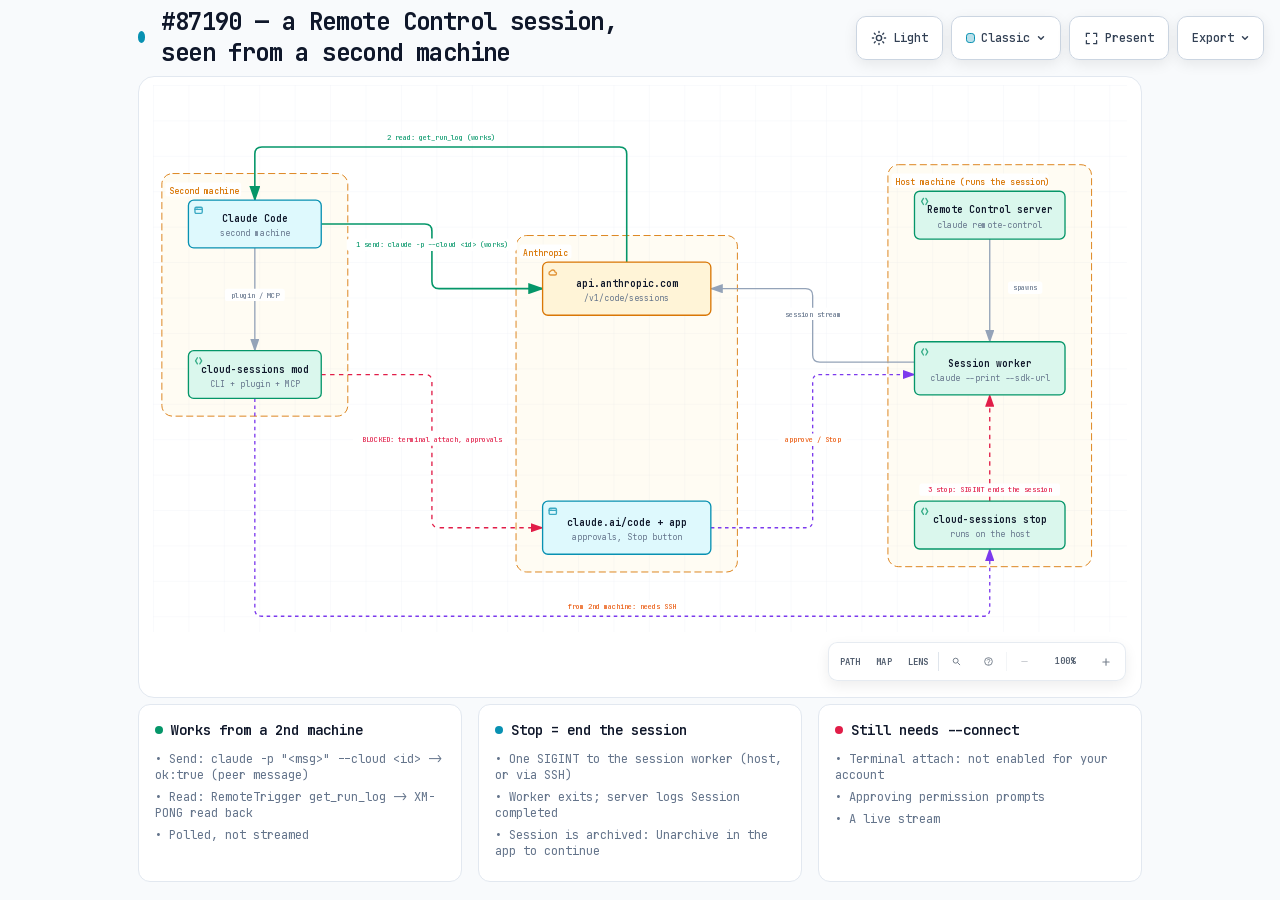
==== commit eeec08d3: "architecture: #87190 two-machine diagram (send/read from a 2nd machine; stop ends the session); over" ====
--- a/architecture/index.html
+++ b/architecture/index.html
@@ -4,7 +4,7 @@
   <meta charset="UTF-8">
   <meta name="viewport" content="width=device-width, initial-scale=1.0">
   <meta name="generator" content="archify 2.17.0-dev.1">
-  <title>cloud-sessions — controlling Claude Code sessions Diagram</title>
+  <title>#87190 — a Remote Control session, seen from a second machine Diagram</title>
   <script>
     // Resolve the theme before first paint so light-preference users don't
     // see a dark flash. The toolbar script below re-applies with UI state.
@@ -5081,7 +5081,7 @@
            data-preset-badge-blueprint="BLUEPRINT / REV 01"
            data-preset-badge-editorial="EDITORIAL / FIELD NOTE">
         <div class="pulse-dot"></div>
-        <h1>cloud-sessions — controlling Claude Code sessions</h1>
+        <h1>#87190 — a Remote Control session, seen from a second machine</h1>
       </div>
     </div>
 
@@ -5130,8 +5130,8 @@
     <!-- Main Diagram -->
     <div class="diagram-container" data-detail-level="read"
          data-preset-badge-editorial-plate="ARCHIFY / PLATE 04">
-      <svg viewBox="0 0 1250 702" role="img" lang="en" aria-labelledby="archify-diagram-title archify-diagram-description" data-preset="classic" data-quality-profile="showcase">
-        <title id="archify-diagram-title">cloud-sessions — controlling Claude Code sessions</title>
+      <svg viewBox="0 0 1100 618" role="img" lang="en" aria-labelledby="archify-diagram-title archify-diagram-description" data-preset="classic" data-quality-profile="showcase">
+        <title id="archify-diagram-title">#87190 — a Remote Control session, seen from a second machine</title>
         <desc id="archify-diagram-description">An architecture diagram generated by Archify.</desc>
         <!-- Definitions -->
         <defs>
@@ -5156,227 +5156,164 @@
         <rect width="100%" height="100%" fill="url(#grid)" />
 
         <!-- Boundaries (behind everything) -->
-        <rect data-graph-role="structural-frame" data-composition-frame-kind="region" data-composition-frame-id="0" data-composition-frame-label="Your machine" x="10" y="80" width="530" height="550" rx="12" class="c-region" stroke-width="1"/>
-
-        <rect data-graph-role="structural-frame" data-composition-frame-kind="region" data-composition-frame-id="1" data-composition-frame-label="Anthropic" x="650" y="170" width="270" height="340" rx="12" class="c-region" stroke-width="1"/>
-
-        <rect data-graph-role="structural-frame" data-composition-frame-kind="security-group" data-composition-frame-id="2" data-composition-frame-label="Anthropic cloud sandbox" x="980" y="170" width="230" height="110" rx="8" class="c-security-group" stroke-width="1"/>
-
-        <rect data-graph-role="structural-frame" data-composition-frame-kind="region" data-composition-frame-id="3" data-composition-frame-label="GitHub" x="980" y="530" width="210" height="104" rx="12" class="c-region" stroke-width="1"/>
+        <rect data-graph-role="structural-frame" data-composition-frame-kind="region" data-composition-frame-id="0" data-composition-frame-label="Second machine" x="10" y="100" width="210" height="274" rx="12" class="c-region" stroke-width="1"/>
+
+        <rect data-graph-role="structural-frame" data-composition-frame-kind="region" data-composition-frame-id="1" data-composition-frame-label="Anthropic" x="410" y="170" width="250" height="380" rx="12" class="c-region" stroke-width="1"/>
+
+        <rect data-graph-role="structural-frame" data-composition-frame-kind="region" data-composition-frame-id="2" data-composition-frame-label="Host machine (runs the session)" x="830" y="90" width="230" height="454" rx="12" class="c-region" stroke-width="1"/>
 
         <!-- Connection paths (before components for correct z-order) -->
-        <path data-edge-from="cc" data-edge-to="mod" data-edge-label="plugin / MCP" data-edge-key="0" data-edge-id="cc-mod" data-composition-points="105,164;105,188;131,188;131,246;115,246;115,270" d="M 105 164 L 105 180 Q 105 188 113 188 L 123 188 Q 131 188 131 196 L 131 238 Q 131 246 123 246 L 123 246 Q 115 246 115 254 L 115 270" class="a-default" stroke-width="1.5" marker-end="url(#arrowhead)"/>
-        <path data-edge-from="mod" data-edge-to="rcserver" data-edge-label="start (RC)" data-edge-key="1" data-edge-id="start-rc" data-composition-points="190,297;300,297" d="M 190 297 L 300 297" class="a-emphasis" stroke-width="1.8" marker-end="url(#arrowhead-emphasis)"/>
-        <path data-edge-from="rcserver" data-edge-to="worker" data-edge-label="spawns" data-edge-key="2" data-edge-id="rc-worker" data-composition-points="375,324;375,377;405,377;405,430" d="M 375 324 L 375 369 Q 375 377 383 377 L 397 377 Q 405 377 405 385 L 405 430" class="a-default" stroke-width="1.5" marker-end="url(#arrowhead)"/>
-        <path data-edge-from="worker" data-edge-to="api" data-edge-label="--sdk-url …/sessions/cse_&lt;id&gt;" data-edge-key="3" data-edge-id="worker-api" data-composition-points="510,460;600,460;600,230;680,230" d="M 510 460 L 592 460 Q 600 460 600 452 L 600 238 Q 600 230 608 230 L 680 230" class="a-default" stroke-width="1.5" marker-end="url(#arrowhead)"/>
-        <path data-edge-from="cc" data-edge-to="api" data-edge-label="start (cloud): claude --cloud &quot;&lt;prompt&gt;&quot; (TTY)" data-edge-key="4" data-edge-id="start-cloud" data-composition-points="105,110;105,75;620,75;620,230;680,230" d="M 105 110 L 105 83 Q 105 75 113 75 L 612 75 Q 620 75 620 83 L 620 222 Q 620 230 628 230 L 680 230" class="a-emphasis" stroke-width="1.8" marker-end="url(#arrowhead-emphasis)"/>
-        <path data-edge-from="cc" data-edge-to="api" data-edge-label="send: claude -p &quot;&lt;msg&gt;&quot; --cloud &lt;id&gt; → {&quot;ok&quot;:true}" data-edge-key="5" data-edge-id="send" data-composition-points="170,137;560,137;560,230;680,230" d="M 170 137 L 552 137 Q 560 137 560 145 L 560 222 Q 560 230 568 230 L 680 230" class="a-emphasis" stroke-width="1.8" marker-end="url(#arrowhead-emphasis)"/>
-        <path data-edge-from="api" data-edge-to="cloud" data-edge-label="dispatch" data-edge-key="6" data-edge-id="api-cloud" data-composition-points="890,230;1010,230" d="M 890 230 L 1010 230" class="a-default" stroke-width="1.5" marker-end="url(#arrowhead)"/>
-        <path data-edge-from="cloud" data-edge-to="gh" data-edge-label="clone / PR" data-edge-key="7" data-edge-id="cloud-gh" data-composition-points="1180,230;1230,230;1230,587;1160,587" d="M 1180 230 L 1222 230 Q 1230 230 1230 238 L 1230 579 Q 1230 587 1222 587 L 1160 587" class="a-dashed" stroke-width="1.5" marker-end="url(#arrowhead-dashed)"/>
-        <path data-edge-from="mod" data-edge-to="worker" data-edge-label="stop (RC): SIGINT" data-edge-key="8" data-edge-id="stop-rc" data-composition-points="115,324;115,460;300,460" d="M 115 324 L 115 452 Q 115 460 123 460 L 300 460" class="a-security" stroke-width="1.5" marker-end="url(#arrowhead-security)"/>
-        <path data-edge-from="app" data-edge-to="cloud" data-edge-label="stop (cloud): Stop button only" data-edge-key="9" data-edge-id="stop-cloud" data-composition-points="890,460;1095,460;1095,260" d="M 890 460 L 1087 460 Q 1095 460 1095 452 L 1095 260" class="a-security" stroke-width="1.5" marker-end="url(#arrowhead-security)"/>
-        <path data-edge-from="api" data-edge-to="cc" data-edge-label="read: events (RemoteTrigger get_run_log)" data-edge-key="10" data-edge-id="read" data-composition-points="785,200;785,35;8,35;8,137;40,137" d="M 785 200 L 785 43 Q 785 35 777 35 L 16 35 Q 8 35 8 43 L 8 129 Q 8 137 16 137 L 40 137" class="a-dashed" stroke-width="1.5" marker-end="url(#arrowhead-dashed)"/>
-        <path data-edge-from="tmux" data-edge-to="app" data-edge-label="BLOCKED: claude --cloud &lt;id&gt; attach" data-edge-key="11" data-edge-id="gated" data-composition-points="95,610;95,650;785,650;785,490" d="M 95 610 L 95 642 Q 95 650 103 650 L 777 650 Q 785 650 785 642 L 785 490" class="a-security" stroke-width="1.5" marker-end="url(#arrowhead-security)"/>
+        <path data-edge-from="cc2" data-edge-to="mod" data-edge-label="plugin / MCP" data-edge-key="0" data-edge-id="cc-mod" data-composition-points="115,184;115,300" d="M 115 184 L 115 300" class="a-default" stroke-width="1.5" marker-end="url(#arrowhead)"/>
+        <path data-edge-from="cc2" data-edge-to="api" data-edge-label="1 send: claude -p --cloud &lt;id&gt; (works)" data-edge-key="1" data-edge-id="send" data-composition-points="190,157;315,157;315,230;440,230" d="M 190 157 L 307 157 Q 315 157 315 165 L 315 222 Q 315 230 323 230 L 440 230" class="a-emphasis" stroke-width="1.8" marker-end="url(#arrowhead-emphasis)"/>
+        <path data-edge-from="api" data-edge-to="cc2" data-edge-label="2 read: get_run_log (works)" data-edge-key="2" data-edge-id="read" data-composition-points="535,200;535,70;115,70;115,130" d="M 535 200 L 535 78 Q 535 70 527 70 L 123 70 Q 115 70 115 78 L 115 130" class="a-emphasis" stroke-width="1.8" marker-end="url(#arrowhead-emphasis)"/>
+        <path data-edge-from="rcserver" data-edge-to="worker" data-edge-label="spawns" data-edge-key="3" data-edge-id="rc-worker" data-composition-points="945,174;945,290" d="M 945 174 L 945 290" class="a-default" stroke-width="1.5" marker-end="url(#arrowhead)"/>
+        <path data-edge-from="worker" data-edge-to="api" data-edge-label="session stream" data-edge-key="4" data-edge-id="worker-api" data-composition-points="860,313;745,313;745,230;630,230" d="M 860 313 L 753 313 Q 745 313 745 305 L 745 238 Q 745 230 737 230 L 630 230" class="a-default" stroke-width="1.5" marker-end="url(#arrowhead)"/>
+        <path data-edge-from="hoststop" data-edge-to="worker" data-edge-label="3 stop: SIGINT ends the session" data-edge-key="5" data-edge-id="stop" data-composition-points="945,470;945,350" d="M 945 470 L 945 350" class="a-security" stroke-width="1.5" marker-end="url(#arrowhead-security)"/>
+        <path data-edge-from="mod" data-edge-to="hoststop" data-edge-label="from 2nd machine: needs SSH" data-edge-key="6" data-edge-id="ssh" data-composition-points="115,354;115,600;945,600;945,524" d="M 115 354 L 115 592 Q 115 600 123 600 L 937 600 Q 945 600 945 592 L 945 524" class="a-dashed" stroke-width="1.5" marker-end="url(#arrowhead-dashed)"/>
+        <path data-edge-from="app" data-edge-to="worker" data-edge-label="approve / Stop" data-edge-key="7" data-edge-id="app-worker" data-composition-points="630,500;745,500;745,327;860,327" d="M 630 500 L 737 500 Q 745 500 745 492 L 745 335 Q 745 327 753 327 L 860 327" class="a-dashed" stroke-width="1.5" marker-end="url(#arrowhead-dashed)"/>
+        <path data-edge-from="mod" data-edge-to="app" data-edge-label="BLOCKED: terminal attach, approvals" data-edge-key="8" data-edge-id="attach" data-composition-points="190,327;315,327;315,500;440,500" d="M 190 327 L 307 327 Q 315 327 315 335 L 315 492 Q 315 500 323 500 L 440 500" class="a-security" stroke-width="1.5" marker-end="url(#arrowhead-security)"/>
 
         <!-- Components -->
-        <g id="node-cc" data-node-id="cc" data-node-label="Claude Code" tabindex="0" role="button" aria-label="Focus Claude Code, CLI 2.1.318, Your machine" aria-pressed="false" data-node-kind="frontend" data-node-sublabel="CLI 2.1.318" data-node-context="Your machine">
-          <title>Claude Code · CLI 2.1.318 · Your machine</title>
-          <rect x="40" y="110" width="130" height="54" rx="6" class="c-mask"/>
-          <rect x="40" y="110" width="130" height="54" rx="6" class="c-frontend" stroke-width="1.5"/>
-          <g aria-hidden="true" data-semantic-sigil="frontend" class="semantic-sigil s-frontend" transform="translate(46 116) scale(0.6875)">
+        <g id="node-cc2" data-node-id="cc2" data-node-label="Claude Code" tabindex="0" role="button" aria-label="Focus Claude Code, second machine, Second machine" aria-pressed="false" data-node-kind="frontend" data-node-sublabel="second machine" data-node-context="Second machine">
+          <title>Claude Code · second machine · Second machine</title>
+          <rect x="40" y="130" width="150" height="54" rx="6" class="c-mask"/>
+          <rect x="40" y="130" width="150" height="54" rx="6" class="c-frontend" stroke-width="1.5"/>
+          <g aria-hidden="true" data-semantic-sigil="frontend" class="semantic-sigil s-frontend" transform="translate(46 136) scale(0.6875)">
             <rect x="2" y="3" width="12" height="10" rx="2"/>
             <path d="M2 6.5h12"/>
             <circle cx="4.1" cy="4.8" r=".7" class="sigil-fill"/>
             <circle cx="6.3" cy="4.8" r=".7" class="sigil-fill"/>
           </g>
-          <text data-node-label="" data-detail-anchor="" x="105" y="135" class="t-primary" font-size="11" font-weight="600" text-anchor="middle">Claude Code</text>
-        <text data-detail="context" x="105" y="151" class="t-muted" font-size="9" text-anchor="middle">CLI 2.1.318</text>
+          <text data-node-label="" data-detail-anchor="" x="115" y="155" class="t-primary" font-size="11" font-weight="600" text-anchor="middle">Claude Code</text>
+        <text data-detail="context" x="115" y="171" class="t-muted" font-size="9" text-anchor="middle">second machine</text>
         </g>
 
-        <g id="node-mod" data-node-id="mod" data-node-label="cloud-sessions mod" tabindex="0" role="button" aria-label="Focus cloud-sessions mod, CLI + plugin + MCP, Your machine" aria-pressed="false" data-node-kind="backend" data-node-sublabel="CLI + plugin + MCP" data-node-tag="MIT" data-node-context="Your machine">
-          <title>cloud-sessions mod · CLI + plugin + MCP · Your machine · MIT</title>
-          <rect x="40" y="270" width="150" height="54" rx="6" class="c-mask"/>
-          <rect x="40" y="270" width="150" height="54" rx="6" class="c-backend" stroke-width="1.5"/>
-          <g aria-hidden="true" data-semantic-sigil="backend" class="semantic-sigil s-backend" transform="translate(46 276) scale(0.6875)">
+        <g id="node-mod" data-node-id="mod" data-node-label="cloud-sessions mod" tabindex="0" role="button" aria-label="Focus cloud-sessions mod, CLI + plugin + MCP, Second machine" aria-pressed="false" data-node-kind="backend" data-node-sublabel="CLI + plugin + MCP" data-node-tag="MIT" data-node-context="Second machine">
+          <title>cloud-sessions mod · CLI + plugin + MCP · Second machine · MIT</title>
+          <rect x="40" y="300" width="150" height="54" rx="6" class="c-mask"/>
+          <rect x="40" y="300" width="150" height="54" rx="6" class="c-backend" stroke-width="1.5"/>
+          <g aria-hidden="true" data-semantic-sigil="backend" class="semantic-sigil s-backend" transform="translate(46 306) scale(0.6875)">
             <path d="M6 3 3 8l3 5M10 3l3 5-3 5"/>
           </g>
-          <text data-node-label="" data-detail-anchor="" x="115" y="295" class="t-primary" font-size="11" font-weight="600" text-anchor="middle">cloud-sessions mod</text>
-        <text data-detail="context" x="115" y="311" class="t-muted" font-size="9" text-anchor="middle">CLI + plugin + MCP</text>
-        <text data-detail="fine" x="115" y="316" class="t-backend" font-size="7" text-anchor="middle">MIT</text>
+          <text data-node-label="" data-detail-anchor="" x="115" y="325" class="t-primary" font-size="11" font-weight="600" text-anchor="middle">cloud-sessions mod</text>
+        <text data-detail="context" x="115" y="341" class="t-muted" font-size="9" text-anchor="middle">CLI + plugin + MCP</text>
+        <text data-detail="fine" x="115" y="346" class="t-backend" font-size="7" text-anchor="middle">MIT</text>
         </g>
 
-        <g id="node-tmux" data-node-id="tmux" data-node-label="tmux" tabindex="0" role="button" aria-label="Focus tmux, local panes, Your machine" aria-pressed="false" data-node-kind="backend" data-node-sublabel="local panes" data-node-context="Your machine">
-          <title>tmux · local panes · Your machine</title>
-          <rect x="40" y="560" width="110" height="50" rx="6" class="c-mask"/>
-          <rect x="40" y="560" width="110" height="50" rx="6" class="c-backend" stroke-width="1.5"/>
-          <g aria-hidden="true" data-semantic-sigil="backend" class="semantic-sigil s-backend" transform="translate(46 566) scale(0.6875)">
-            <path d="M6 3 3 8l3 5M10 3l3 5-3 5"/>
-          </g>
-          <text data-node-label="" data-detail-anchor="" x="95" y="583" class="t-primary" font-size="11" font-weight="600" text-anchor="middle">tmux</text>
-        <text data-detail="context" x="95" y="599" class="t-muted" font-size="9" text-anchor="middle">local panes</text>
-        </g>
-
-        <g id="node-rcserver" data-node-id="rcserver" data-node-label="Remote Control server" tabindex="0" role="button" aria-label="Focus Remote Control server, claude remote-control, Your machine" aria-pressed="false" data-node-kind="backend" data-node-sublabel="claude remote-control" data-node-context="Your machine">
-          <title>Remote Control server · claude remote-control · Your machine</title>
-          <rect x="300" y="270" width="150" height="54" rx="6" class="c-mask"/>
-          <rect x="300" y="270" width="150" height="54" rx="6" class="c-backend" stroke-width="1.5"/>
-          <g aria-hidden="true" data-semantic-sigil="backend" class="semantic-sigil s-backend" transform="translate(306 276) scale(0.6875)">
-            <path d="M6 3 3 8l3 5M10 3l3 5-3 5"/>
-          </g>
-          <text data-node-label="" data-detail-anchor="" x="375" y="295" class="t-primary" font-size="11" font-weight="600" text-anchor="middle">Remote Control server</text>
-        <text data-detail="context" x="375" y="311" class="t-muted" font-size="9" text-anchor="middle">claude remote-control</text>
-        </g>
-
-        <g id="node-worker" data-node-id="worker" data-node-label="Local worker" tabindex="0" role="button" aria-label="Focus Local worker, claude --print --sdk-url …/cse_&lt;id&gt;, Your machine" aria-pressed="false" data-node-kind="backend" data-node-sublabel="claude --print --sdk-url …/cse_&lt;id&gt;" data-node-context="Your machine">
-          <title>Local worker · claude --print --sdk-url …/cse_&lt;id&gt; · Your machine</title>
-          <rect x="300" y="430" width="210" height="60" rx="6" class="c-mask"/>
-          <rect x="300" y="430" width="210" height="60" rx="6" class="c-backend" stroke-width="1.5"/>
-          <g aria-hidden="true" data-semantic-sigil="backend" class="semantic-sigil s-backend" transform="translate(306 436) scale(0.6875)">
-            <path d="M6 3 3 8l3 5M10 3l3 5-3 5"/>
-          </g>
-          <text data-node-label="" data-detail-anchor="" x="405" y="458" class="t-primary" font-size="11" font-weight="600" text-anchor="middle">Local worker</text>
-        <text data-detail="context" x="405" y="474" class="t-muted" font-size="9" text-anchor="middle">claude --print --sdk-url …/cse_&lt;id&gt;</text>
-        </g>
-
-        <g id="node-api" data-node-id="api" data-node-label="api.anthropic.com" tabindex="0" role="button" aria-label="Focus api.anthropic.com, /v1/code/sessions: events, messages, Anthropic" aria-pressed="false" data-node-kind="cloud" data-node-sublabel="/v1/code/sessions: events, messages" data-node-context="Anthropic">
-          <title>api.anthropic.com · /v1/code/sessions: events, messages · Anthropic</title>
-          <rect x="680" y="200" width="210" height="60" rx="6" class="c-mask"/>
-          <rect x="680" y="200" width="210" height="60" rx="6" class="c-cloud" stroke-width="1.5"/>
-          <g aria-hidden="true" data-semantic-sigil="cloud" class="semantic-sigil s-cloud" transform="translate(686 206) scale(0.6875)">
+        <g id="node-api" data-node-id="api" data-node-label="api.anthropic.com" tabindex="0" role="button" aria-label="Focus api.anthropic.com, /v1/code/sessions, Anthropic" aria-pressed="false" data-node-kind="cloud" data-node-sublabel="/v1/code/sessions" data-node-context="Anthropic">
+          <title>api.anthropic.com · /v1/code/sessions · Anthropic</title>
+          <rect x="440" y="200" width="190" height="60" rx="6" class="c-mask"/>
+          <rect x="440" y="200" width="190" height="60" rx="6" class="c-cloud" stroke-width="1.5"/>
+          <g aria-hidden="true" data-semantic-sigil="cloud" class="semantic-sigil s-cloud" transform="translate(446 206) scale(0.6875)">
             <path d="M4.3 12.5h7.3a2.4 2.4 0 0 0 .2-4.8 4 4 0 0 0-7.5-1.3A3.1 3.1 0 0 0 4.3 12.5Z"/>
           </g>
-          <text data-node-label="" data-detail-anchor="" x="785" y="228" class="t-primary" font-size="11" font-weight="600" text-anchor="middle">api.anthropic.com</text>
-        <text data-detail="context" x="785" y="244" class="t-muted" font-size="9" text-anchor="middle">/v1/code/sessions: events, messages</text>
+          <text data-node-label="" data-detail-anchor="" x="535" y="228" class="t-primary" font-size="11" font-weight="600" text-anchor="middle">api.anthropic.com</text>
+        <text data-detail="context" x="535" y="244" class="t-muted" font-size="9" text-anchor="middle">/v1/code/sessions</text>
         </g>
 
-        <g id="node-app" data-node-id="app" data-node-label="claude.ai/code + mobile app" tabindex="0" role="button" aria-label="Focus claude.ai/code + mobile app, session page, Stop button, Anthropic" aria-pressed="false" data-node-kind="frontend" data-node-sublabel="session page, Stop button" data-node-context="Anthropic">
-          <title>claude.ai/code + mobile app · session page, Stop button · Anthropic</title>
-          <rect x="680" y="430" width="210" height="60" rx="6" class="c-mask"/>
-          <rect x="680" y="430" width="210" height="60" rx="6" class="c-frontend" stroke-width="1.5"/>
-          <g aria-hidden="true" data-semantic-sigil="frontend" class="semantic-sigil s-frontend" transform="translate(686 436) scale(0.6875)">
+        <g id="node-app" data-node-id="app" data-node-label="claude.ai/code + app" tabindex="0" role="button" aria-label="Focus claude.ai/code + app, approvals, Stop button, Anthropic" aria-pressed="false" data-node-kind="frontend" data-node-sublabel="approvals, Stop button" data-node-context="Anthropic">
+          <title>claude.ai/code + app · approvals, Stop button · Anthropic</title>
+          <rect x="440" y="470" width="190" height="60" rx="6" class="c-mask"/>
+          <rect x="440" y="470" width="190" height="60" rx="6" class="c-frontend" stroke-width="1.5"/>
+          <g aria-hidden="true" data-semantic-sigil="frontend" class="semantic-sigil s-frontend" transform="translate(446 476) scale(0.6875)">
             <rect x="2" y="3" width="12" height="10" rx="2"/>
             <path d="M2 6.5h12"/>
             <circle cx="4.1" cy="4.8" r=".7" class="sigil-fill"/>
             <circle cx="6.3" cy="4.8" r=".7" class="sigil-fill"/>
           </g>
-          <text data-node-label="" data-detail-anchor="" x="785" y="458" class="t-primary" font-size="11" font-weight="600" text-anchor="middle">claude.ai/code + mobile app</text>
-        <text data-detail="context" x="785" y="474" class="t-muted" font-size="9" text-anchor="middle">session page, Stop button</text>
+          <text data-node-label="" data-detail-anchor="" x="535" y="498" class="t-primary" font-size="11" font-weight="600" text-anchor="middle">claude.ai/code + app</text>
+        <text data-detail="context" x="535" y="514" class="t-muted" font-size="9" text-anchor="middle">approvals, Stop button</text>
         </g>
 
-        <g id="node-cloud" data-node-id="cloud" data-node-label="Cloud session" tabindex="0" role="button" aria-label="Focus Cloud session, Claude Code in sandbox clone, Anthropic cloud sandbox" aria-pressed="false" data-node-kind="cloud" data-node-sublabel="Claude Code in sandbox clone" data-node-context="Anthropic cloud sandbox">
-          <title>Cloud session · Claude Code in sandbox clone · Anthropic cloud sandbox</title>
-          <rect x="1010" y="200" width="170" height="60" rx="6" class="c-mask"/>
-          <rect x="1010" y="200" width="170" height="60" rx="6" class="c-cloud" stroke-width="1.5"/>
-          <g aria-hidden="true" data-semantic-sigil="cloud" class="semantic-sigil s-cloud" transform="translate(1016 206) scale(0.6875)">
-            <path d="M4.3 12.5h7.3a2.4 2.4 0 0 0 .2-4.8 4 4 0 0 0-7.5-1.3A3.1 3.1 0 0 0 4.3 12.5Z"/>
+        <g id="node-rcserver" data-node-id="rcserver" data-node-label="Remote Control server" tabindex="0" role="button" aria-label="Focus Remote Control server, claude remote-control, Host machine (runs the session)" aria-pressed="false" data-node-kind="backend" data-node-sublabel="claude remote-control" data-node-context="Host machine (runs the session)">
+          <title>Remote Control server · claude remote-control · Host machine (runs the session)</title>
+          <rect x="860" y="120" width="170" height="54" rx="6" class="c-mask"/>
+          <rect x="860" y="120" width="170" height="54" rx="6" class="c-backend" stroke-width="1.5"/>
+          <g aria-hidden="true" data-semantic-sigil="backend" class="semantic-sigil s-backend" transform="translate(866 126) scale(0.6875)">
+            <path d="M6 3 3 8l3 5M10 3l3 5-3 5"/>
           </g>
-          <text data-node-label="" data-detail-anchor="" x="1095" y="228" class="t-primary" font-size="11" font-weight="600" text-anchor="middle">Cloud session</text>
-        <text data-detail="context" x="1095" y="244" class="t-muted" font-size="9" text-anchor="middle">Claude Code in sandbox clone</text>
+          <text data-node-label="" data-detail-anchor="" x="945" y="145" class="t-primary" font-size="11" font-weight="600" text-anchor="middle">Remote Control server</text>
+        <text data-detail="context" x="945" y="161" class="t-muted" font-size="9" text-anchor="middle">claude remote-control</text>
         </g>
 
-        <g id="node-gh" data-node-id="gh" data-node-label="Private repos / PRs" tabindex="0" role="button" aria-label="Focus Private repos / PRs, github.com, GitHub" aria-pressed="false" data-node-kind="external" data-node-sublabel="github.com" data-node-context="GitHub">
-          <title>Private repos / PRs · github.com · GitHub</title>
-          <rect x="1010" y="560" width="150" height="54" rx="6" class="c-mask"/>
-          <rect x="1010" y="560" width="150" height="54" rx="6" class="c-external" stroke-width="1.5"/>
-          <g aria-hidden="true" data-semantic-sigil="external" class="semantic-sigil s-external" transform="translate(1016 566) scale(0.6875)">
-            <rect x="2.5" y="5" width="8.5" height="8" rx="1.5"/>
-            <path d="M8 2.5h5.5V8M13.5 2.5 7.5 8.5"/>
+        <g id="node-worker" data-node-id="worker" data-node-label="Session worker" tabindex="0" role="button" aria-label="Focus Session worker, claude --print --sdk-url, Host machine (runs the session)" aria-pressed="false" data-node-kind="backend" data-node-sublabel="claude --print --sdk-url" data-node-context="Host machine (runs the session)">
+          <title>Session worker · claude --print --sdk-url · Host machine (runs the session)</title>
+          <rect x="860" y="290" width="170" height="60" rx="6" class="c-mask"/>
+          <rect x="860" y="290" width="170" height="60" rx="6" class="c-backend" stroke-width="1.5"/>
+          <g aria-hidden="true" data-semantic-sigil="backend" class="semantic-sigil s-backend" transform="translate(866 296) scale(0.6875)">
+            <path d="M6 3 3 8l3 5M10 3l3 5-3 5"/>
           </g>
-          <text data-node-label="" data-detail-anchor="" x="1085" y="585" class="t-primary" font-size="11" font-weight="600" text-anchor="middle">Private repos / PRs</text>
-        <text data-detail="context" x="1085" y="601" class="t-muted" font-size="9" text-anchor="middle">github.com</text>
+          <text data-node-label="" data-detail-anchor="" x="945" y="318" class="t-primary" font-size="11" font-weight="600" text-anchor="middle">Session worker</text>
+        <text data-detail="context" x="945" y="334" class="t-muted" font-size="9" text-anchor="middle">claude --print --sdk-url</text>
         </g>
 
+        <g id="node-hoststop" data-node-id="hoststop" data-node-label="cloud-sessions stop" tabindex="0" role="button" aria-label="Focus cloud-sessions stop, runs on the host, Host machine (runs the session)" aria-pressed="false" data-node-kind="backend" data-node-sublabel="runs on the host" data-node-context="Host machine (runs the session)">
+          <title>cloud-sessions stop · runs on the host · Host machine (runs the session)</title>
+          <rect x="860" y="470" width="170" height="54" rx="6" class="c-mask"/>
+          <rect x="860" y="470" width="170" height="54" rx="6" class="c-backend" stroke-width="1.5"/>
+          <g aria-hidden="true" data-semantic-sigil="backend" class="semantic-sigil s-backend" transform="translate(866 476) scale(0.6875)">
+            <path d="M6 3 3 8l3 5M10 3l3 5-3 5"/>
+          </g>
+          <text data-node-label="" data-detail-anchor="" x="945" y="495" class="t-primary" font-size="11" font-weight="600" text-anchor="middle">cloud-sessions stop</text>
+        <text data-detail="context" x="945" y="511" class="t-muted" font-size="9" text-anchor="middle">runs on the host</text>
+        </g>
+
         <!-- Connection labels -->
-        <g data-detail="context" data-edge-from="cc" data-edge-to="mod" data-edge-label="plugin / MCP" data-edge-key="0" data-edge-id="cc-mod">
-          <rect x="84.2" y="168" width="67.6" height="14" rx="3" class="c-mask"/>
-          <text x="118" y="178" class="t-muted" font-size="8" text-anchor="middle">plugin / MCP</text>
+        <g data-detail="context" data-edge-from="cc2" data-edge-to="mod" data-edge-label="plugin / MCP" data-edge-key="0" data-edge-id="cc-mod">
+          <rect x="81.2" y="230" width="67.6" height="14" rx="3" class="c-mask"/>
+          <text x="115" y="240" class="t-muted" font-size="8" text-anchor="middle">plugin / MCP</text>
         </g>
-        <g data-detail="context" data-edge-from="mod" data-edge-to="rcserver" data-edge-label="start (RC)" data-edge-key="1" data-edge-id="start-rc">
-          <rect x="216" y="258" width="58" height="14" rx="3" class="c-mask"/>
-          <text x="245" y="268" class="t-backend" font-size="8" text-anchor="middle">start (RC)</text>
+        <g data-detail="context" data-edge-from="cc2" data-edge-to="api" data-edge-label="1 send: claude -p --cloud &lt;id&gt; (works)" data-edge-key="1" data-edge-id="send">
+          <rect x="218.8" y="173.5" width="192.4" height="14" rx="3" class="c-mask"/>
+          <text x="315" y="183.5" class="t-backend" font-size="8" text-anchor="middle">1 send: claude -p --cloud &lt;id&gt; (works)</text>
         </g>
-        <g data-detail="context" data-edge-from="rcserver" data-edge-to="worker" data-edge-label="spawns" data-edge-key="2" data-edge-id="rc-worker">
-          <rect x="370.6" y="357" width="38.8" height="14" rx="3" class="c-mask"/>
-          <text x="390" y="367" class="t-muted" font-size="8" text-anchor="middle">spawns</text>
+        <g data-detail="context" data-edge-from="api" data-edge-to="cc2" data-edge-label="2 read: get_run_log (works)" data-edge-key="2" data-edge-id="read">
+          <rect x="255.2" y="52" width="139.6" height="14" rx="3" class="c-mask"/>
+          <text x="325" y="62" class="t-backend" font-size="8" text-anchor="middle">2 read: get_run_log (works)</text>
         </g>
-        <g data-detail="context" data-edge-from="worker" data-edge-to="api" data-edge-label="--sdk-url …/sessions/cse_&lt;id&gt;" data-edge-key="3" data-edge-id="worker-api">
-          <rect x="525.4" y="325" width="149.2" height="14" rx="3" class="c-mask"/>
-          <text x="600" y="335" class="t-muted" font-size="8" text-anchor="middle">--sdk-url …/sessions/cse_&lt;id&gt;</text>
+        <g data-detail="context" data-edge-from="rcserver" data-edge-to="worker" data-edge-label="spawns" data-edge-key="3" data-edge-id="rc-worker">
+          <rect x="965.6" y="222" width="38.8" height="14" rx="3" class="c-mask"/>
+          <text x="985" y="232" class="t-muted" font-size="8" text-anchor="middle">spawns</text>
         </g>
-        <g data-detail="context" data-edge-from="cc" data-edge-to="api" data-edge-label="start (cloud): claude --cloud &quot;&lt;prompt&gt;&quot; (TTY)" data-edge-key="4" data-edge-id="start-cloud">
-          <rect x="234.60000000000002" y="58" width="230.79999999999998" height="14" rx="3" class="c-mask"/>
-          <text x="350" y="68" class="t-backend" font-size="8" text-anchor="middle">start (cloud): claude --cloud &quot;&lt;prompt&gt;&quot; (TTY)</text>
+        <g data-detail="context" data-edge-from="worker" data-edge-to="api" data-edge-label="session stream" data-edge-key="4" data-edge-id="worker-api">
+          <rect x="706.4" y="251.5" width="77.2" height="14" rx="3" class="c-mask"/>
+          <text x="745" y="261.5" class="t-muted" font-size="8" text-anchor="middle">session stream</text>
         </g>
-        <g data-detail="context" data-edge-from="cc" data-edge-to="api" data-edge-label="send: claude -p &quot;&lt;msg&gt;&quot; --cloud &lt;id&gt; → {&quot;ok&quot;:true}" data-edge-key="5" data-edge-id="send">
-          <rect x="295" y="115" width="250" height="14" rx="3" class="c-mask"/>
-          <text x="420" y="125" class="t-backend" font-size="8" text-anchor="middle">send: claude -p &quot;&lt;msg&gt;&quot; --cloud &lt;id&gt; → {&quot;ok&quot;:true}</text>
+        <g data-detail="context" data-edge-from="hoststop" data-edge-to="worker" data-edge-label="3 stop: SIGINT ends the session" data-edge-key="5" data-edge-id="stop">
+          <rect x="865.6" y="450" width="158.79999999999998" height="14" rx="3" class="c-mask"/>
+          <text x="945" y="460" class="t-security" font-size="8" text-anchor="middle">3 stop: SIGINT ends the session</text>
         </g>
-        <g data-detail="context" data-edge-from="api" data-edge-to="cloud" data-edge-label="dispatch" data-edge-key="6" data-edge-id="api-cloud">
-          <rect x="925.8" y="191" width="48.4" height="14" rx="3" class="c-mask"/>
-          <text x="950" y="201" class="t-muted" font-size="8" text-anchor="middle">dispatch</text>
+        <g data-detail="context" data-edge-from="mod" data-edge-to="hoststop" data-edge-label="from 2nd machine: needs SSH" data-edge-key="6" data-edge-id="ssh">
+          <rect x="460.2" y="582" width="139.6" height="14" rx="3" class="c-mask"/>
+          <text x="530" y="592" class="t-messagebus" font-size="8" text-anchor="middle">from 2nd machine: needs SSH</text>
         </g>
-        <g data-detail="context" data-edge-from="cloud" data-edge-to="gh" data-edge-label="clone / PR" data-edge-key="7" data-edge-id="cloud-gh">
-          <rect x="1201" y="388.5" width="58" height="14" rx="3" class="c-mask"/>
-          <text x="1230" y="398.5" class="t-messagebus" font-size="8" text-anchor="middle">clone / PR</text>
+        <g data-detail="context" data-edge-from="app" data-edge-to="worker" data-edge-label="approve / Stop" data-edge-key="7" data-edge-id="app-worker">
+          <rect x="706.4" y="393.5" width="77.2" height="14" rx="3" class="c-mask"/>
+          <text x="745" y="403.5" class="t-messagebus" font-size="8" text-anchor="middle">approve / Stop</text>
         </g>
-        <g data-detail="context" data-edge-from="mod" data-edge-to="worker" data-edge-label="stop (RC): SIGINT" data-edge-key="8" data-edge-id="stop-rc">
-          <rect x="161.7" y="440" width="91.6" height="14" rx="3" class="c-mask"/>
-          <text x="207.5" y="450" class="t-security" font-size="8" text-anchor="middle">stop (RC): SIGINT</text>
+        <g data-detail="context" data-edge-from="mod" data-edge-to="app" data-edge-label="BLOCKED: terminal attach, approvals" data-edge-key="8" data-edge-id="attach">
+          <rect x="226" y="393.5" width="178" height="14" rx="3" class="c-mask"/>
+          <text x="315" y="403.5" class="t-security" font-size="8" text-anchor="middle">BLOCKED: terminal attach, approvals</text>
         </g>
-        <g data-detail="context" data-edge-from="app" data-edge-to="cloud" data-edge-label="stop (cloud): Stop button only" data-edge-key="9" data-edge-id="stop-cloud">
-          <rect x="1018" y="340" width="154" height="14" rx="3" class="c-mask"/>
-          <text x="1095" y="350" class="t-security" font-size="8" text-anchor="middle">stop (cloud): Stop button only</text>
+
+        <!-- Boundary labels (foreground masks keep routes out of titles) -->
+        <g data-graph-role="structural-frame-label" data-composition-frame-id="0" data-composition-frame-kind="region" data-composition-frame-label="Second machine">
+          <rect data-graph-role="structural-frame-label-mask" x="14" y="110" width="85.6" height="16" rx="3" class="c-mask"/>
+          <text data-boundary-label="" x="18" y="123" class="t-cloud" font-size="9" font-weight="600">Second machine</text>
         </g>
-        <g data-detail="context" data-edge-from="api" data-edge-to="cc" data-edge-label="read: events (RemoteTrigger get_run_log)" data-edge-key="10" data-edge-id="read">
-          <rect x="319" y="18" width="202" height="14" rx="3" class="c-mask"/>
-          <text x="420" y="28" class="t-messagebus" font-size="8" text-anchor="middle">read: events (RemoteTrigger get_run_log)</text>
+
+        <g data-graph-role="structural-frame-label" data-composition-frame-id="1" data-composition-frame-kind="region" data-composition-frame-label="Anthropic">
+          <rect data-graph-role="structural-frame-label-mask" x="414" y="180" width="58.6" height="16" rx="3" class="c-mask"/>
+          <text data-boundary-label="" x="418" y="193" class="t-cloud" font-size="9" font-weight="600">Anthropic</text>
         </g>
-        <g data-detail="context" data-edge-from="tmux" data-edge-to="app" data-edge-label="BLOCKED: claude --cloud &lt;id&gt; attach" data-edge-key="11" data-edge-id="gated">
-          <rect x="211" y="632" width="178" height="14" rx="3" class="c-mask"/>
-          <text x="300" y="642" class="t-security" font-size="8" text-anchor="middle">BLOCKED: claude --cloud &lt;id&gt; attach</text>
+
+        <g data-graph-role="structural-frame-label" data-composition-frame-id="2" data-composition-frame-kind="region" data-composition-frame-label="Host machine (runs the session)">
+          <rect data-graph-role="structural-frame-label-mask" x="834" y="100" width="177.4" height="16" rx="3" class="c-mask"/>
+          <text data-boundary-label="" x="838" y="113" class="t-cloud" font-size="9" font-weight="600">Host machine (runs the session)</text>
         </g>
 
-        <!-- Boundary labels (foreground masks keep routes out of titles) -->
-        <g data-graph-role="structural-frame-label" data-composition-frame-id="0" data-composition-frame-kind="region" data-composition-frame-label="Your machine">
-          <rect data-graph-role="structural-frame-label-mask" x="14" y="90" width="74.8" height="16" rx="3" class="c-mask"/>
-          <text data-boundary-label="" x="18" y="103" class="t-cloud" font-size="9" font-weight="600">Your machine</text>
-        </g>
-
-        <g data-graph-role="structural-frame-label" data-composition-frame-id="1" data-composition-frame-kind="region" data-composition-frame-label="Anthropic">
-          <rect data-graph-role="structural-frame-label-mask" x="654" y="180" width="58.6" height="16" rx="3" class="c-mask"/>
-          <text data-boundary-label="" x="658" y="193" class="t-cloud" font-size="9" font-weight="600">Anthropic</text>
-        </g>
-
-        <g data-graph-role="structural-frame-label" data-composition-frame-id="2" data-composition-frame-kind="security-group" data-composition-frame-label="Anthropic cloud sandbox">
-          <rect data-graph-role="structural-frame-label-mask" x="984" y="180" width="134.2" height="16" rx="3" class="c-mask"/>
-          <text data-boundary-label="" x="988" y="193" class="t-security" font-size="9" font-weight="600">Anthropic cloud sandbox</text>
-        </g>
-
-        <g data-graph-role="structural-frame-label" data-composition-frame-id="3" data-composition-frame-kind="region" data-composition-frame-label="GitHub">
-          <rect data-graph-role="structural-frame-label-mask" x="984" y="540" width="42.4" height="16" rx="3" class="c-mask"/>
-          <text data-boundary-label="" x="988" y="553" class="t-cloud" font-size="9" font-weight="600">GitHub</text>
-        </g>
-
         <!-- Legend -->
-        <g data-legend="" data-legend-bridge="">
-          <text x="40" y="666" class="t-primary" font-size="12" font-weight="650">Legend</text>
-          <g data-legend-semantic-kind="frontend" data-legend-kind="frontend" data-legend-label="Frontend" data-legend-x="40" data-legend-baseline="686" data-legend-width="83">
-            <rect x="40" y="677" width="16" height="10" rx="2.5" class="c-frontend" stroke-width="1"/>
-            <text x="62" y="686" class="t-muted" font-size="10" font-weight="500">Frontend</text>
-          </g>
-          <g data-legend-semantic-kind="backend" data-legend-kind="backend" data-legend-label="Backend" data-legend-x="145" data-legend-baseline="686" data-legend-width="78">
-            <rect x="145" y="677" width="16" height="10" rx="2.5" class="c-backend" stroke-width="1"/>
-            <text x="167" y="686" class="t-muted" font-size="10" font-weight="500">Backend</text>
-          </g>
-          <g data-legend-semantic-kind="cloud" data-legend-kind="cloud" data-legend-label="Cloud" data-legend-x="245" data-legend-baseline="686" data-legend-width="68">
-            <rect x="245" y="677" width="16" height="10" rx="2.5" class="c-cloud" stroke-width="1"/>
-            <text x="267" y="686" class="t-muted" font-size="10" font-weight="500">Cloud</text>
-          </g>
-          <g data-legend-semantic-kind="external" data-legend-kind="external" data-legend-label="External" data-legend-x="335" data-legend-baseline="686" data-legend-width="83">
-            <rect x="335" y="677" width="16" height="10" rx="2.5" class="c-external" stroke-width="1"/>
-            <text x="357" y="686" class="t-muted" font-size="10" font-weight="500">External</text>
-          </g>
-        </g>
+
       </svg>
       <p class="intent-trace-status no-print" id="intent-trace-status" role="status" aria-live="polite" aria-atomic="true"></p>
       <div class="share-chapter-cue no-print" id="share-chapter-cue" hidden role="status" aria-live="polite">
@@ -5566,35 +5503,36 @@
       <div class="card">
         <div class="card-header">
           <div class="card-dot emerald"></div>
-          <h3>Start / send / read</h3>
+          <h3>Works from a 2nd machine</h3>
         </div>
         <ul>
-          <li>&bull; claude --cloud &quot;&lt;prompt&gt;&quot; from a TTY in a repo checkout</li>
-          <li>&bull; claude -p &quot;&lt;msg&gt;&quot; --cloud &lt;session_id&gt; --output-format json</li>
-          <li>&bull; Events read by session id via RemoteTrigger get_run_log</li>
+          <li>&bull; Send: claude -p &quot;&lt;msg&gt;&quot; --cloud &lt;id&gt; -&gt; ok:true (peer message)</li>
+          <li>&bull; Read: RemoteTrigger get_run_log -&gt; XM-PONG read back</li>
+          <li>&bull; Polled, not streamed</li>
+        </ul>
+      </div>
+
+      <div class="card">
+        <div class="card-header">
+          <div class="card-dot cyan"></div>
+          <h3>Stop = end the session</h3>
+        </div>
+        <ul>
+          <li>&bull; One SIGINT to the session worker (host, or via SSH)</li>
+          <li>&bull; Worker exits; server logs Session completed</li>
+          <li>&bull; Session is archived: Unarchive in the app to continue</li>
         </ul>
       </div>
 
       <div class="card">
         <div class="card-header">
           <div class="card-dot rose"></div>
-          <h3>Stop</h3>
+          <h3>Still needs --connect</h3>
         </div>
         <ul>
-          <li>&bull; Remote Control: one SIGINT to the local worker pid</li>
-          <li>&bull; Cloud: only the Stop button on the session page</li>
-          <li>&bull; claude stop and queued &quot;STOP NOW&quot; do not interrupt a cloud session</li>
-        </ul>
-      </div>
-
-      <div class="card">
-        <div class="card-header">
-          <div class="card-dot cyan"></div>
-          <h3>Gated</h3>
-        </div>
-        <ul>
-          <li>&bull; Interactive attach claude --cloud &lt;id&gt;: not enabled for your account</li>
-          <li>&bull; Ids: session_&lt;x&gt; on claude.ai == cse_&lt;x&gt; in the API</li>
+          <li>&bull; Terminal attach: not enabled for your account</li>
+          <li>&bull; Approving permission prompts</li>
+          <li>&bull; A live stream</li>
         </ul>
       </div>
     </div>
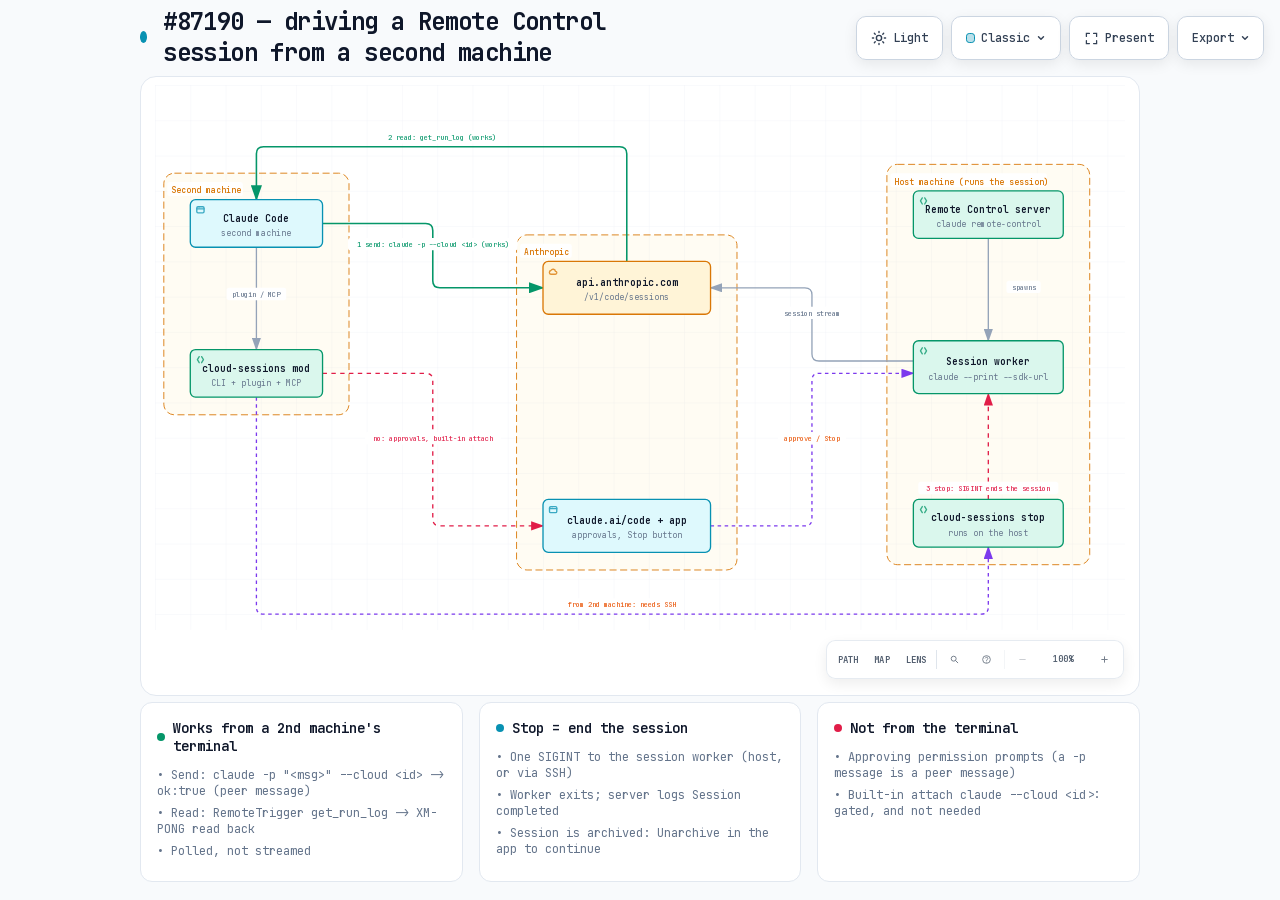
==== commit f2ddf23c: "architecture: #87190 diagram — works from a 2nd machine's terminal; approvals the one gap Co-Authore" ====
--- a/architecture/index.html
+++ b/architecture/index.html
@@ -4,7 +4,7 @@
   <meta charset="UTF-8">
   <meta name="viewport" content="width=device-width, initial-scale=1.0">
   <meta name="generator" content="archify 2.17.0-dev.1">
-  <title>#87190 — a Remote Control session, seen from a second machine Diagram</title>
+  <title>#87190 — driving a Remote Control session from a second machine Diagram</title>
   <script>
     // Resolve the theme before first paint so light-preference users don't
     // see a dark flash. The toolbar script below re-applies with UI state.
@@ -5081,7 +5081,7 @@
            data-preset-badge-blueprint="BLUEPRINT / REV 01"
            data-preset-badge-editorial="EDITORIAL / FIELD NOTE">
         <div class="pulse-dot"></div>
-        <h1>#87190 — a Remote Control session, seen from a second machine</h1>
+        <h1>#87190 — driving a Remote Control session from a second machine</h1>
       </div>
     </div>
 
@@ -5131,7 +5131,7 @@
     <div class="diagram-container" data-detail-level="read"
          data-preset-badge-editorial-plate="ARCHIFY / PLATE 04">
       <svg viewBox="0 0 1100 618" role="img" lang="en" aria-labelledby="archify-diagram-title archify-diagram-description" data-preset="classic" data-quality-profile="showcase">
-        <title id="archify-diagram-title">#87190 — a Remote Control session, seen from a second machine</title>
+        <title id="archify-diagram-title">#87190 — driving a Remote Control session from a second machine</title>
         <desc id="archify-diagram-description">An architecture diagram generated by Archify.</desc>
         <!-- Definitions -->
         <defs>
@@ -5171,7 +5171,7 @@
         <path data-edge-from="hoststop" data-edge-to="worker" data-edge-label="3 stop: SIGINT ends the session" data-edge-key="5" data-edge-id="stop" data-composition-points="945,470;945,350" d="M 945 470 L 945 350" class="a-security" stroke-width="1.5" marker-end="url(#arrowhead-security)"/>
         <path data-edge-from="mod" data-edge-to="hoststop" data-edge-label="from 2nd machine: needs SSH" data-edge-key="6" data-edge-id="ssh" data-composition-points="115,354;115,600;945,600;945,524" d="M 115 354 L 115 592 Q 115 600 123 600 L 937 600 Q 945 600 945 592 L 945 524" class="a-dashed" stroke-width="1.5" marker-end="url(#arrowhead-dashed)"/>
         <path data-edge-from="app" data-edge-to="worker" data-edge-label="approve / Stop" data-edge-key="7" data-edge-id="app-worker" data-composition-points="630,500;745,500;745,327;860,327" d="M 630 500 L 737 500 Q 745 500 745 492 L 745 335 Q 745 327 753 327 L 860 327" class="a-dashed" stroke-width="1.5" marker-end="url(#arrowhead-dashed)"/>
-        <path data-edge-from="mod" data-edge-to="app" data-edge-label="BLOCKED: terminal attach, approvals" data-edge-key="8" data-edge-id="attach" data-composition-points="190,327;315,327;315,500;440,500" d="M 190 327 L 307 327 Q 315 327 315 335 L 315 492 Q 315 500 323 500 L 440 500" class="a-security" stroke-width="1.5" marker-end="url(#arrowhead-security)"/>
+        <path data-edge-from="mod" data-edge-to="app" data-edge-label="no: approvals, built-in attach" data-edge-key="8" data-edge-id="attach" data-composition-points="190,327;315,327;315,500;440,500" d="M 190 327 L 307 327 Q 315 327 315 335 L 315 492 Q 315 500 323 500 L 440 500" class="a-security" stroke-width="1.5" marker-end="url(#arrowhead-security)"/>
 
         <!-- Components -->
         <g id="node-cc2" data-node-id="cc2" data-node-label="Claude Code" tabindex="0" role="button" aria-label="Focus Claude Code, second machine, Second machine" aria-pressed="false" data-node-kind="frontend" data-node-sublabel="second machine" data-node-context="Second machine">
@@ -5291,9 +5291,9 @@
           <rect x="706.4" y="393.5" width="77.2" height="14" rx="3" class="c-mask"/>
           <text x="745" y="403.5" class="t-messagebus" font-size="8" text-anchor="middle">approve / Stop</text>
         </g>
-        <g data-detail="context" data-edge-from="mod" data-edge-to="app" data-edge-label="BLOCKED: terminal attach, approvals" data-edge-key="8" data-edge-id="attach">
-          <rect x="226" y="393.5" width="178" height="14" rx="3" class="c-mask"/>
-          <text x="315" y="403.5" class="t-security" font-size="8" text-anchor="middle">BLOCKED: terminal attach, approvals</text>
+        <g data-detail="context" data-edge-from="mod" data-edge-to="app" data-edge-label="no: approvals, built-in attach" data-edge-key="8" data-edge-id="attach">
+          <rect x="238" y="393.5" width="154" height="14" rx="3" class="c-mask"/>
+          <text x="315" y="403.5" class="t-security" font-size="8" text-anchor="middle">no: approvals, built-in attach</text>
         </g>
 
         <!-- Boundary labels (foreground masks keep routes out of titles) -->
@@ -5503,7 +5503,7 @@
       <div class="card">
         <div class="card-header">
           <div class="card-dot emerald"></div>
-          <h3>Works from a 2nd machine</h3>
+          <h3>Works from a 2nd machine&#39;s terminal</h3>
         </div>
         <ul>
           <li>&bull; Send: claude -p &quot;&lt;msg&gt;&quot; --cloud &lt;id&gt; -&gt; ok:true (peer message)</li>
@@ -5527,12 +5527,11 @@
       <div class="card">
         <div class="card-header">
           <div class="card-dot rose"></div>
-          <h3>Still needs --connect</h3>
+          <h3>Not from the terminal</h3>
         </div>
         <ul>
-          <li>&bull; Terminal attach: not enabled for your account</li>
-          <li>&bull; Approving permission prompts</li>
-          <li>&bull; A live stream</li>
+          <li>&bull; Approving permission prompts (a -p message is a peer message)</li>
+          <li>&bull; Built-in attach claude --cloud &lt;id&gt;: gated, and not needed</li>
         </ul>
       </div>
     </div>
